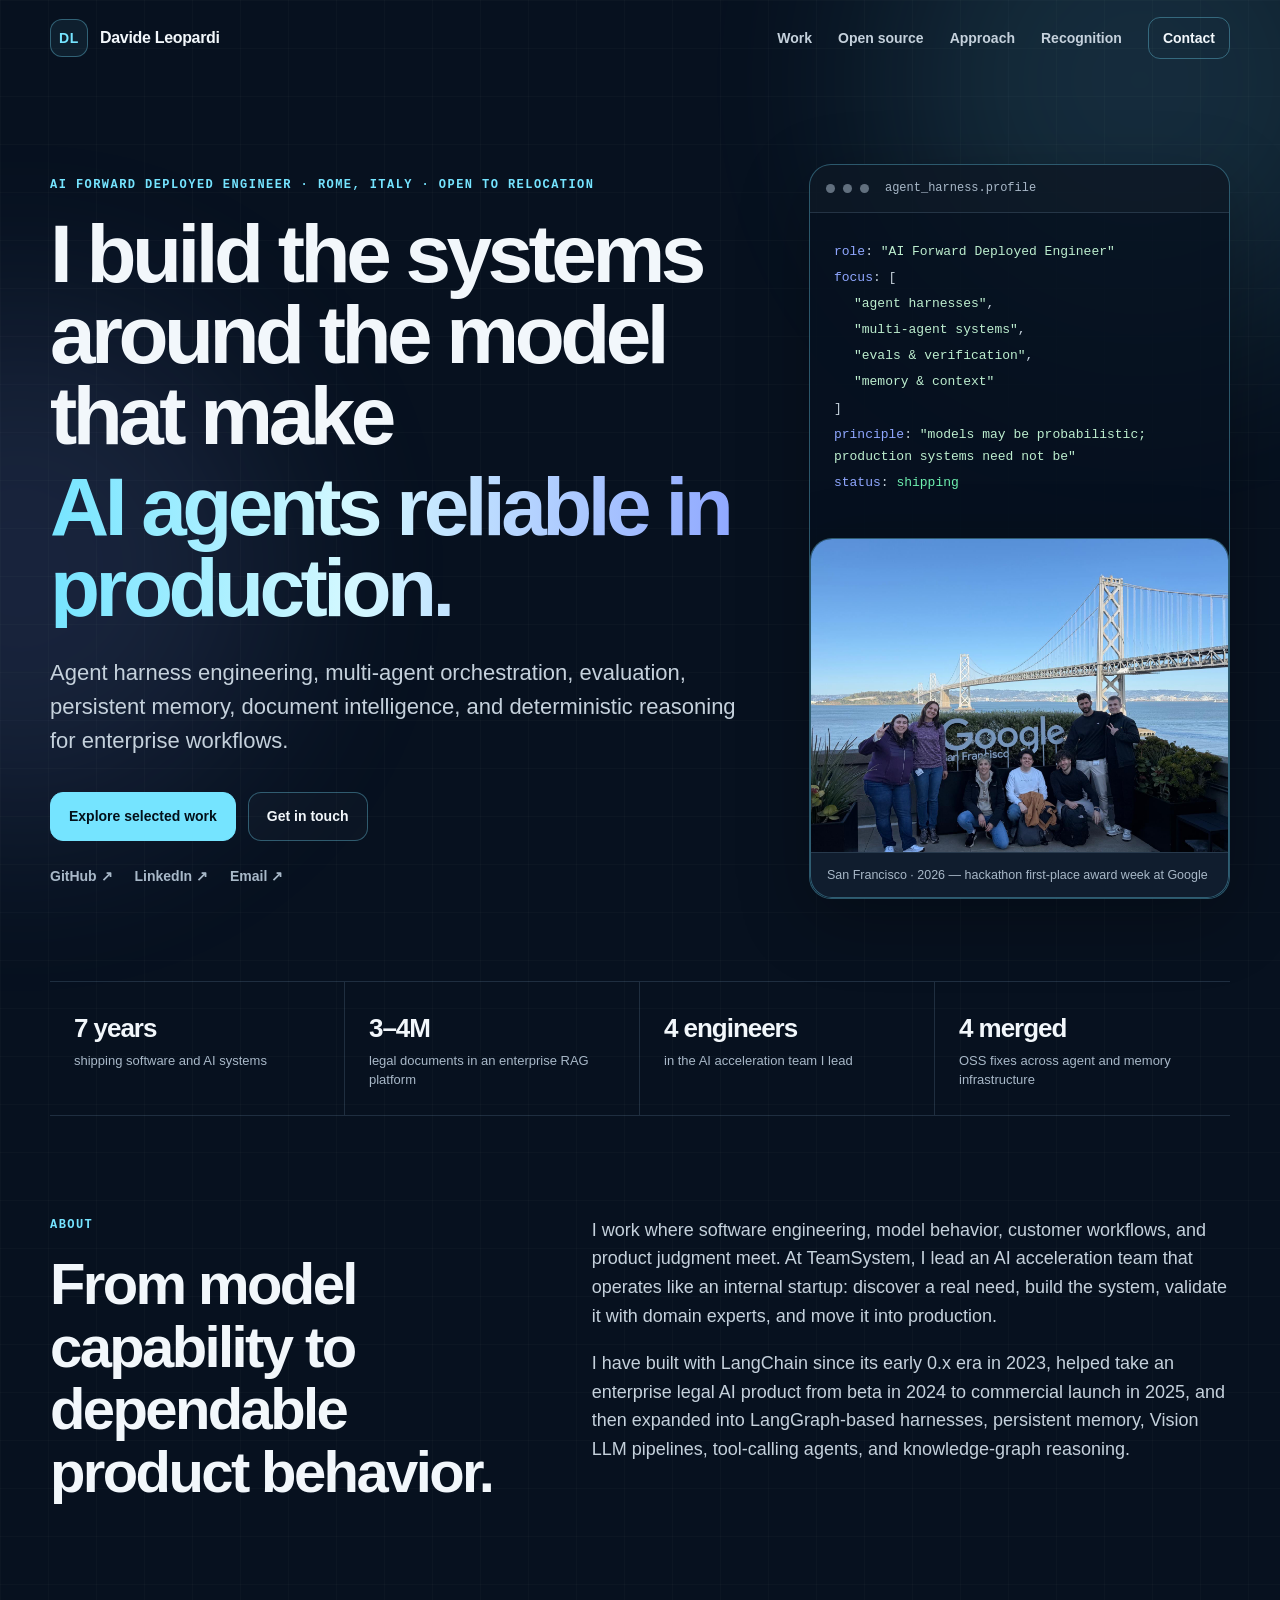
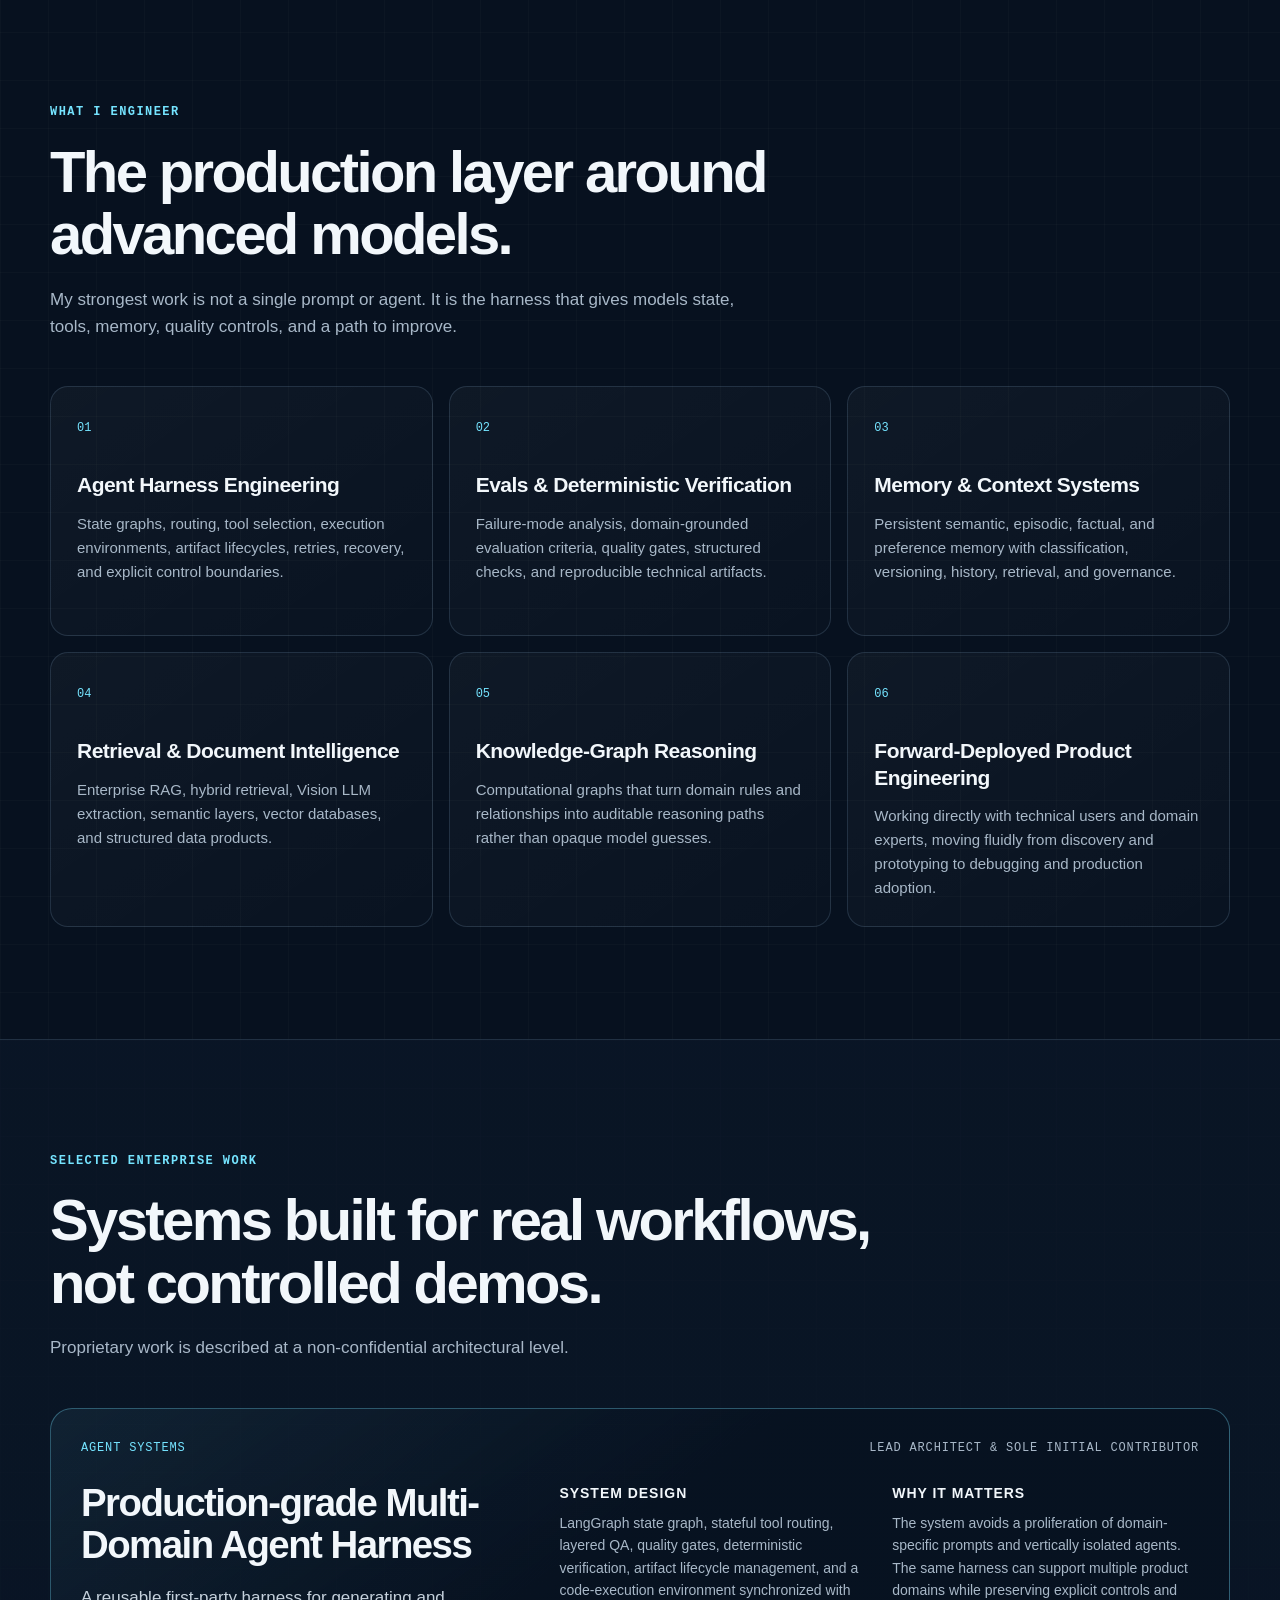
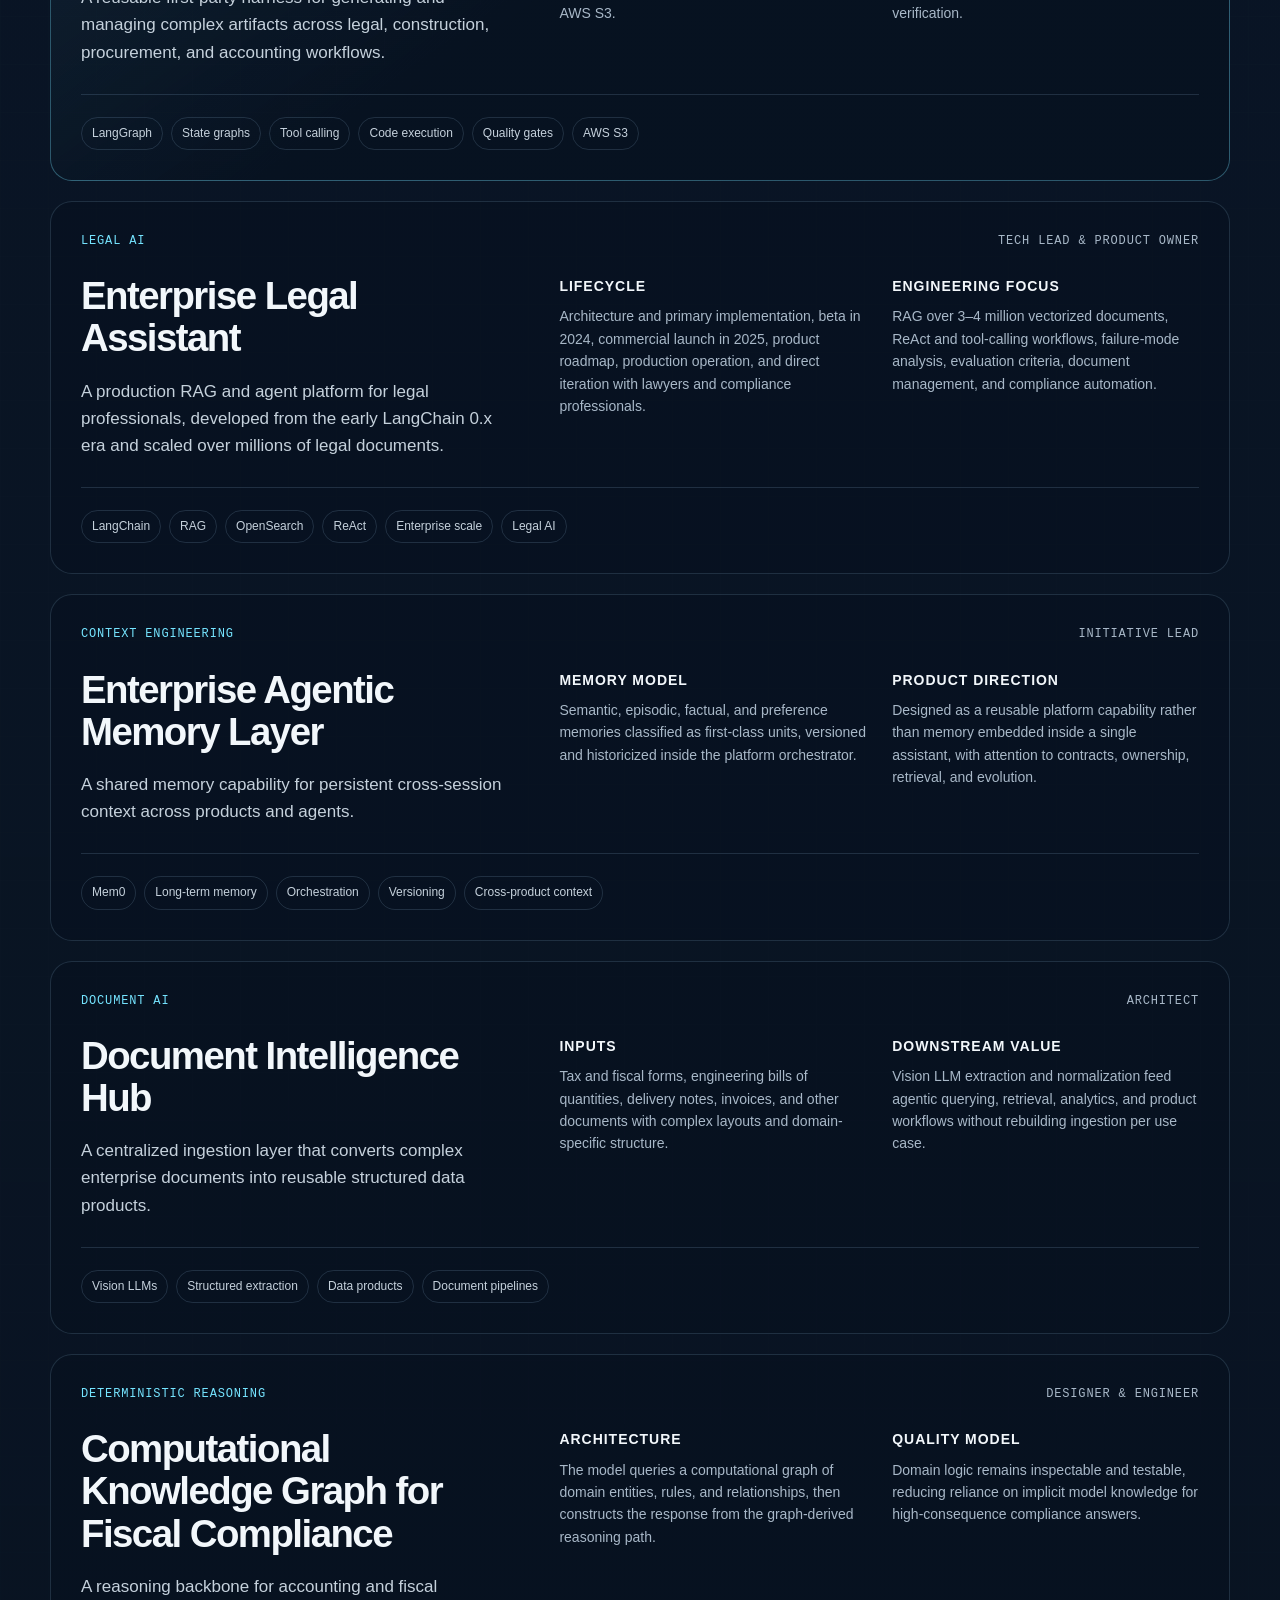
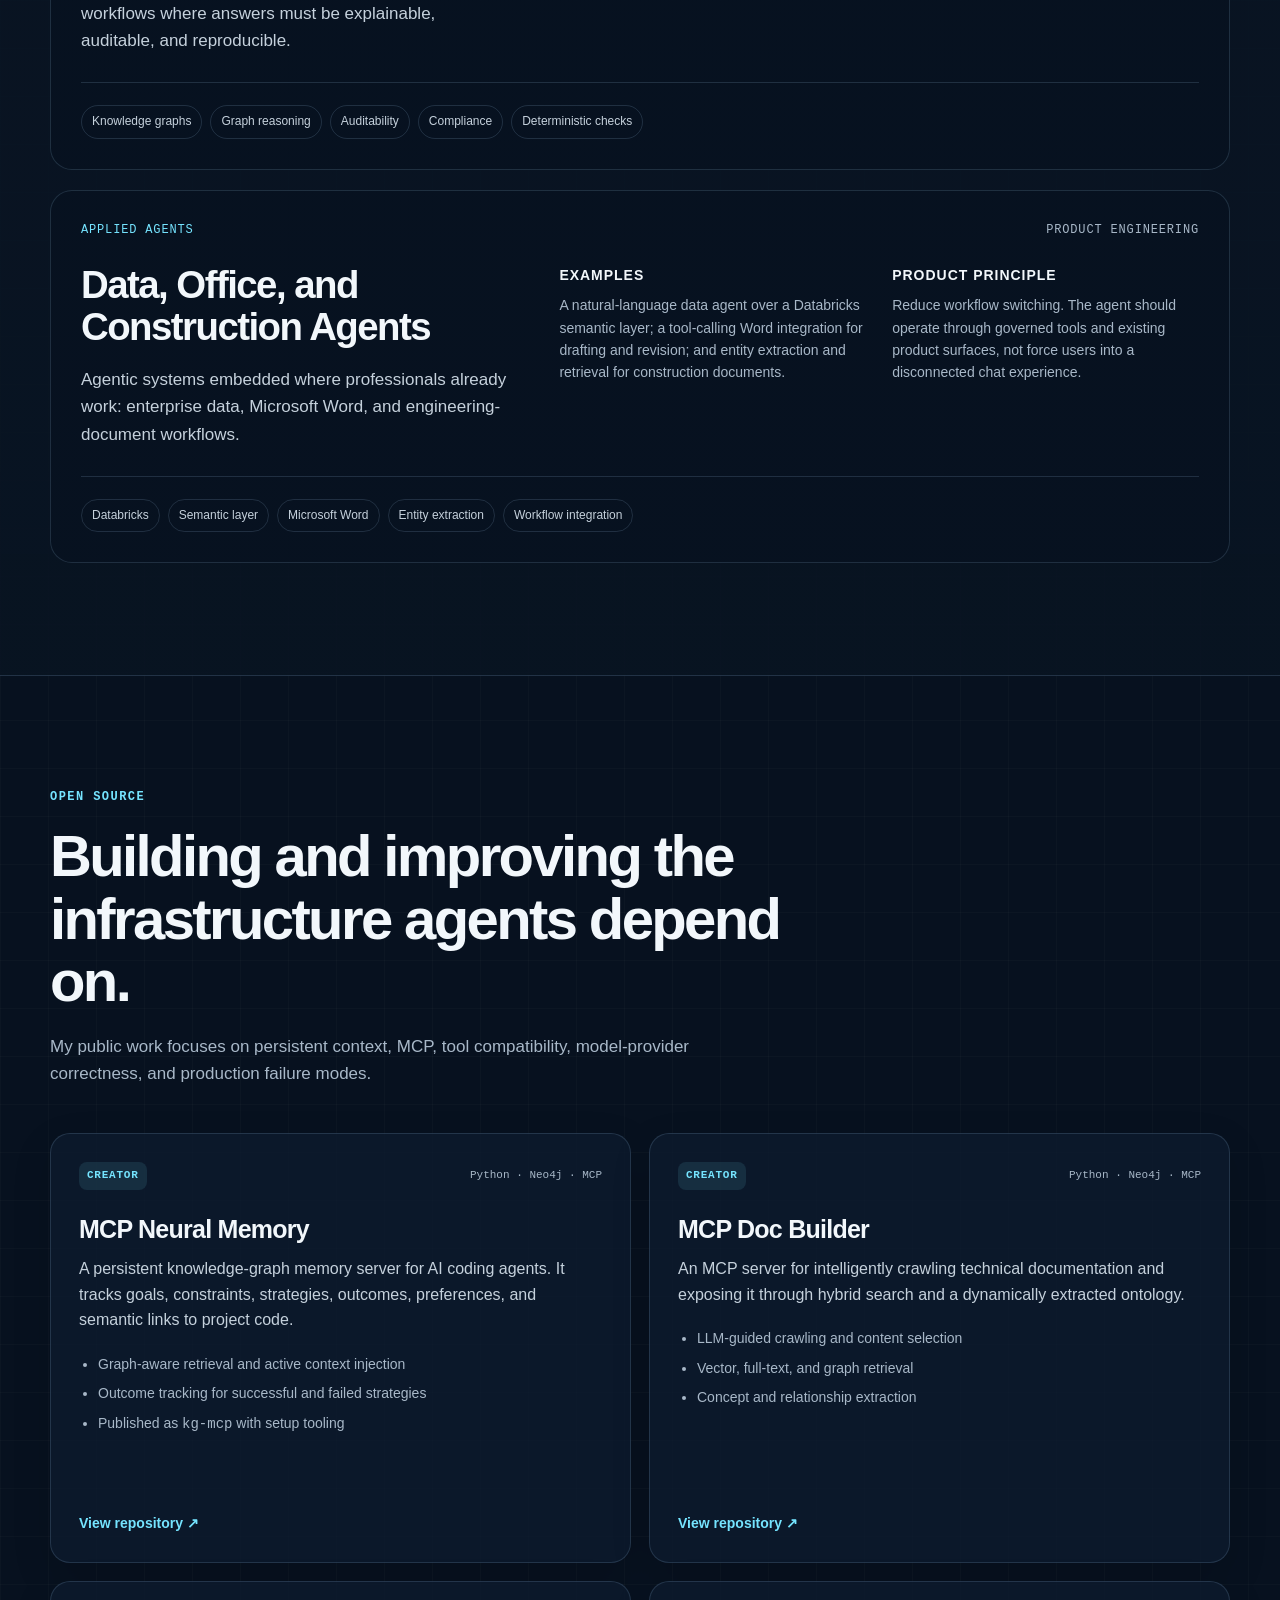
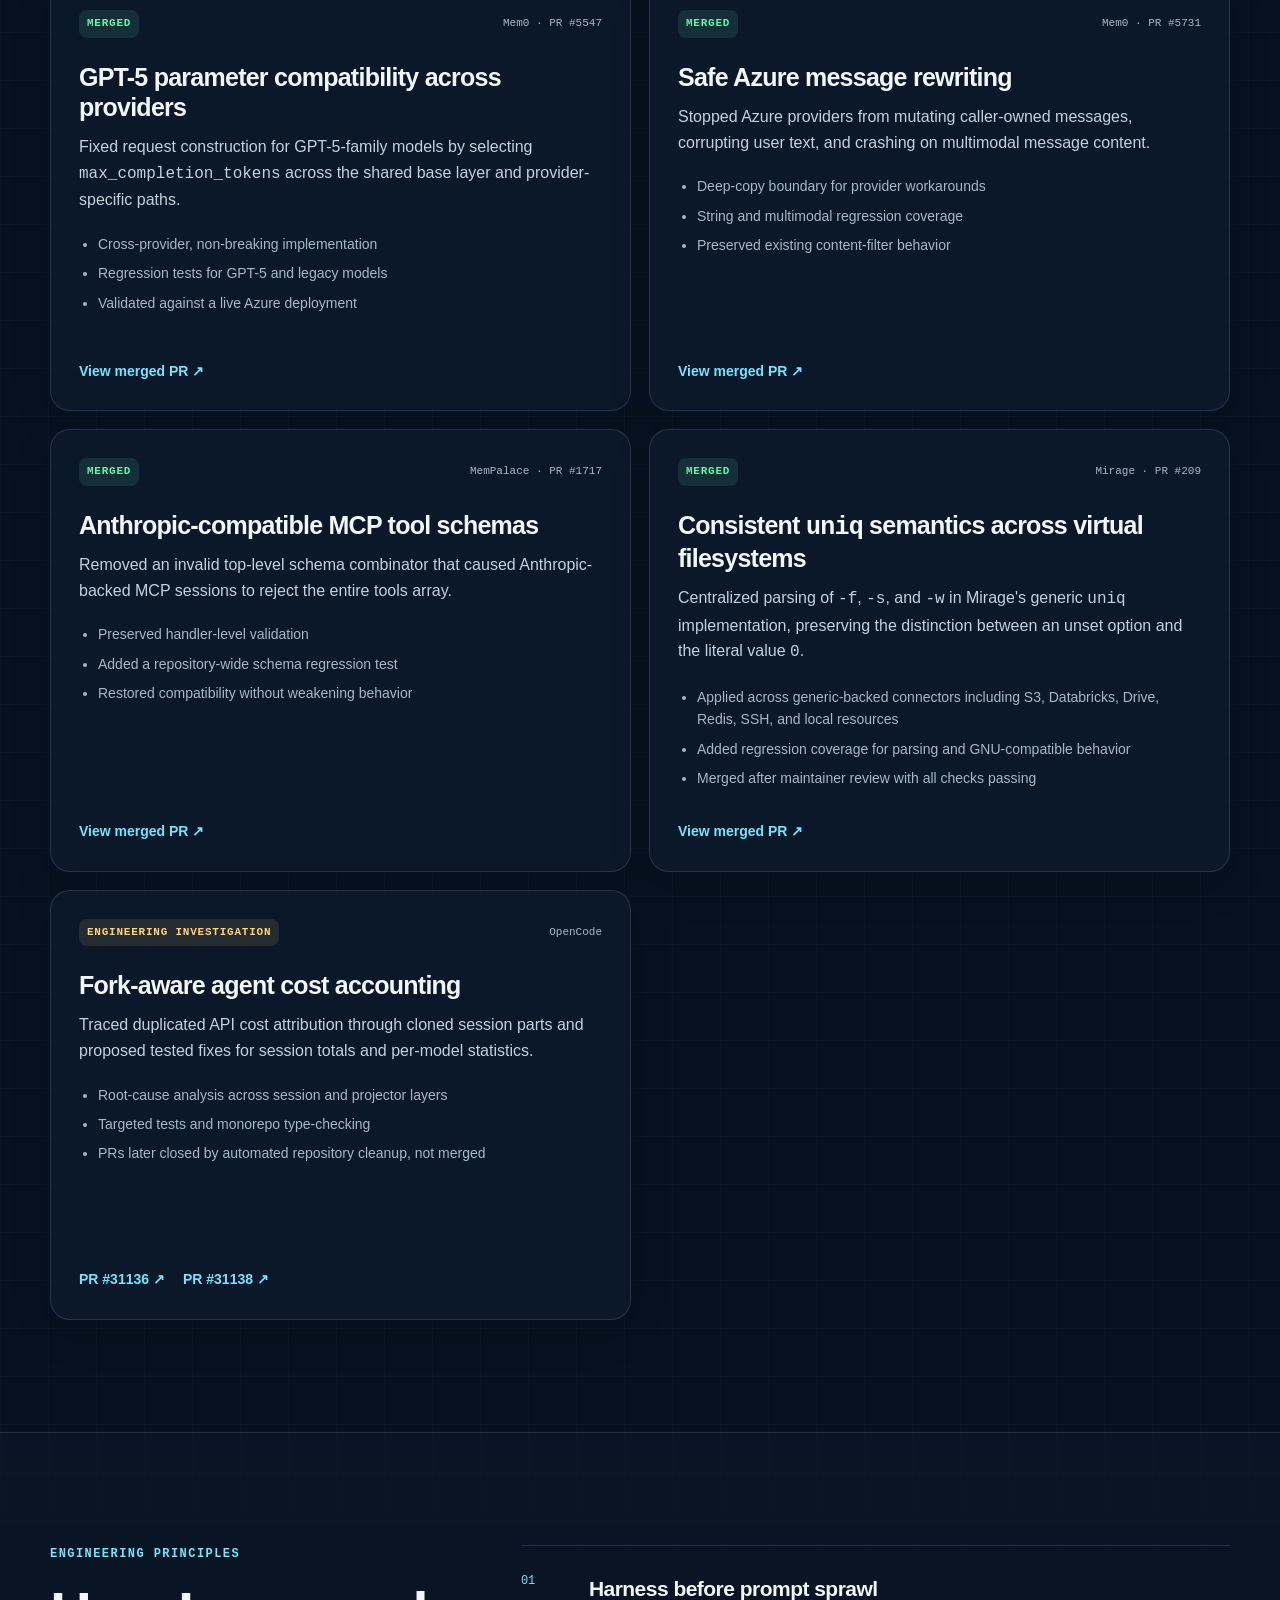
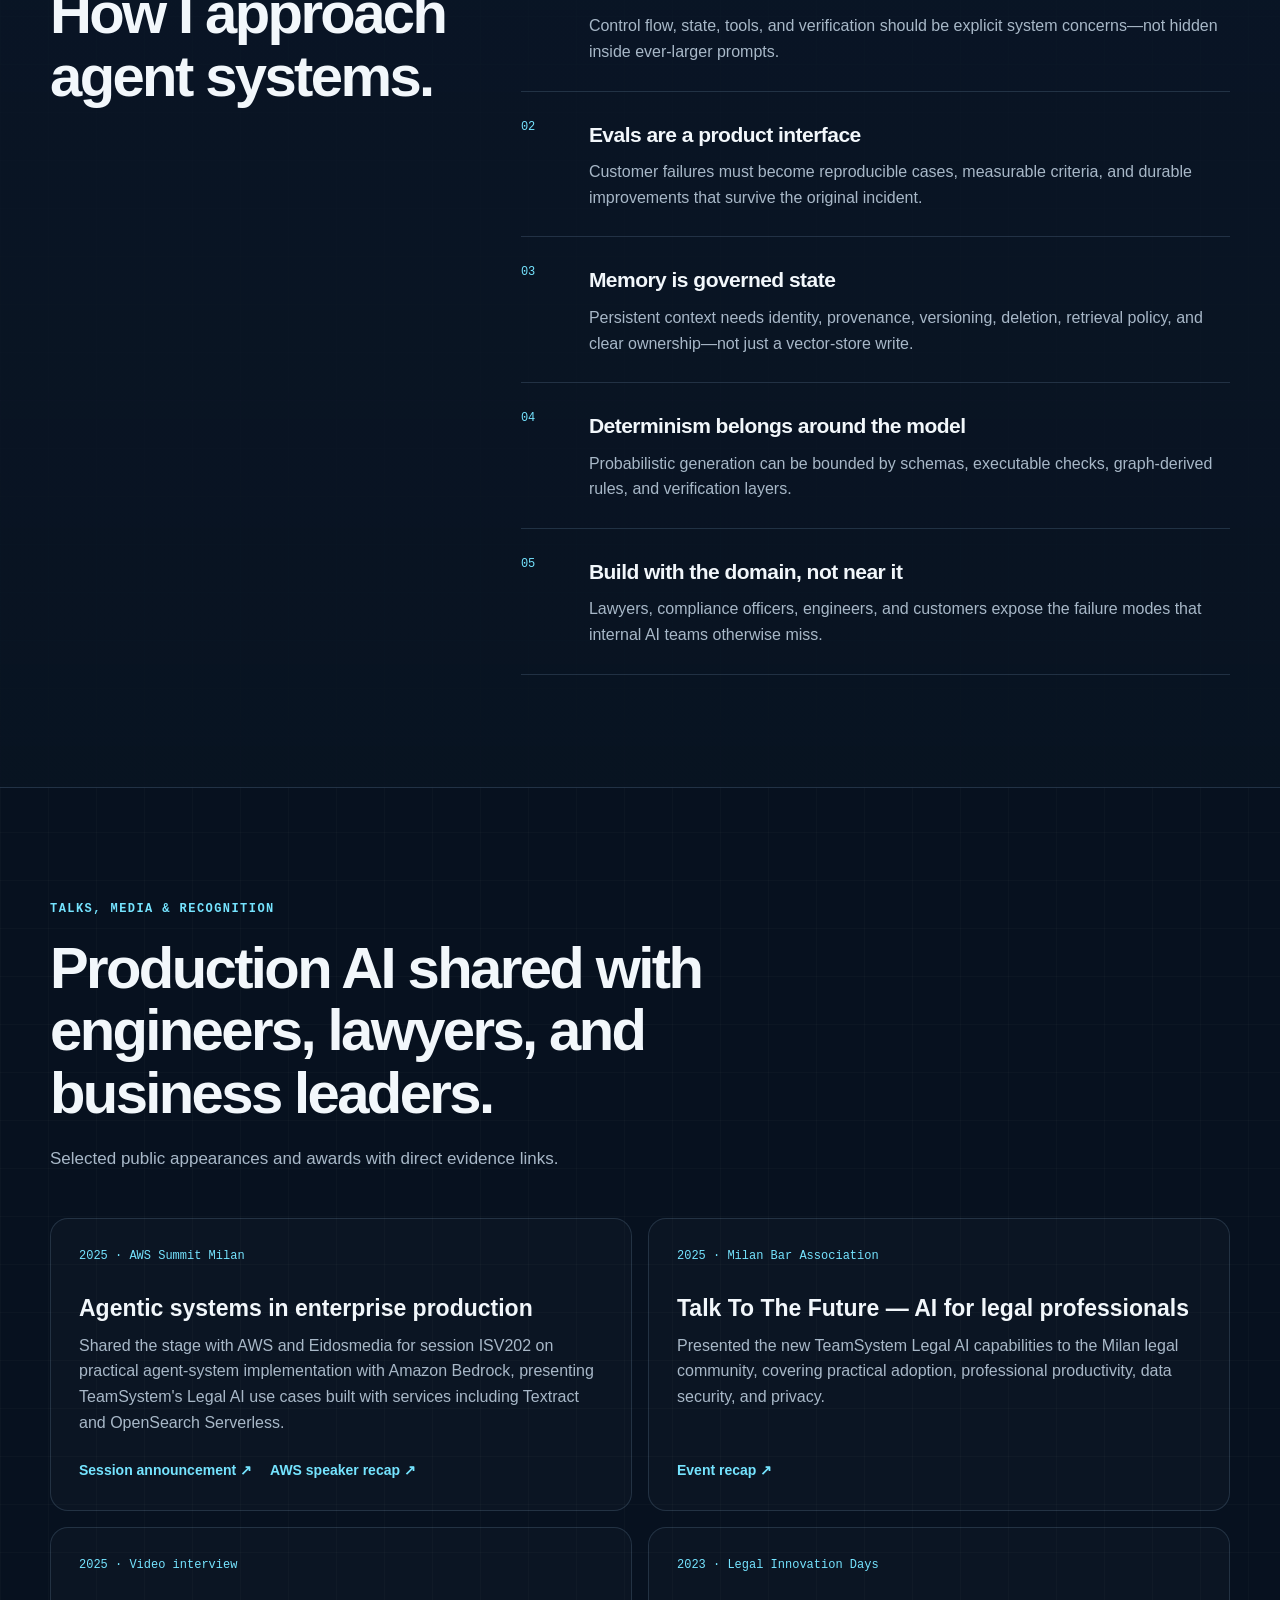
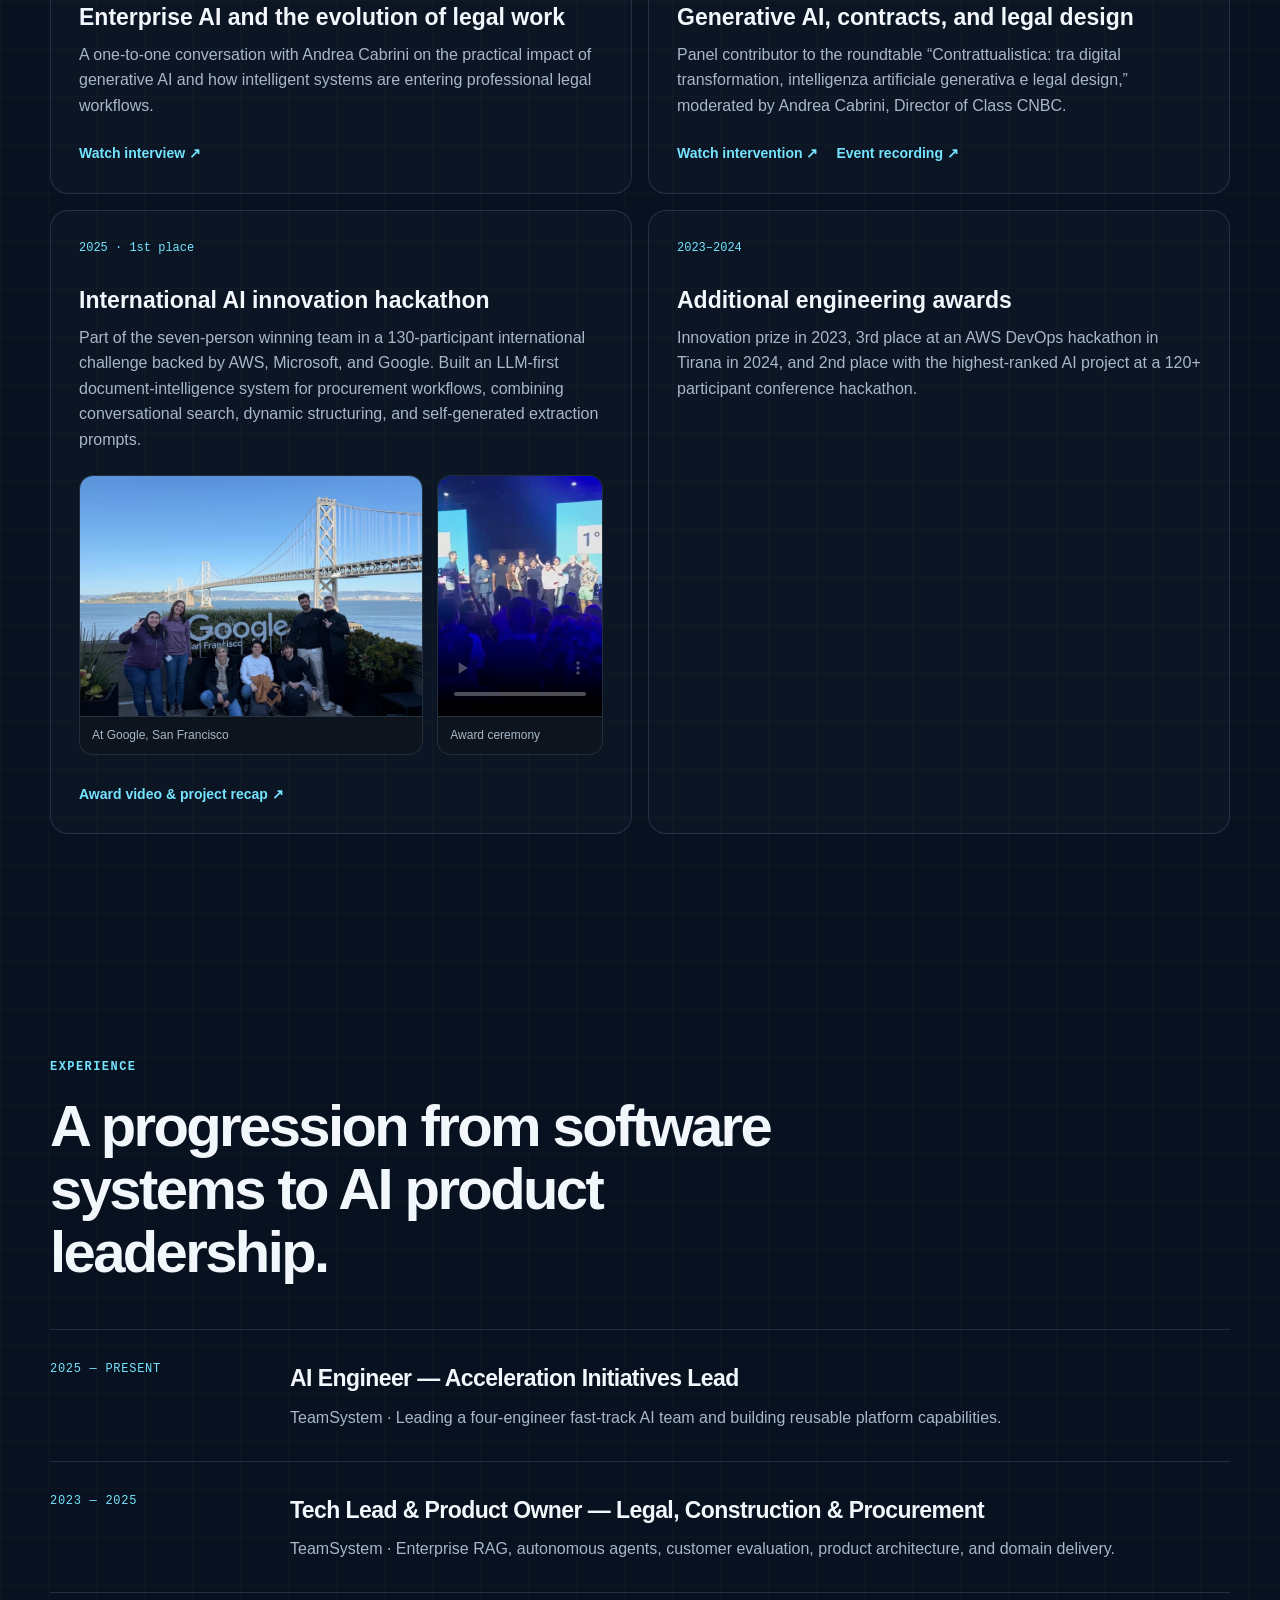
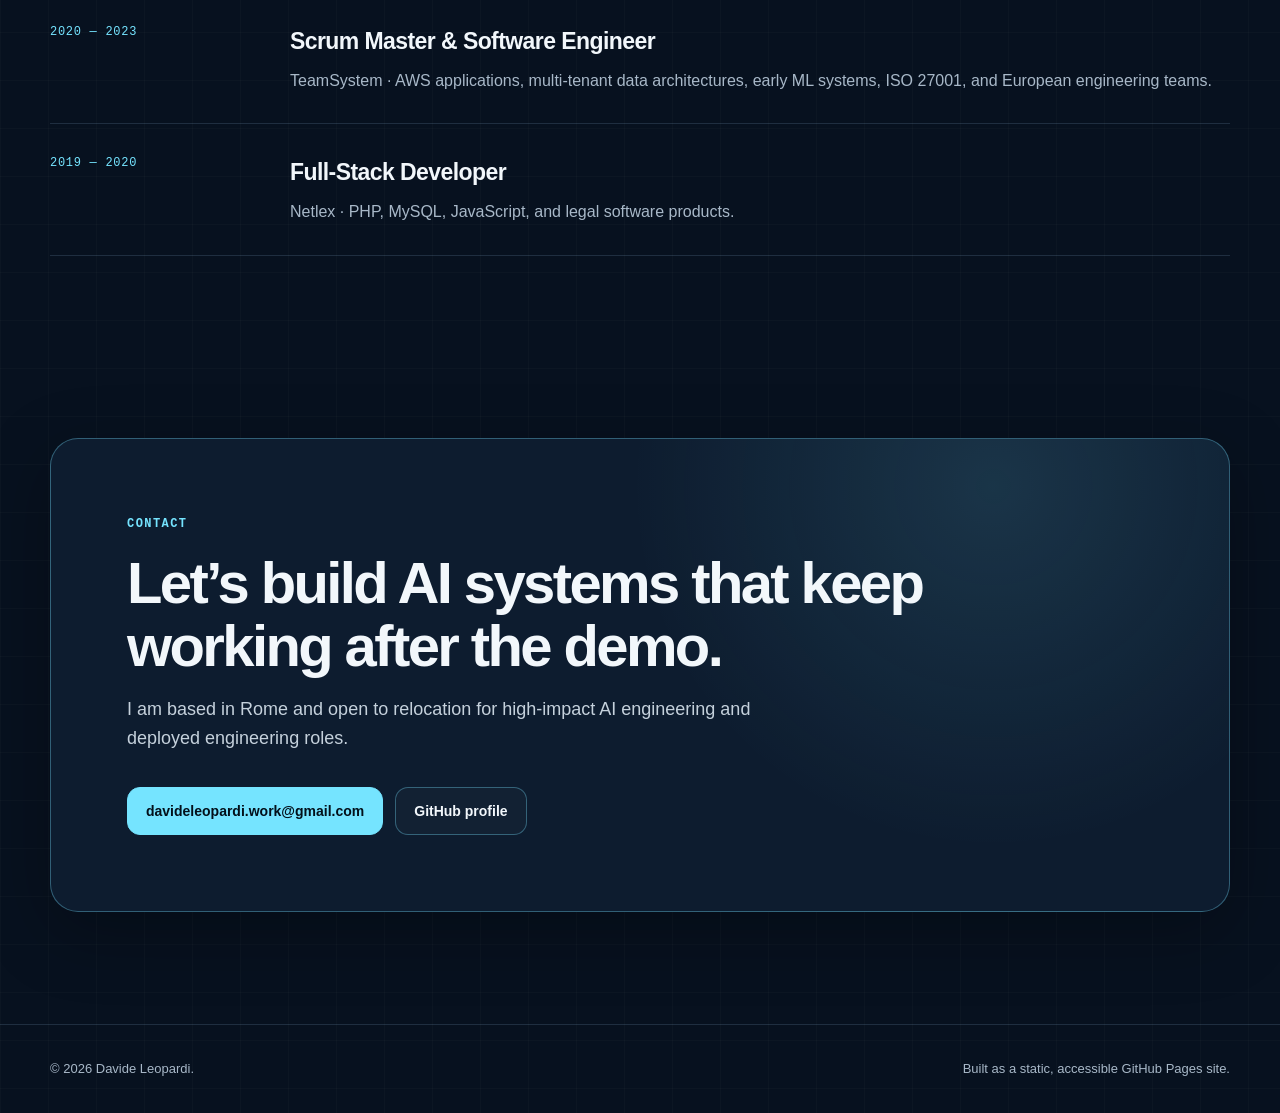
==== index.html @ 136dce16 "feat: add event media — Google SF photo in hero and hackathon award video" ====
<!doctype html>
<html lang="en">
<head>
  <meta charset="utf-8">
  <meta name="viewport" content="width=device-width, initial-scale=1">
  <meta name="description" content="Davide Leopardi — AI Forward Deployed Engineer focused on agent harnesses, multi-agent systems, evaluation, memory, document intelligence, and enterprise AI.">
  <meta name="author" content="Davide Leopardi">
  <meta name="theme-color" content="#07111f">

  <meta property="og:type" content="website">
  <meta property="og:title" content="Davide Leopardi — AI Agent Harness Engineer">
  <meta property="og:description" content="I build the systems around the model that make AI agents reliable in production.">
  <meta property="og:url" content="https://hexecu.github.io/">
  <meta property="og:image" content="https://hexecu.github.io/assets/og-card.svg">

  <meta name="twitter:card" content="summary_large_image">
  <meta name="twitter:title" content="Davide Leopardi — AI Agent Harness Engineer">
  <meta name="twitter:description" content="Agent harnesses, multi-agent orchestration, evals, memory, document intelligence, and deterministic reasoning.">

  <link rel="canonical" href="https://hexecu.github.io/">
  <link rel="icon" href="assets/favicon.svg" type="image/svg+xml">
  <link rel="stylesheet" href="styles.css">

  <title>Davide Leopardi — AI Agent Harness Engineer</title>

  <script type="application/ld+json">
  {
    "@context": "https://schema.org",
    "@type": "Person",
    "name": "Davide Leopardi",
    "url": "https://hexecu.github.io/",
    "sameAs": [
      "https://github.com/Hexecu",
      "https://www.linkedin.com/in/davide-leopardi-7704771ba/"
    ],
    "jobTitle": "AI Forward Deployed Engineer",
    "knowsAbout": [
      "AI Agent Harnesses",
      "Multi-Agent Systems",
      "LangChain",
      "LangGraph",
      "LLM Evaluation",
      "Agentic Memory",
      "Retrieval-Augmented Generation",
      "Knowledge Graphs",
      "Document Intelligence"
    ]
  }
  </script>
</head>
<body>
  <a class="skip-link" href="#main">Skip to content</a>

  <div class="ambient ambient-one" aria-hidden="true"></div>
  <div class="ambient ambient-two" aria-hidden="true"></div>

  <header class="site-header" data-header>
    <div class="container nav-wrap">
      <a class="brand" href="#top" aria-label="Davide Leopardi home">
        <span class="brand-mark">DL</span>
        <span class="brand-text">Davide Leopardi</span>
      </a>

      <button class="nav-toggle" type="button" aria-expanded="false" aria-controls="primary-navigation" data-nav-toggle>
        <span class="sr-only">Toggle navigation</span>
        <span></span><span></span><span></span>
      </button>

      <nav id="primary-navigation" class="primary-nav" aria-label="Primary navigation" data-nav>
        <a href="#work">Work</a>
        <a href="#open-source">Open source</a>
        <a href="#approach">Approach</a>
        <a href="#recognition">Recognition</a>
        <a class="nav-cta" href="#contact">Contact</a>
      </nav>
    </div>
  </header>

  <main id="main">
    <section id="top" class="hero section">
      <div class="container hero-grid">
        <div class="hero-copy reveal">
          <p class="eyebrow">AI Forward Deployed Engineer · Rome, Italy · Open to relocation</p>
          <h1>I build the systems around the model that make <span>AI agents reliable in production.</span></h1>
          <p class="hero-lede">
            Agent harness engineering, multi-agent orchestration, evaluation, persistent memory,
            document intelligence, and deterministic reasoning for enterprise workflows.
          </p>

          <div class="hero-actions">
            <a class="button button-primary" href="#work">Explore selected work</a>
            <a class="button button-secondary" href="#contact">Get in touch</a>
          </div>

          <div class="social-row" aria-label="Professional links">
            <a href="https://github.com/Hexecu" target="_blank" rel="noreferrer">GitHub ↗</a>
            <a href="https://www.linkedin.com/in/davide-leopardi-7704771ba/" target="_blank" rel="noreferrer">LinkedIn ↗</a>
            <a href="mailto:davideleopardi.work@gmail.com">Email ↗</a>
          </div>
        </div>

        <aside class="hero-panel reveal" aria-label="Engineering profile">
          <div class="terminal-head">
            <span></span><span></span><span></span>
            <code>agent_harness.profile</code>
          </div>
          <div class="terminal-body">
            <p><span class="code-key">role</span>: <span class="code-string">"AI Forward Deployed Engineer"</span></p>
            <p><span class="code-key">focus</span>: [</p>
            <p class="indent"><span class="code-string">"agent harnesses"</span>,</p>
            <p class="indent"><span class="code-string">"multi-agent systems"</span>,</p>
            <p class="indent"><span class="code-string">"evals & verification"</span>,</p>
            <p class="indent"><span class="code-string">"memory & context"</span></p>
            <p>]</p>
            <p><span class="code-key">principle</span>: <span class="code-string">"models may be probabilistic; production systems need not be"</span></p>
            <p><span class="code-key">status</span>: <span class="code-ok">shipping</span></p>
          </div>

          <figure class="hero-photo">
            <img
              src="assets/media/hackathon-google-sf.jpg"
              alt="Davide Leopardi at Google in San Francisco after winning first place at the international AI innovation hackathon"
              width="1600" height="1200" loading="eager" decoding="async">
            <figcaption>San Francisco · 2026 — hackathon first-place award week at Google</figcaption>
          </figure>
        </aside>
      </div>

      <div class="container stats-grid reveal" aria-label="Career highlights">
        <article><strong>7 years</strong><span>shipping software and AI systems</span></article>
        <article><strong>3–4M</strong><span>legal documents in an enterprise RAG platform</span></article>
        <article><strong>4 engineers</strong><span>in the AI acceleration team I lead</span></article>
        <article><strong>4 merged</strong><span>OSS fixes across agent and memory infrastructure</span></article>
      </div>
    </section>

    <section class="section section-tight" aria-labelledby="about-title">
      <div class="container split-intro reveal">
        <div>
          <p class="section-kicker">About</p>
          <h2 id="about-title">From model capability to dependable product behavior.</h2>
        </div>
        <div class="prose">
          <p>
            I work where software engineering, model behavior, customer workflows, and product judgment meet.
            At TeamSystem, I lead an AI acceleration team that operates like an internal startup: discover a real need,
            build the system, validate it with domain experts, and move it into production.
          </p>
          <p>
            I have built with LangChain since its early 0.x era in 2023, helped take an enterprise legal AI product
            from beta in 2024 to commercial launch in 2025, and then expanded into LangGraph-based harnesses,
            persistent memory, Vision LLM pipelines, tool-calling agents, and knowledge-graph reasoning.
          </p>
        </div>
      </div>
    </section>

    <section id="approach" class="section" aria-labelledby="approach-title">
      <div class="container">
        <div class="section-heading reveal">
          <p class="section-kicker">What I engineer</p>
          <h2 id="approach-title">The production layer around advanced models.</h2>
          <p>My strongest work is not a single prompt or agent. It is the harness that gives models state, tools, memory, quality controls, and a path to improve.</p>
        </div>

        <div class="capability-grid">
          <article class="capability-card reveal">
            <span class="card-index">01</span>
            <h3>Agent Harness Engineering</h3>
            <p>State graphs, routing, tool selection, execution environments, artifact lifecycles, retries, recovery, and explicit control boundaries.</p>
          </article>
          <article class="capability-card reveal">
            <span class="card-index">02</span>
            <h3>Evals & Deterministic Verification</h3>
            <p>Failure-mode analysis, domain-grounded evaluation criteria, quality gates, structured checks, and reproducible technical artifacts.</p>
          </article>
          <article class="capability-card reveal">
            <span class="card-index">03</span>
            <h3>Memory & Context Systems</h3>
            <p>Persistent semantic, episodic, factual, and preference memory with classification, versioning, history, retrieval, and governance.</p>
          </article>
          <article class="capability-card reveal">
            <span class="card-index">04</span>
            <h3>Retrieval & Document Intelligence</h3>
            <p>Enterprise RAG, hybrid retrieval, Vision LLM extraction, semantic layers, vector databases, and structured data products.</p>
          </article>
          <article class="capability-card reveal">
            <span class="card-index">05</span>
            <h3>Knowledge-Graph Reasoning</h3>
            <p>Computational graphs that turn domain rules and relationships into auditable reasoning paths rather than opaque model guesses.</p>
          </article>
          <article class="capability-card reveal">
            <span class="card-index">06</span>
            <h3>Forward-Deployed Product Engineering</h3>
            <p>Working directly with technical users and domain experts, moving fluidly from discovery and prototyping to debugging and production adoption.</p>
          </article>
        </div>
      </div>
    </section>

    <section id="work" class="section section-alt" aria-labelledby="work-title">
      <div class="container">
        <div class="section-heading reveal">
          <p class="section-kicker">Selected enterprise work</p>
          <h2 id="work-title">Systems built for real workflows, not controlled demos.</h2>
          <p>Proprietary work is described at a non-confidential architectural level.</p>
        </div>

        <div class="project-list">
          <article class="project-card featured reveal">
            <div class="project-meta">
              <span>Agent systems</span>
              <span>Lead architect & sole initial contributor</span>
            </div>
            <div class="project-body">
              <div>
                <h3>Production-grade Multi-Domain Agent Harness</h3>
                <p class="project-summary">A reusable first-party harness for generating and managing complex artifacts across legal, construction, procurement, and accounting workflows.</p>
              </div>
              <div class="project-details">
                <div>
                  <h4>System design</h4>
                  <p>LangGraph state graph, stateful tool routing, layered QA, quality gates, deterministic verification, artifact lifecycle management, and a code-execution environment synchronized with AWS S3.</p>
                </div>
                <div>
                  <h4>Why it matters</h4>
                  <p>The system avoids a proliferation of domain-specific prompts and vertically isolated agents. The same harness can support multiple product domains while preserving explicit controls and verification.</p>
                </div>
              </div>
            </div>
            <div class="tag-row">
              <span>LangGraph</span><span>State graphs</span><span>Tool calling</span><span>Code execution</span><span>Quality gates</span><span>AWS S3</span>
            </div>
          </article>

          <article class="project-card reveal">
            <div class="project-meta"><span>Legal AI</span><span>Tech Lead & Product Owner</span></div>
            <div class="project-body">
              <div>
                <h3>Enterprise Legal Assistant</h3>
                <p class="project-summary">A production RAG and agent platform for legal professionals, developed from the early LangChain 0.x era and scaled over millions of legal documents.</p>
              </div>
              <div class="project-details">
                <div>
                  <h4>Lifecycle</h4>
                  <p>Architecture and primary implementation, beta in 2024, commercial launch in 2025, product roadmap, production operation, and direct iteration with lawyers and compliance professionals.</p>
                </div>
                <div>
                  <h4>Engineering focus</h4>
                  <p>RAG over 3–4 million vectorized documents, ReAct and tool-calling workflows, failure-mode analysis, evaluation criteria, document management, and compliance automation.</p>
                </div>
              </div>
            </div>
            <div class="tag-row"><span>LangChain</span><span>RAG</span><span>OpenSearch</span><span>ReAct</span><span>Enterprise scale</span><span>Legal AI</span></div>
          </article>

          <article class="project-card reveal">
            <div class="project-meta"><span>Context engineering</span><span>Initiative lead</span></div>
            <div class="project-body">
              <div>
                <h3>Enterprise Agentic Memory Layer</h3>
                <p class="project-summary">A shared memory capability for persistent cross-session context across products and agents.</p>
              </div>
              <div class="project-details">
                <div>
                  <h4>Memory model</h4>
                  <p>Semantic, episodic, factual, and preference memories classified as first-class units, versioned and historicized inside the platform orchestrator.</p>
                </div>
                <div>
                  <h4>Product direction</h4>
                  <p>Designed as a reusable platform capability rather than memory embedded inside a single assistant, with attention to contracts, ownership, retrieval, and evolution.</p>
                </div>
              </div>
            </div>
            <div class="tag-row"><span>Mem0</span><span>Long-term memory</span><span>Orchestration</span><span>Versioning</span><span>Cross-product context</span></div>
          </article>

          <article class="project-card reveal">
            <div class="project-meta"><span>Document AI</span><span>Architect</span></div>
            <div class="project-body">
              <div>
                <h3>Document Intelligence Hub</h3>
                <p class="project-summary">A centralized ingestion layer that converts complex enterprise documents into reusable structured data products.</p>
              </div>
              <div class="project-details">
                <div>
                  <h4>Inputs</h4>
                  <p>Tax and fiscal forms, engineering bills of quantities, delivery notes, invoices, and other documents with complex layouts and domain-specific structure.</p>
                </div>
                <div>
                  <h4>Downstream value</h4>
                  <p>Vision LLM extraction and normalization feed agentic querying, retrieval, analytics, and product workflows without rebuilding ingestion per use case.</p>
                </div>
              </div>
            </div>
            <div class="tag-row"><span>Vision LLMs</span><span>Structured extraction</span><span>Data products</span><span>Document pipelines</span></div>
          </article>

          <article class="project-card reveal">
            <div class="project-meta"><span>Deterministic reasoning</span><span>Designer & engineer</span></div>
            <div class="project-body">
              <div>
                <h3>Computational Knowledge Graph for Fiscal Compliance</h3>
                <p class="project-summary">A reasoning backbone for accounting and fiscal workflows where answers must be explainable, auditable, and reproducible.</p>
              </div>
              <div class="project-details">
                <div>
                  <h4>Architecture</h4>
                  <p>The model queries a computational graph of domain entities, rules, and relationships, then constructs the response from the graph-derived reasoning path.</p>
                </div>
                <div>
                  <h4>Quality model</h4>
                  <p>Domain logic remains inspectable and testable, reducing reliance on implicit model knowledge for high-consequence compliance answers.</p>
                </div>
              </div>
            </div>
            <div class="tag-row"><span>Knowledge graphs</span><span>Graph reasoning</span><span>Auditability</span><span>Compliance</span><span>Deterministic checks</span></div>
          </article>

          <article class="project-card reveal">
            <div class="project-meta"><span>Applied agents</span><span>Product engineering</span></div>
            <div class="project-body">
              <div>
                <h3>Data, Office, and Construction Agents</h3>
                <p class="project-summary">Agentic systems embedded where professionals already work: enterprise data, Microsoft Word, and engineering-document workflows.</p>
              </div>
              <div class="project-details">
                <div>
                  <h4>Examples</h4>
                  <p>A natural-language data agent over a Databricks semantic layer; a tool-calling Word integration for drafting and revision; and entity extraction and retrieval for construction documents.</p>
                </div>
                <div>
                  <h4>Product principle</h4>
                  <p>Reduce workflow switching. The agent should operate through governed tools and existing product surfaces, not force users into a disconnected chat experience.</p>
                </div>
              </div>
            </div>
            <div class="tag-row"><span>Databricks</span><span>Semantic layer</span><span>Microsoft Word</span><span>Entity extraction</span><span>Workflow integration</span></div>
          </article>
        </div>
      </div>
    </section>

    <section id="open-source" class="section" aria-labelledby="oss-title">
      <div class="container">
        <div class="section-heading reveal">
          <p class="section-kicker">Open source</p>
          <h2 id="oss-title">Building and improving the infrastructure agents depend on.</h2>
          <p>My public work focuses on persistent context, MCP, tool compatibility, model-provider correctness, and production failure modes.</p>
        </div>

        <div class="oss-grid">
          <article class="oss-card reveal">
            <div class="oss-top"><span class="status status-owned">Creator</span><span>Python · Neo4j · MCP</span></div>
            <h3>MCP Neural Memory</h3>
            <p>A persistent knowledge-graph memory server for AI coding agents. It tracks goals, constraints, strategies, outcomes, preferences, and semantic links to project code.</p>
            <ul>
              <li>Graph-aware retrieval and active context injection</li>
              <li>Outcome tracking for successful and failed strategies</li>
              <li>Published as <code>kg-mcp</code> with setup tooling</li>
            </ul>
            <a href="https://github.com/Hexecu/mcp-neuralmemory" target="_blank" rel="noreferrer">View repository ↗</a>
          </article>

          <article class="oss-card reveal">
            <div class="oss-top"><span class="status status-owned">Creator</span><span>Python · Neo4j · MCP</span></div>
            <h3>MCP Doc Builder</h3>
            <p>An MCP server for intelligently crawling technical documentation and exposing it through hybrid search and a dynamically extracted ontology.</p>
            <ul>
              <li>LLM-guided crawling and content selection</li>
              <li>Vector, full-text, and graph retrieval</li>
              <li>Concept and relationship extraction</li>
            </ul>
            <a href="https://github.com/Hexecu/mcp-doc-builder" target="_blank" rel="noreferrer">View repository ↗</a>
          </article>

          <article class="oss-card reveal">
            <div class="oss-top"><span class="status status-merged">Merged</span><span>Mem0 · PR #5547</span></div>
            <h3>GPT-5 parameter compatibility across providers</h3>
            <p>Fixed request construction for GPT-5-family models by selecting <code>max_completion_tokens</code> across the shared base layer and provider-specific paths.</p>
            <ul>
              <li>Cross-provider, non-breaking implementation</li>
              <li>Regression tests for GPT-5 and legacy models</li>
              <li>Validated against a live Azure deployment</li>
            </ul>
            <a href="https://github.com/mem0ai/mem0/pull/5547" target="_blank" rel="noreferrer">View merged PR ↗</a>
          </article>

          <article class="oss-card reveal">
            <div class="oss-top"><span class="status status-merged">Merged</span><span>Mem0 · PR #5731</span></div>
            <h3>Safe Azure message rewriting</h3>
            <p>Stopped Azure providers from mutating caller-owned messages, corrupting user text, and crashing on multimodal message content.</p>
            <ul>
              <li>Deep-copy boundary for provider workarounds</li>
              <li>String and multimodal regression coverage</li>
              <li>Preserved existing content-filter behavior</li>
            </ul>
            <a href="https://github.com/mem0ai/mem0/pull/5731" target="_blank" rel="noreferrer">View merged PR ↗</a>
          </article>

          <article class="oss-card reveal">
            <div class="oss-top"><span class="status status-merged">Merged</span><span>MemPalace · PR #1717</span></div>
            <h3>Anthropic-compatible MCP tool schemas</h3>
            <p>Removed an invalid top-level schema combinator that caused Anthropic-backed MCP sessions to reject the entire tools array.</p>
            <ul>
              <li>Preserved handler-level validation</li>
              <li>Added a repository-wide schema regression test</li>
              <li>Restored compatibility without weakening behavior</li>
            </ul>
            <a href="https://github.com/MemPalace/mempalace/pull/1717" target="_blank" rel="noreferrer">View merged PR ↗</a>
          </article>

          <article class="oss-card reveal">
            <div class="oss-top"><span class="status status-merged">Merged</span><span>Mirage · PR #209</span></div>
            <h3>Consistent <code>uniq</code> semantics across virtual filesystems</h3>
            <p>Centralized parsing of <code>-f</code>, <code>-s</code>, and <code>-w</code> in Mirage's generic <code>uniq</code> implementation, preserving the distinction between an unset option and the literal value <code>0</code>.</p>
            <ul>
              <li>Applied across generic-backed connectors including S3, Databricks, Drive, Redis, SSH, and local resources</li>
              <li>Added regression coverage for parsing and GNU-compatible behavior</li>
              <li>Merged after maintainer review with all checks passing</li>
            </ul>
            <a href="https://github.com/strukto-ai/mirage/pull/209" target="_blank" rel="noreferrer">View merged PR ↗</a>
          </article>

          <article class="oss-card reveal">
            <div class="oss-top"><span class="status status-research">Engineering investigation</span><span>OpenCode</span></div>
            <h3>Fork-aware agent cost accounting</h3>
            <p>Traced duplicated API cost attribution through cloned session parts and proposed tested fixes for session totals and per-model statistics.</p>
            <ul>
              <li>Root-cause analysis across session and projector layers</li>
              <li>Targeted tests and monorepo type-checking</li>
              <li>PRs later closed by automated repository cleanup, not merged</li>
            </ul>
            <div class="link-pair">
              <a href="https://github.com/anomalyco/opencode/pull/31136" target="_blank" rel="noreferrer">PR #31136 ↗</a>
              <a href="https://github.com/anomalyco/opencode/pull/31138" target="_blank" rel="noreferrer">PR #31138 ↗</a>
            </div>
          </article>
        </div>
      </div>
    </section>

    <section class="section section-alt" aria-labelledby="principles-title">
      <div class="container principle-layout">
        <div class="section-heading reveal">
          <p class="section-kicker">Engineering principles</p>
          <h2 id="principles-title">How I approach agent systems.</h2>
        </div>
        <ol class="principle-list">
          <li class="reveal"><span>01</span><div><h3>Harness before prompt sprawl</h3><p>Control flow, state, tools, and verification should be explicit system concerns—not hidden inside ever-larger prompts.</p></div></li>
          <li class="reveal"><span>02</span><div><h3>Evals are a product interface</h3><p>Customer failures must become reproducible cases, measurable criteria, and durable improvements that survive the original incident.</p></div></li>
          <li class="reveal"><span>03</span><div><h3>Memory is governed state</h3><p>Persistent context needs identity, provenance, versioning, deletion, retrieval policy, and clear ownership—not just a vector-store write.</p></div></li>
          <li class="reveal"><span>04</span><div><h3>Determinism belongs around the model</h3><p>Probabilistic generation can be bounded by schemas, executable checks, graph-derived rules, and verification layers.</p></div></li>
          <li class="reveal"><span>05</span><div><h3>Build with the domain, not near it</h3><p>Lawyers, compliance officers, engineers, and customers expose the failure modes that internal AI teams otherwise miss.</p></div></li>
        </ol>
      </div>
    </section>

    <section id="recognition" class="section" aria-labelledby="recognition-title">
      <div class="container">
        <div class="section-heading reveal">
          <p class="section-kicker">Talks, media & recognition</p>
          <h2 id="recognition-title">Production AI shared with engineers, lawyers, and business leaders.</h2>
          <p>Selected public appearances and awards with direct evidence links.</p>
        </div>
        <div class="recognition-grid">
          <article class="reveal">
            <span>2025 · AWS Summit Milan</span>
            <h3>Agentic systems in enterprise production</h3>
            <p>Shared the stage with AWS and Eidosmedia for session ISV202 on practical agent-system implementation with Amazon Bedrock, presenting TeamSystem's Legal AI use cases built with services including Textract and OpenSearch Serverless.</p>
            <div class="recognition-links">
              <a href="https://www.linkedin.com/posts/davide-leopardi-7704771ba_awssummit-milano-generativeai-activity-7340696712639840257-k-Tv" target="_blank" rel="noreferrer">Session announcement ↗</a>
              <a href="https://www.linkedin.com/posts/lucaguida_awssummit2025-milano-aws-activity-7342475850686062592-RQuE" target="_blank" rel="noreferrer">AWS speaker recap ↗</a>
            </div>
          </article>

          <article class="reveal">
            <span>2025 · Milan Bar Association</span>
            <h3>Talk To The Future — AI for legal professionals</h3>
            <p>Presented the new TeamSystem Legal AI capabilities to the Milan legal community, covering practical adoption, professional productivity, data security, and privacy.</p>
            <div class="recognition-links">
              <a href="https://www.linkedin.com/posts/nicolabaraldi_grazie-davide-leopardi-per-la-splendida-presentazione-activity-7331711756051857410-qImx" target="_blank" rel="noreferrer">Event recap ↗</a>
            </div>
          </article>

          <article class="reveal">
            <span>2025 · Video interview</span>
            <h3>Enterprise AI and the evolution of legal work</h3>
            <p>A one-to-one conversation with Andrea Cabrini on the practical impact of generative AI and how intelligent systems are entering professional legal workflows.</p>
            <div class="recognition-links">
              <a href="https://www.youtube.com/watch?v=Woka7CEXwD8&list=PLnMudaA4tRKFn0R6Glsa9IKVO1B_xUxRd&index=18" target="_blank" rel="noreferrer">Watch interview ↗</a>
            </div>
          </article>

          <article class="reveal">
            <span>2023 · Legal Innovation Days</span>
            <h3>Generative AI, contracts, and legal design</h3>
            <p>Panel contributor to the roundtable “Contrattualistica: tra digital transformation, intelligenza artificiale generativa e legal design,” moderated by Andrea Cabrini, Director of Class CNBC.</p>
            <div class="recognition-links">
              <a href="https://www.youtube.com/watch?v=guRx5JB4toc" target="_blank" rel="noreferrer">Watch intervention ↗</a>
              <a href="https://www.radioradicale.it/scheda/708472/proiettati-nel-futuro-del-mercato-legale-1a-giornata-della-iii-edizione-di-legal" target="_blank" rel="noreferrer">Event recording ↗</a>
            </div>
          </article>

          <article class="reveal has-media">
            <span>2025 · 1st place</span>
            <h3>International AI innovation hackathon</h3>
            <p>Part of the seven-person winning team in a 130-participant international challenge backed by AWS, Microsoft, and Google. Built an LLM-first document-intelligence system for procurement workflows, combining conversational search, dynamic structuring, and self-generated extraction prompts.</p>
            <div class="media-row">
              <figure class="media-photo">
                <img
                  src="assets/media/hackathon-google-sf.jpg"
                  alt="Davide Leopardi at Google in San Francisco for the hackathon first-place award"
                  width="1600" height="1200" loading="lazy" decoding="async">
                <figcaption>At Google, San Francisco</figcaption>
              </figure>
              <figure class="media-video">
                <video
                  src="assets/media/hackathon-award.mp4"
                  poster="assets/media/hackathon-award-poster.jpg"
                  autoplay muted loop playsinline preload="metadata"
                  controls
                  aria-label="Video of the hackathon award ceremony"></video>
                <figcaption>Award ceremony</figcaption>
              </figure>
            </div>
            <div class="recognition-links">
              <a href="https://www.linkedin.com/posts/davide-leopardi-7704771ba_hackathon-aws-microsoft-activity-7352301129667383298-6zxL" target="_blank" rel="noreferrer">Award video &amp; project recap ↗</a>
            </div>
          </article>

          <article class="reveal">
            <span>2023–2024</span>
            <h3>Additional engineering awards</h3>
            <p>Innovation prize in 2023, 3rd place at an AWS DevOps hackathon in Tirana in 2024, and 2nd place with the highest-ranked AI project at a 120+ participant conference hackathon.</p>
          </article>
        </div>
      </div>
    </section>

    <section class="section timeline-section" aria-labelledby="timeline-title">
      <div class="container">
        <div class="section-heading reveal">
          <p class="section-kicker">Experience</p>
          <h2 id="timeline-title">A progression from software systems to AI product leadership.</h2>
        </div>
        <div class="timeline">
          <article class="reveal"><div class="timeline-date">2025 — Present</div><div><h3>AI Engineer — Acceleration Initiatives Lead</h3><p>TeamSystem · Leading a four-engineer fast-track AI team and building reusable platform capabilities.</p></div></article>
          <article class="reveal"><div class="timeline-date">2023 — 2025</div><div><h3>Tech Lead & Product Owner — Legal, Construction & Procurement</h3><p>TeamSystem · Enterprise RAG, autonomous agents, customer evaluation, product architecture, and domain delivery.</p></div></article>
          <article class="reveal"><div class="timeline-date">2020 — 2023</div><div><h3>Scrum Master & Software Engineer</h3><p>TeamSystem · AWS applications, multi-tenant data architectures, early ML systems, ISO 27001, and European engineering teams.</p></div></article>
          <article class="reveal"><div class="timeline-date">2019 — 2020</div><div><h3>Full-Stack Developer</h3><p>Netlex · PHP, MySQL, JavaScript, and legal software products.</p></div></article>
        </div>
      </div>
    </section>

    <section id="contact" class="section contact-section">
      <div class="container contact-card reveal">
        <p class="section-kicker">Contact</p>
        <h2>Let’s build AI systems that keep working after the demo.</h2>
        <p>I am based in Rome and open to relocation for high-impact AI engineering and deployed engineering roles.</p>
        <div class="hero-actions">
          <a class="button button-primary" href="mailto:davideleopardi.work@gmail.com">davideleopardi.work@gmail.com</a>
          <a class="button button-secondary" href="https://github.com/Hexecu" target="_blank" rel="noreferrer">GitHub profile</a>
        </div>
      </div>
    </section>
  </main>

  <footer class="site-footer">
    <div class="container footer-wrap">
      <p>© <span data-year></span> Davide Leopardi.</p>
      <p>Built as a static, accessible GitHub Pages site.</p>
    </div>
  </footer>

  <script src="script.js" defer></script>
</body>
</html>
---- styles.css ----
:root {
  --bg: #07111f;
  --bg-soft: #0b1728;
  --panel: rgba(13, 28, 47, 0.78);
  --panel-solid: #0d1c2f;
  --line: rgba(143, 181, 213, 0.18);
  --line-strong: rgba(119, 225, 255, 0.34);
  --text: #f2f7fb;
  --muted: #a8b8c8;
  --muted-strong: #c5d1dc;
  --accent: #75e4ff;
  --accent-2: #8fa7ff;
  --green: #6ef0b0;
  --amber: #ffd37b;
  --max: 1180px;
  --radius: 22px;
  --shadow: 0 20px 70px rgba(0, 0, 0, 0.28);
}

* { box-sizing: border-box; }
html { scroll-behavior: smooth; }
body {
  margin: 0;
  min-width: 320px;
  background:
    linear-gradient(rgba(255,255,255,0.018) 1px, transparent 1px),
    linear-gradient(90deg, rgba(255,255,255,0.018) 1px, transparent 1px),
    var(--bg);
  background-size: 48px 48px;
  color: var(--text);
  font-family: Inter, ui-sans-serif, -apple-system, BlinkMacSystemFont, "Segoe UI", sans-serif;
  line-height: 1.6;
  text-rendering: optimizeLegibility;
}

body.nav-open { overflow: hidden; }
a { color: inherit; }
button, a { -webkit-tap-highlight-color: transparent; }
img, svg { max-width: 100%; }
code { font-family: "SFMono-Regular", Consolas, "Liberation Mono", monospace; }

.skip-link {
  position: fixed;
  left: 16px;
  top: -80px;
  z-index: 999;
  padding: 10px 14px;
  border-radius: 10px;
  background: var(--accent);
  color: #04101a;
  font-weight: 800;
  transition: top .2s ease;
}
.skip-link:focus { top: 16px; }
.sr-only {
  position: absolute;
  width: 1px;
  height: 1px;
  padding: 0;
  margin: -1px;
  overflow: hidden;
  clip: rect(0,0,0,0);
  white-space: nowrap;
  border: 0;
}

.ambient {
  position: fixed;
  z-index: -1;
  width: 520px;
  height: 520px;
  border-radius: 999px;
  filter: blur(100px);
  opacity: .13;
  pointer-events: none;
}
.ambient-one { top: -180px; right: -120px; background: var(--accent); }
.ambient-two { bottom: 8%; left: -240px; background: var(--accent-2); }

.container { width: min(calc(100% - 40px), var(--max)); margin-inline: auto; }
.section { padding: 112px 0; position: relative; }
.section-tight { padding-top: 36px; padding-bottom: 88px; }
.section-alt {
  background: linear-gradient(180deg, rgba(11, 23, 40, .74), rgba(9, 20, 34, .88));
  border-block: 1px solid var(--line);
}

.site-header {
  position: fixed;
  inset: 0 0 auto 0;
  z-index: 100;
  border-bottom: 1px solid transparent;
  transition: background .25s ease, border-color .25s ease, backdrop-filter .25s ease;
}
.site-header.scrolled {
  background: rgba(7, 17, 31, .84);
  border-color: var(--line);
  backdrop-filter: blur(18px);
}
.nav-wrap { min-height: 76px; display: flex; align-items: center; justify-content: space-between; gap: 28px; }
.brand { display: inline-flex; align-items: center; gap: 12px; text-decoration: none; font-weight: 760; letter-spacing: -.02em; }
.brand-mark {
  display: grid;
  place-items: center;
  width: 38px;
  height: 38px;
  border: 1px solid var(--line-strong);
  border-radius: 12px;
  color: var(--accent);
  background: rgba(117, 228, 255, .07);
  font-size: 14px;
  font-weight: 900;
  letter-spacing: .04em;
}
.primary-nav { display: flex; align-items: center; gap: 26px; }
.primary-nav a { color: var(--muted-strong); text-decoration: none; font-size: 14px; font-weight: 680; transition: color .2s ease; }
.primary-nav a:hover, .primary-nav a:focus-visible { color: var(--accent); }
.primary-nav .nav-cta { padding: 9px 14px; border: 1px solid var(--line-strong); border-radius: 12px; color: var(--text); }
.nav-toggle { display: none; border: 0; background: transparent; padding: 8px; }
.nav-toggle span:not(.sr-only) { display: block; width: 24px; height: 2px; margin: 5px 0; background: var(--text); transition: transform .2s ease, opacity .2s ease; }

.hero { padding-top: 164px; padding-bottom: 64px; }
.hero-grid { display: grid; grid-template-columns: minmax(0, 1.24fr) minmax(340px, .76fr); gap: 72px; align-items: center; }
.eyebrow, .section-kicker {
  margin: 0 0 18px;
  color: var(--accent);
  font-family: "SFMono-Regular", Consolas, monospace;
  font-size: 12px;
  font-weight: 800;
  letter-spacing: .12em;
  text-transform: uppercase;
}
.hero h1 {
  margin: 0;
  max-width: 860px;
  font-size: clamp(44px, 6.4vw, 82px);
  line-height: .99;
  letter-spacing: -.055em;
}
.hero h1 span {
  display: block;
  margin-top: 10px;
  background: linear-gradient(90deg, var(--accent), #d4f8ff 44%, var(--accent-2));
  -webkit-background-clip: text;
  background-clip: text;
  color: transparent;
}
.hero-lede { max-width: 760px; margin: 28px 0 0; color: var(--muted-strong); font-size: clamp(18px, 2vw, 22px); line-height: 1.55; }
.hero-actions { display: flex; flex-wrap: wrap; gap: 12px; margin-top: 34px; }
.button {
  display: inline-flex;
  align-items: center;
  justify-content: center;
  min-height: 48px;
  padding: 12px 18px;
  border-radius: 13px;
  text-decoration: none;
  font-weight: 800;
  font-size: 14px;
  transition: transform .2s ease, border-color .2s ease, background .2s ease;
}
.button:hover { transform: translateY(-2px); }
.button-primary { background: var(--accent); color: #03101a; border: 1px solid var(--accent); }
.button-secondary { border: 1px solid var(--line-strong); background: rgba(255,255,255,.025); color: var(--text); }
.button-secondary:hover { border-color: var(--accent); background: rgba(117,228,255,.06); }
.social-row { display: flex; flex-wrap: wrap; gap: 22px; margin-top: 24px; }
.social-row a { color: var(--muted); text-decoration: none; font-size: 14px; font-weight: 700; }
.social-row a:hover { color: var(--accent); }

.hero-panel { border: 1px solid var(--line-strong); border-radius: var(--radius); background: rgba(7, 17, 31, .84); box-shadow: var(--shadow); overflow: hidden; }
.terminal-head { min-height: 48px; padding: 0 16px; display: flex; align-items: center; gap: 8px; border-bottom: 1px solid var(--line); background: rgba(255,255,255,.025); }
.terminal-head span { width: 9px; height: 9px; border-radius: 999px; background: var(--muted); opacity: .55; }
.terminal-head code { margin-left: 8px; color: var(--muted); font-size: 12px; }
.terminal-body { padding: 24px; font-family: "SFMono-Regular", Consolas, monospace; font-size: 13px; line-height: 1.7; overflow-wrap: anywhere; }
.terminal-body p { margin: 4px 0; color: var(--muted-strong); }
.indent { padding-left: 20px; }
.code-key { color: var(--accent-2); }
.code-string { color: #bdeecf; }
.code-ok { color: var(--green); }

.stats-grid { display: grid; grid-template-columns: repeat(4, 1fr); margin-top: 82px; border-block: 1px solid var(--line); }
.stats-grid article { padding: 26px 24px; border-right: 1px solid var(--line); }
.stats-grid article:last-child { border-right: 0; }
.stats-grid strong { display: block; color: var(--text); font-size: 26px; letter-spacing: -.04em; }
.stats-grid span { display: block; margin-top: 3px; color: var(--muted); font-size: 13px; line-height: 1.4; }

.split-intro { display: grid; grid-template-columns: .85fr 1.15fr; gap: 70px; align-items: start; }
h2 { margin: 0; font-size: clamp(34px, 4.6vw, 58px); line-height: 1.08; letter-spacing: -.045em; }
.prose { color: var(--muted-strong); font-size: 18px; }
.prose p { margin: 0 0 18px; }
.prose p:last-child { margin-bottom: 0; }
.section-heading { max-width: 820px; margin-bottom: 46px; }
.section-heading > p:last-child { max-width: 720px; margin: 20px 0 0; color: var(--muted); font-size: 17px; }

.capability-grid { display: grid; grid-template-columns: repeat(3, 1fr); gap: 16px; }
.capability-card { min-height: 250px; padding: 26px; border: 1px solid var(--line); border-radius: 18px; background: linear-gradient(145deg, rgba(255,255,255,.035), rgba(255,255,255,.012)); transition: transform .25s ease, border-color .25s ease, background .25s ease; }
.capability-card:hover { transform: translateY(-5px); border-color: var(--line-strong); background: linear-gradient(145deg, rgba(117,228,255,.07), rgba(255,255,255,.015)); }
.card-index { display: inline-flex; margin-bottom: 34px; color: var(--accent); font-family: monospace; font-size: 12px; }
.capability-card h3 { margin: 0 0 13px; font-size: 21px; line-height: 1.25; letter-spacing: -.025em; }
.capability-card p { margin: 0; color: var(--muted); font-size: 15px; }

.project-list { display: grid; gap: 20px; }
.project-card { padding: 30px; border: 1px solid var(--line); border-radius: var(--radius); background: rgba(7,17,31,.5); }
.project-card.featured { border-color: var(--line-strong); background: linear-gradient(145deg, rgba(117,228,255,.065), rgba(7,17,31,.7) 45%); }
.project-meta { display: flex; justify-content: space-between; gap: 20px; margin-bottom: 24px; color: var(--accent); font-family: monospace; font-size: 12px; text-transform: uppercase; letter-spacing: .07em; }
.project-meta span:last-child { color: var(--muted); text-align: right; }
.project-body { display: grid; grid-template-columns: .8fr 1.2fr; gap: 52px; }
.project-card h3 { margin: 0; font-size: clamp(26px, 3vw, 40px); line-height: 1.1; letter-spacing: -.04em; }
.project-summary { margin: 18px 0 0; color: var(--muted-strong); font-size: 17px; }
.project-details { display: grid; grid-template-columns: 1fr 1fr; gap: 26px; }
.project-details h4 { margin: 0 0 8px; color: var(--text); font-size: 14px; text-transform: uppercase; letter-spacing: .07em; }
.project-details p { margin: 0; color: var(--muted); font-size: 14px; }
.tag-row { display: flex; flex-wrap: wrap; gap: 8px; margin-top: 28px; padding-top: 22px; border-top: 1px solid var(--line); }
.tag-row span { padding: 6px 10px; border: 1px solid var(--line); border-radius: 999px; color: var(--muted-strong); font-size: 12px; }

.oss-grid { display: grid; grid-template-columns: repeat(2, 1fr); gap: 18px; }
.oss-card { display: flex; flex-direction: column; min-height: 430px; padding: 28px; border: 1px solid var(--line); border-radius: 20px; background: var(--panel); box-shadow: 0 14px 40px rgba(0,0,0,.12); }
.oss-top { display: flex; justify-content: space-between; gap: 14px; align-items: center; color: var(--muted); font-family: monospace; font-size: 11px; }
.status { padding: 5px 8px; border-radius: 8px; text-transform: uppercase; letter-spacing: .07em; font-weight: 800; }
.status-owned { background: rgba(117,228,255,.1); color: var(--accent); }
.status-merged { background: rgba(110,240,176,.1); color: var(--green); }
.status-research { background: rgba(255,211,123,.1); color: var(--amber); }
.oss-card h3 { margin: 24px 0 12px; font-size: 25px; line-height: 1.2; letter-spacing: -.03em; }
.oss-card > p { margin: 0; color: var(--muted-strong); }
.oss-card ul { margin: 20px 0 24px; padding-left: 19px; color: var(--muted); font-size: 14px; }
.oss-card li { margin-bottom: 7px; }
.oss-card > a, .link-pair { margin-top: auto; }
.oss-card a { color: var(--accent); text-decoration: none; font-weight: 800; font-size: 14px; }
.link-pair { display: flex; gap: 18px; flex-wrap: wrap; }

.principle-layout { display: grid; grid-template-columns: .72fr 1.28fr; gap: 72px; align-items: start; }
.principle-list { margin: 0; padding: 0; list-style: none; border-top: 1px solid var(--line); }
.principle-list li { display: grid; grid-template-columns: 46px 1fr; gap: 22px; padding: 26px 0; border-bottom: 1px solid var(--line); }
.principle-list li > span { color: var(--accent); font-family: monospace; font-size: 12px; }
.principle-list h3 { margin: 0 0 8px; font-size: 21px; letter-spacing: -.025em; }
.principle-list p { margin: 0; color: var(--muted); }

.recognition-grid { display: grid; grid-template-columns: repeat(2, 1fr); gap: 16px; }
.recognition-grid article { padding: 28px; min-height: 230px; border: 1px solid var(--line); border-radius: 18px; background: rgba(255,255,255,.018); }
.recognition-grid span { color: var(--accent); font-family: monospace; font-size: 12px; }
.recognition-grid h3 { margin: 28px 0 10px; font-size: 23px; line-height: 1.25; }
.recognition-grid p { margin: 0; color: var(--muted); }
.recognition-grid article { display: flex; flex-direction: column; }
.recognition-links { display: flex; flex-wrap: wrap; gap: 10px 18px; margin-top: auto; padding-top: 24px; }
.recognition-links a { color: var(--accent); text-decoration: none; font-size: 14px; font-weight: 800; }
.recognition-links a:hover { text-decoration: underline; text-underline-offset: 4px; }

/* Hero photo */
.hero-photo { margin: 16px 0 0; border: 1px solid var(--line-strong); border-radius: var(--radius); overflow: hidden; background: var(--panel); box-shadow: var(--shadow); }
.hero-photo img { display: block; width: 100%; height: auto; aspect-ratio: 4 / 3; object-fit: cover; }
.hero-photo figcaption { padding: 12px 16px; color: var(--muted); font-size: 12.5px; border-top: 1px solid var(--line); background: rgba(255,255,255,.02); }

/* Recognition media (photo + video) */
.recognition-grid article.has-media { min-height: 0; }
.media-row { display: grid; grid-template-columns: 1.35fr .65fr; gap: 14px; margin: 22px 0 4px; align-items: start; }
.media-row figure { margin: 0; border: 1px solid var(--line); border-radius: 14px; overflow: hidden; background: rgba(0,0,0,.25); }
.media-row figcaption { padding: 9px 12px; color: var(--muted); font-size: 12px; border-top: 1px solid var(--line); background: rgba(255,255,255,.02); }
.media-photo img { display: block; width: 100%; height: 240px; object-fit: cover; }
.media-video video { display: block; width: 100%; height: 240px; object-fit: cover; background: #000; }

.timeline { border-top: 1px solid var(--line); }
.timeline article { display: grid; grid-template-columns: 200px 1fr; gap: 40px; padding: 30px 0; border-bottom: 1px solid var(--line); }
.timeline-date { color: var(--accent); font-family: monospace; font-size: 12px; text-transform: uppercase; letter-spacing: .06em; }
.timeline h3 { margin: 0 0 8px; font-size: 23px; letter-spacing: -.025em; }
.timeline p { margin: 0; color: var(--muted); }

.contact-section { padding-top: 70px; }
.contact-card { padding: clamp(34px, 7vw, 76px); border: 1px solid var(--line-strong); border-radius: 28px; background: radial-gradient(circle at 80% 10%, rgba(117,228,255,.12), transparent 35%), var(--panel-solid); box-shadow: var(--shadow); }
.contact-card h2 { max-width: 850px; }
.contact-card > p:not(.section-kicker) { max-width: 680px; color: var(--muted-strong); font-size: 18px; }
.site-footer { padding: 34px 0; border-top: 1px solid var(--line); color: var(--muted); font-size: 13px; }
.footer-wrap { display: flex; justify-content: space-between; gap: 24px; }
.footer-wrap p { margin: 0; }

.reveal { opacity: 0; transform: translateY(16px); transition: opacity .65s ease, transform .65s ease; }
.reveal.visible { opacity: 1; transform: translateY(0); }

:focus-visible { outline: 2px solid var(--accent); outline-offset: 4px; }

@media (max-width: 980px) {
  .hero-grid, .split-intro, .principle-layout { grid-template-columns: 1fr; }
  .hero-grid { gap: 44px; }
  .hero-panel { max-width: 680px; }
  .stats-grid { grid-template-columns: repeat(2, 1fr); }
  .stats-grid article:nth-child(2) { border-right: 0; }
  .stats-grid article:nth-child(-n+2) { border-bottom: 1px solid var(--line); }
  .capability-grid { grid-template-columns: repeat(2, 1fr); }
  .project-body { grid-template-columns: 1fr; gap: 30px; }
  .project-details { grid-template-columns: 1fr 1fr; }
}

@media (max-width: 760px) {
  .container { width: min(calc(100% - 28px), var(--max)); }
  .section { padding: 84px 0; }
  .hero { padding-top: 128px; padding-bottom: 48px; }
  .brand-text { display: none; }
  .nav-toggle { display: block; z-index: 2; }
  .nav-toggle[aria-expanded="true"] span:nth-of-type(2) { transform: translateY(7px) rotate(45deg); }
  .nav-toggle[aria-expanded="true"] span:nth-of-type(3) { opacity: 0; }
  .nav-toggle[aria-expanded="true"] span:nth-of-type(4) { transform: translateY(-7px) rotate(-45deg); }
  .primary-nav {
    position: fixed;
    inset: 0;
    display: flex;
    flex-direction: column;
    align-items: flex-start;
    justify-content: center;
    gap: 22px;
    padding: 80px 28px;
    background: rgba(7,17,31,.98);
    transform: translateX(100%);
    transition: transform .25s ease;
  }
  .primary-nav.open { transform: translateX(0); }
  .primary-nav a { font-size: 24px; }
  .primary-nav .nav-cta { padding: 0; border: 0; }
  .stats-grid, .capability-grid, .oss-grid, .recognition-grid, .project-details { grid-template-columns: 1fr; }
  .media-row { grid-template-columns: 1fr; }
  .media-photo img, .media-video video { height: auto; }
  .media-photo img { aspect-ratio: 4 / 3; }
  .media-video video { aspect-ratio: 9 / 16; max-height: 420px; }
  .stats-grid article { border-right: 0; border-bottom: 1px solid var(--line); }
  .stats-grid article:last-child { border-bottom: 0; }
  .project-card, .oss-card { padding: 23px; }
  .project-meta { flex-direction: column; gap: 5px; }
  .project-meta span:last-child { text-align: left; }
  .timeline article { grid-template-columns: 1fr; gap: 9px; }
  .footer-wrap { flex-direction: column; }
}

@media (prefers-reduced-motion: reduce) {
  html { scroll-behavior: auto; }
  *, *::before, *::after { animation-duration: .01ms !important; animation-iteration-count: 1 !important; transition-duration: .01ms !important; }
  .reveal { opacity: 1; transform: none; }
}
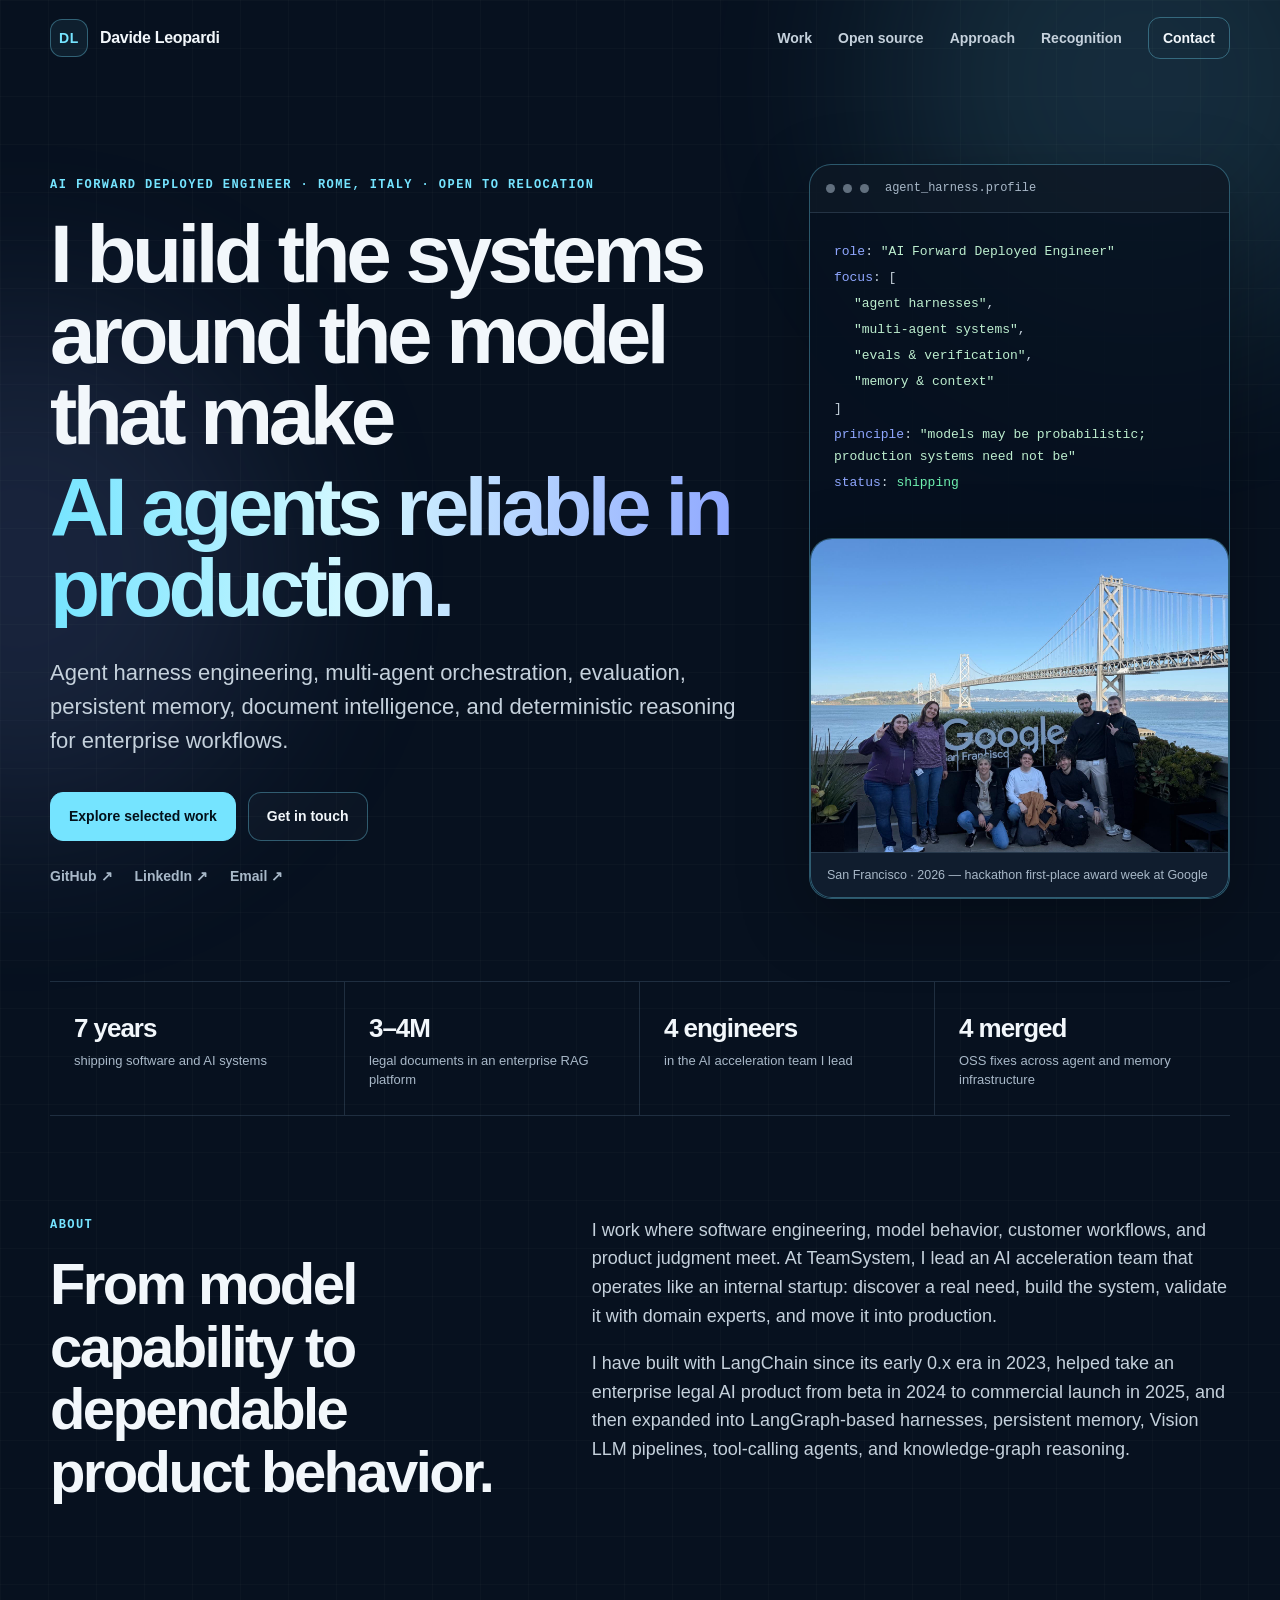
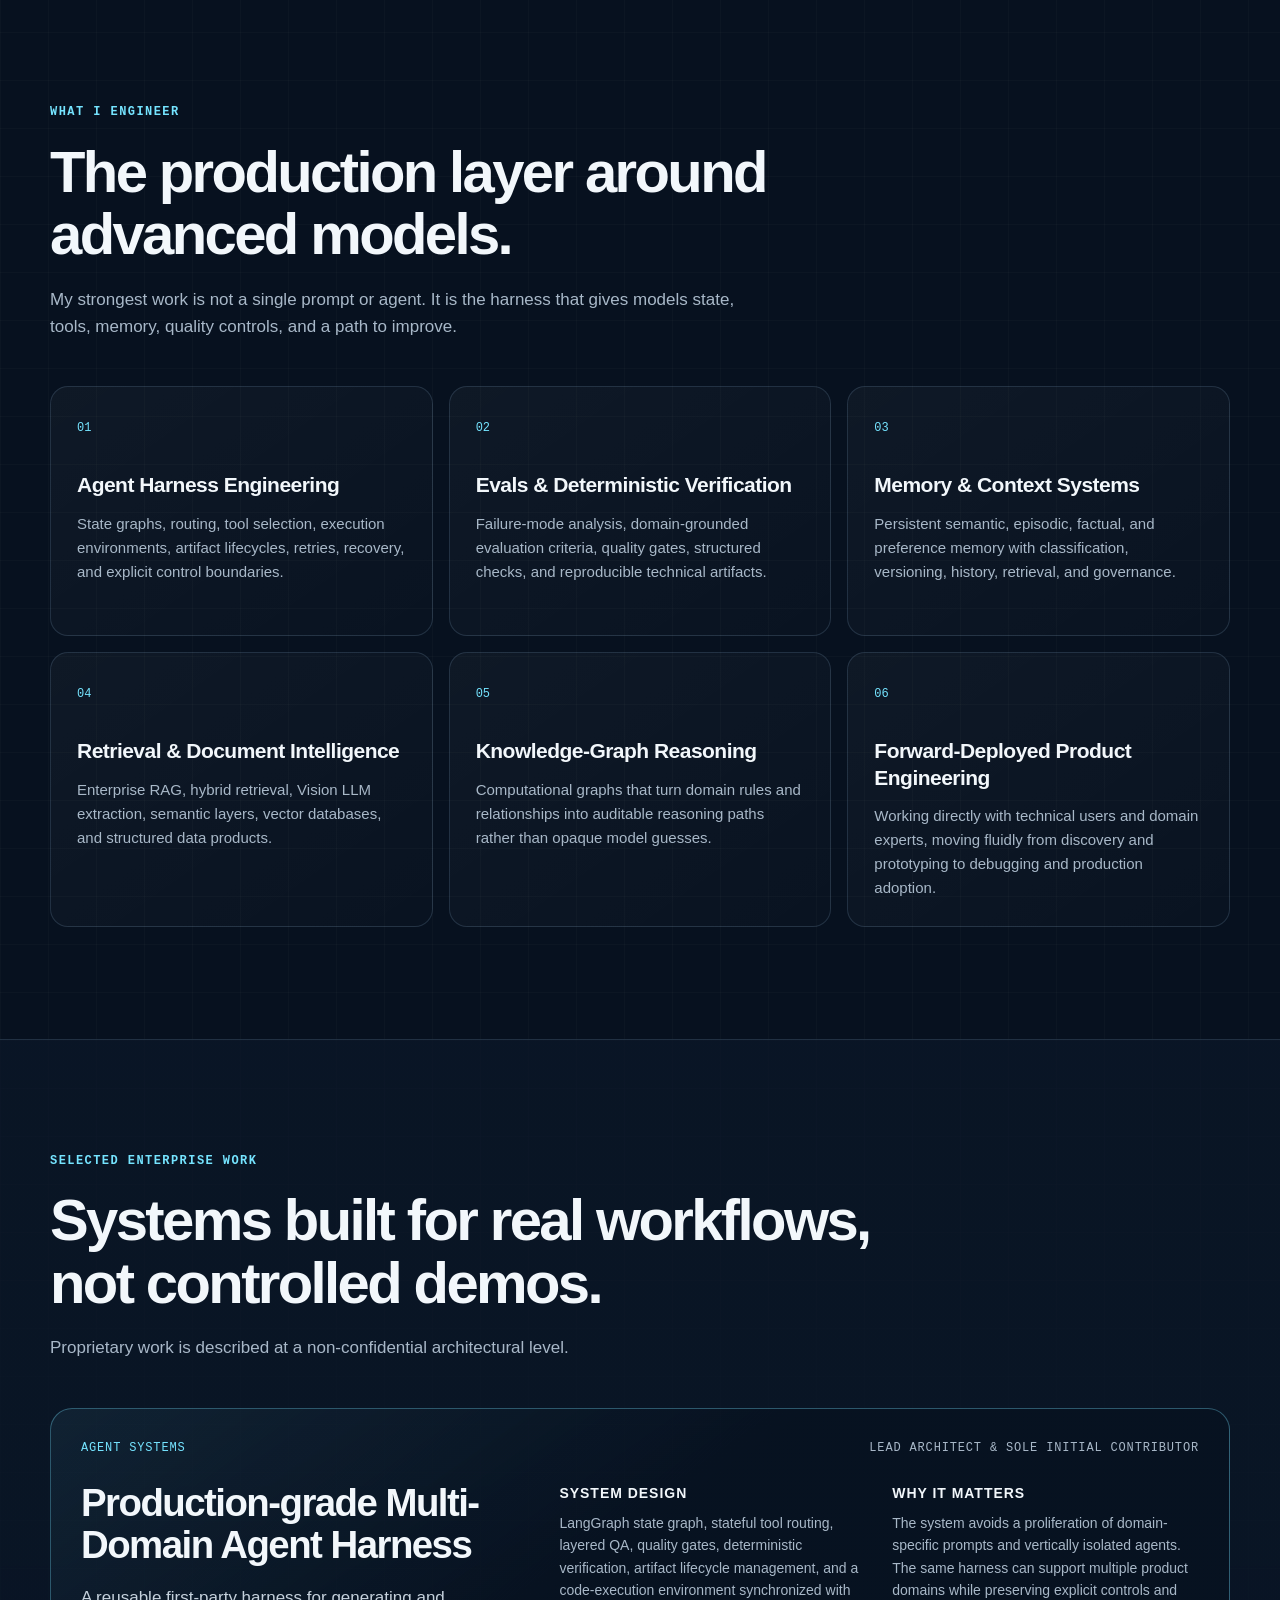
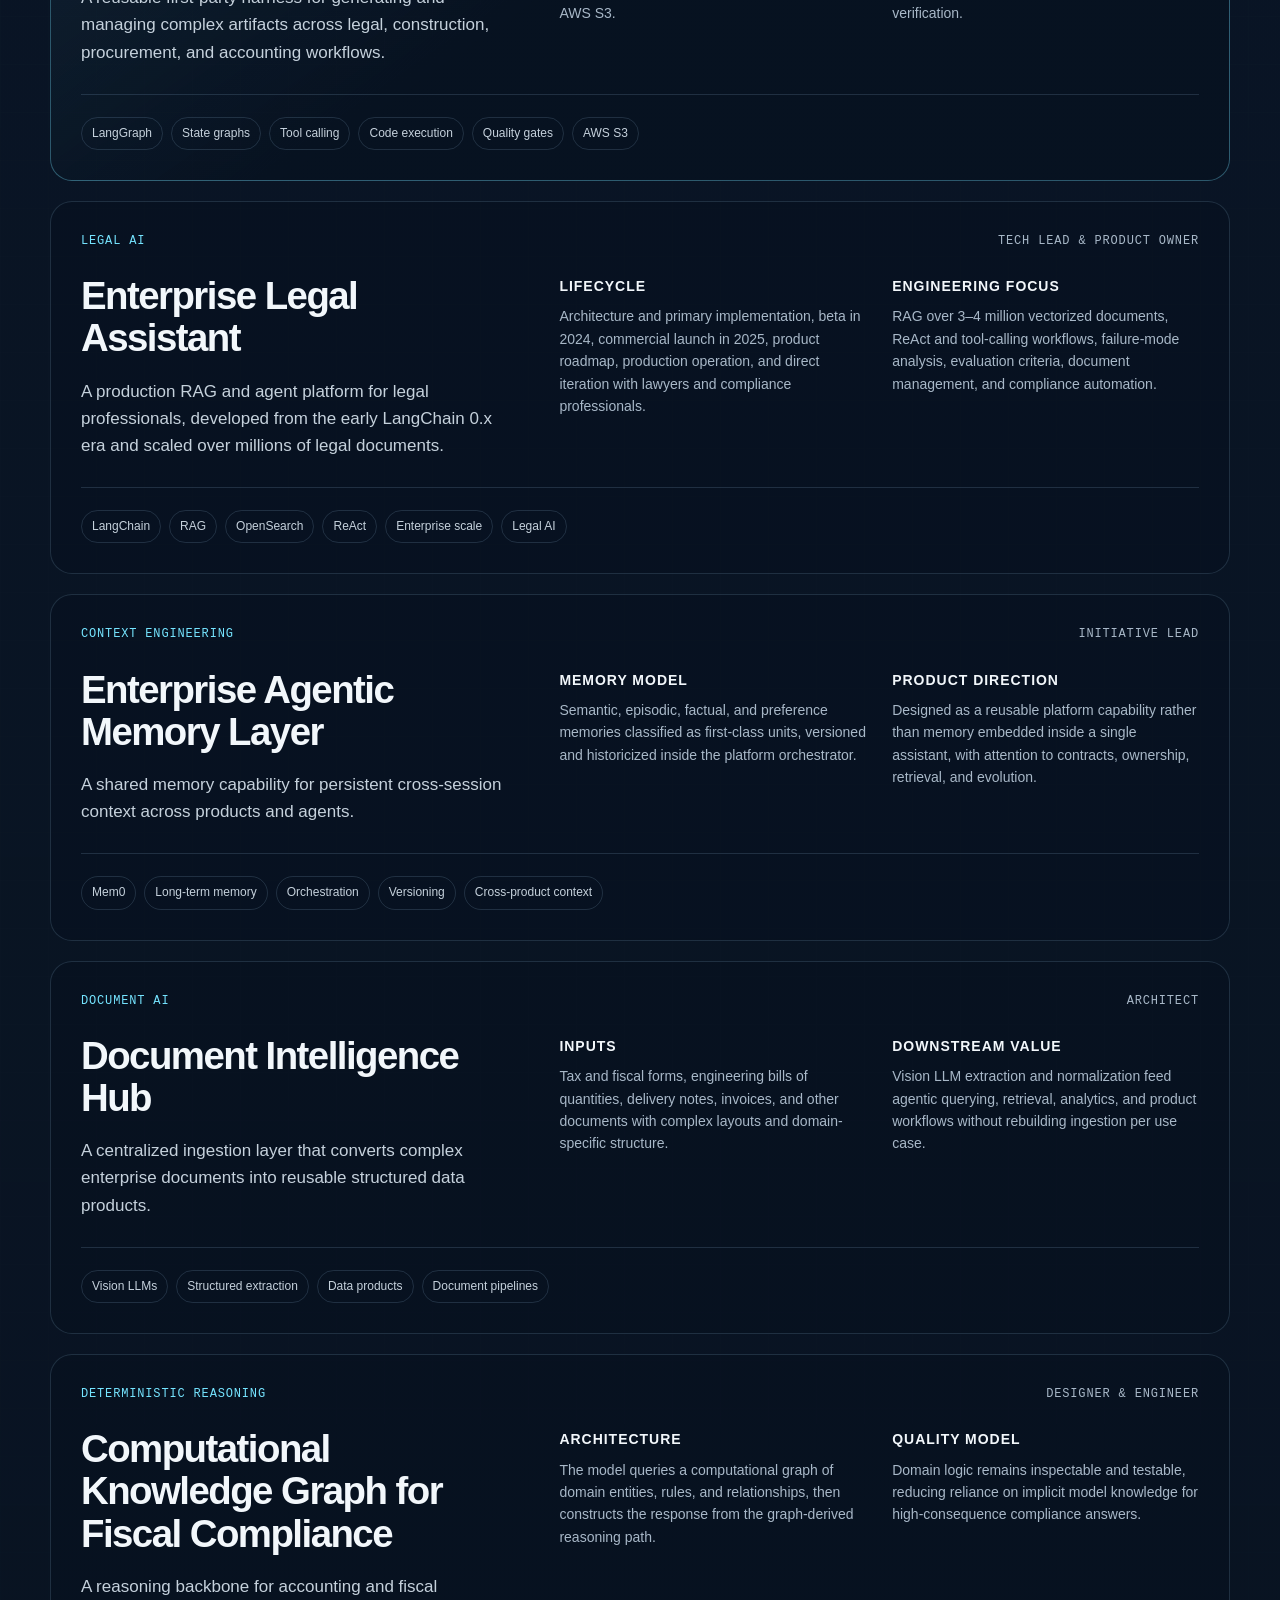
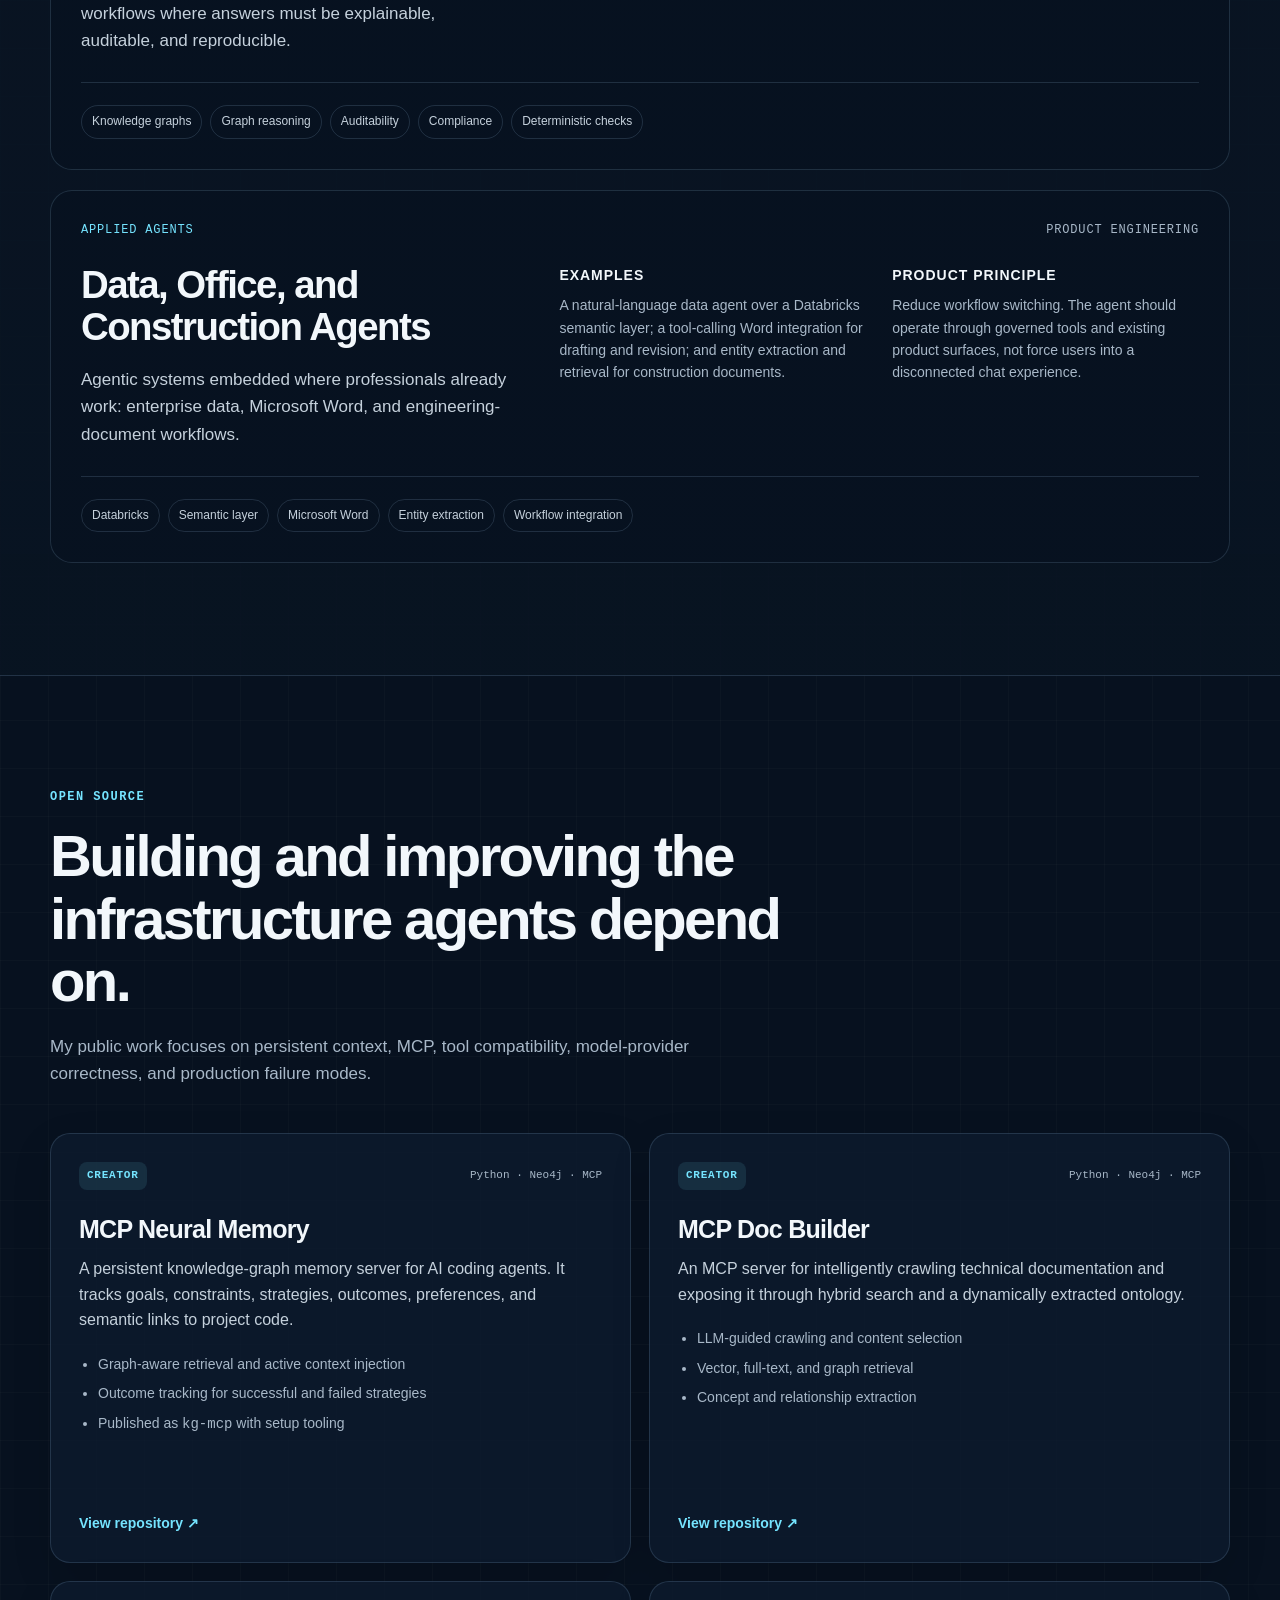
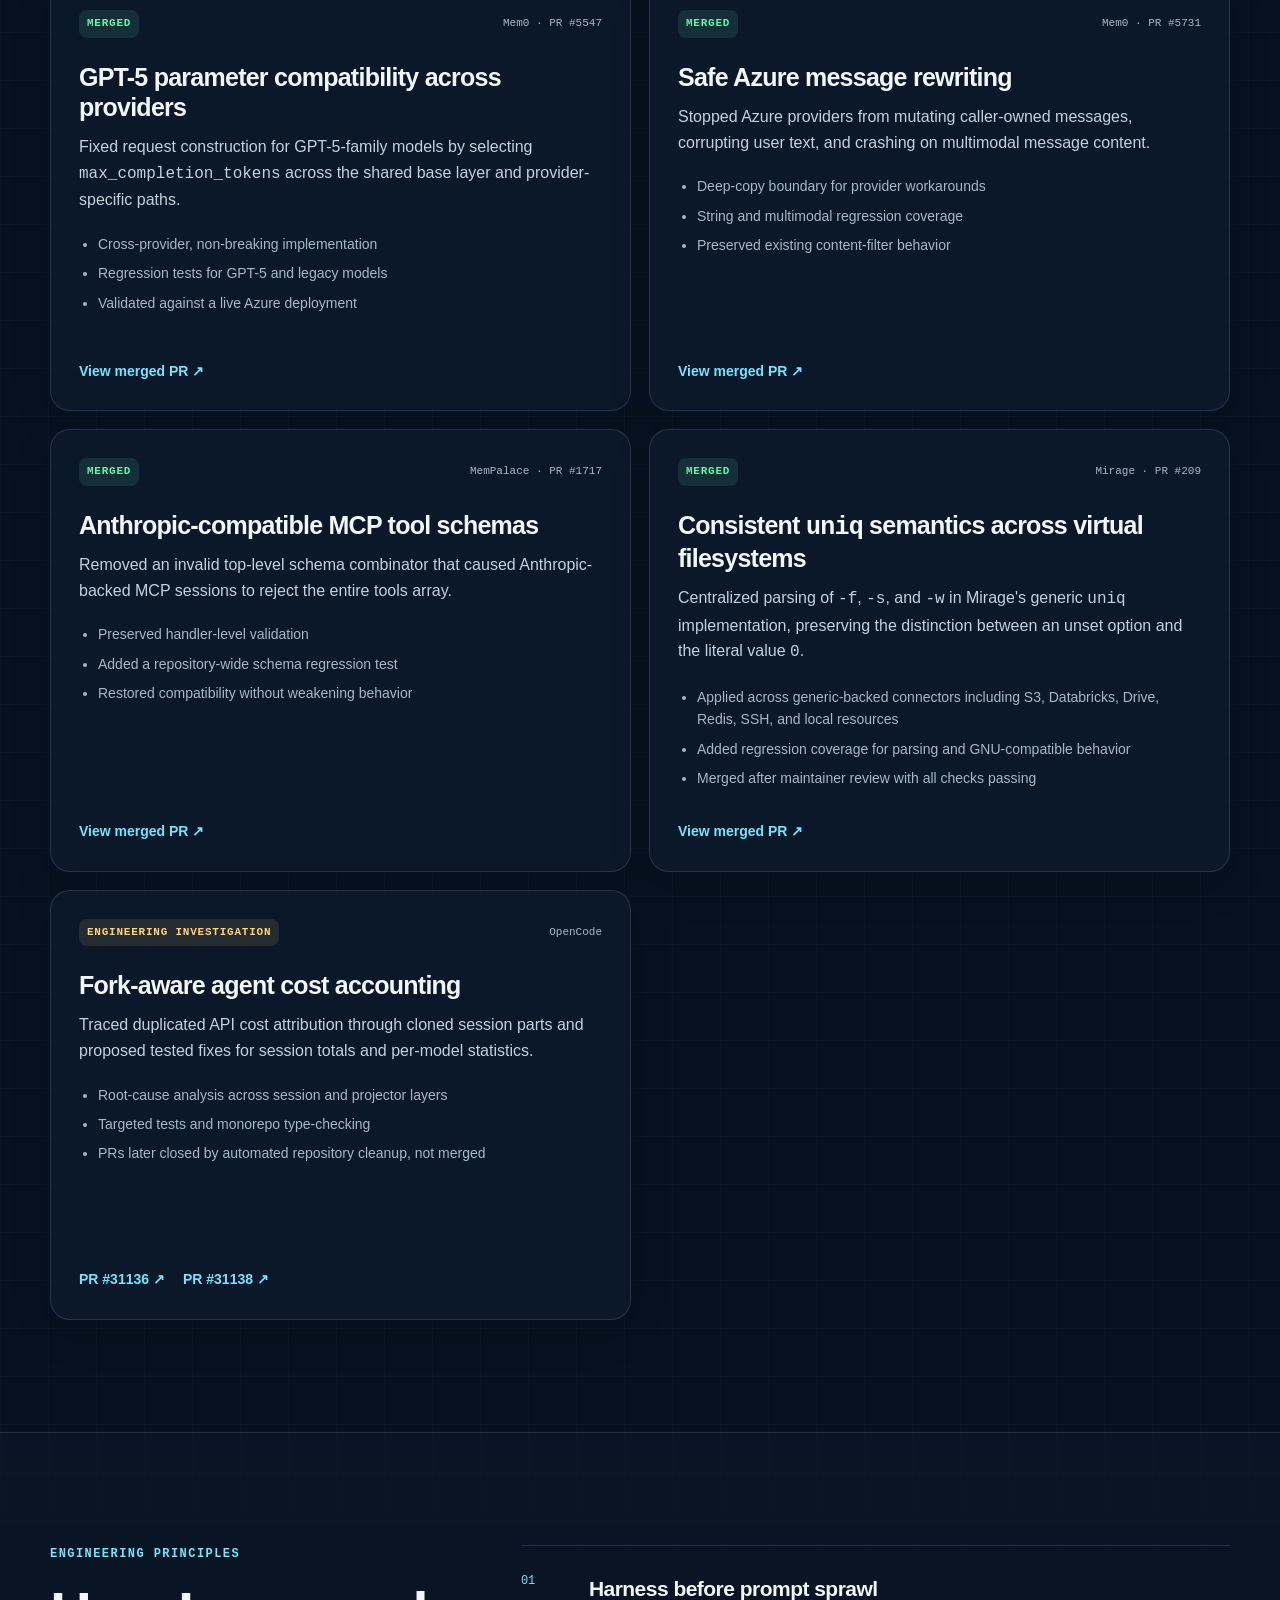
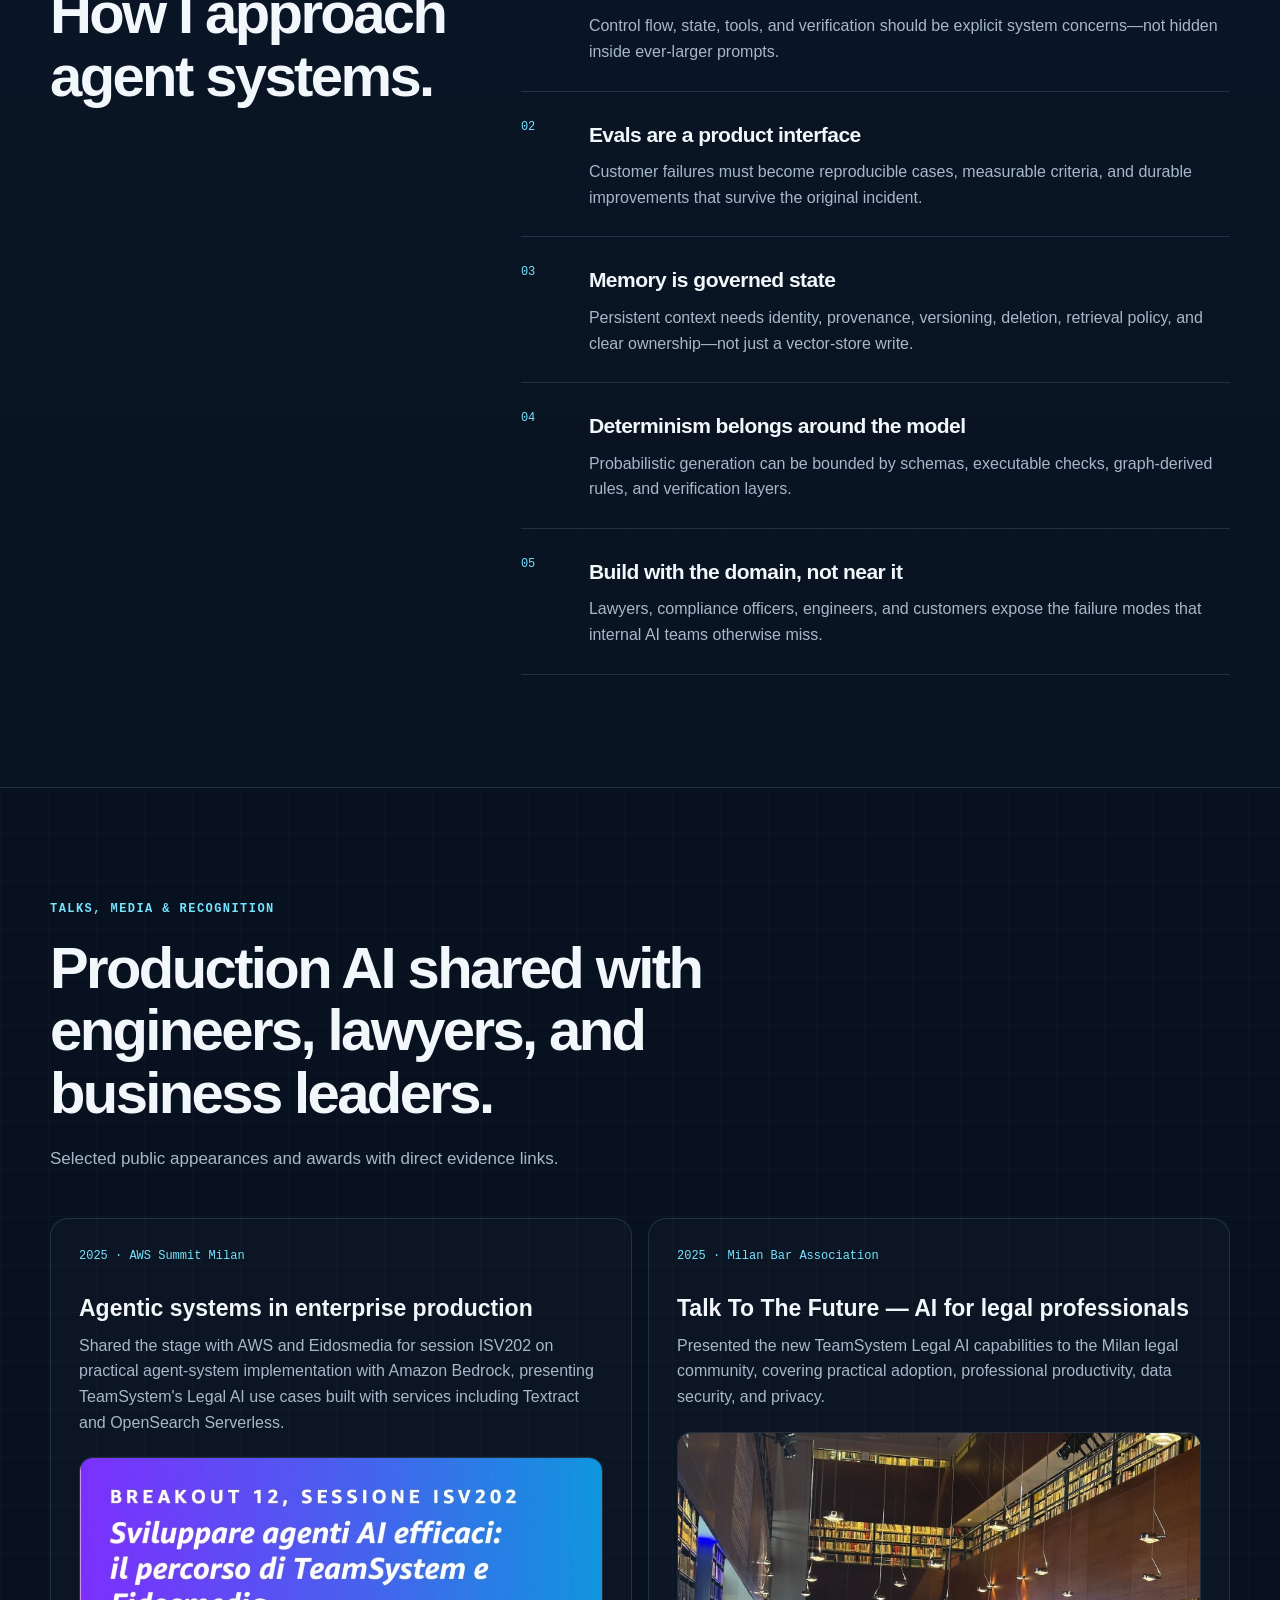
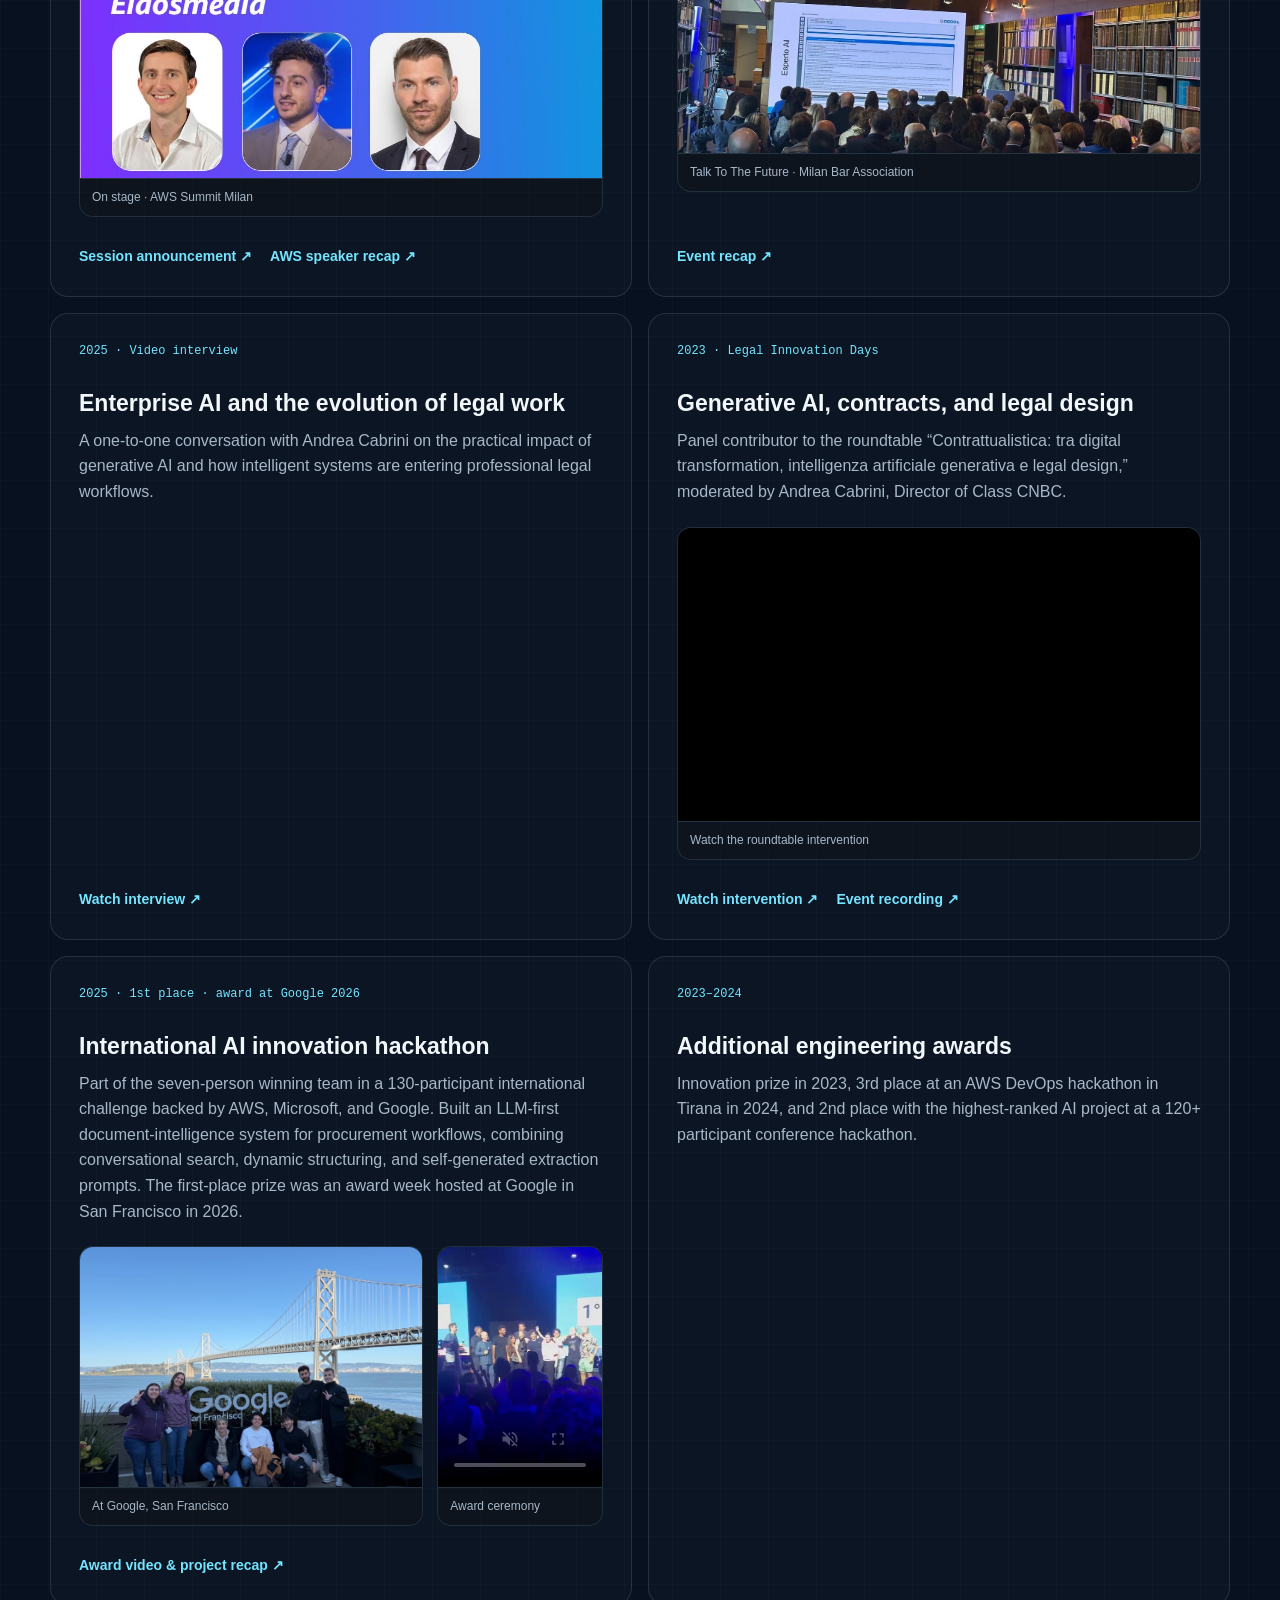
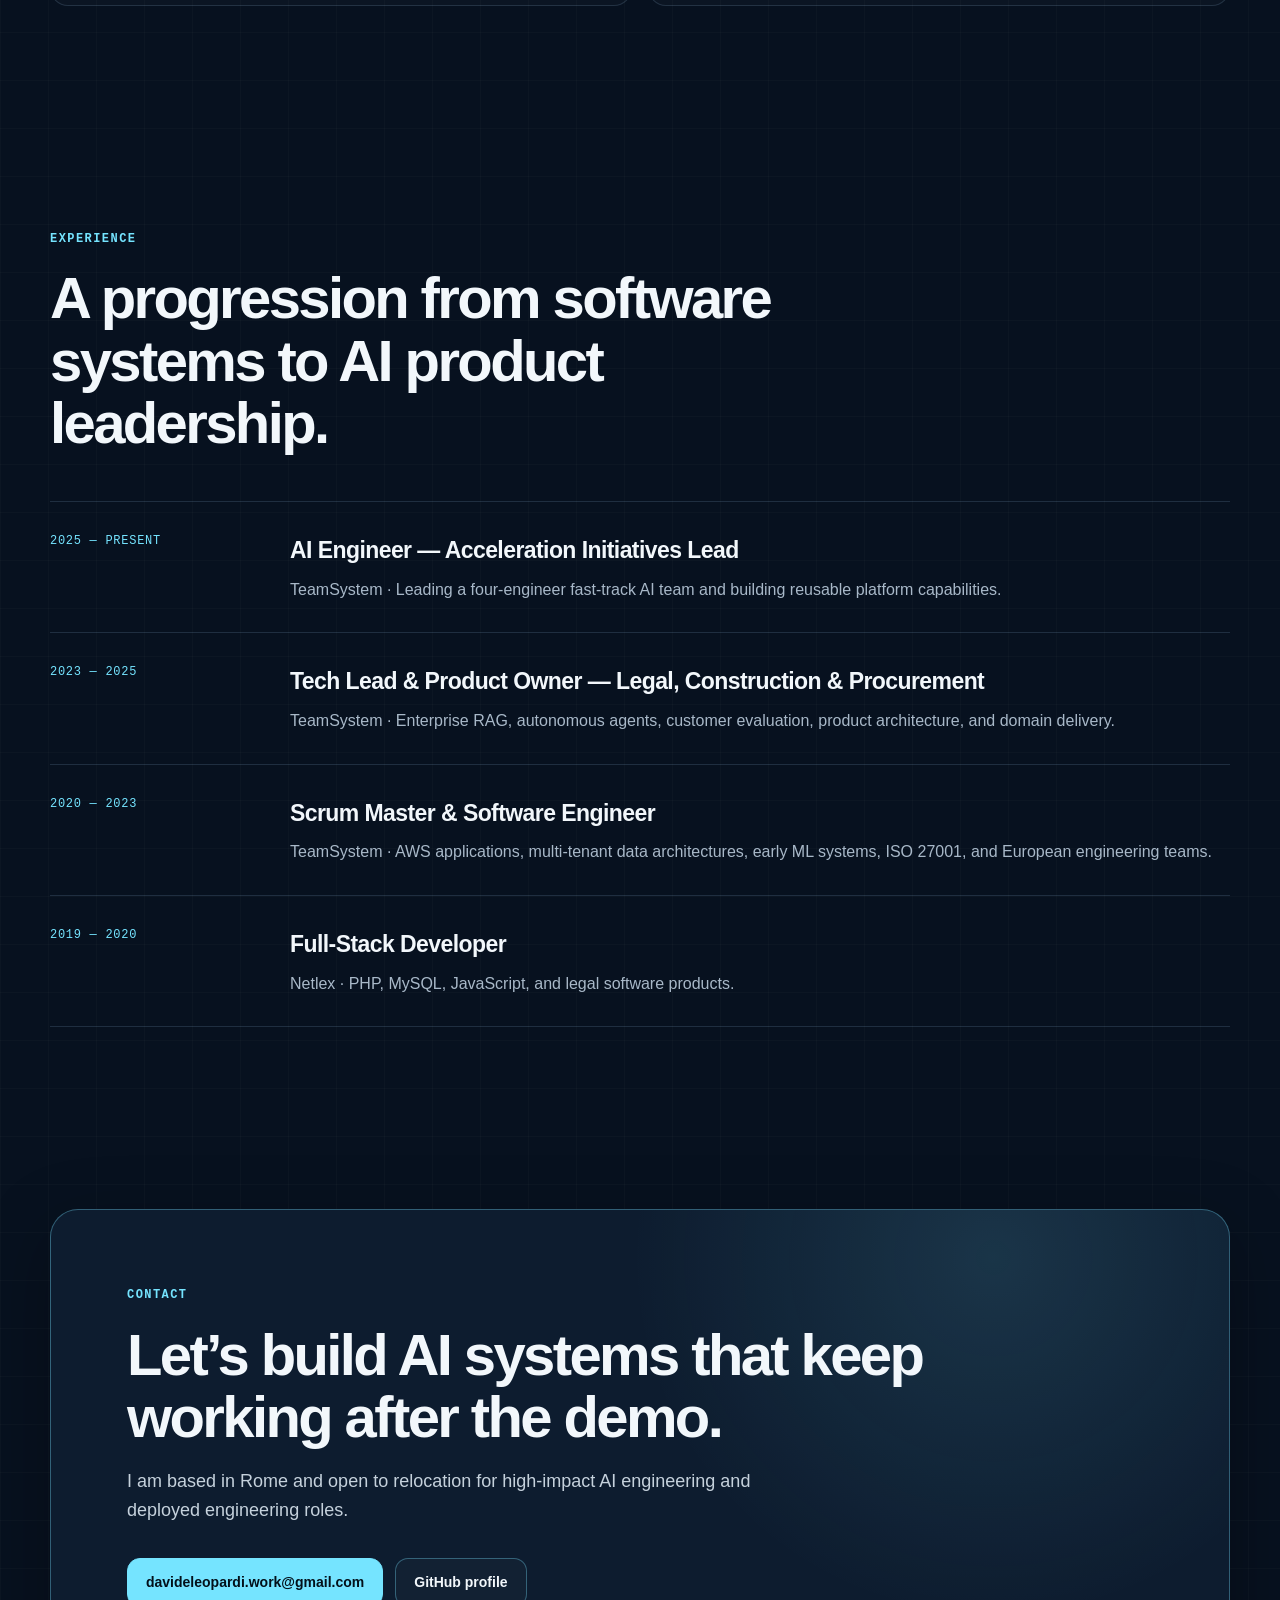
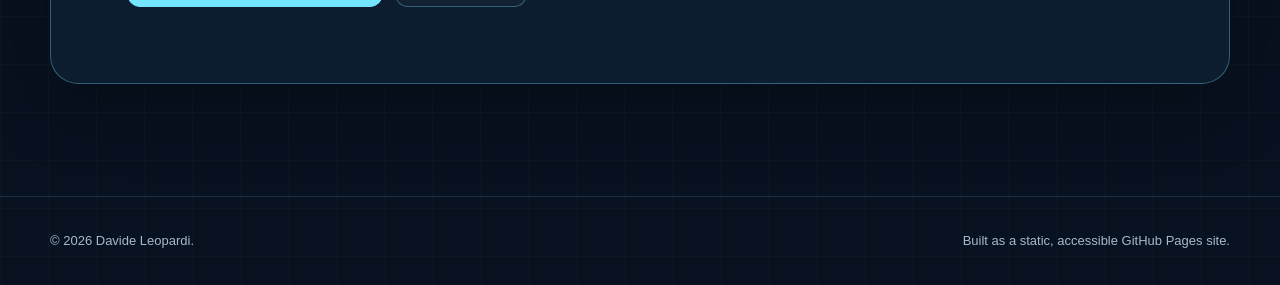
==== commit 2aca0497: "feat: add event media — AWS Summit & Milan Bar photos, Legal Innovation Days YouTube embed, hackatho" ====
--- a/index.html
+++ b/index.html
@@ -464,20 +464,34 @@
           <p>Selected public appearances and awards with direct evidence links.</p>
         </div>
         <div class="recognition-grid">
-          <article class="reveal">
+          <article class="reveal has-media">
             <span>2025 · AWS Summit Milan</span>
             <h3>Agentic systems in enterprise production</h3>
             <p>Shared the stage with AWS and Eidosmedia for session ISV202 on practical agent-system implementation with Amazon Bedrock, presenting TeamSystem's Legal AI use cases built with services including Textract and OpenSearch Serverless.</p>
+            <figure class="media-single">
+              <img
+                src="assets/media/aws-summit-milan.jpg"
+                alt="Davide Leopardi presenting on stage at AWS Summit Milan"
+                width="960" height="960" loading="lazy" decoding="async">
+              <figcaption>On stage · AWS Summit Milan</figcaption>
+            </figure>
             <div class="recognition-links">
               <a href="https://www.linkedin.com/posts/davide-leopardi-7704771ba_awssummit-milano-generativeai-activity-7340696712639840257-k-Tv" target="_blank" rel="noreferrer">Session announcement ↗</a>
               <a href="https://www.linkedin.com/posts/lucaguida_awssummit2025-milano-aws-activity-7342475850686062592-RQuE" target="_blank" rel="noreferrer">AWS speaker recap ↗</a>
             </div>
           </article>
 
-          <article class="reveal">
+          <article class="reveal has-media">
             <span>2025 · Milan Bar Association</span>
             <h3>Talk To The Future — AI for legal professionals</h3>
             <p>Presented the new TeamSystem Legal AI capabilities to the Milan legal community, covering practical adoption, professional productivity, data security, and privacy.</p>
+            <figure class="media-single">
+              <img
+                src="assets/media/milan-bar-talk.jpg"
+                alt="Davide Leopardi presenting Talk To The Future at the Milan Bar Association"
+                width="1400" height="1050" loading="lazy" decoding="async">
+              <figcaption>Talk To The Future · Milan Bar Association</figcaption>
+            </figure>
             <div class="recognition-links">
               <a href="https://www.linkedin.com/posts/nicolabaraldi_grazie-davide-leopardi-per-la-splendida-presentazione-activity-7331711756051857410-qImx" target="_blank" rel="noreferrer">Event recap ↗</a>
             </div>
@@ -492,10 +506,23 @@
             </div>
           </article>
 
-          <article class="reveal">
+          <article class="reveal has-media">
             <span>2023 · Legal Innovation Days</span>
             <h3>Generative AI, contracts, and legal design</h3>
             <p>Panel contributor to the roundtable “Contrattualistica: tra digital transformation, intelligenza artificiale generativa e legal design,” moderated by Andrea Cabrini, Director of Class CNBC.</p>
+            <figure class="media-embed">
+              <div class="video-frame">
+                <iframe
+                  src="https://www.youtube-nocookie.com/embed/guRx5JB4toc"
+                  title="Legal Innovation Days — Generative AI, contracts, and legal design"
+                  loading="lazy"
+                  frameborder="0"
+                  allow="accelerometer; autoplay; clipboard-write; encrypted-media; gyroscope; picture-in-picture; web-share"
+                  referrerpolicy="strict-origin-when-cross-origin"
+                  allowfullscreen></iframe>
+              </div>
+              <figcaption>Watch the roundtable intervention</figcaption>
+            </figure>
             <div class="recognition-links">
               <a href="https://www.youtube.com/watch?v=guRx5JB4toc" target="_blank" rel="noreferrer">Watch intervention ↗</a>
               <a href="https://www.radioradicale.it/scheda/708472/proiettati-nel-futuro-del-mercato-legale-1a-giornata-della-iii-edizione-di-legal" target="_blank" rel="noreferrer">Event recording ↗</a>
@@ -503,9 +530,9 @@
           </article>
 
           <article class="reveal has-media">
-            <span>2025 · 1st place</span>
+            <span>2025 · 1st place · award at Google 2026</span>
             <h3>International AI innovation hackathon</h3>
-            <p>Part of the seven-person winning team in a 130-participant international challenge backed by AWS, Microsoft, and Google. Built an LLM-first document-intelligence system for procurement workflows, combining conversational search, dynamic structuring, and self-generated extraction prompts.</p>
+            <p>Part of the seven-person winning team in a 130-participant international challenge backed by AWS, Microsoft, and Google. Built an LLM-first document-intelligence system for procurement workflows, combining conversational search, dynamic structuring, and self-generated extraction prompts. The first-place prize was an award week hosted at Google in San Francisco in 2026.</p>
             <div class="media-row">
               <figure class="media-photo">
                 <img
--- a/styles.css
+++ b/styles.css
@@ -257,6 +257,15 @@
 .media-row figcaption { padding: 9px 12px; color: var(--muted); font-size: 12px; border-top: 1px solid var(--line); background: rgba(255,255,255,.02); }
 .media-photo img { display: block; width: 100%; height: 240px; object-fit: cover; }
 .media-video video { display: block; width: 100%; height: 240px; object-fit: cover; background: #000; }
+
+.media-single { margin: 22px 0 4px; border: 1px solid var(--line); border-radius: 14px; overflow: hidden; background: rgba(0,0,0,.25); }
+.media-single img { display: block; width: 100%; height: 320px; object-fit: cover; }
+.media-single figcaption { padding: 9px 12px; color: var(--muted); font-size: 12px; border-top: 1px solid var(--line); background: rgba(255,255,255,.02); }
+
+.media-embed { margin: 22px 0 4px; border: 1px solid var(--line); border-radius: 14px; overflow: hidden; background: rgba(0,0,0,.25); }
+.media-embed .video-frame { position: relative; width: 100%; aspect-ratio: 16 / 9; background: #000; }
+.media-embed .video-frame iframe { position: absolute; inset: 0; width: 100%; height: 100%; border: 0; }
+.media-embed figcaption { padding: 9px 12px; color: var(--muted); font-size: 12px; border-top: 1px solid var(--line); background: rgba(255,255,255,.02); }
 
 .timeline { border-top: 1px solid var(--line); }
 .timeline article { display: grid; grid-template-columns: 200px 1fr; gap: 40px; padding: 30px 0; border-bottom: 1px solid var(--line); }
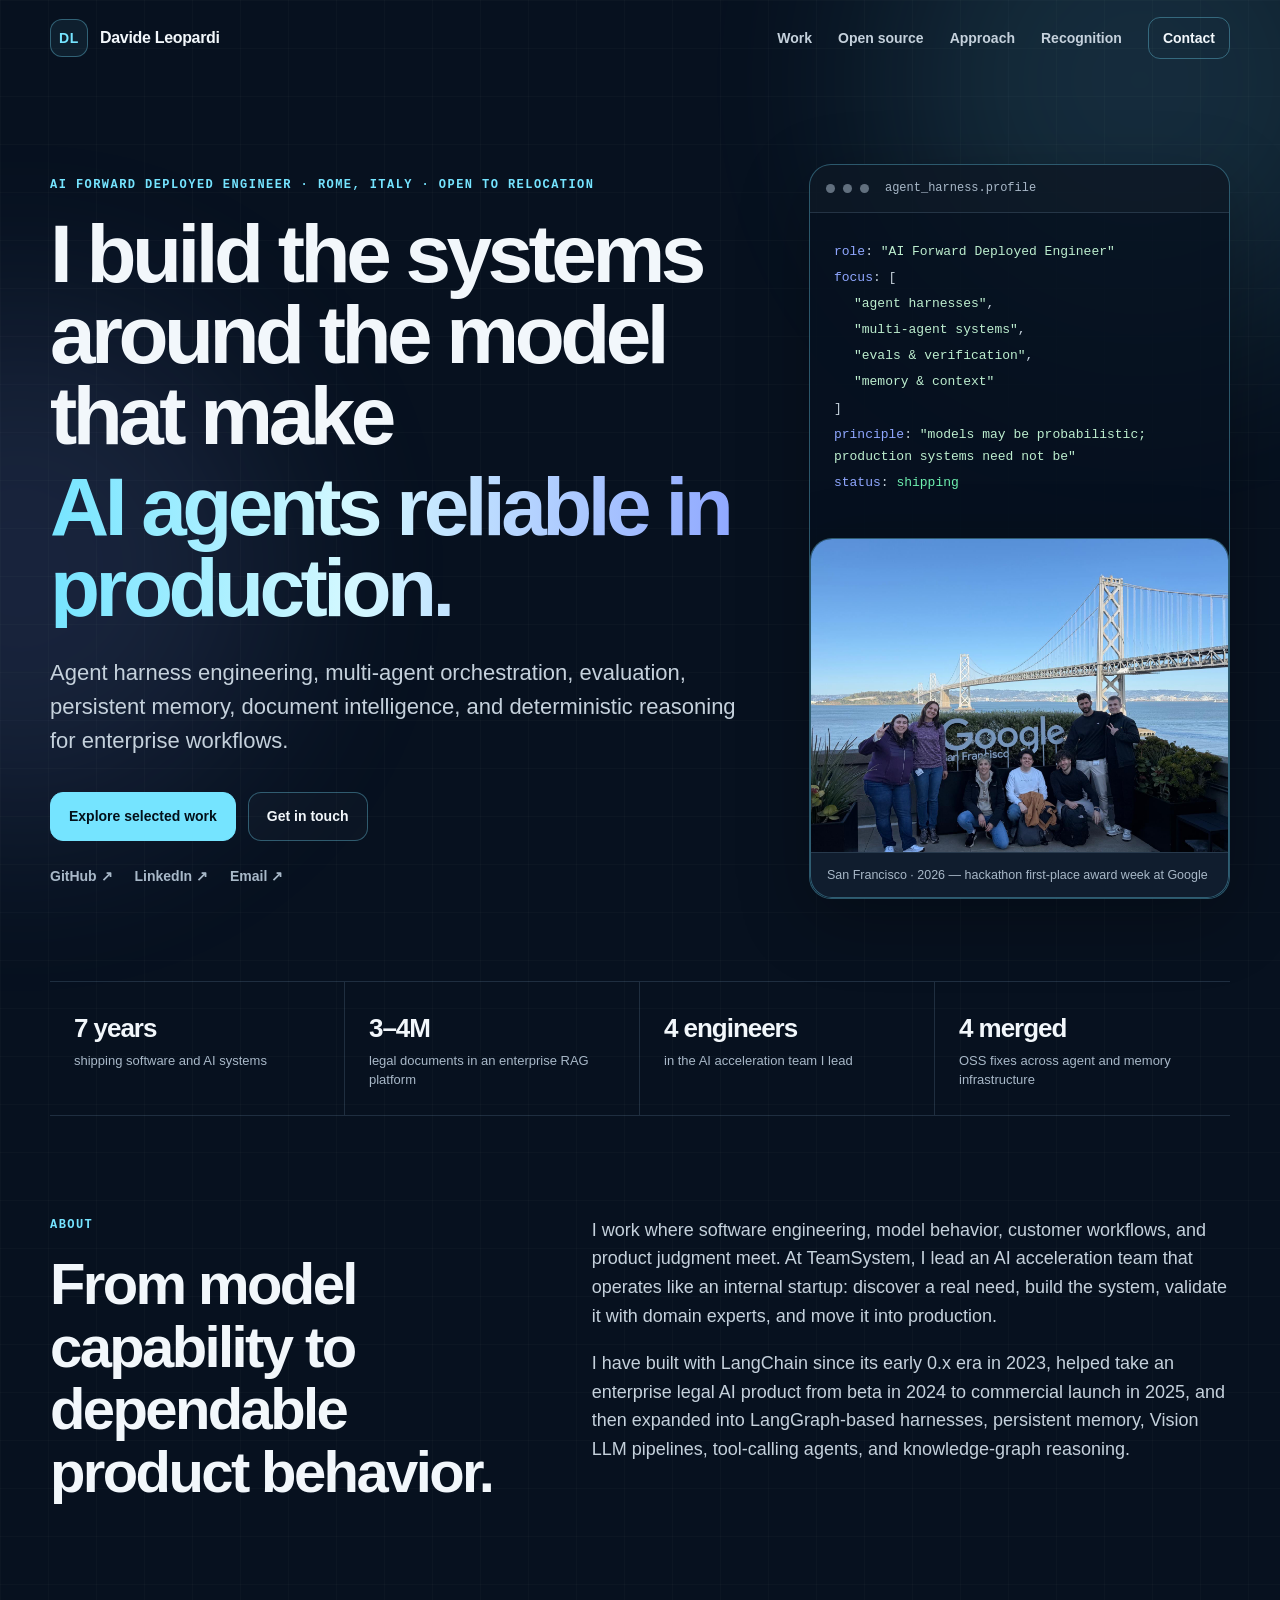
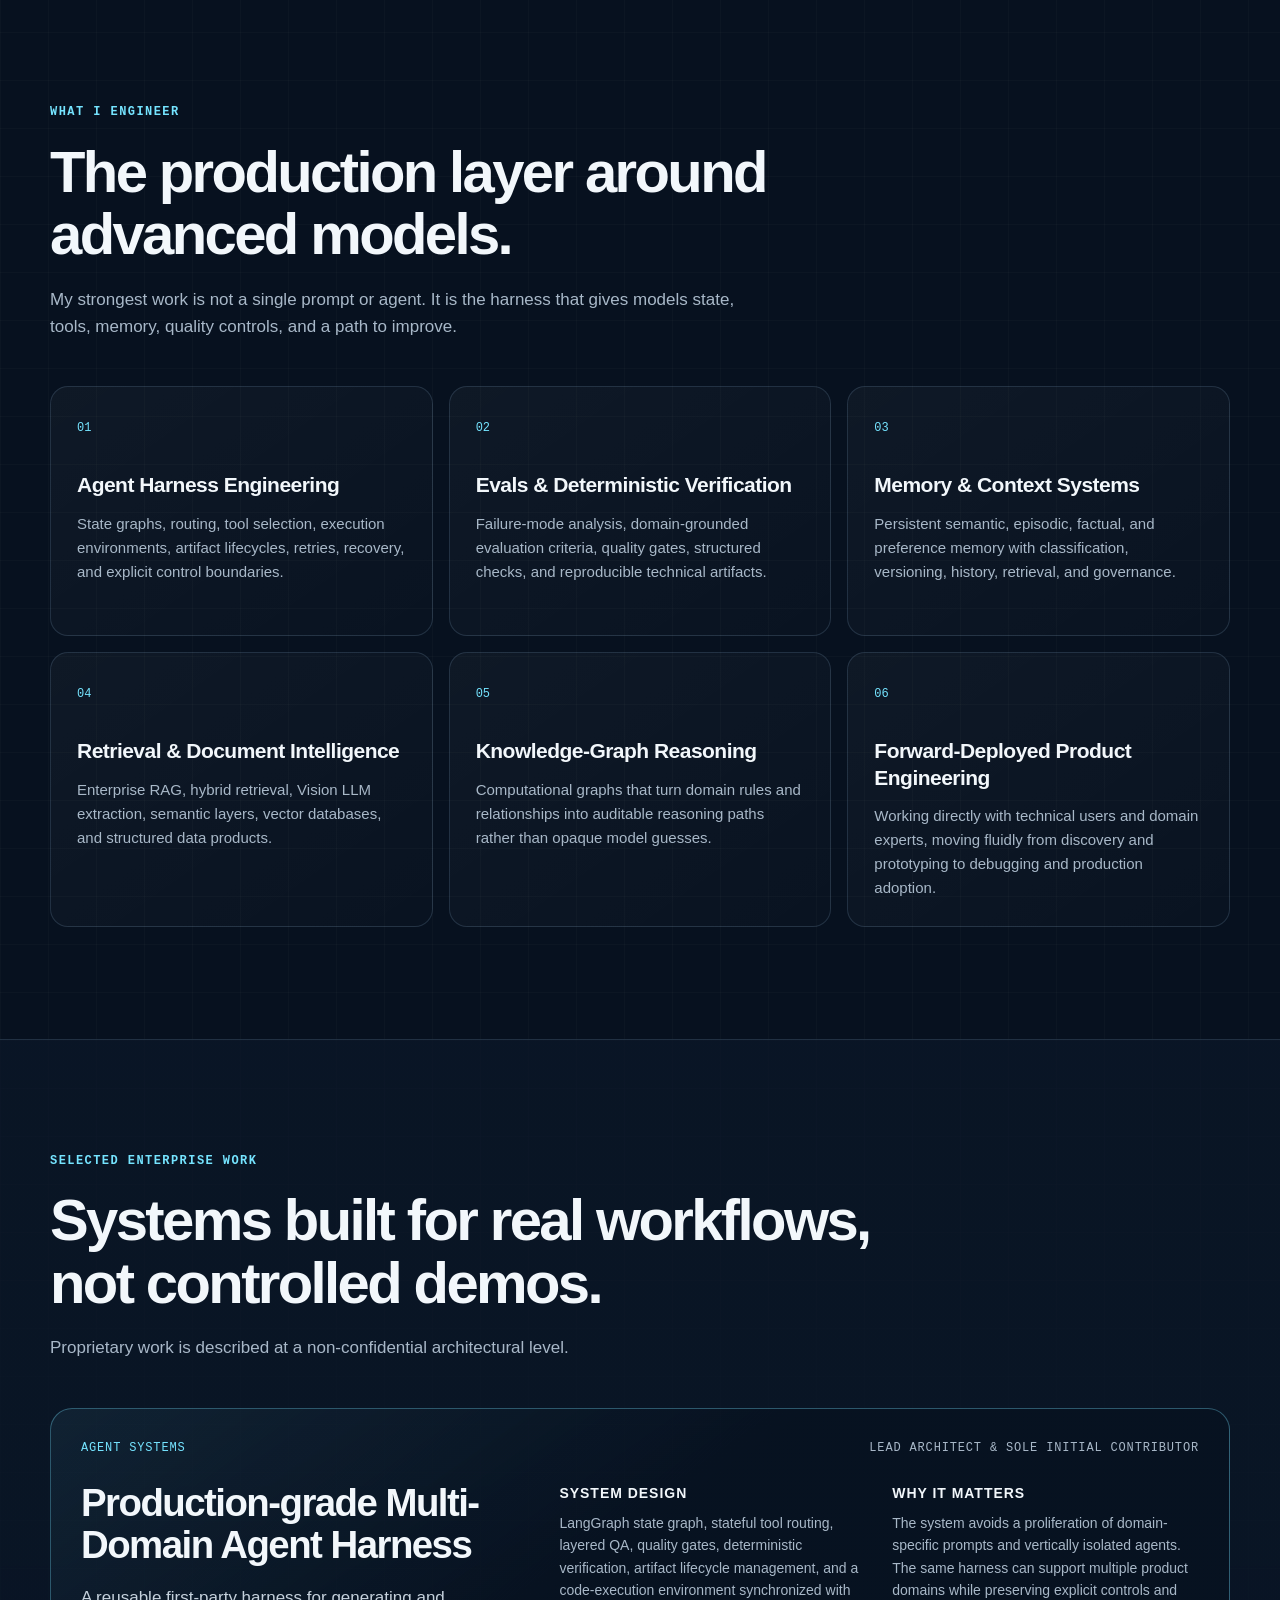
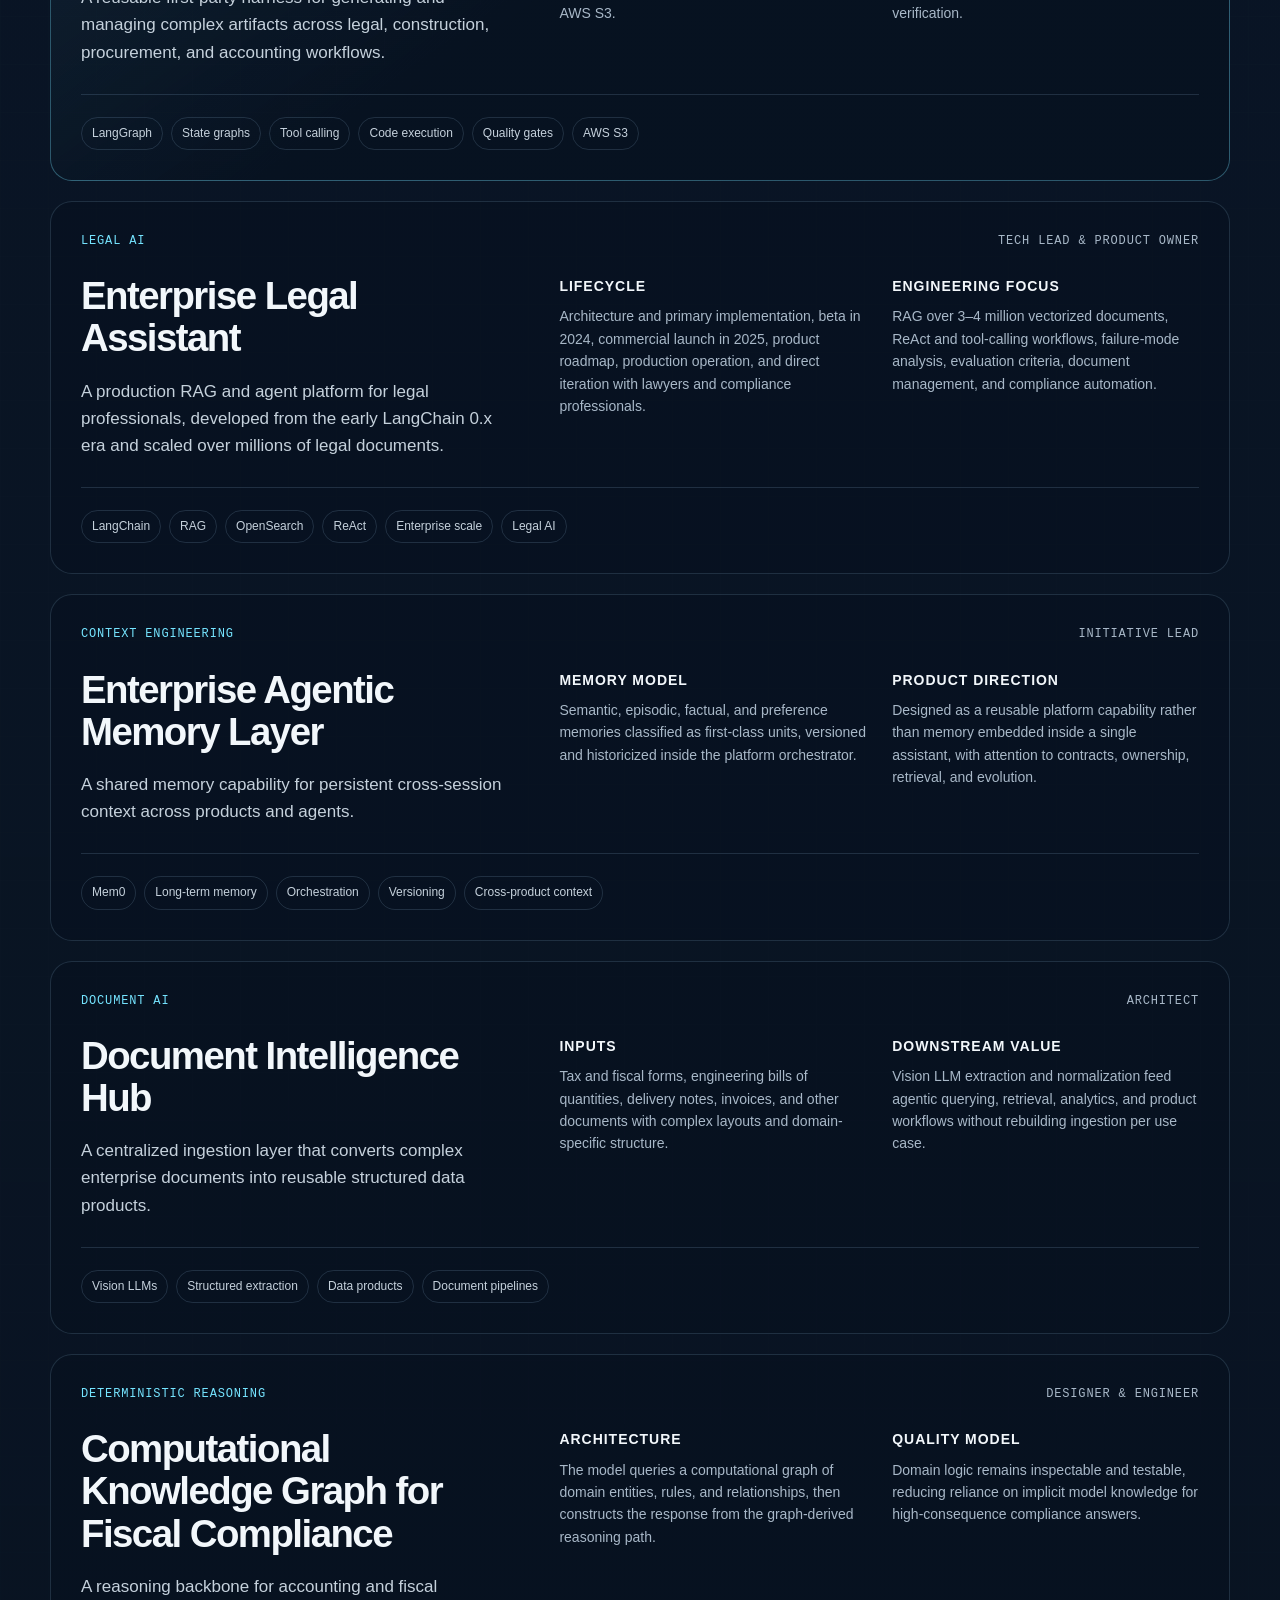
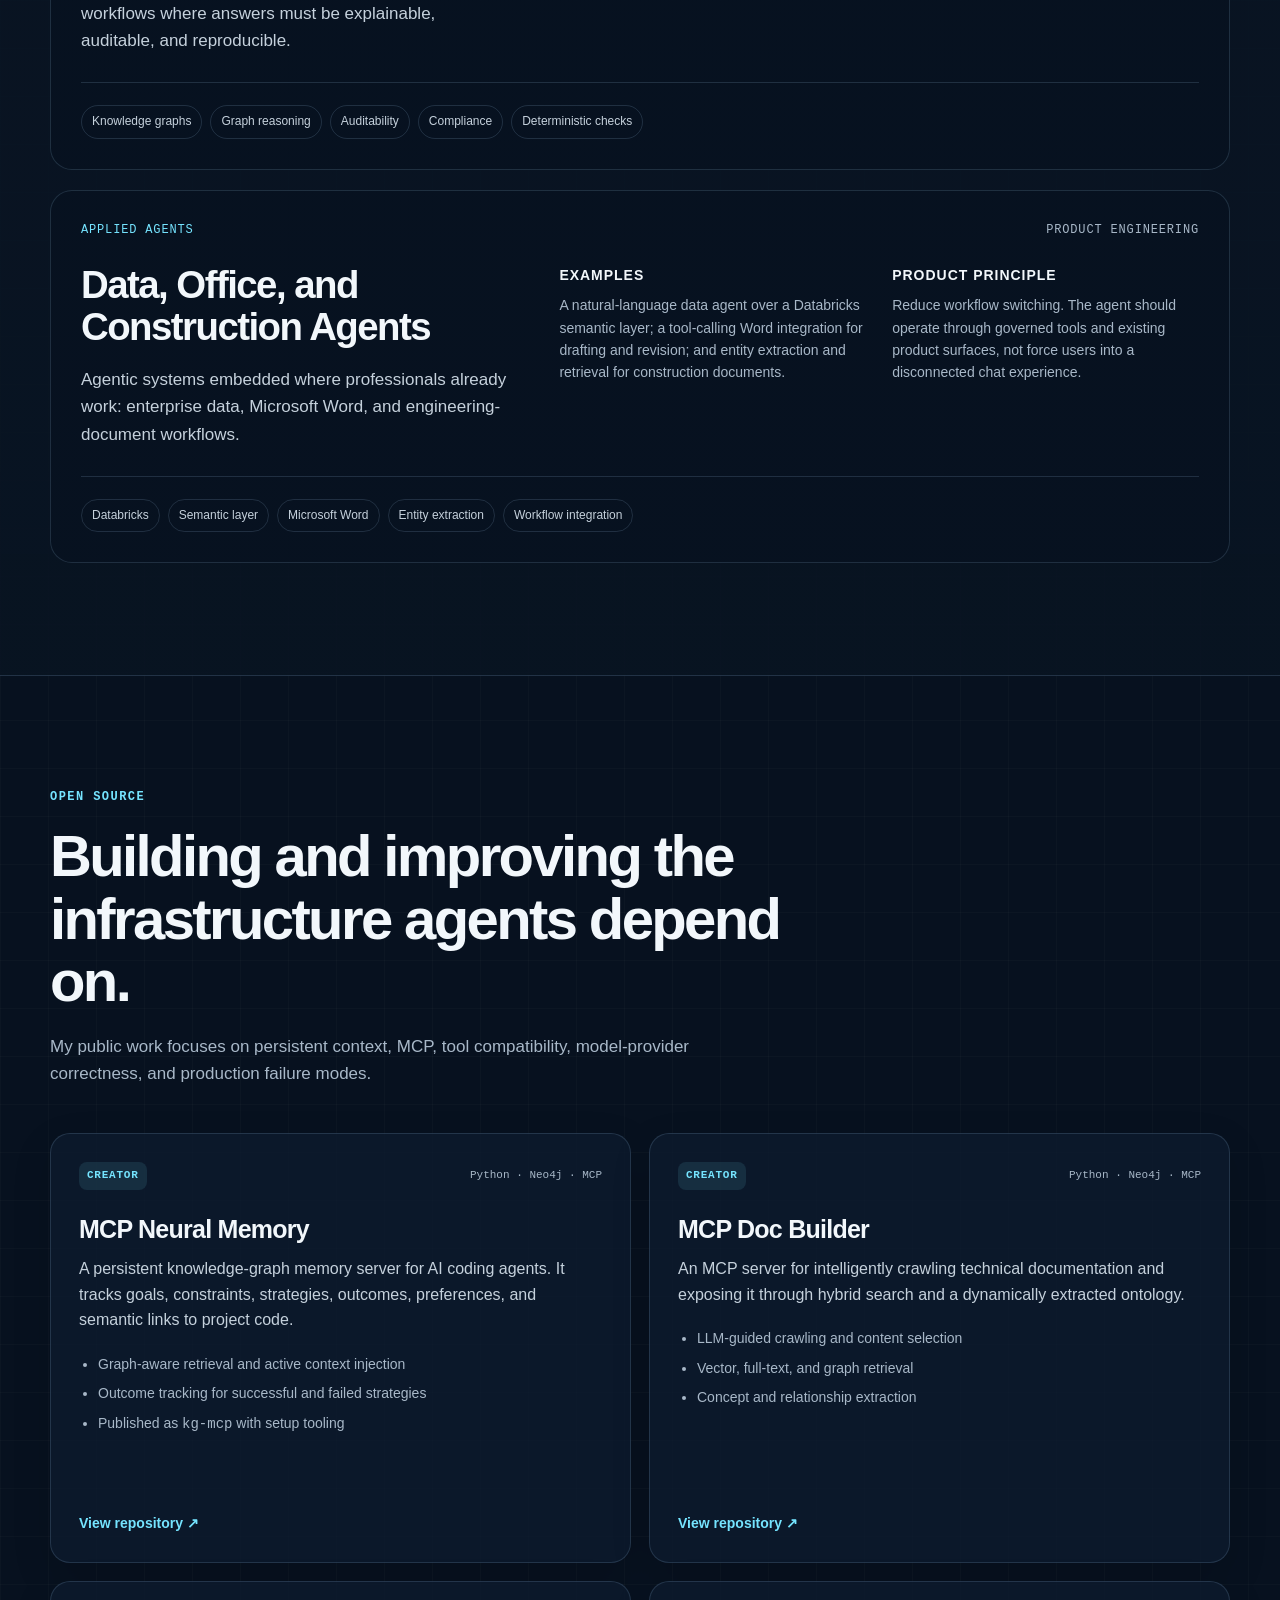
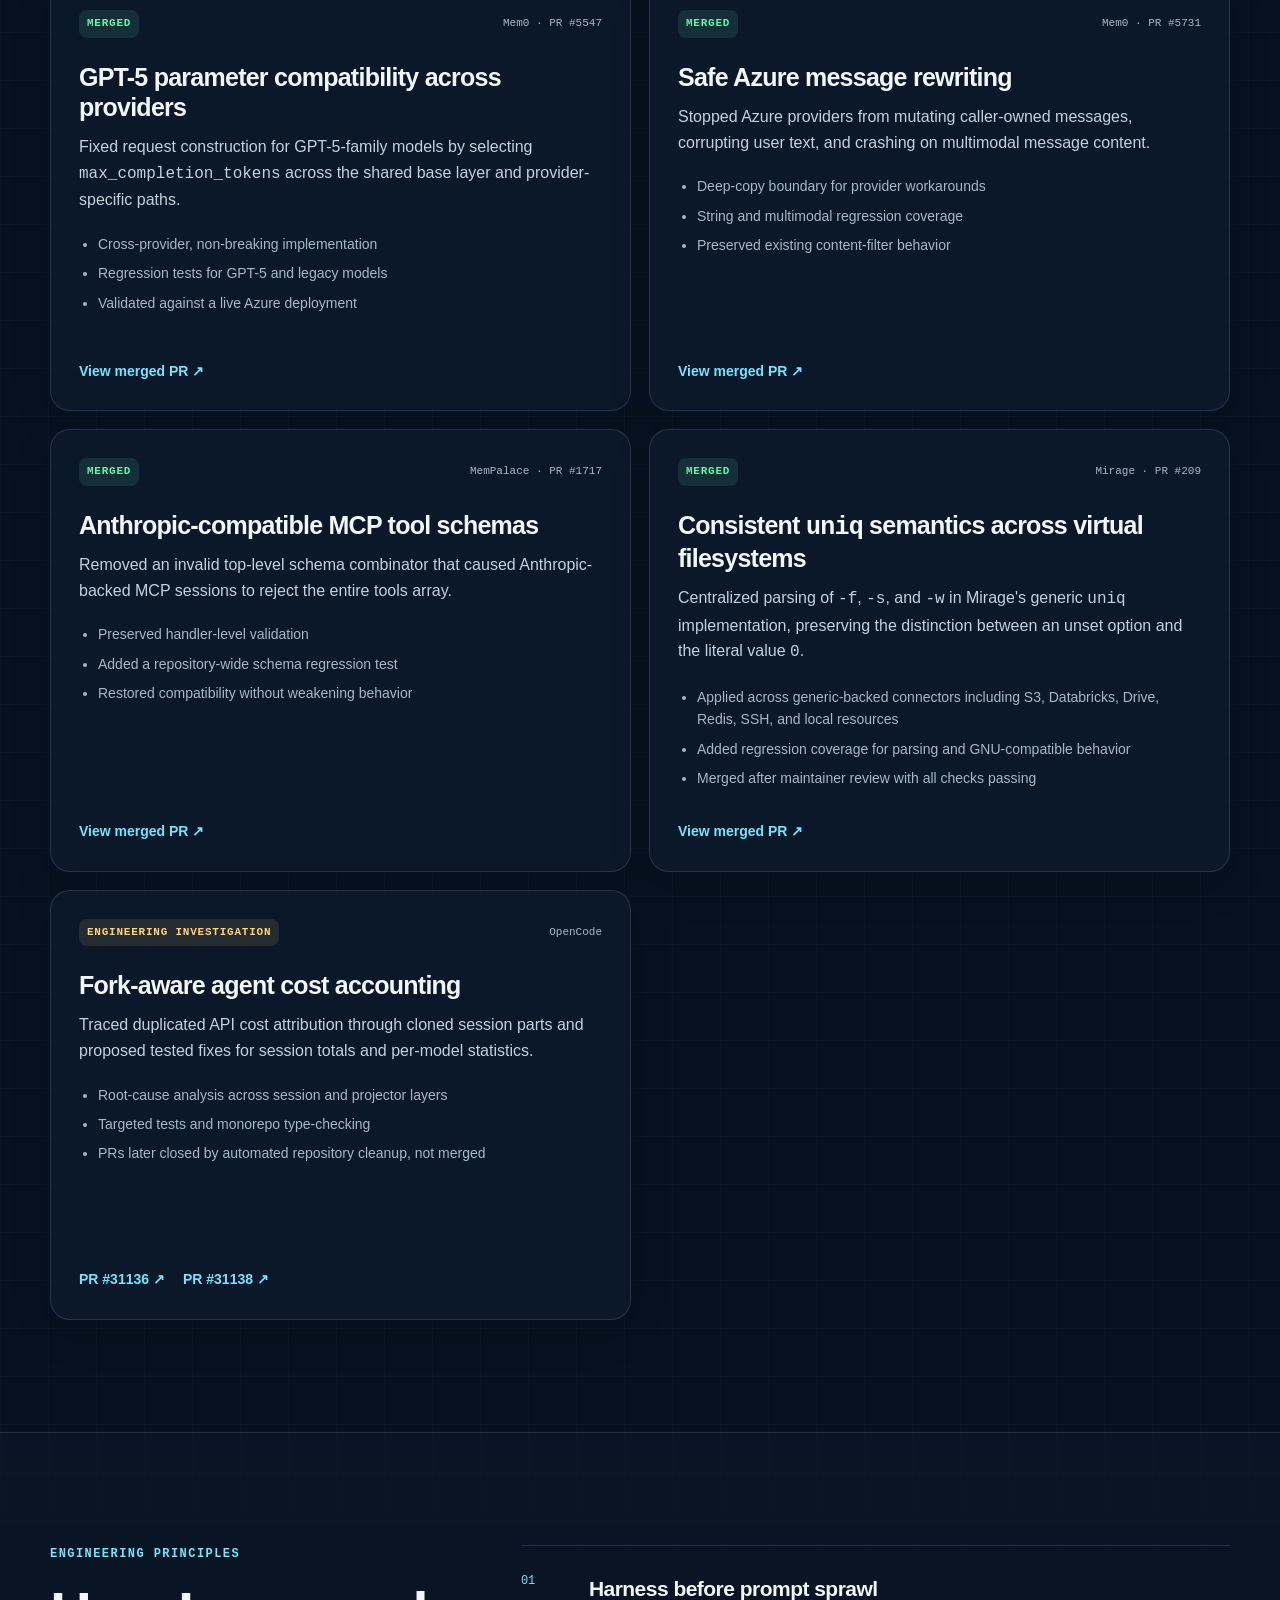
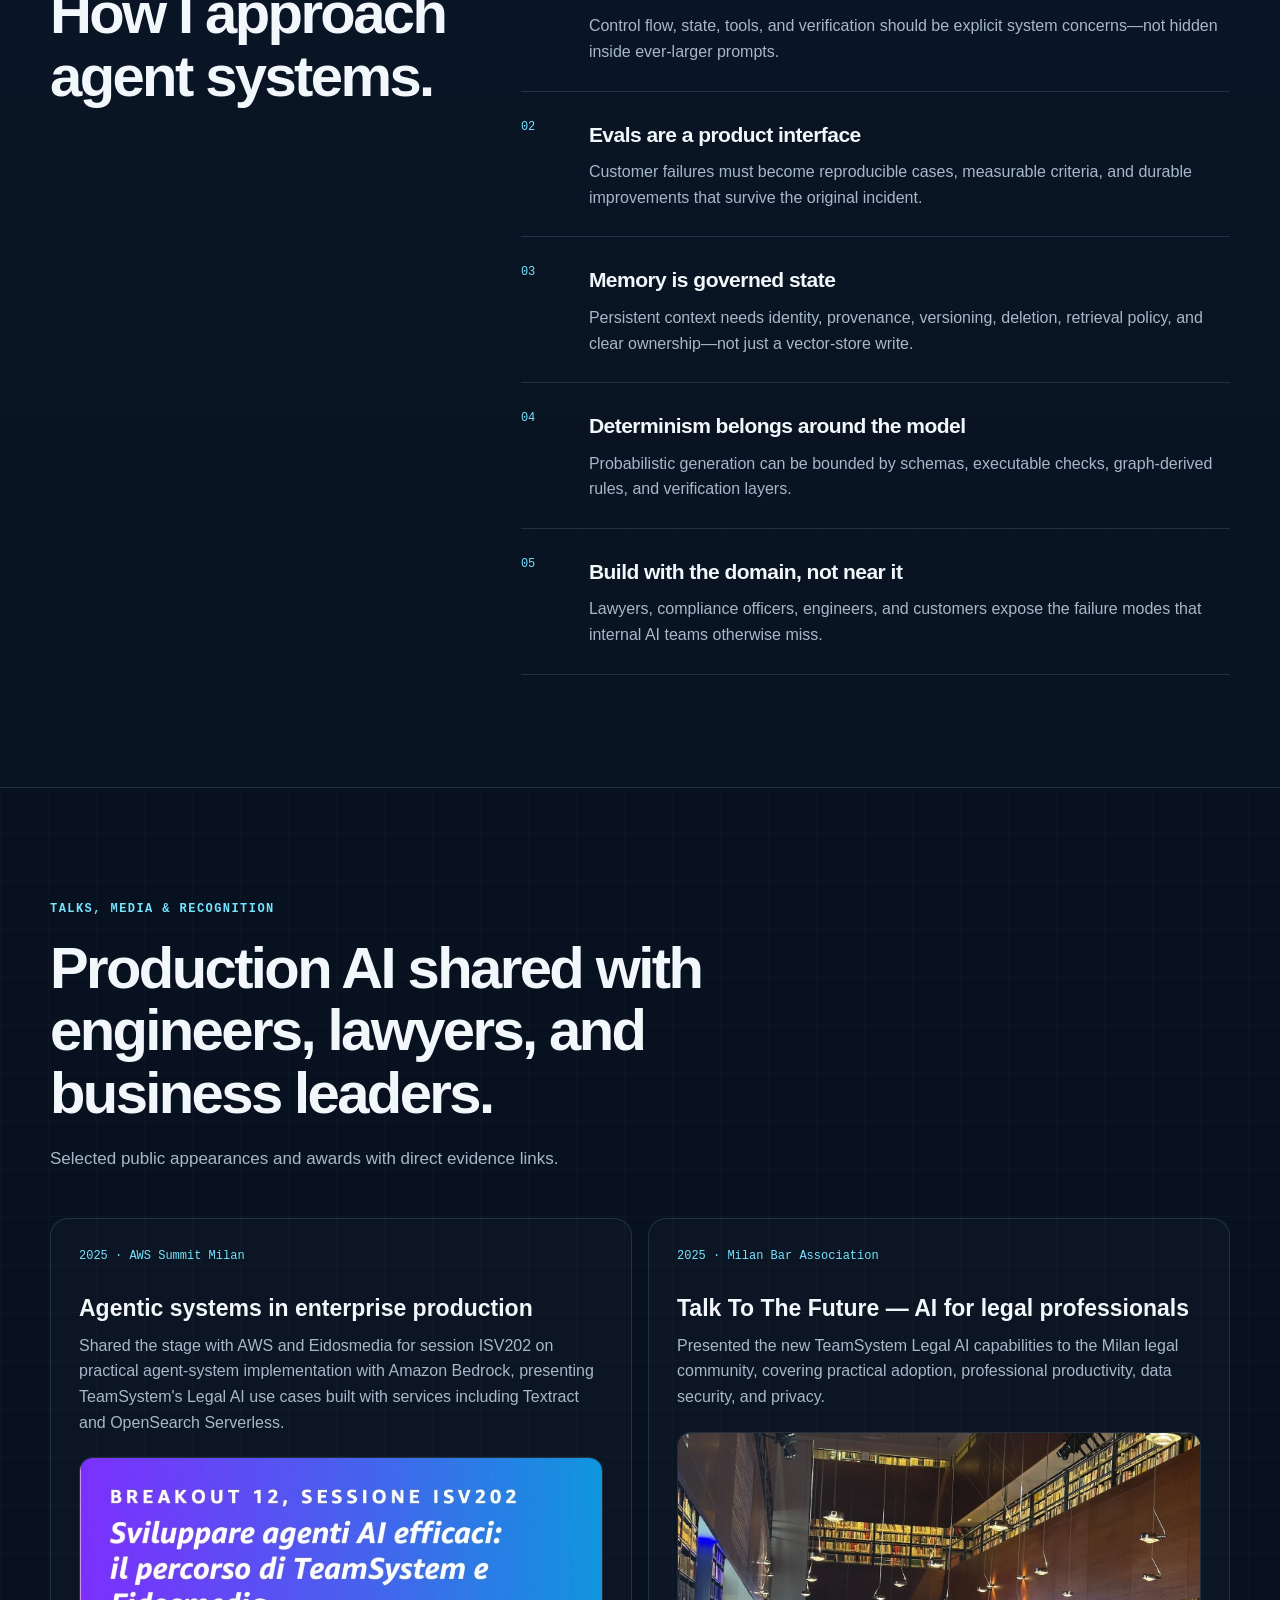
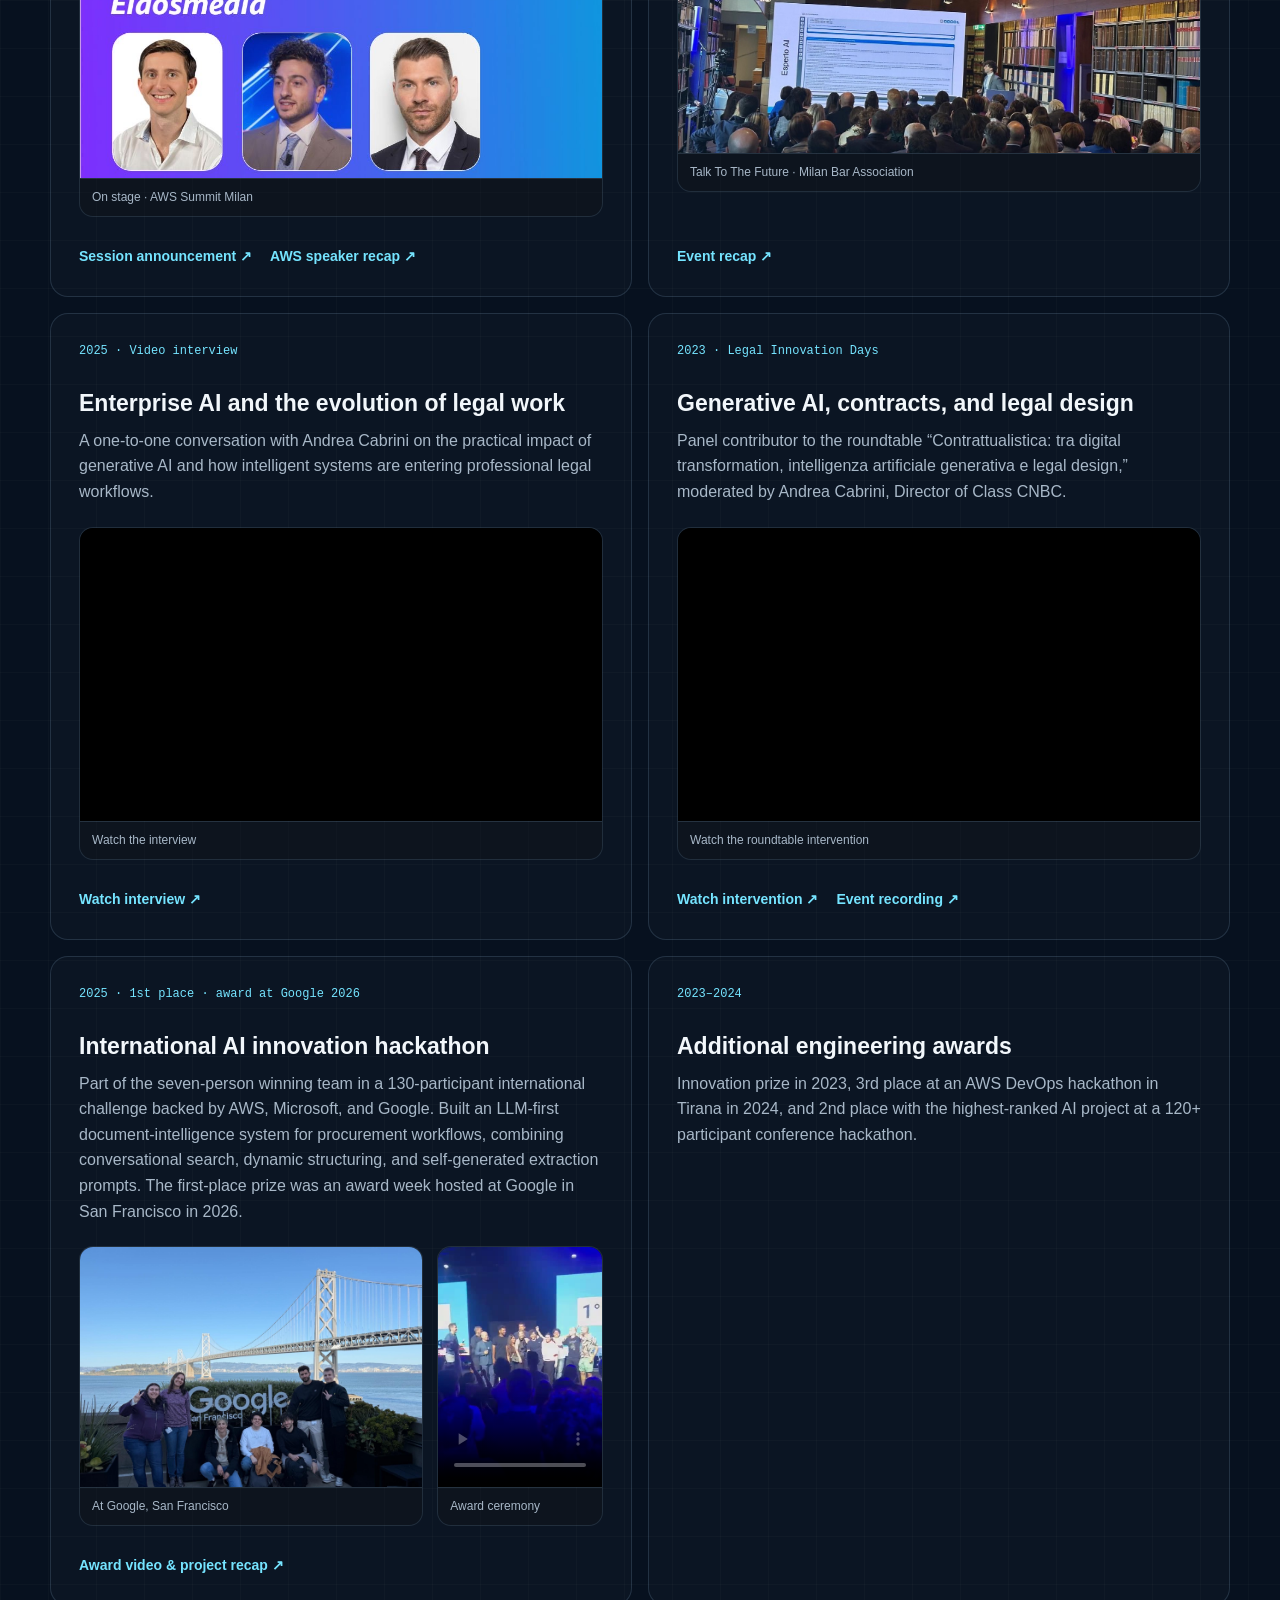
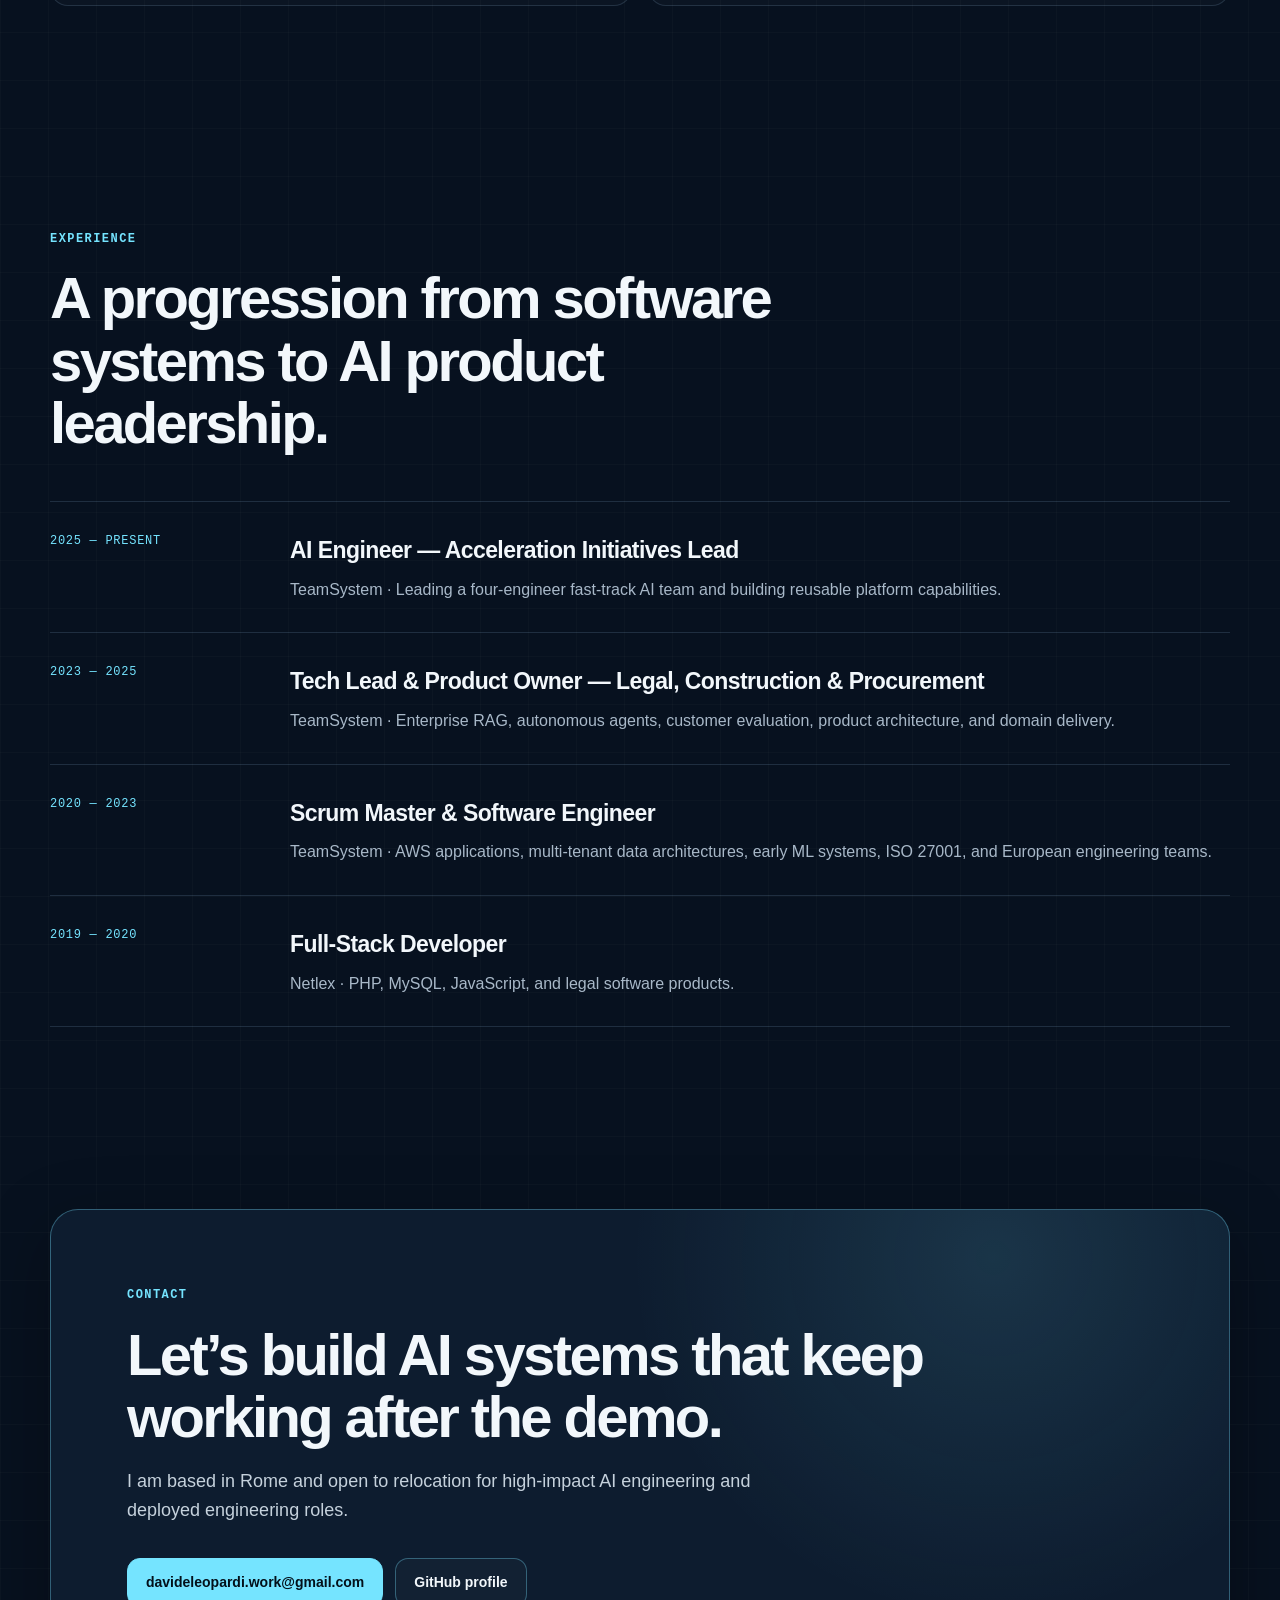
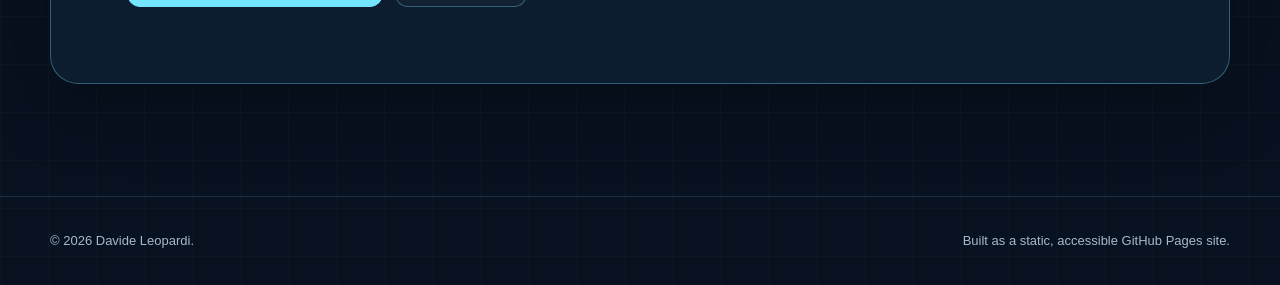
==== commit 577acd45: "feat: embed 2025 video interview (Andrea Cabrini) in recognition" ====
--- a/index.html
+++ b/index.html
@@ -497,10 +497,16 @@
             </div>
           </article>
 
-          <article class="reveal">
+          <article class="reveal has-media">
             <span>2025 · Video interview</span>
             <h3>Enterprise AI and the evolution of legal work</h3>
             <p>A one-to-one conversation with Andrea Cabrini on the practical impact of generative AI and how intelligent systems are entering professional legal workflows.</p>
+            <figure class="media-embed">
+              <div class="video-frame">
+                <iframe src="https://www.youtube-nocookie.com/embed/Woka7CEXwD8" title="Enterprise AI and the evolution of legal work — interview with Andrea Cabrini" loading="lazy" referrerpolicy="strict-origin-when-cross-origin" allow="accelerometer; clipboard-write; encrypted-media; gyroscope; picture-in-picture; web-share" allowfullscreen></iframe>
+              </div>
+              <figcaption>Watch the interview</figcaption>
+            </figure>
             <div class="recognition-links">
               <a href="https://www.youtube.com/watch?v=Woka7CEXwD8&list=PLnMudaA4tRKFn0R6Glsa9IKVO1B_xUxRd&index=18" target="_blank" rel="noreferrer">Watch interview ↗</a>
             </div>
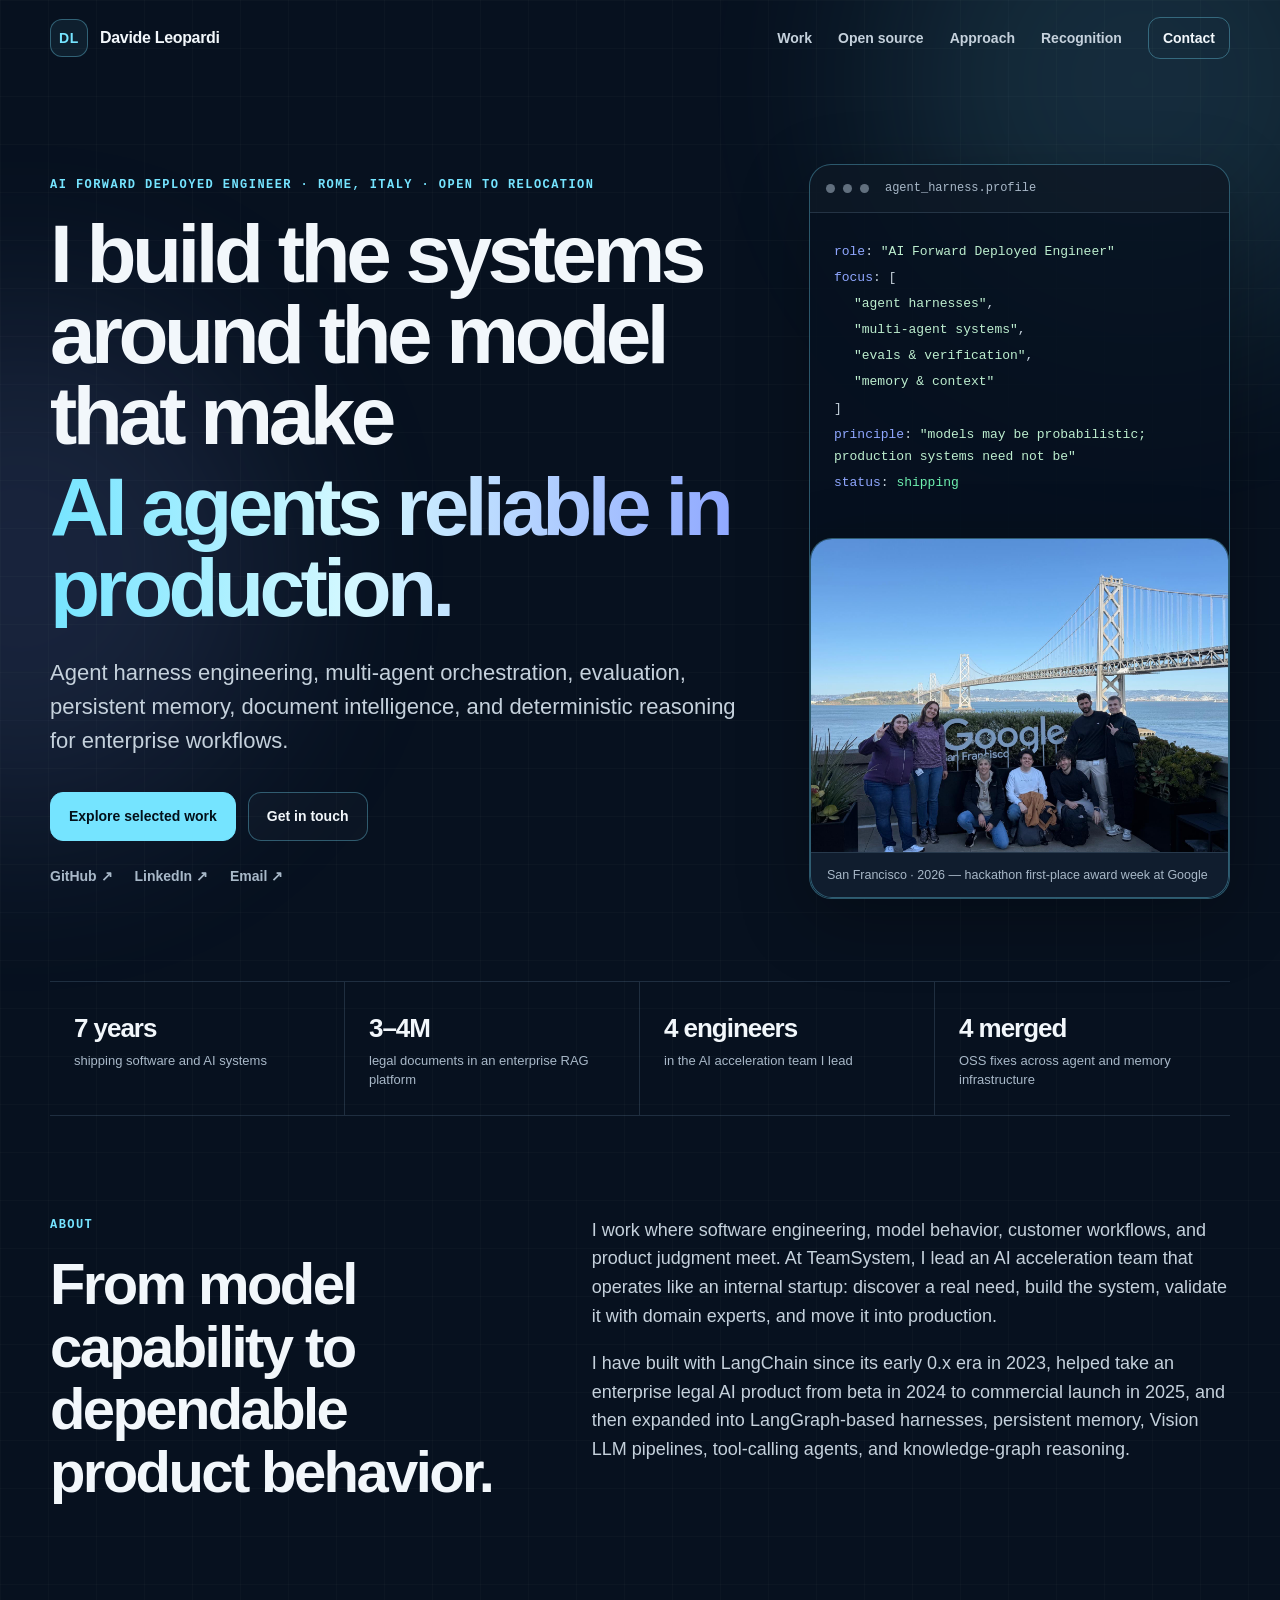
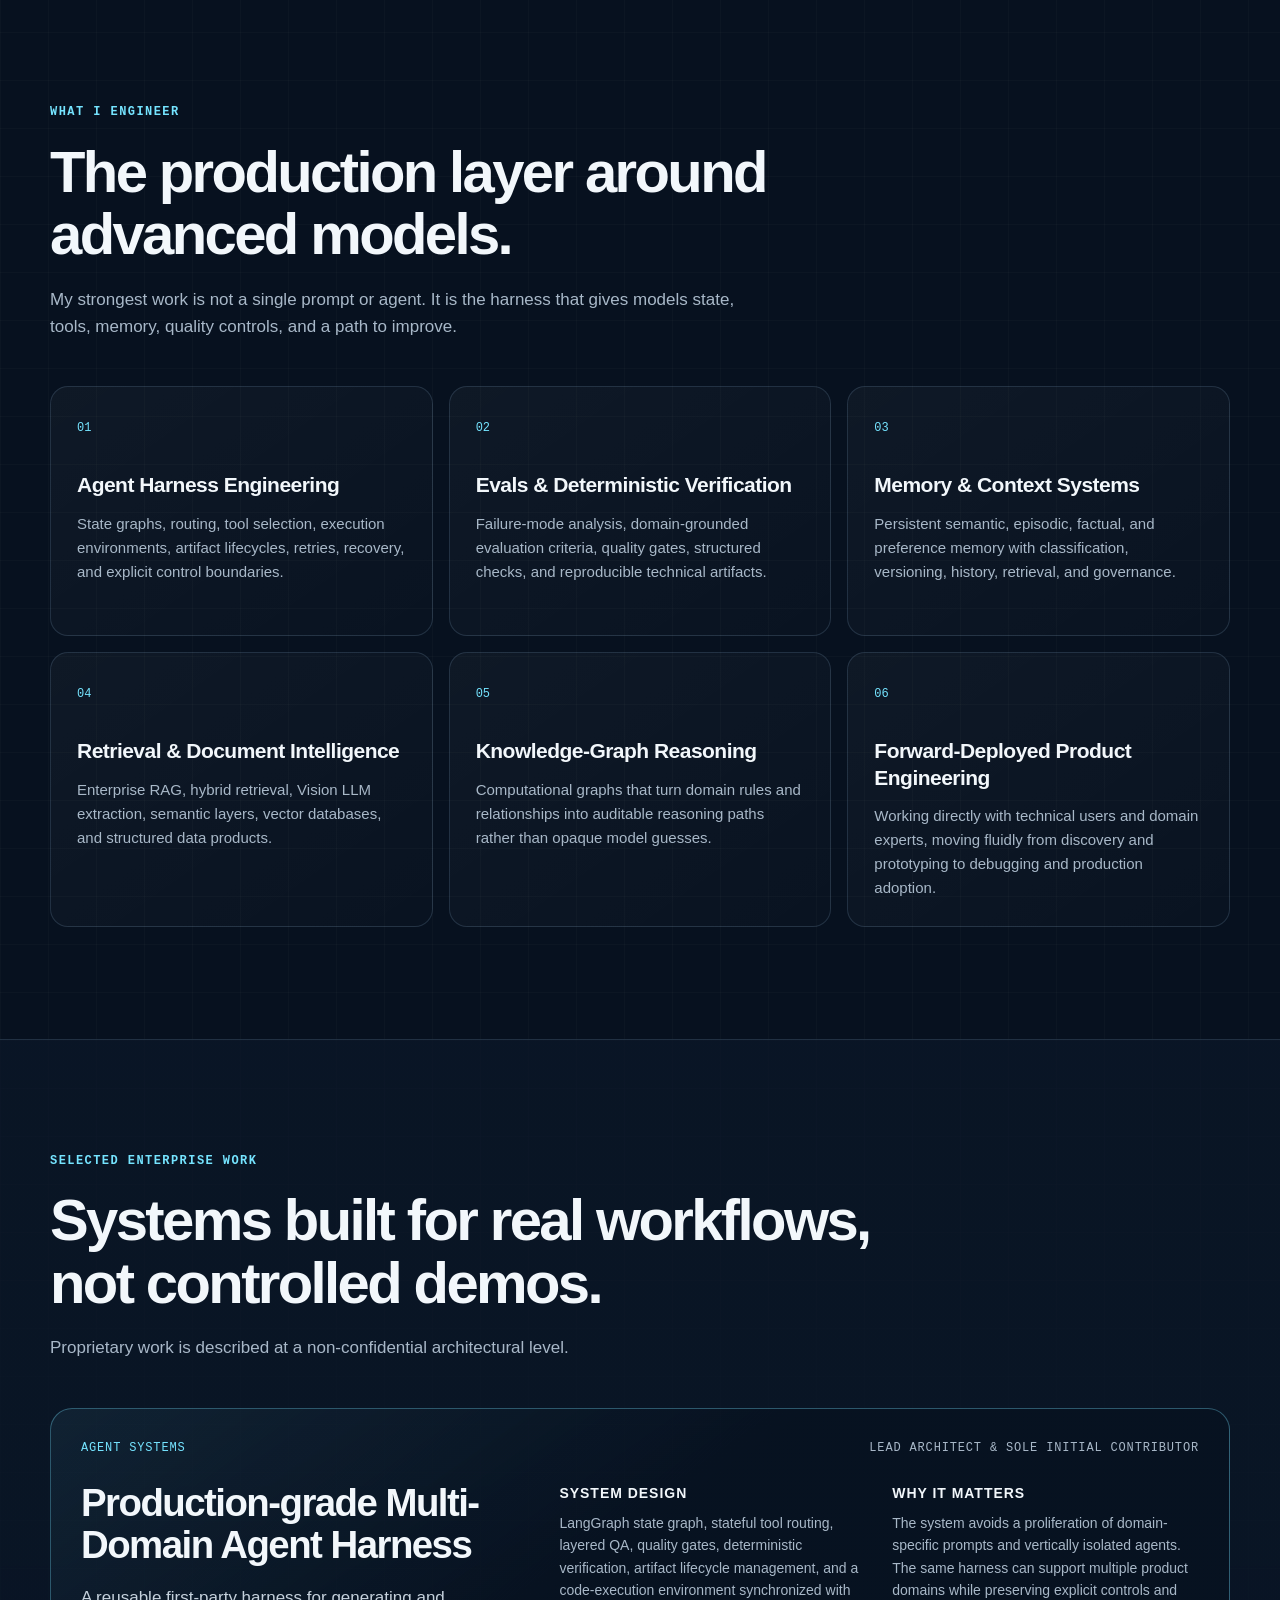
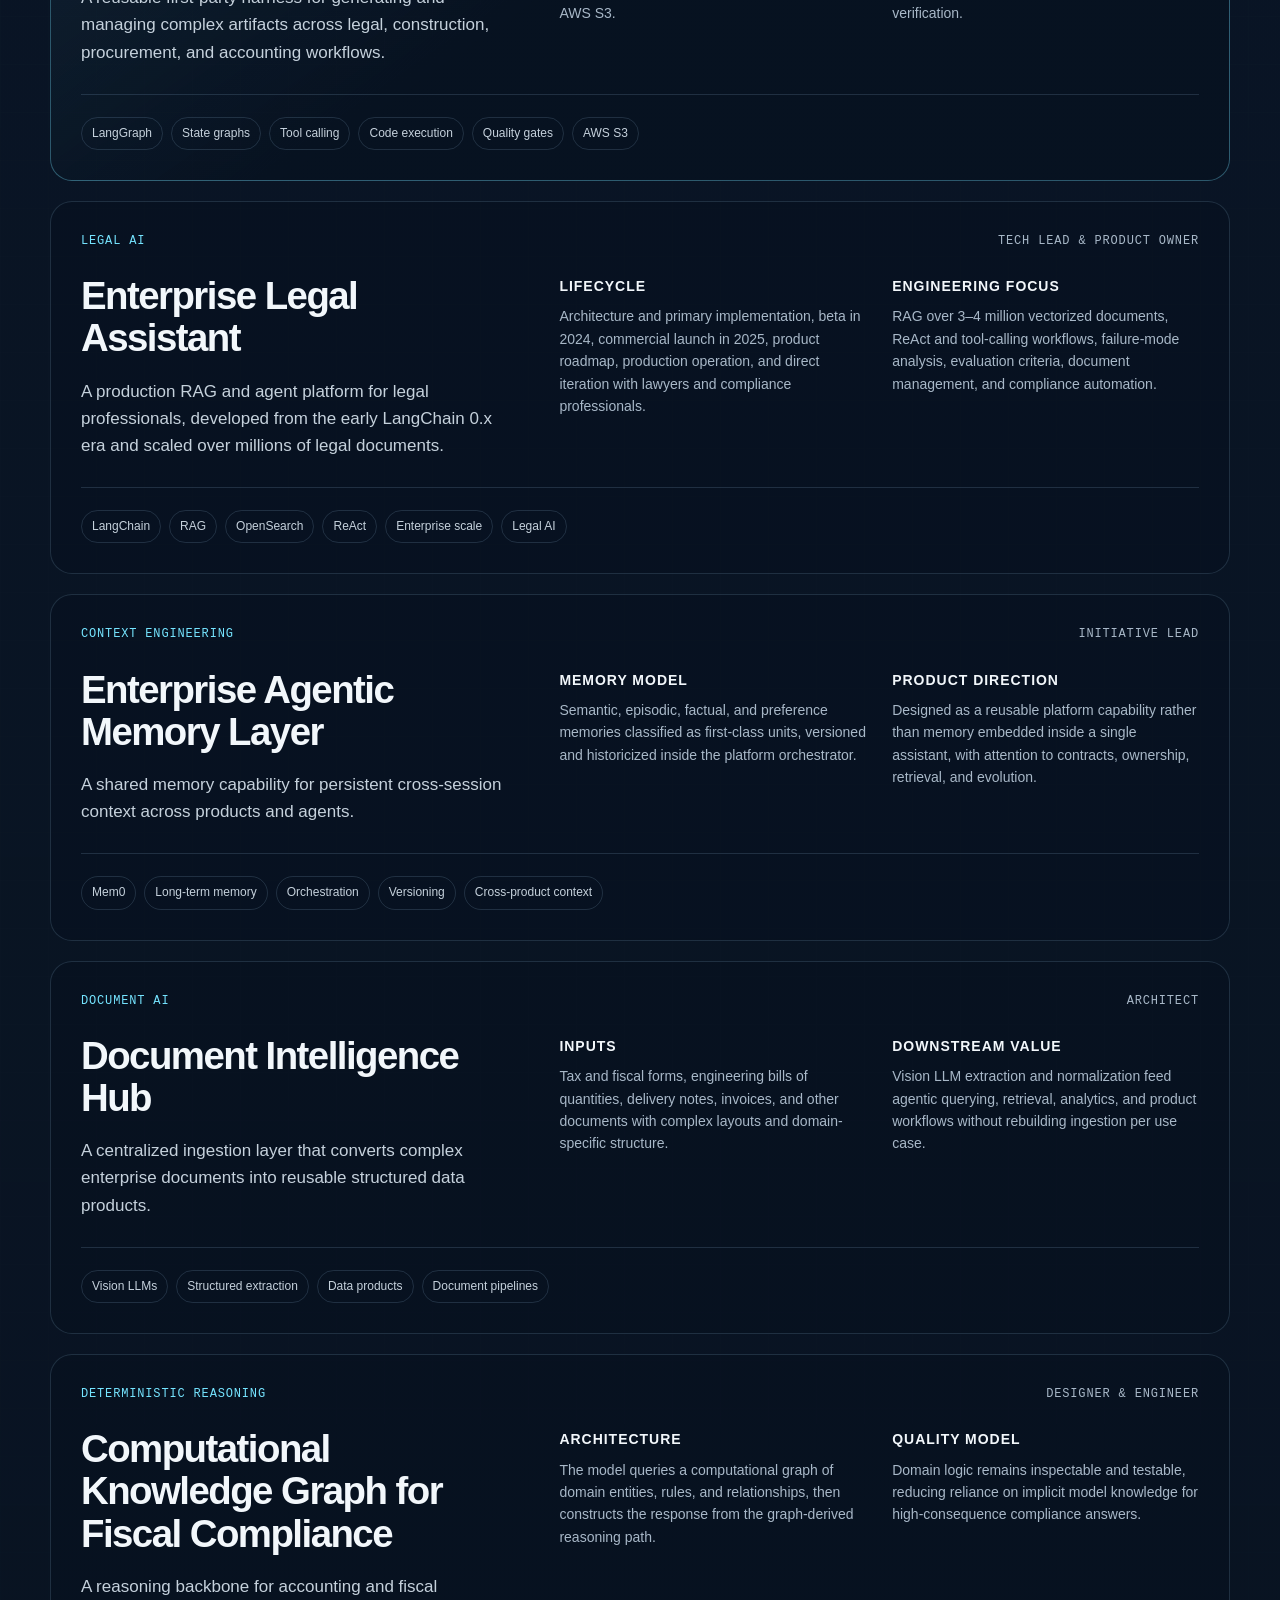
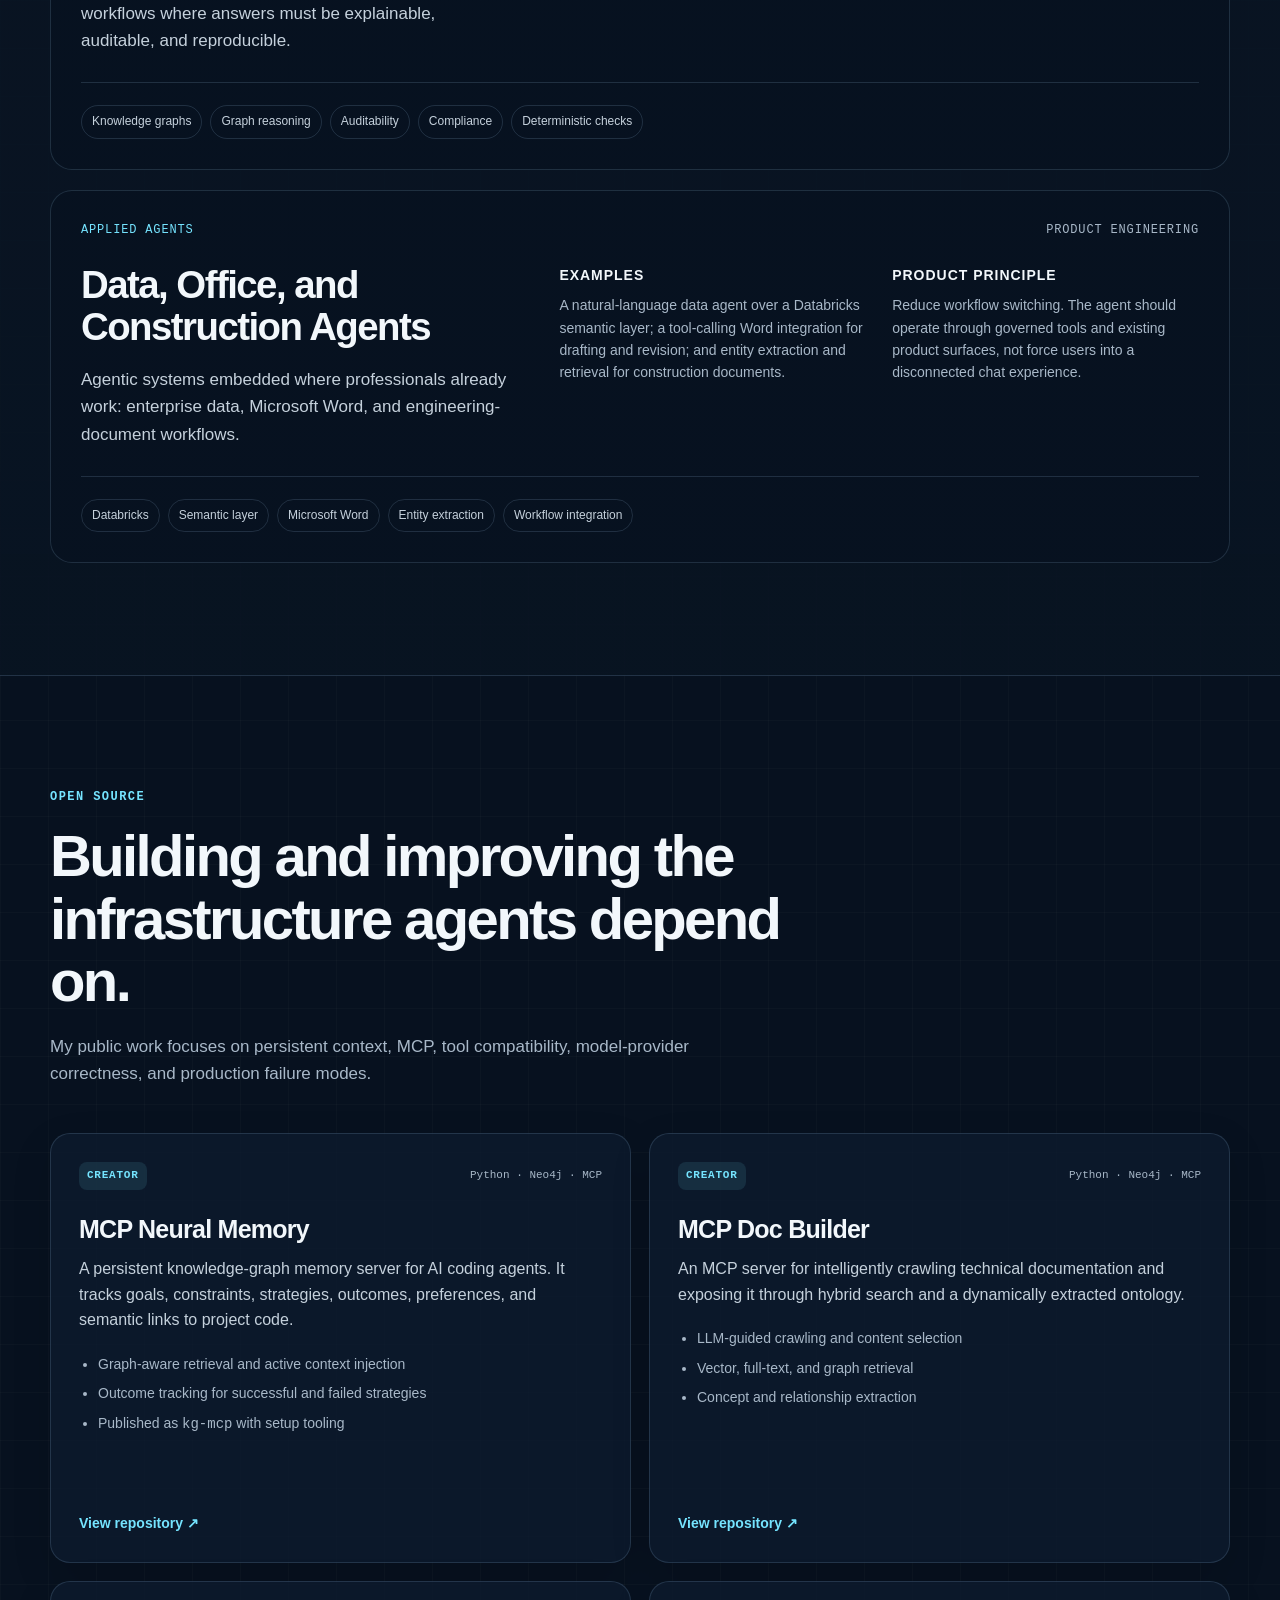
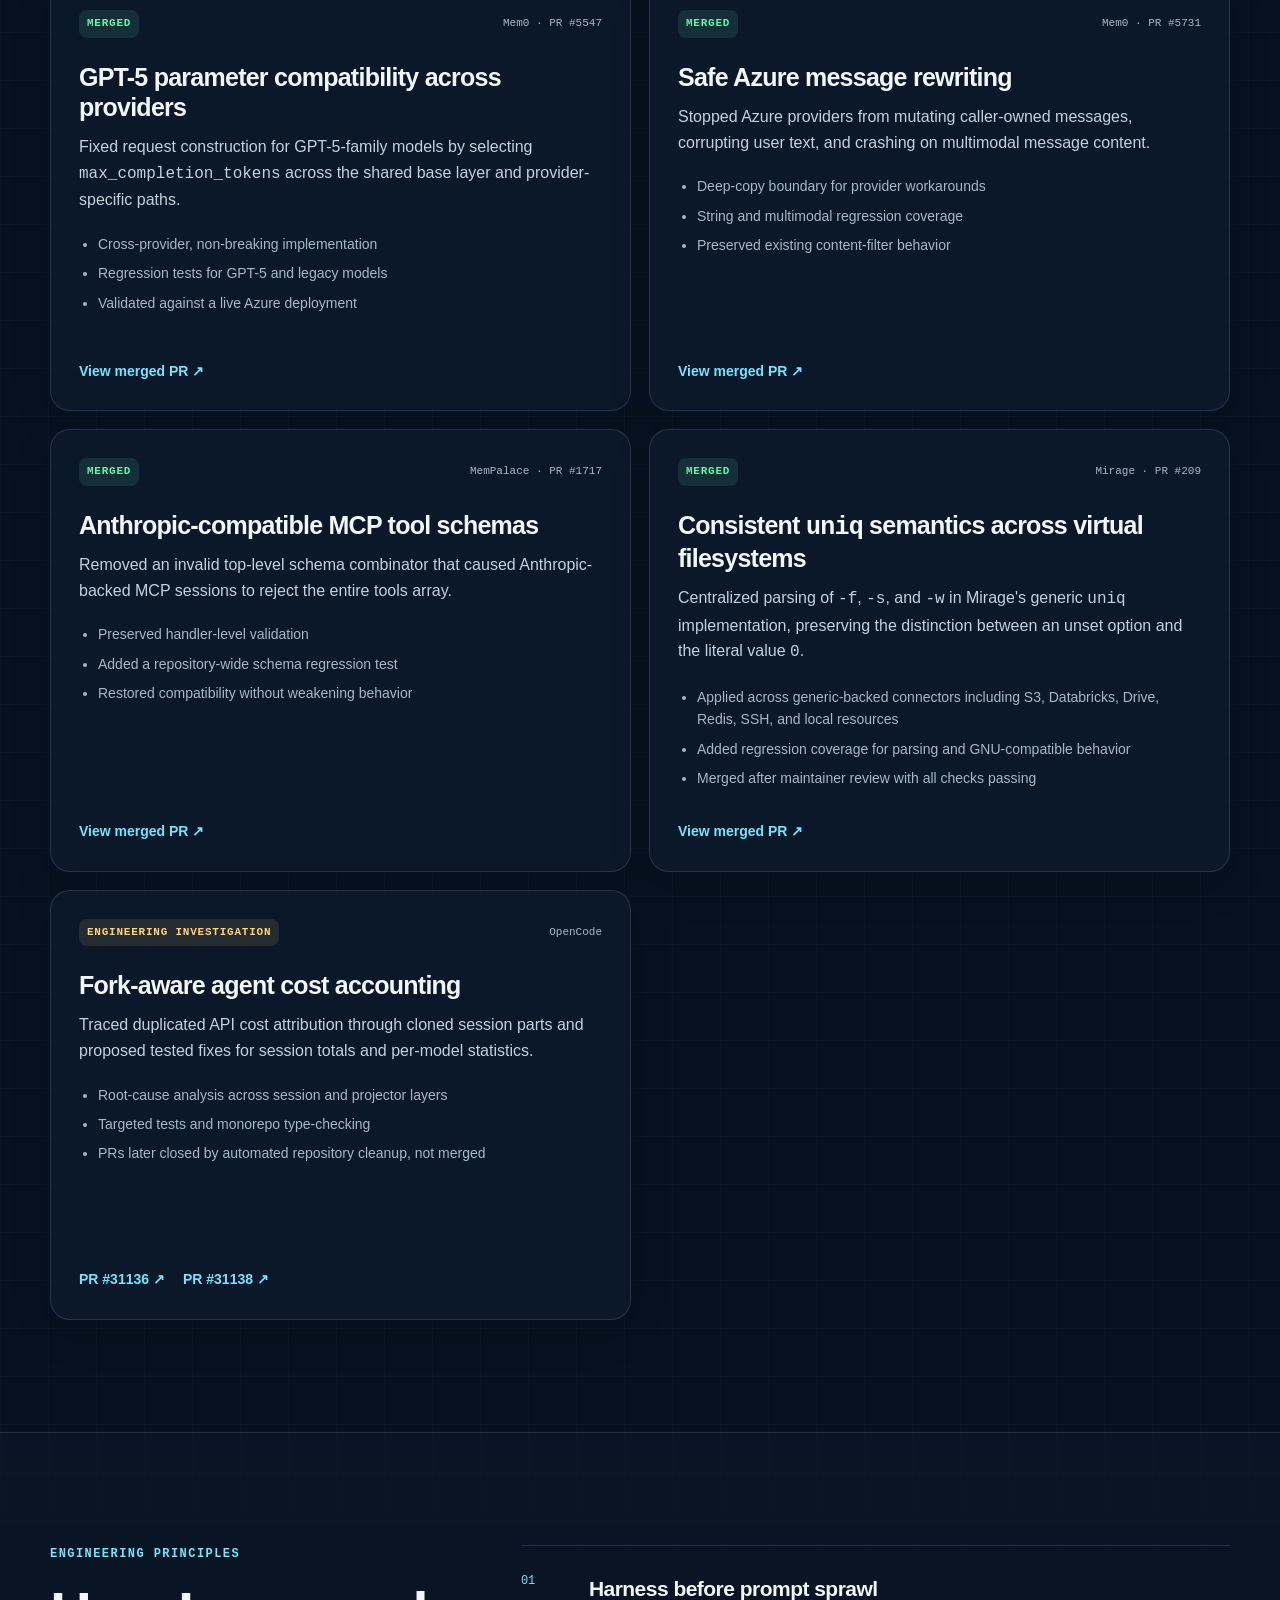
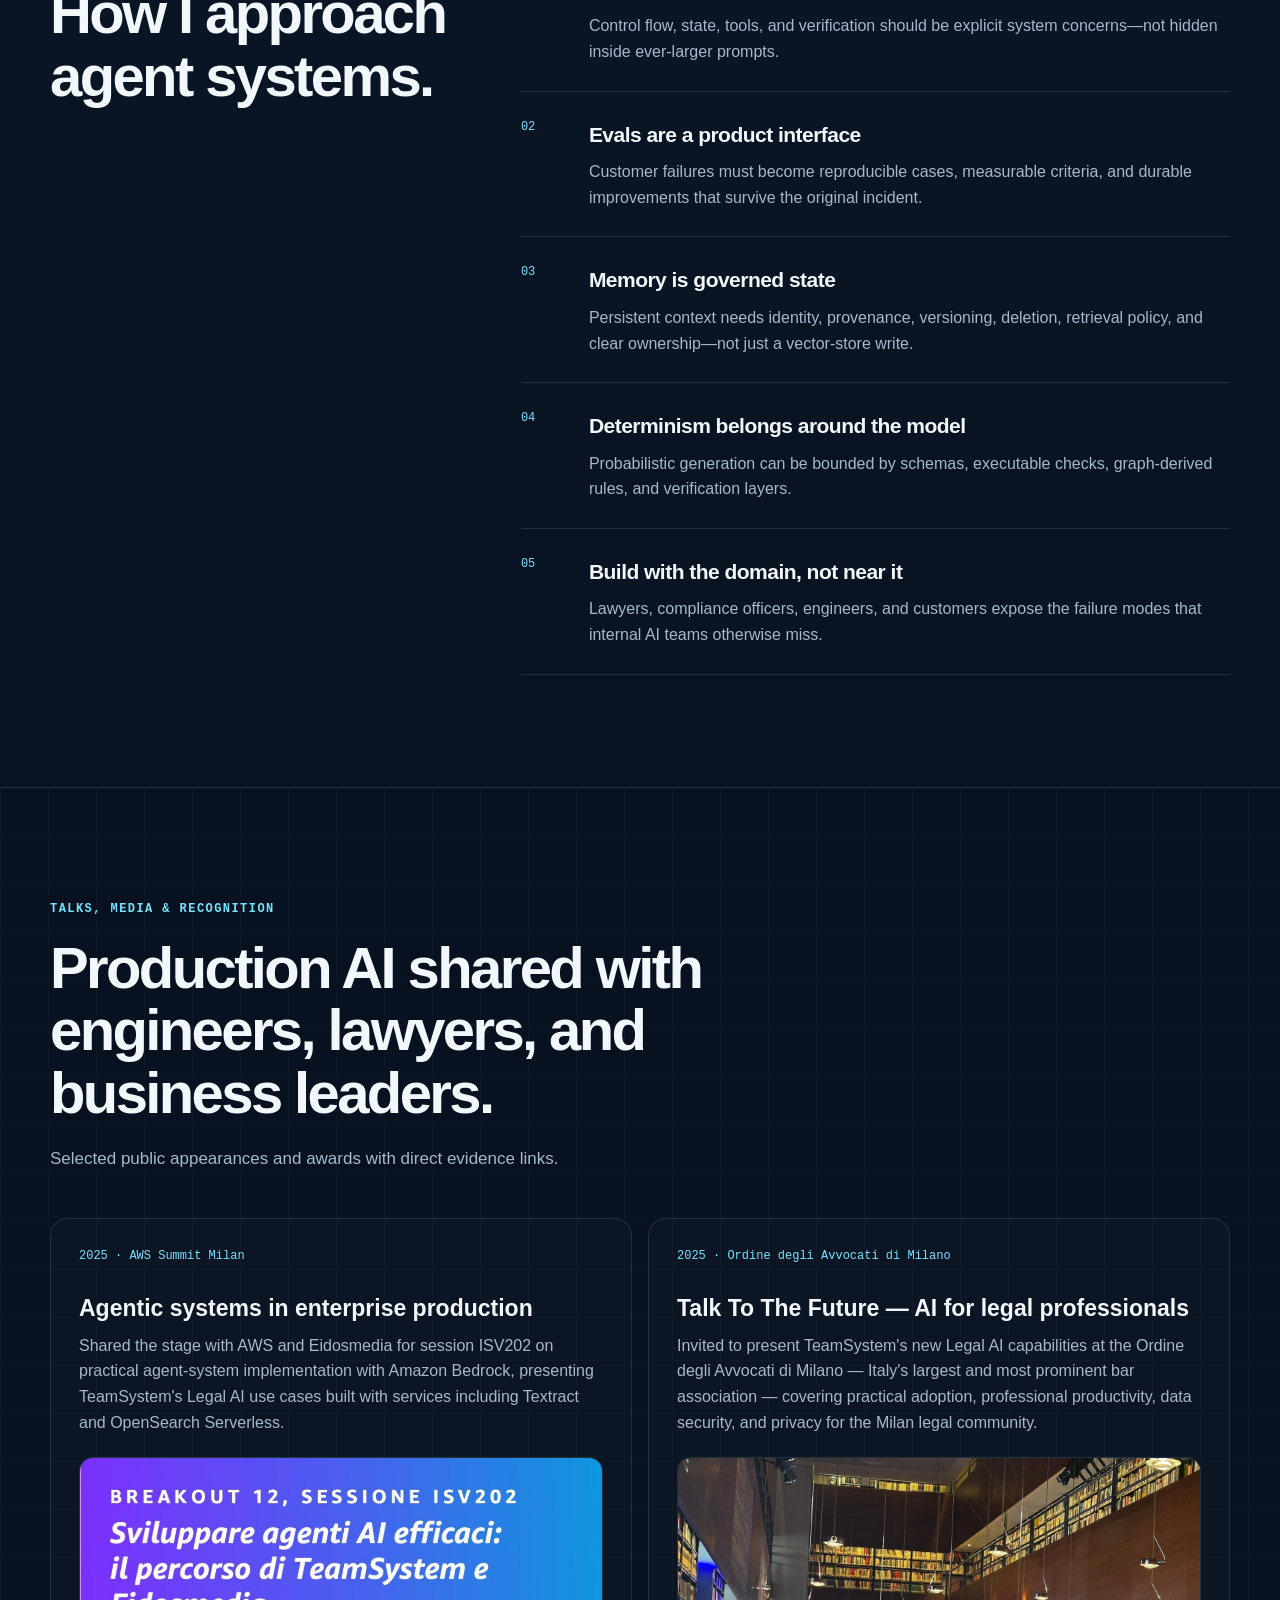
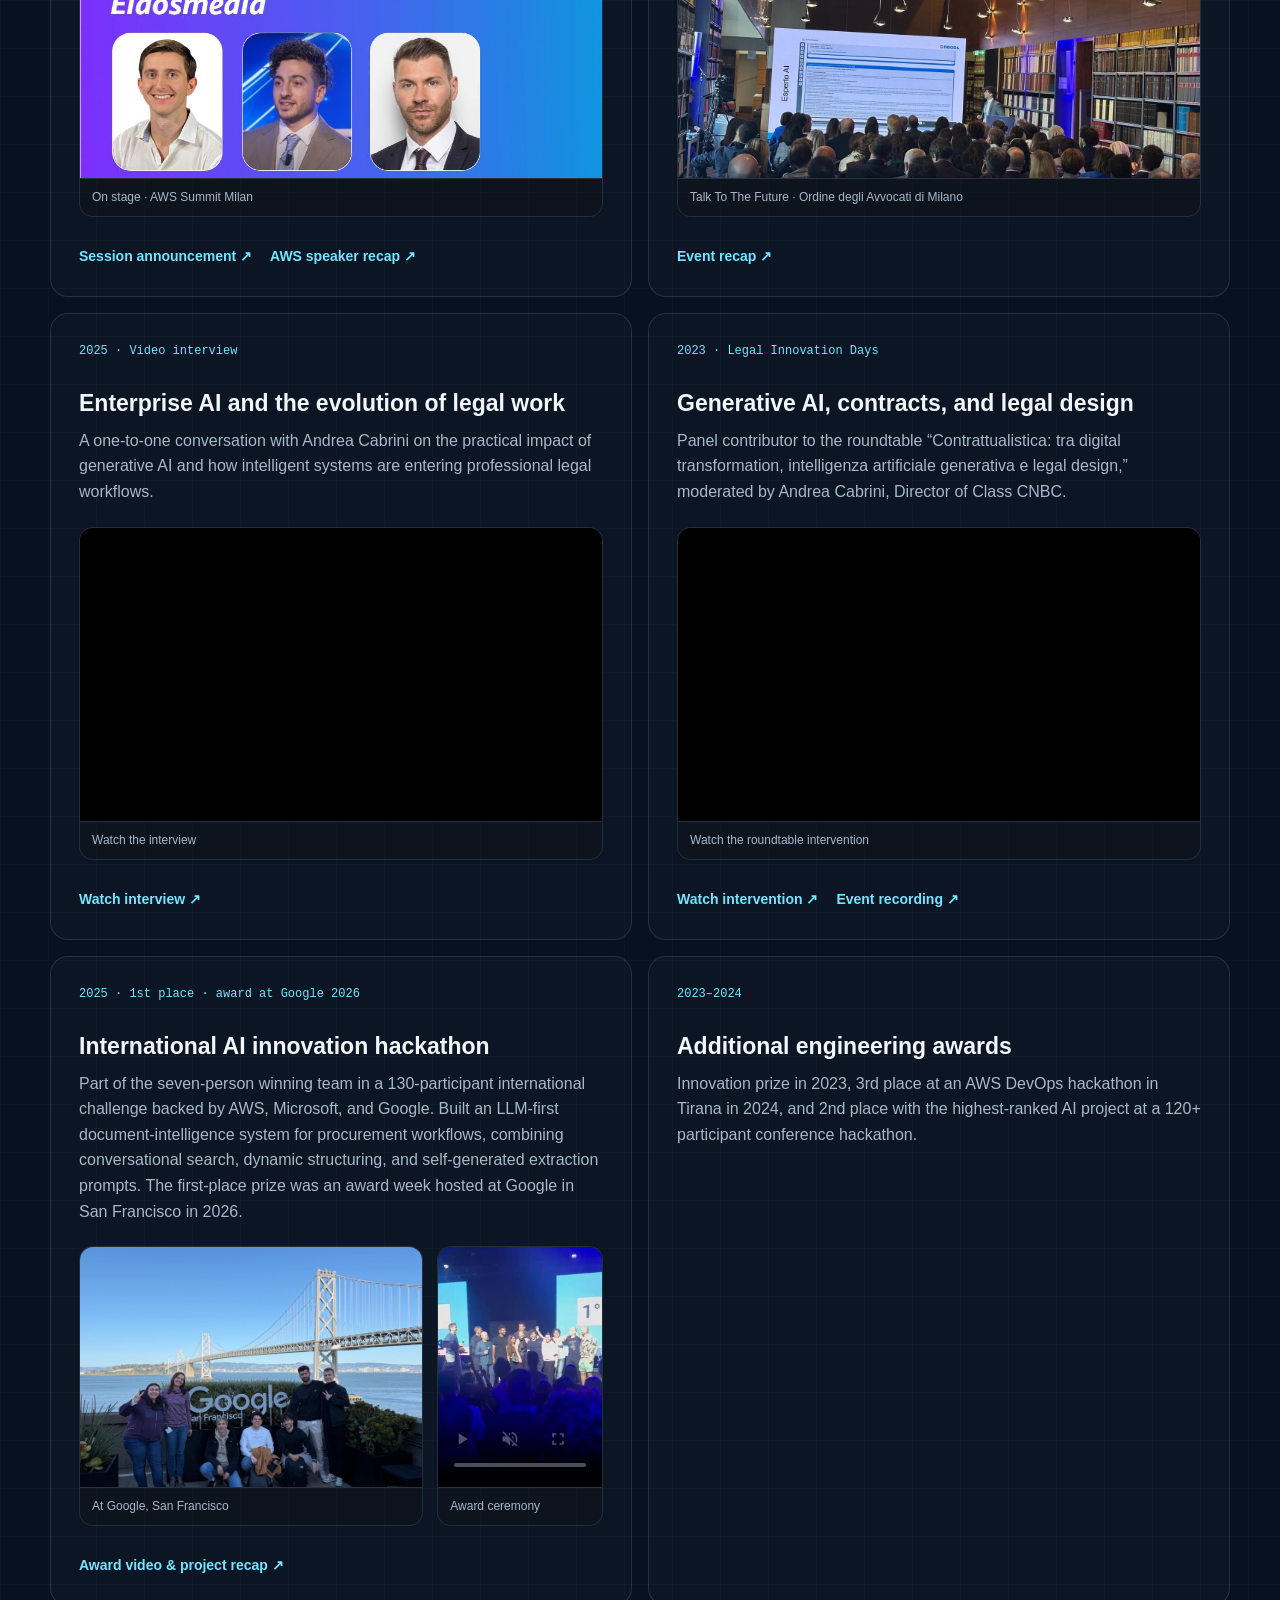
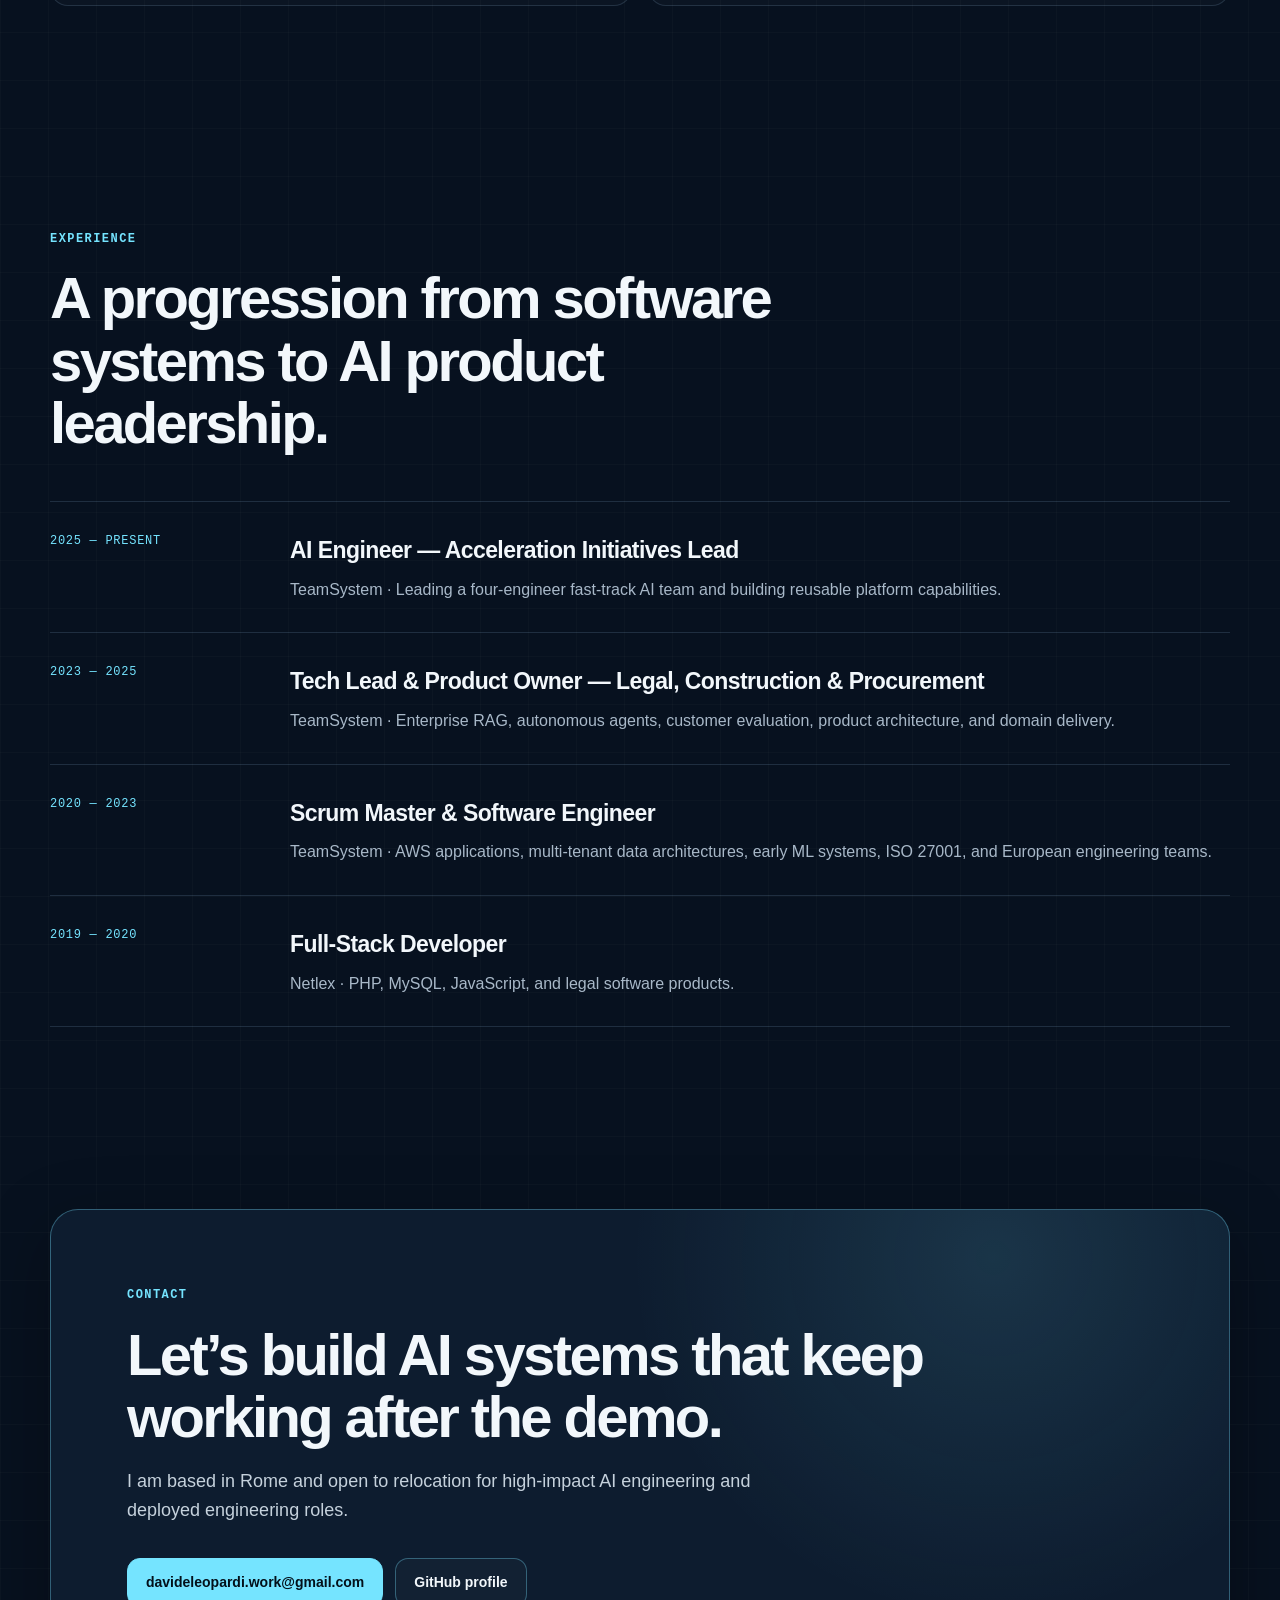
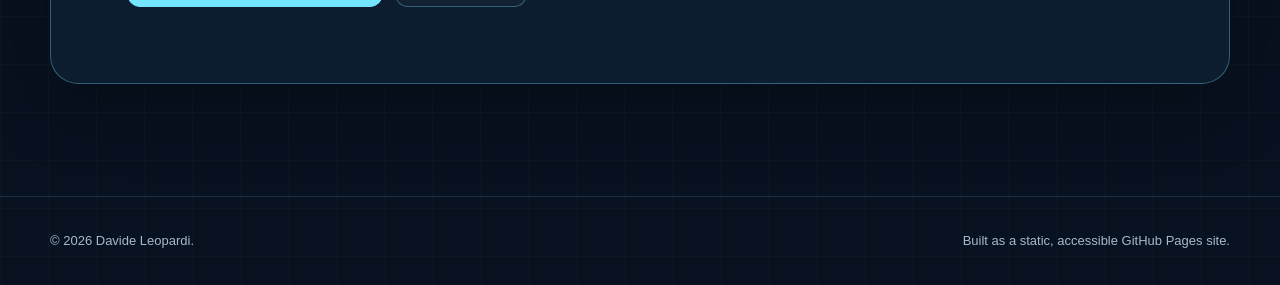
==== commit 9406f1f5: "fix: mobile nav overflow (hamburger off-screen) + rename to Ordine degli Avvocati di Milano" ====
--- a/index.html
+++ b/index.html
@@ -482,15 +482,15 @@
           </article>
 
           <article class="reveal has-media">
-            <span>2025 · Milan Bar Association</span>
+            <span>2025 · Ordine degli Avvocati di Milano</span>
             <h3>Talk To The Future — AI for legal professionals</h3>
-            <p>Presented the new TeamSystem Legal AI capabilities to the Milan legal community, covering practical adoption, professional productivity, data security, and privacy.</p>
+            <p>Invited to present TeamSystem's new Legal AI capabilities at the Ordine degli Avvocati di Milano — Italy's largest and most prominent bar association — covering practical adoption, professional productivity, data security, and privacy for the Milan legal community.</p>
             <figure class="media-single">
               <img
                 src="assets/media/milan-bar-talk.jpg"
-                alt="Davide Leopardi presenting Talk To The Future at the Milan Bar Association"
+                alt="Davide Leopardi presenting Talk To The Future at the Ordine degli Avvocati di Milano"
                 width="1400" height="1050" loading="lazy" decoding="async">
-              <figcaption>Talk To The Future · Milan Bar Association</figcaption>
+              <figcaption>Talk To The Future · Ordine degli Avvocati di Milano</figcaption>
             </figure>
             <div class="recognition-links">
               <a href="https://www.linkedin.com/posts/nicolabaraldi_grazie-davide-leopardi-per-la-splendida-presentazione-activity-7331711756051857410-qImx" target="_blank" rel="noreferrer">Event recap ↗</a>
--- a/styles.css
+++ b/styles.css
@@ -18,10 +18,11 @@
 }
 
 * { box-sizing: border-box; }
-html { scroll-behavior: smooth; }
+html { scroll-behavior: smooth; overflow-x: hidden; }
 body {
   margin: 0;
   min-width: 320px;
+  overflow-x: hidden;
   background:
     linear-gradient(rgba(255,255,255,0.018) 1px, transparent 1px),
     linear-gradient(90deg, rgba(255,255,255,0.018) 1px, transparent 1px),
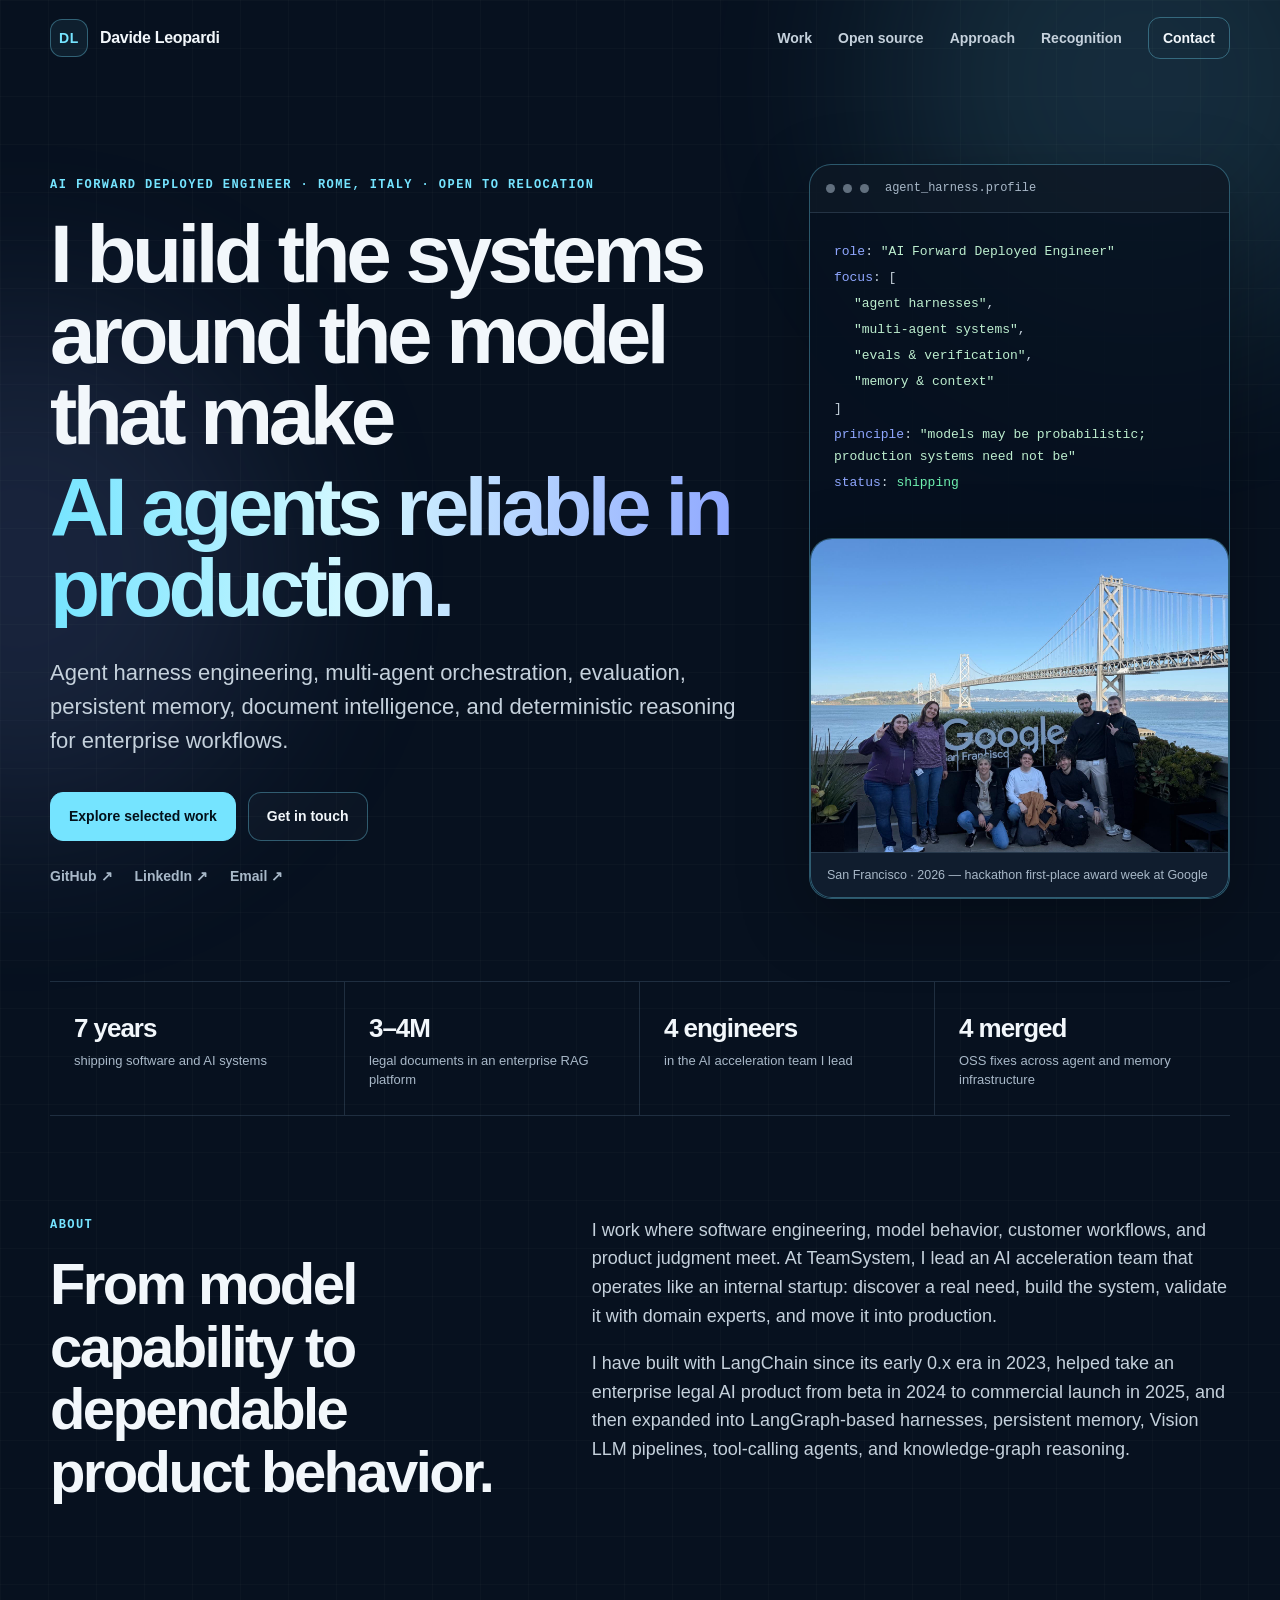
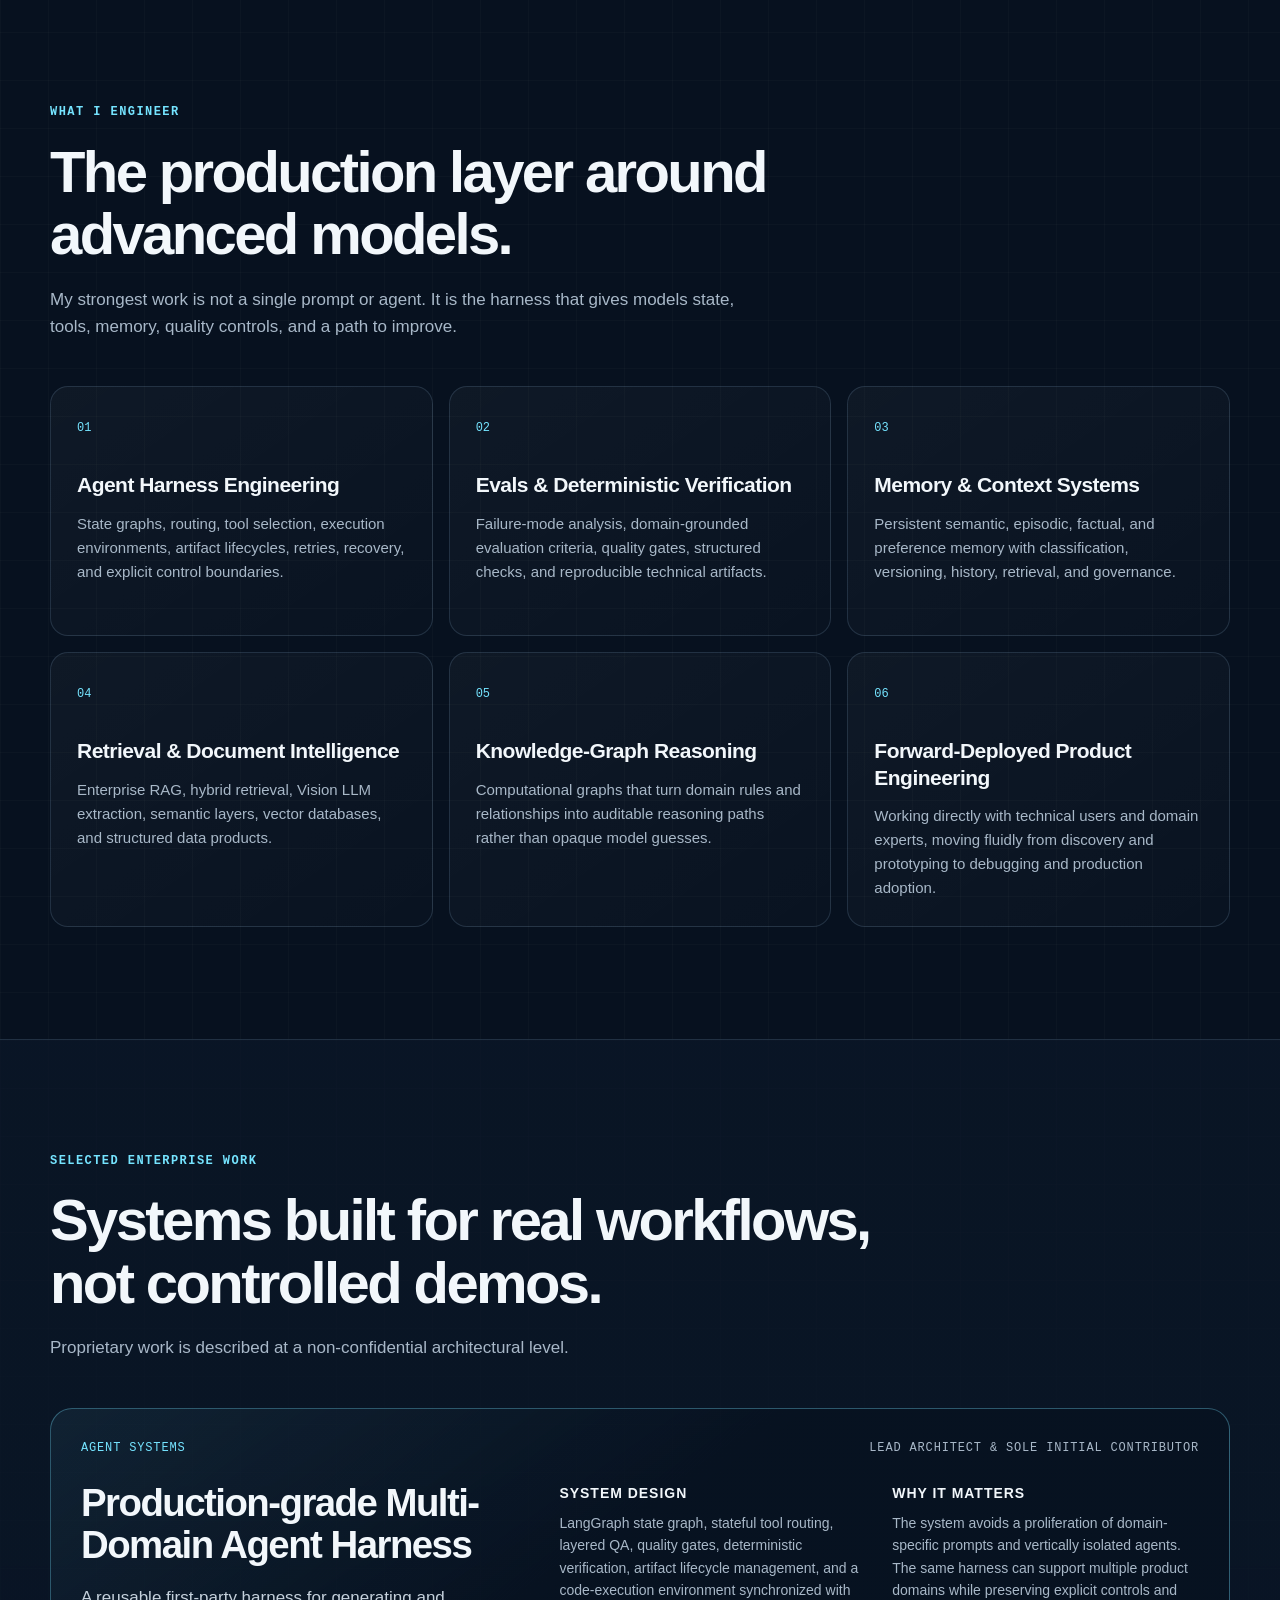
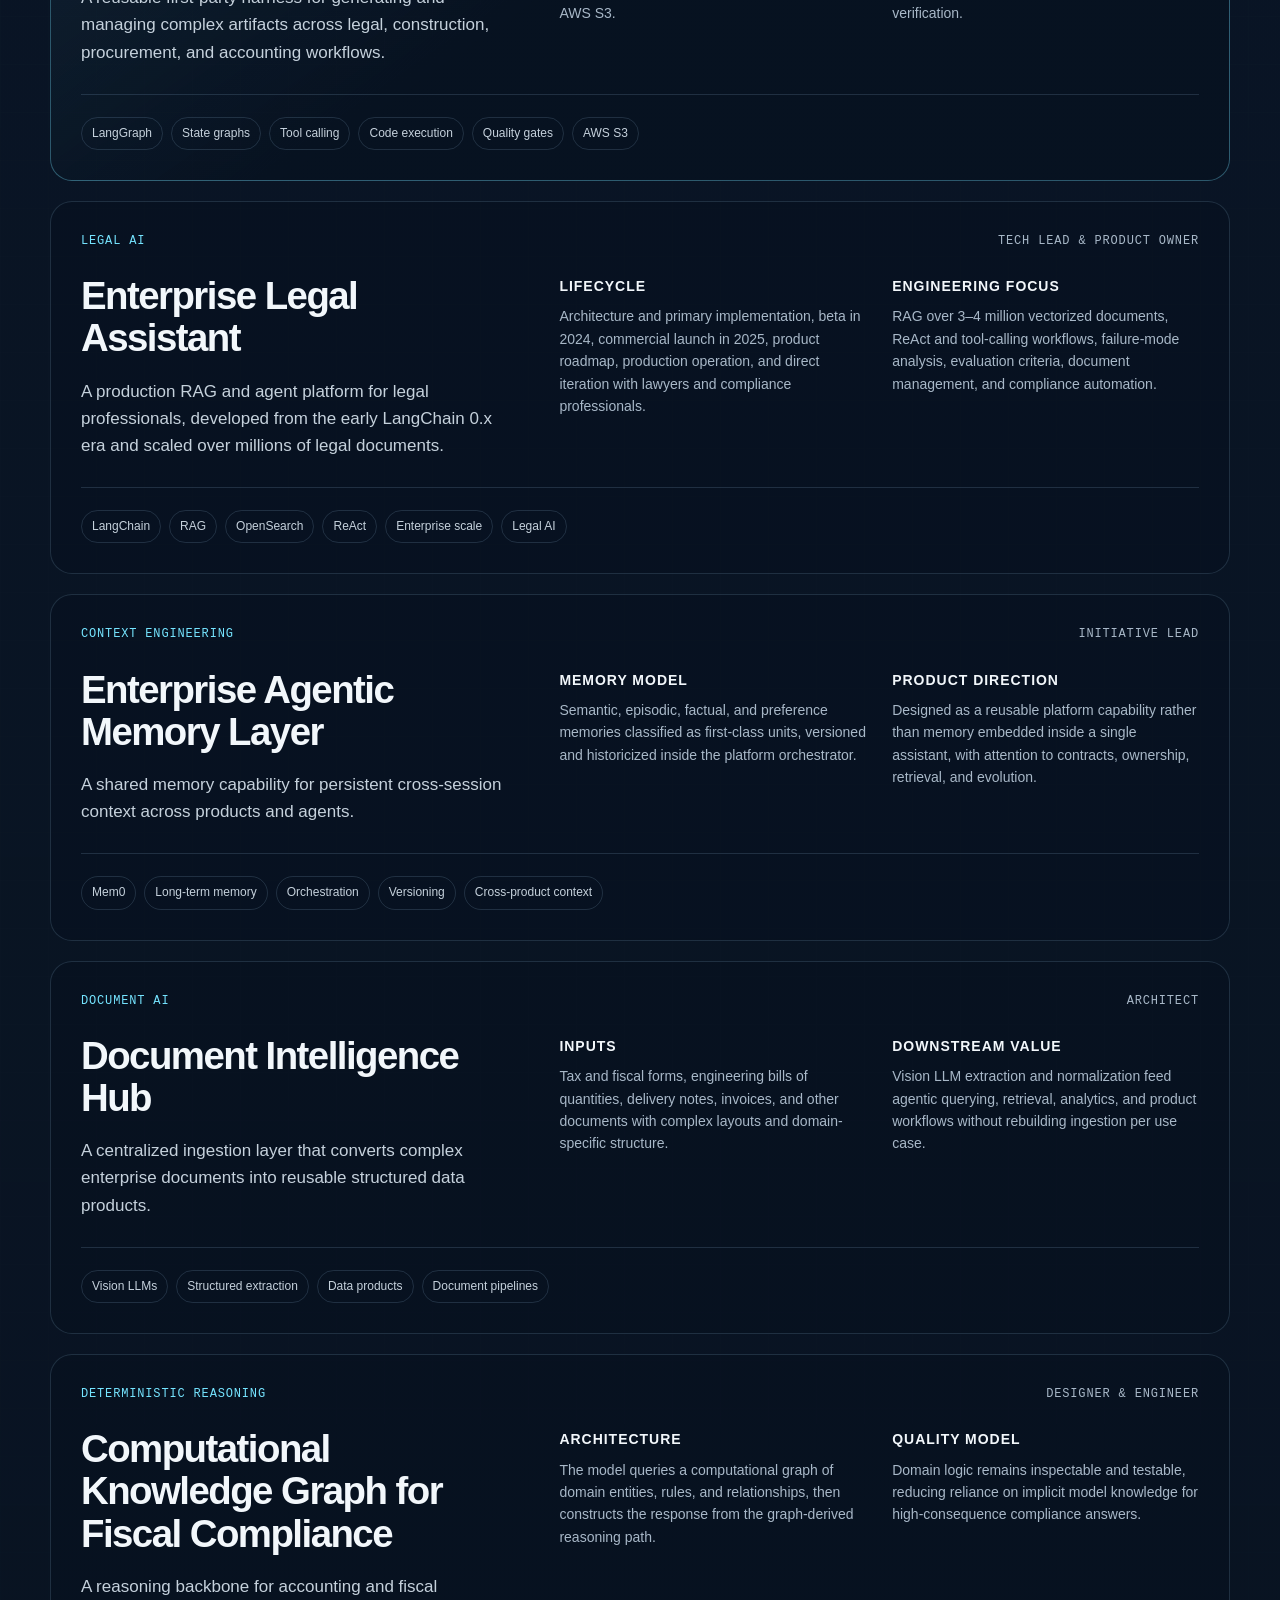
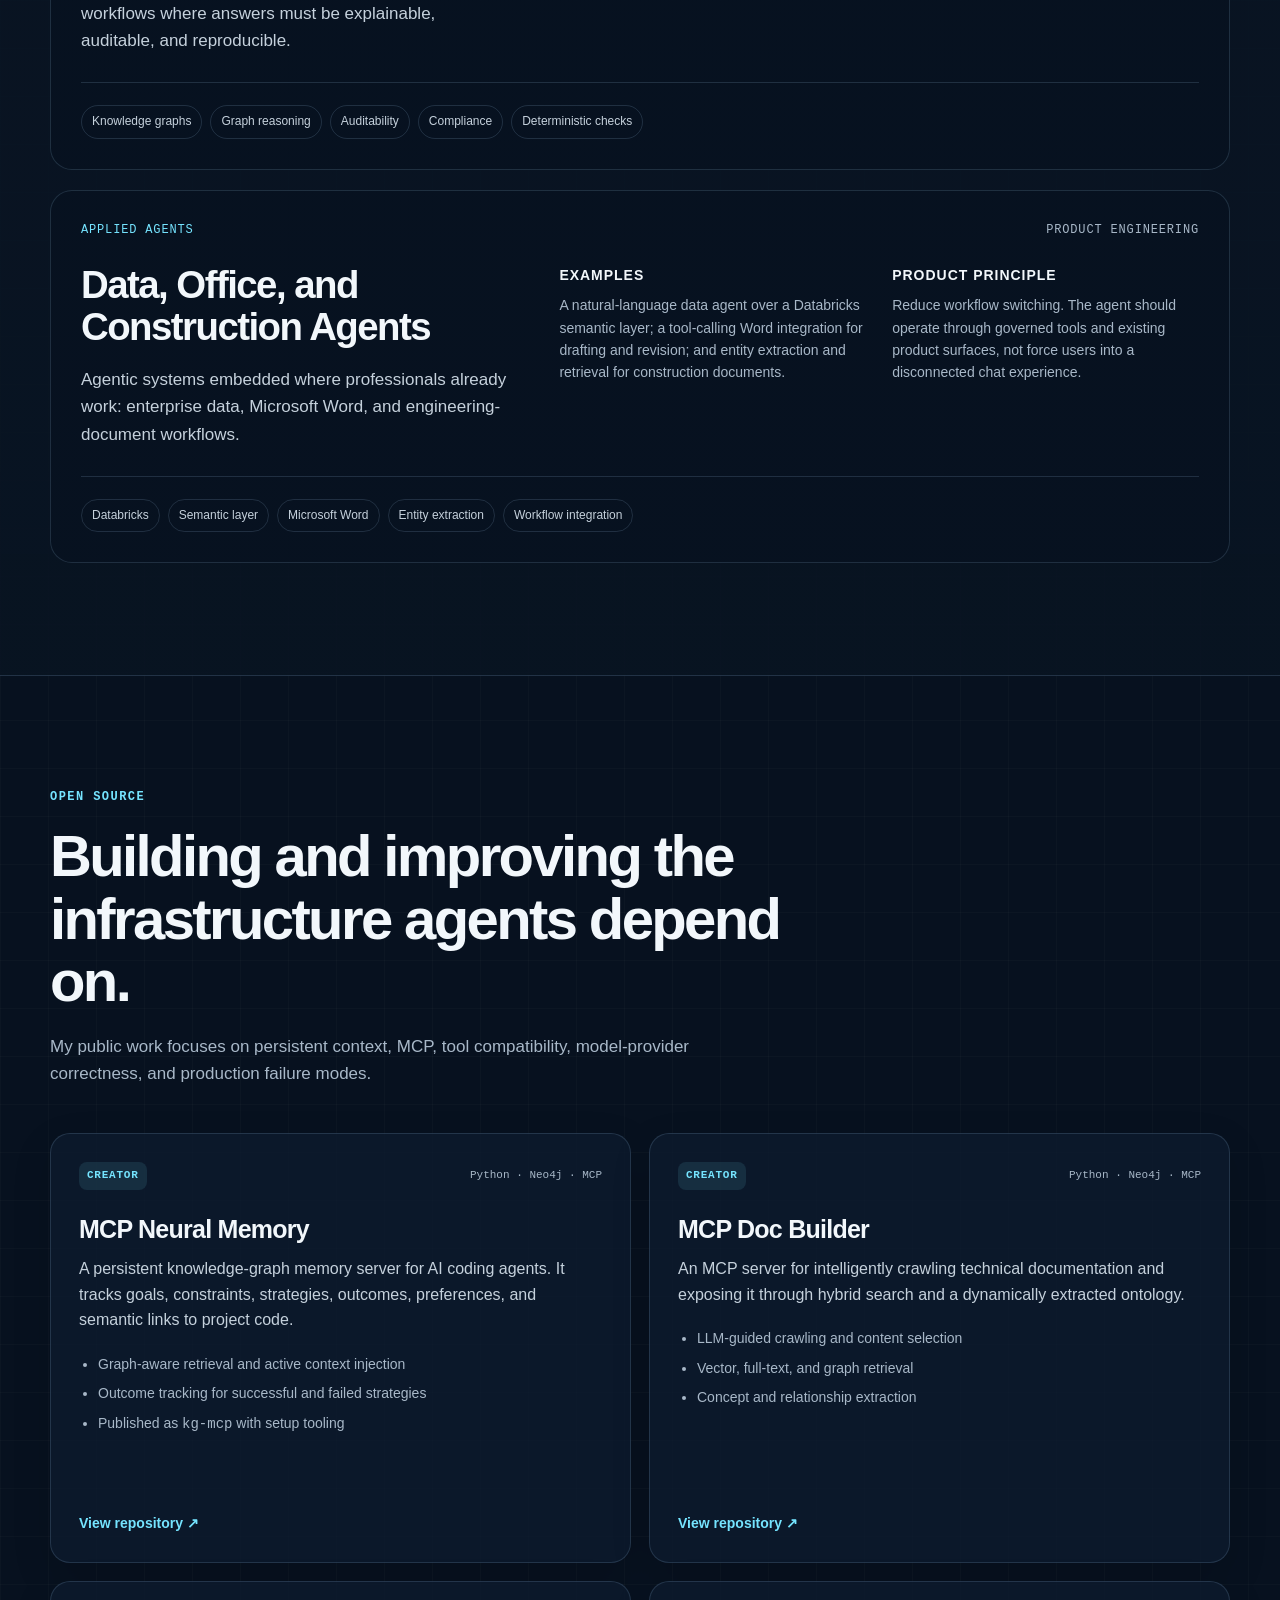
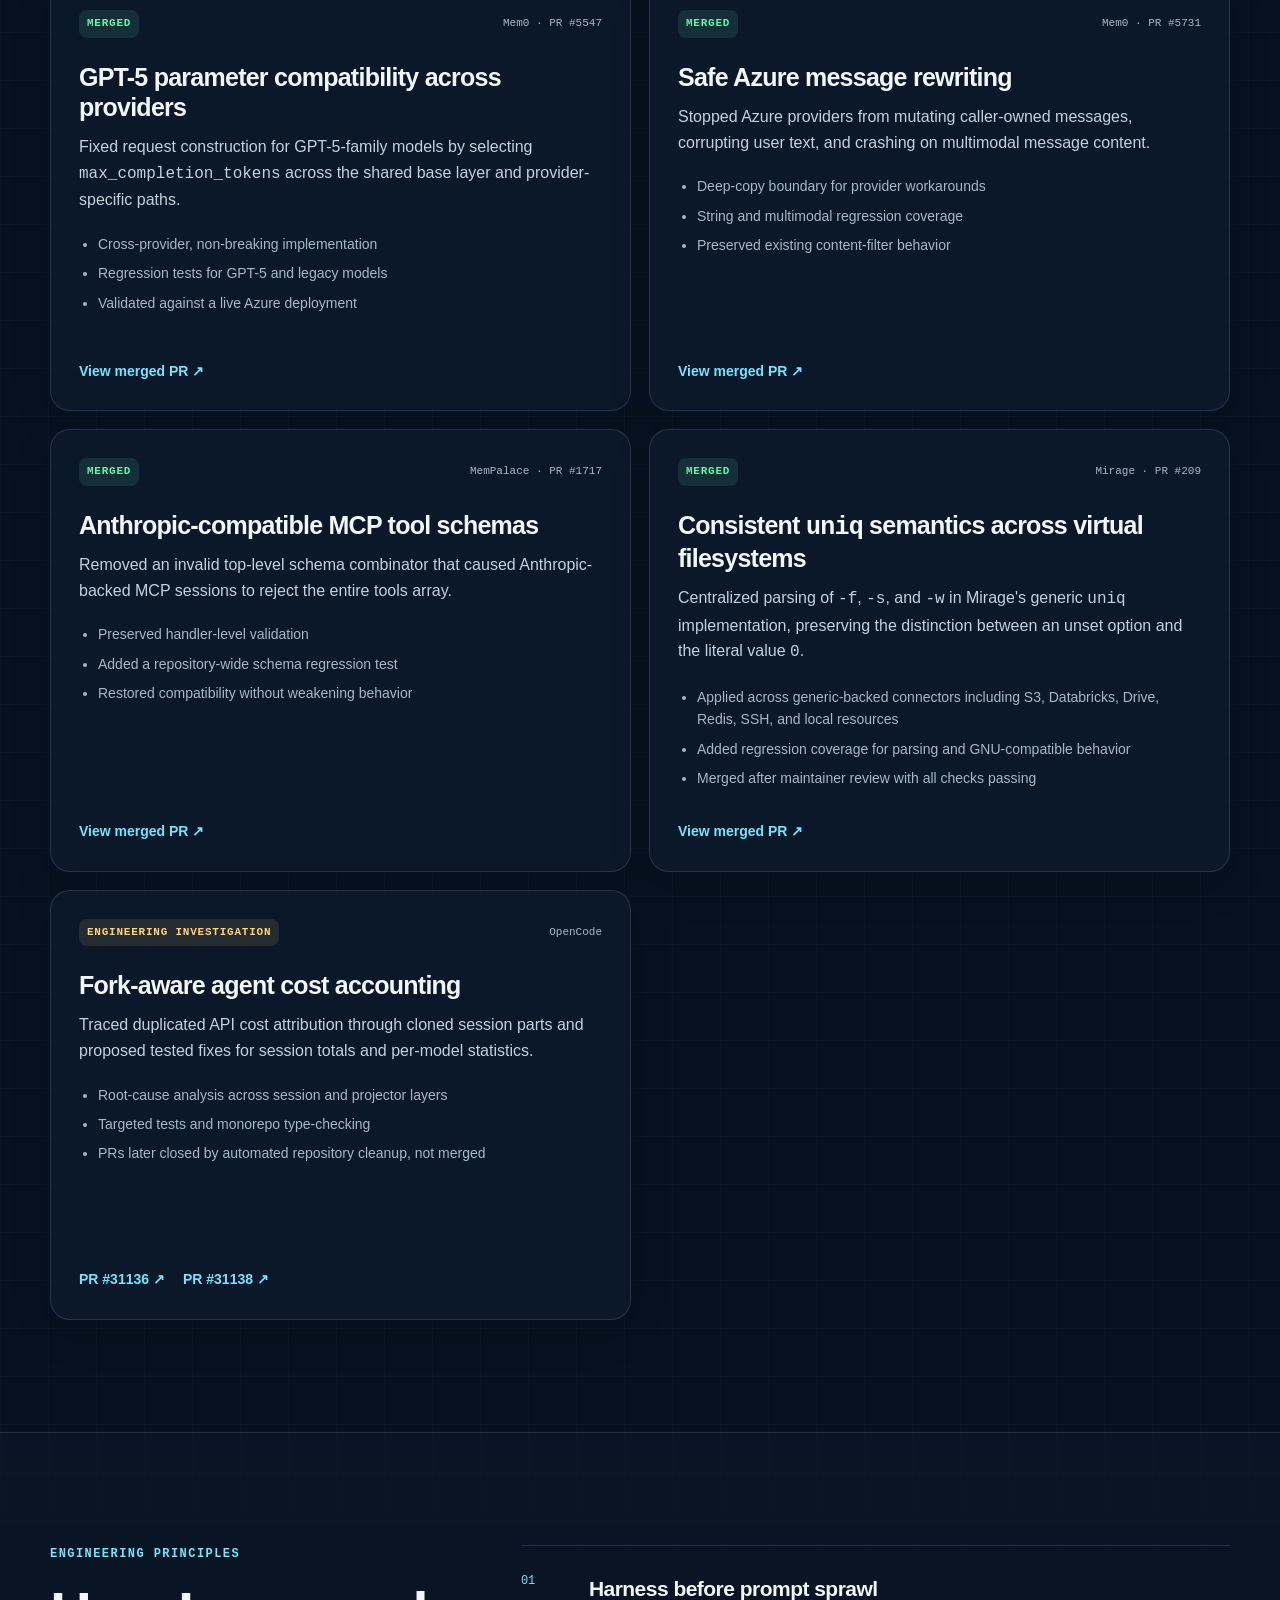
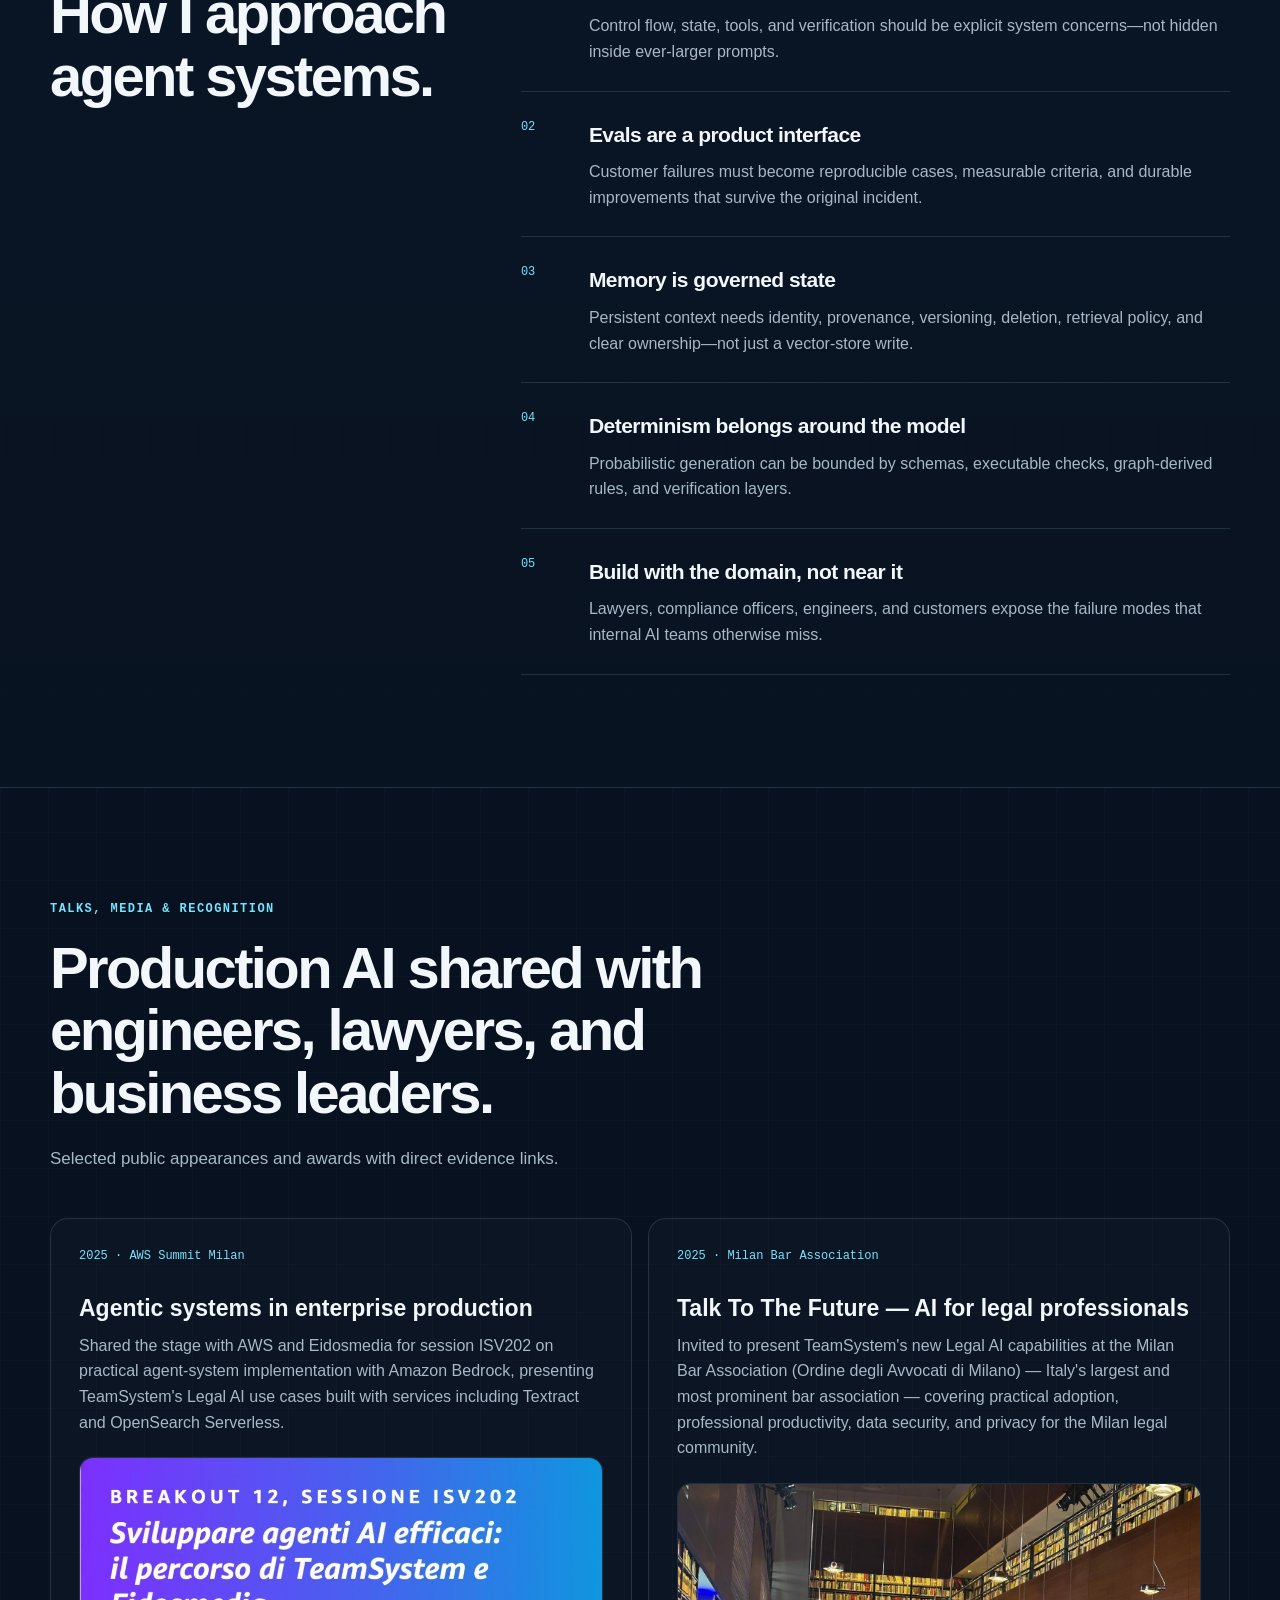
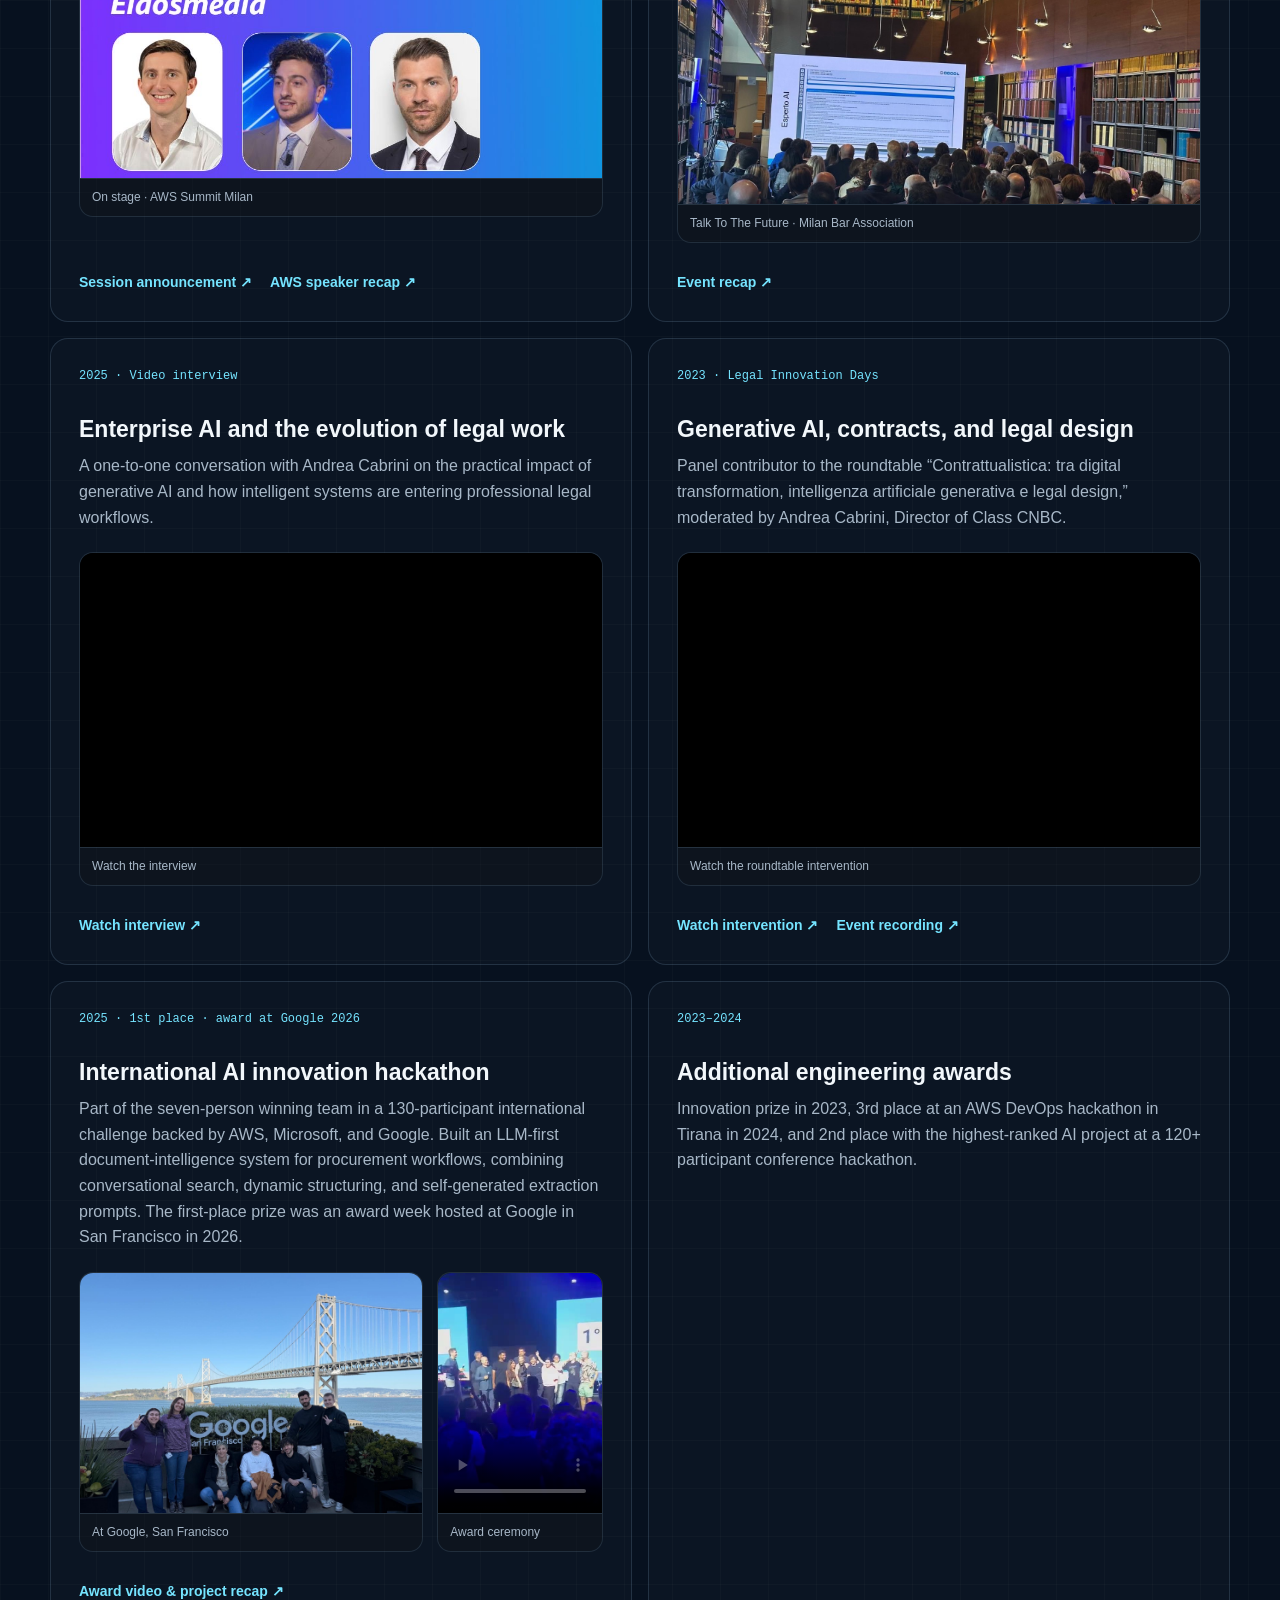
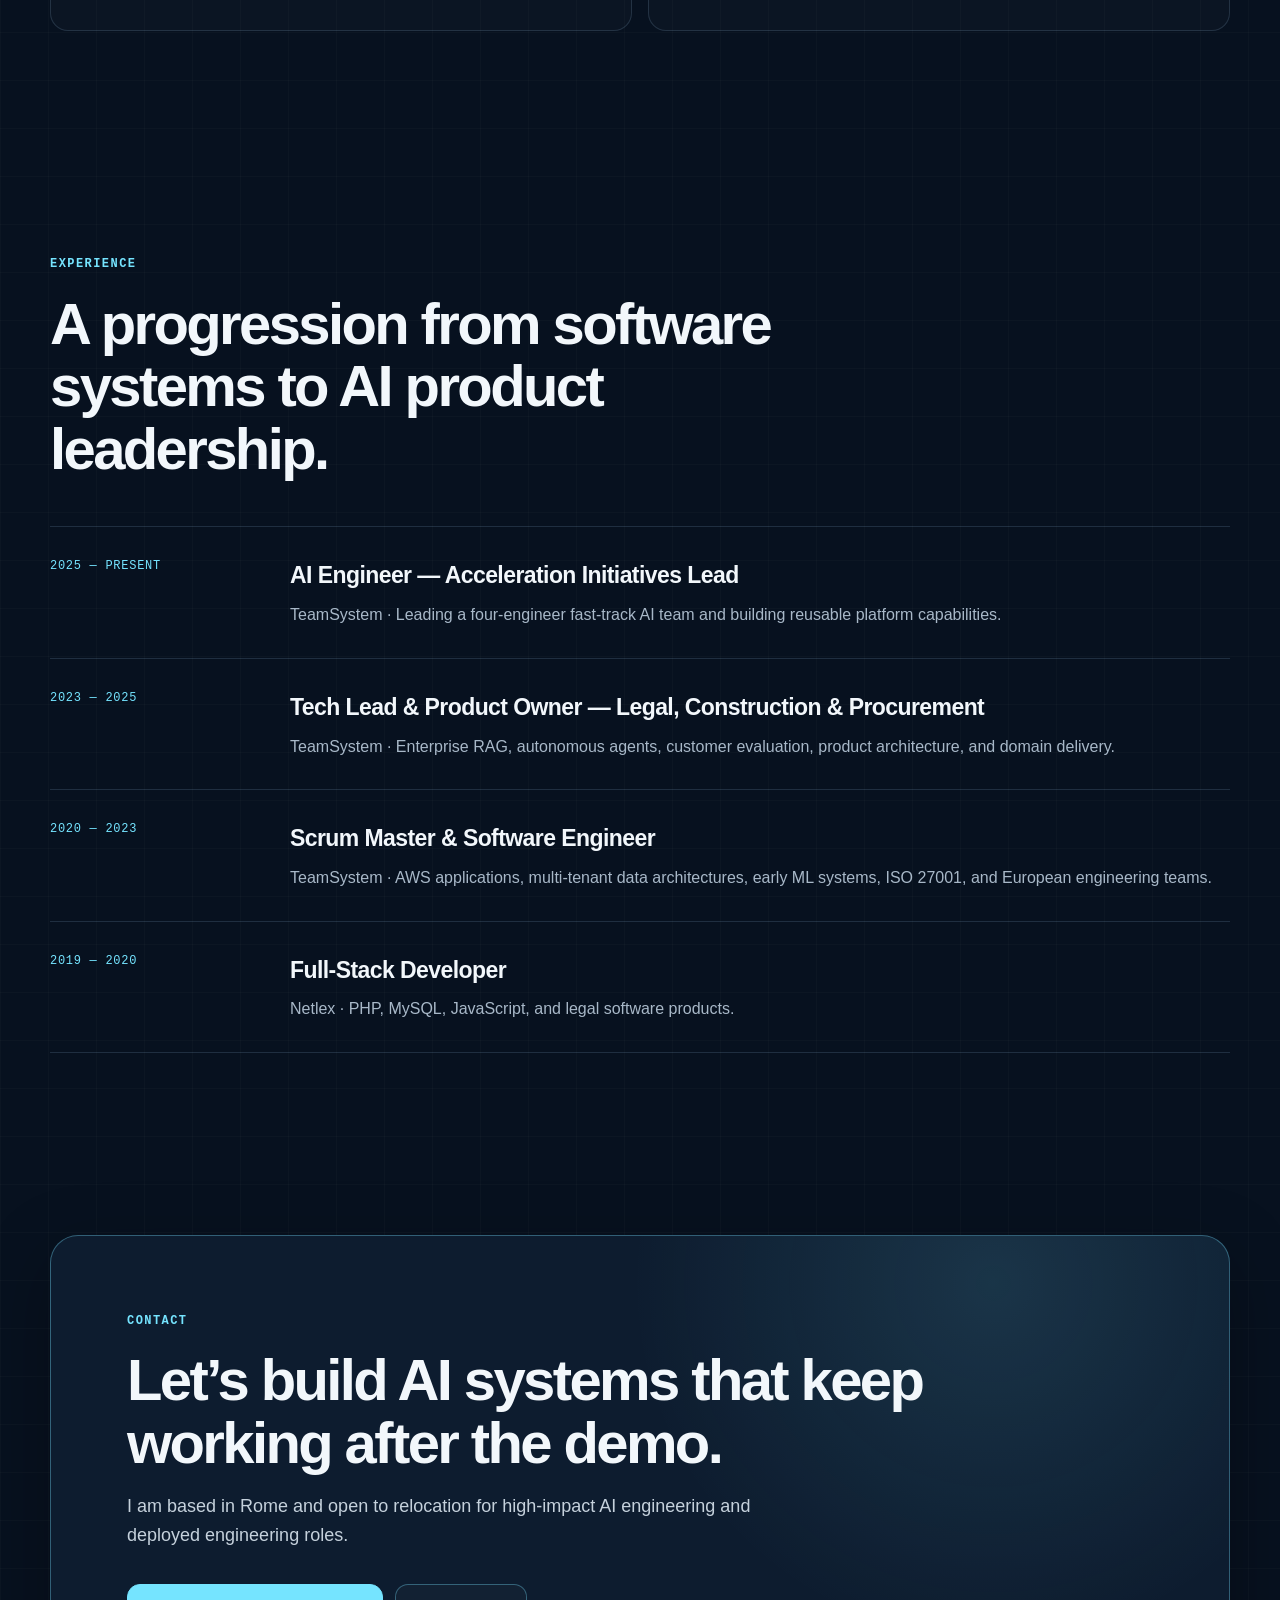
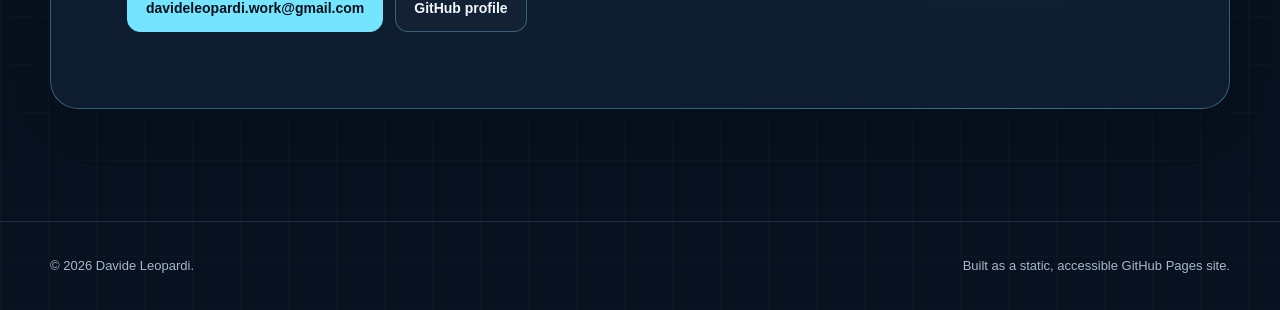
==== commit a1de70b1: "copy: use English 'Milan Bar Association' (Italian name kept once in parens)" ====
--- a/index.html
+++ b/index.html
@@ -482,15 +482,15 @@
           </article>
 
           <article class="reveal has-media">
-            <span>2025 · Ordine degli Avvocati di Milano</span>
+            <span>2025 · Milan Bar Association</span>
             <h3>Talk To The Future — AI for legal professionals</h3>
-            <p>Invited to present TeamSystem's new Legal AI capabilities at the Ordine degli Avvocati di Milano — Italy's largest and most prominent bar association — covering practical adoption, professional productivity, data security, and privacy for the Milan legal community.</p>
+            <p>Invited to present TeamSystem's new Legal AI capabilities at the Milan Bar Association (Ordine degli Avvocati di Milano) — Italy's largest and most prominent bar association — covering practical adoption, professional productivity, data security, and privacy for the Milan legal community.</p>
             <figure class="media-single">
               <img
                 src="assets/media/milan-bar-talk.jpg"
-                alt="Davide Leopardi presenting Talk To The Future at the Ordine degli Avvocati di Milano"
+                alt="Davide Leopardi presenting Talk To The Future at the Milan Bar Association"
                 width="1400" height="1050" loading="lazy" decoding="async">
-              <figcaption>Talk To The Future · Ordine degli Avvocati di Milano</figcaption>
+              <figcaption>Talk To The Future · Milan Bar Association</figcaption>
             </figure>
             <div class="recognition-links">
               <a href="https://www.linkedin.com/posts/nicolabaraldi_grazie-davide-leopardi-per-la-splendida-presentazione-activity-7331711756051857410-qImx" target="_blank" rel="noreferrer">Event recap ↗</a>
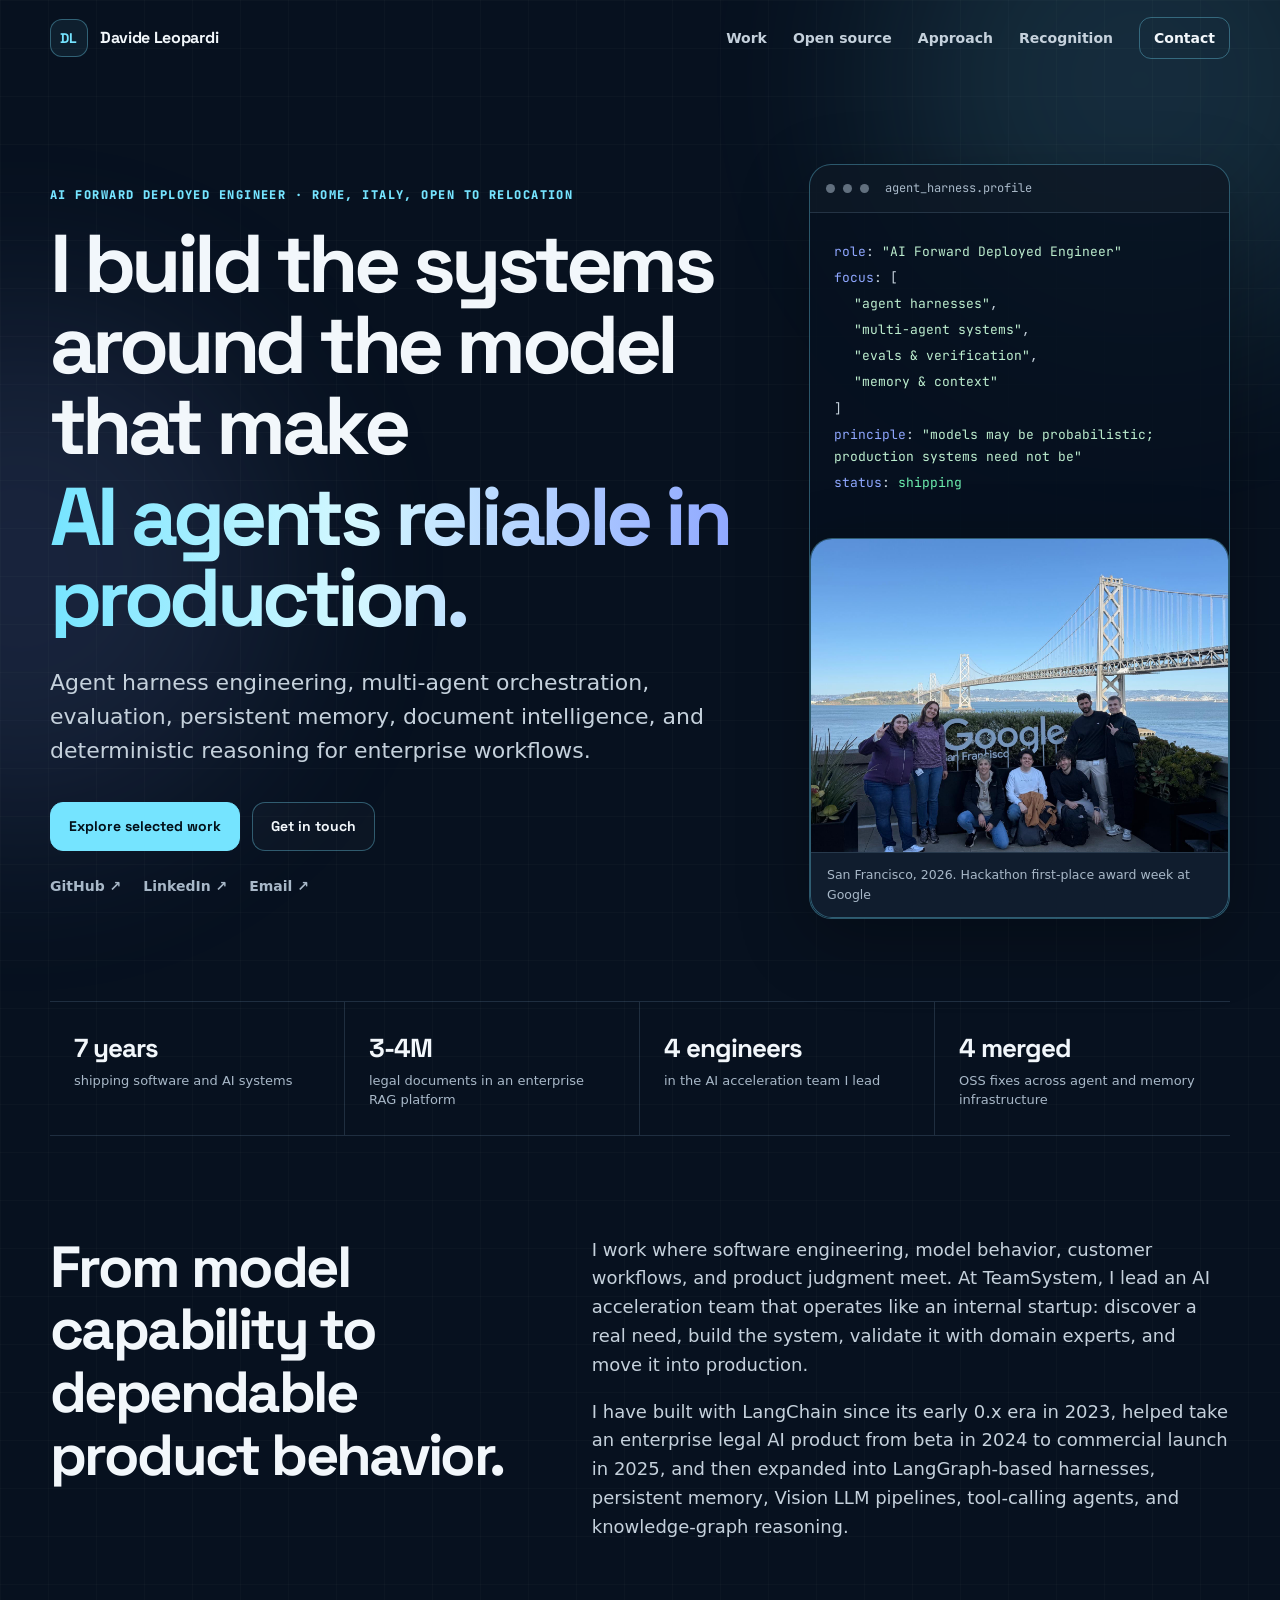
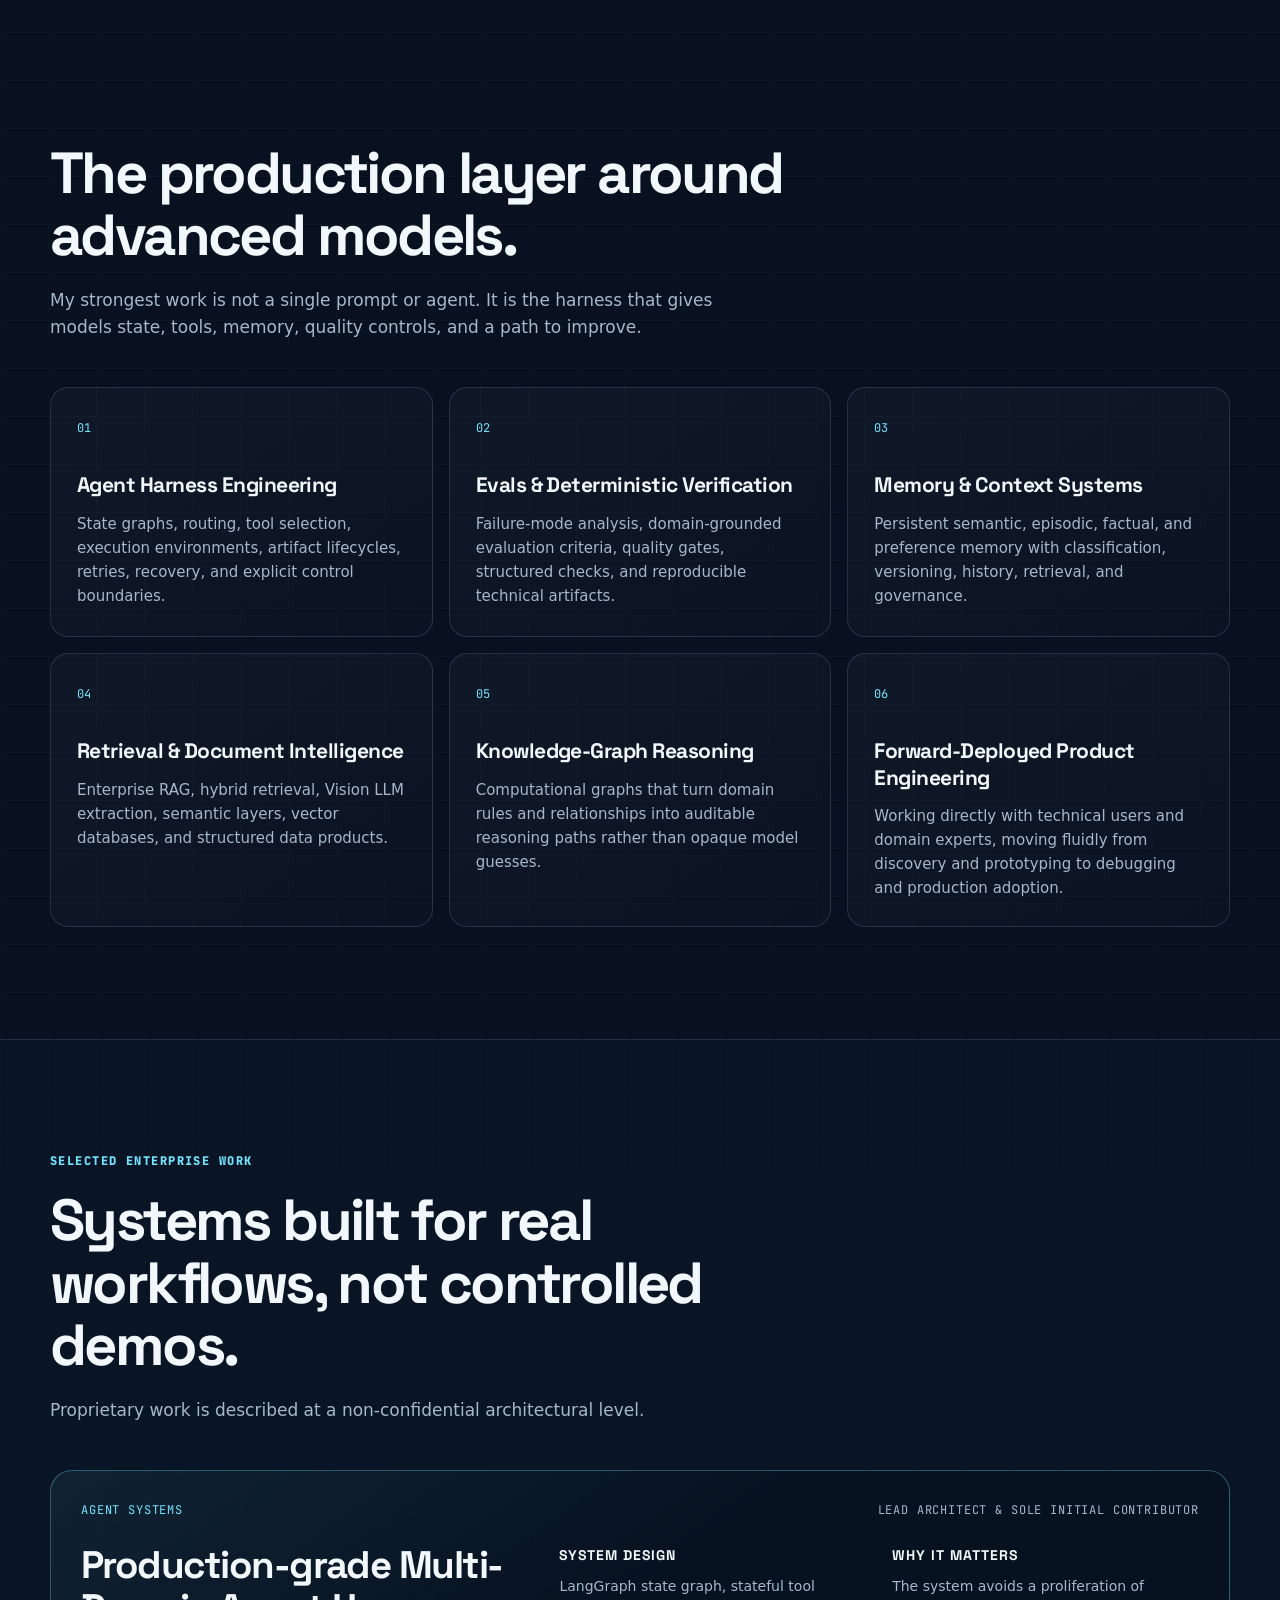
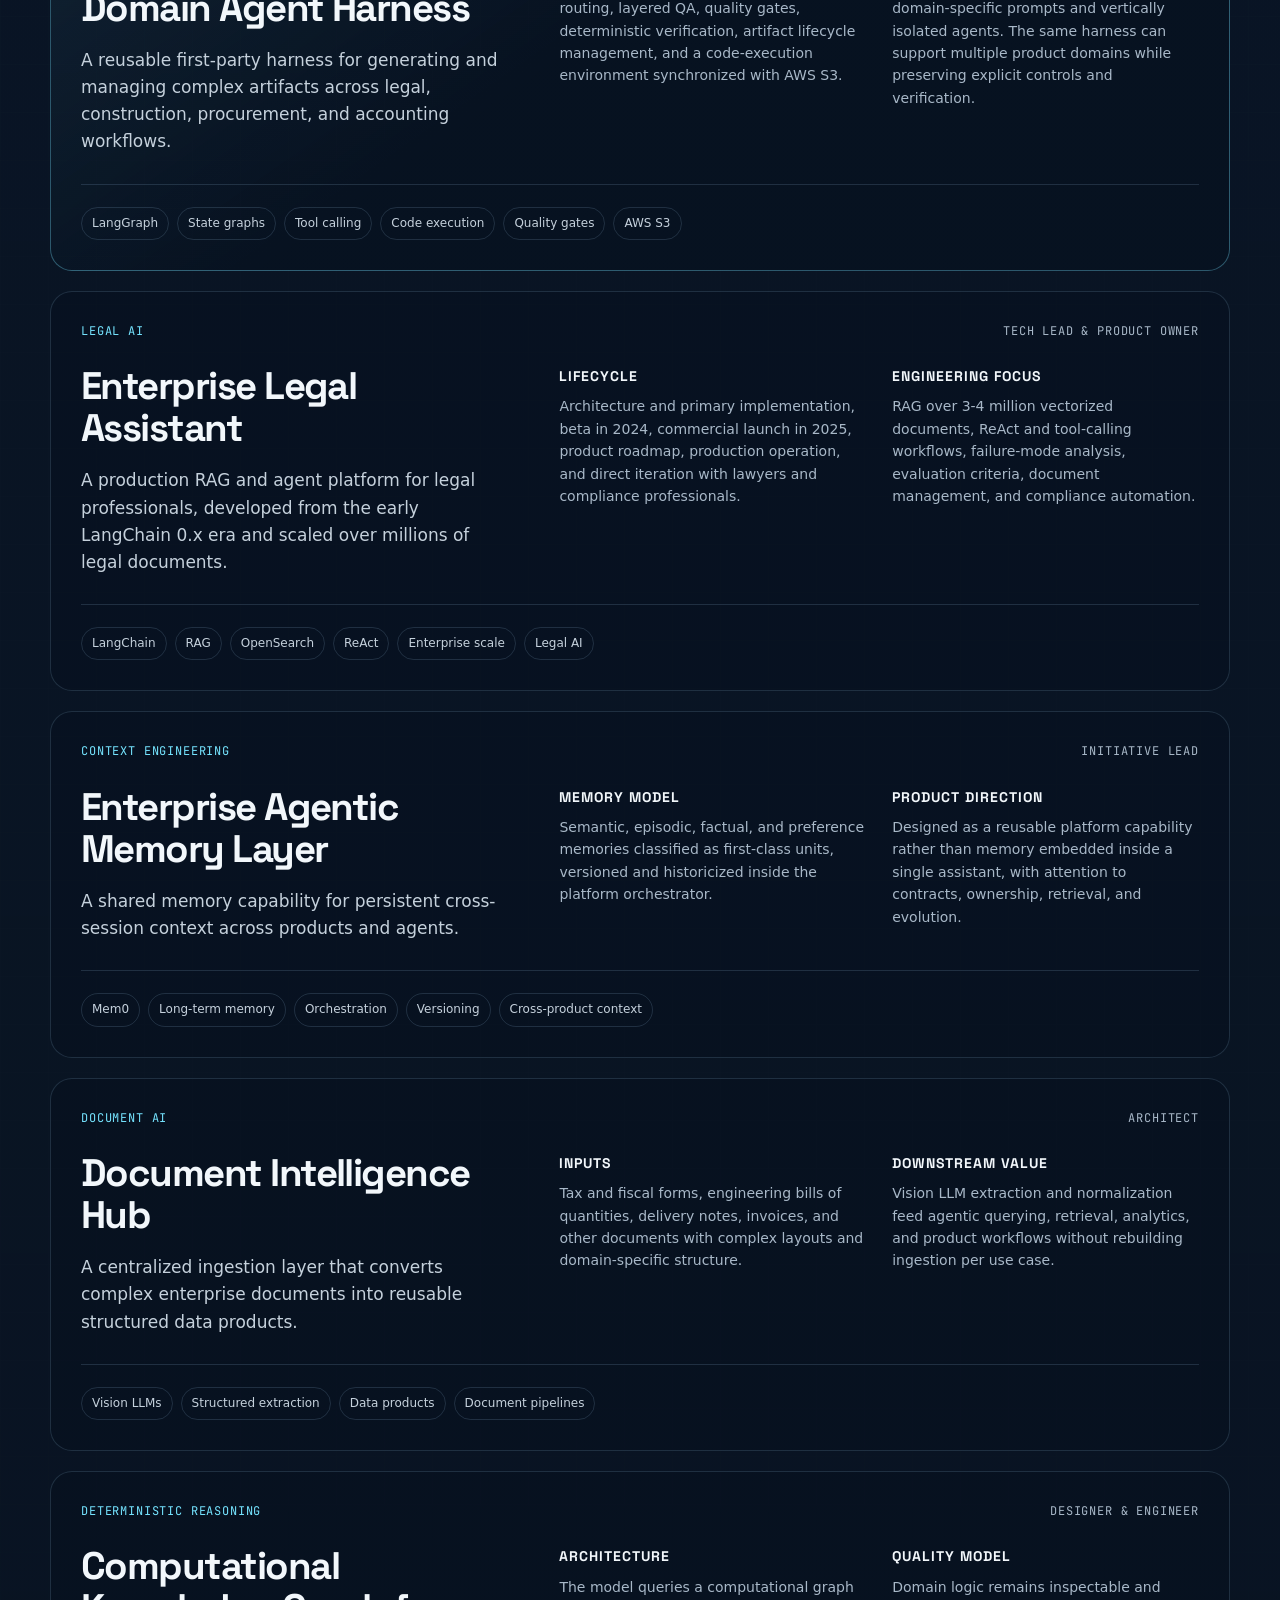
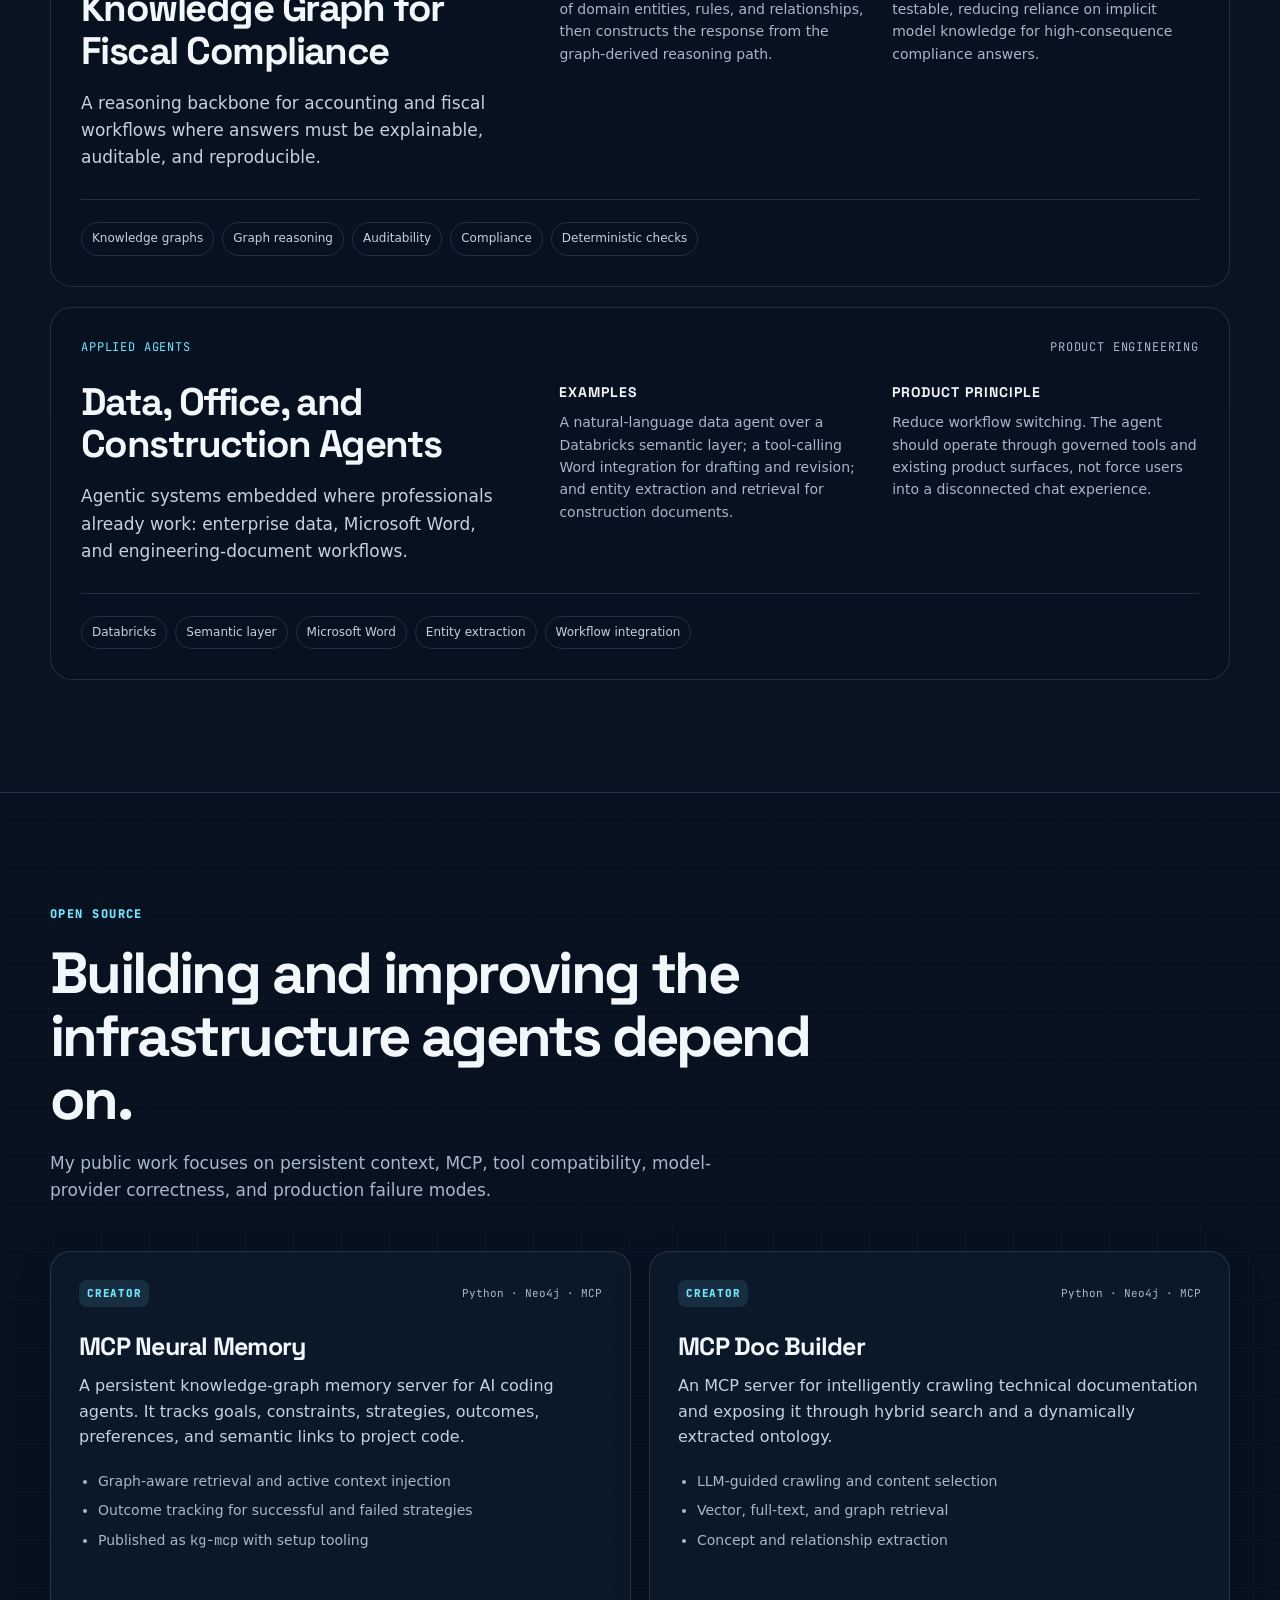
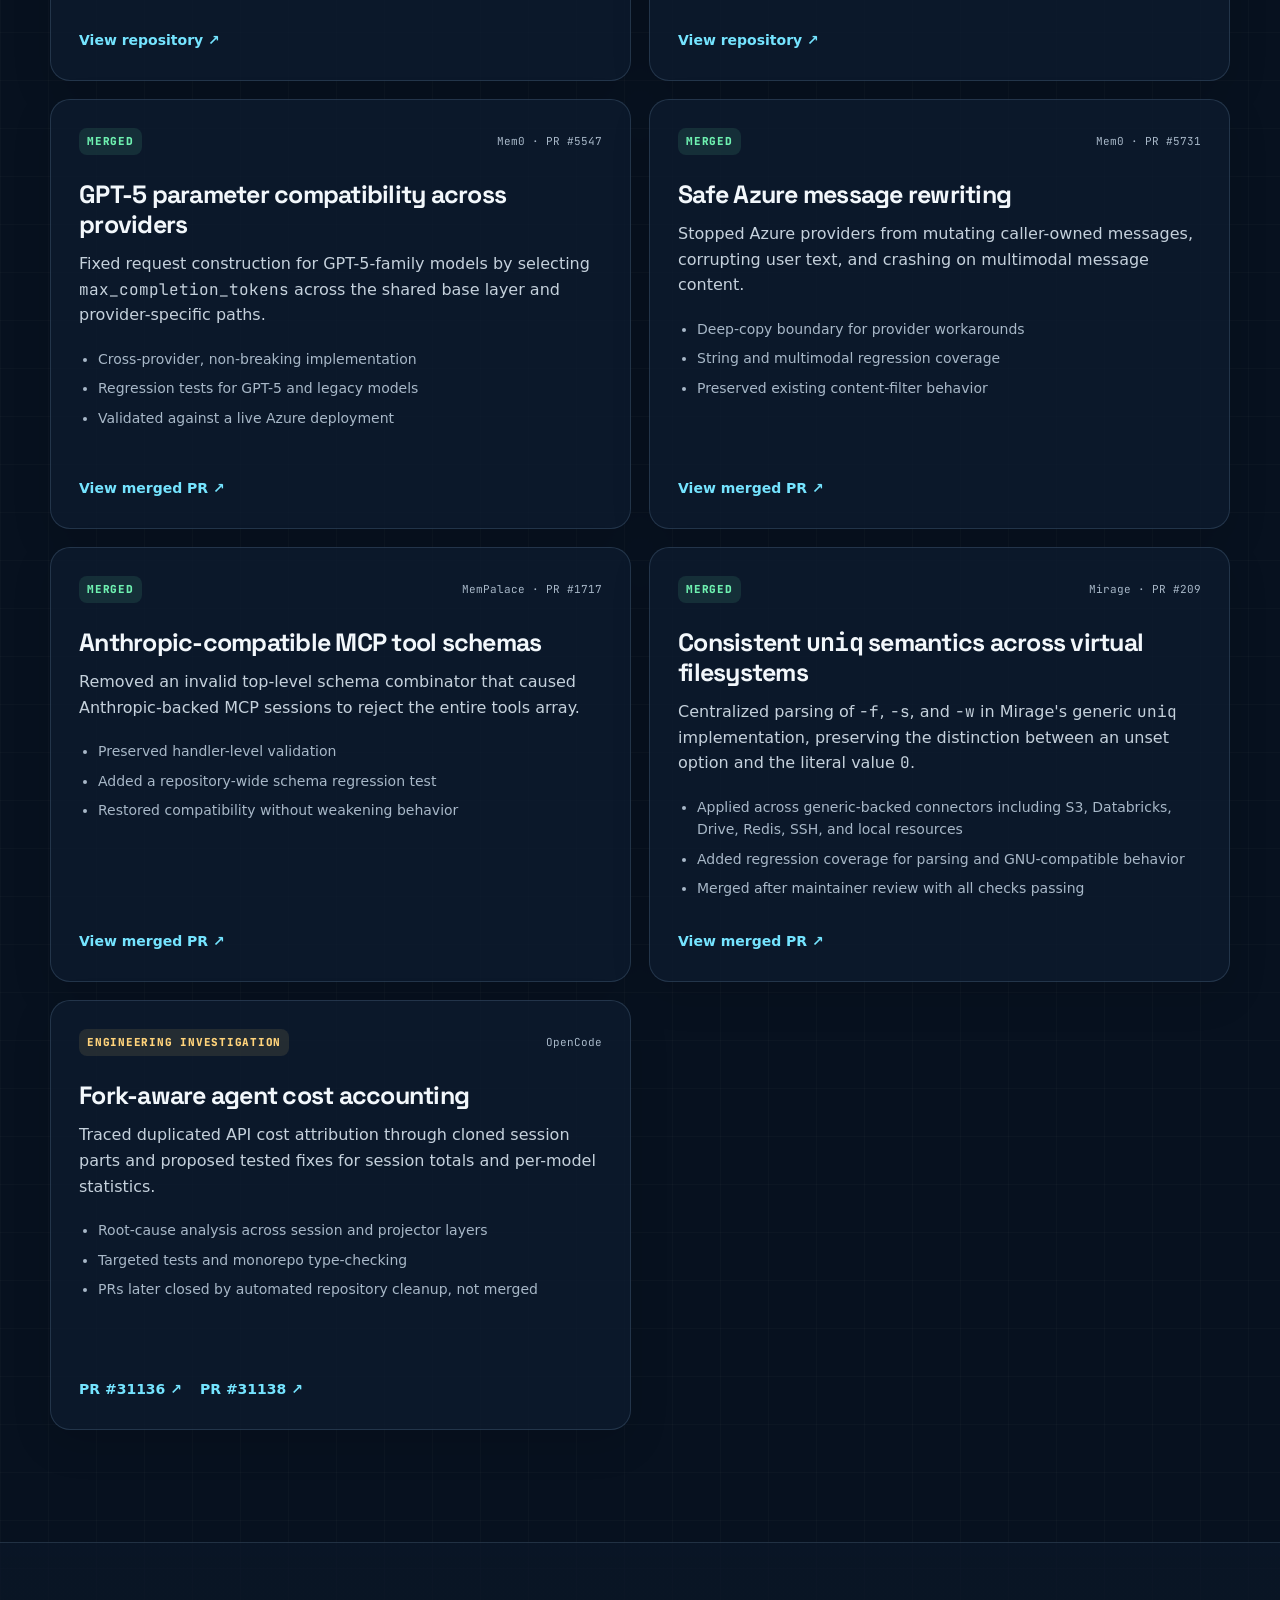
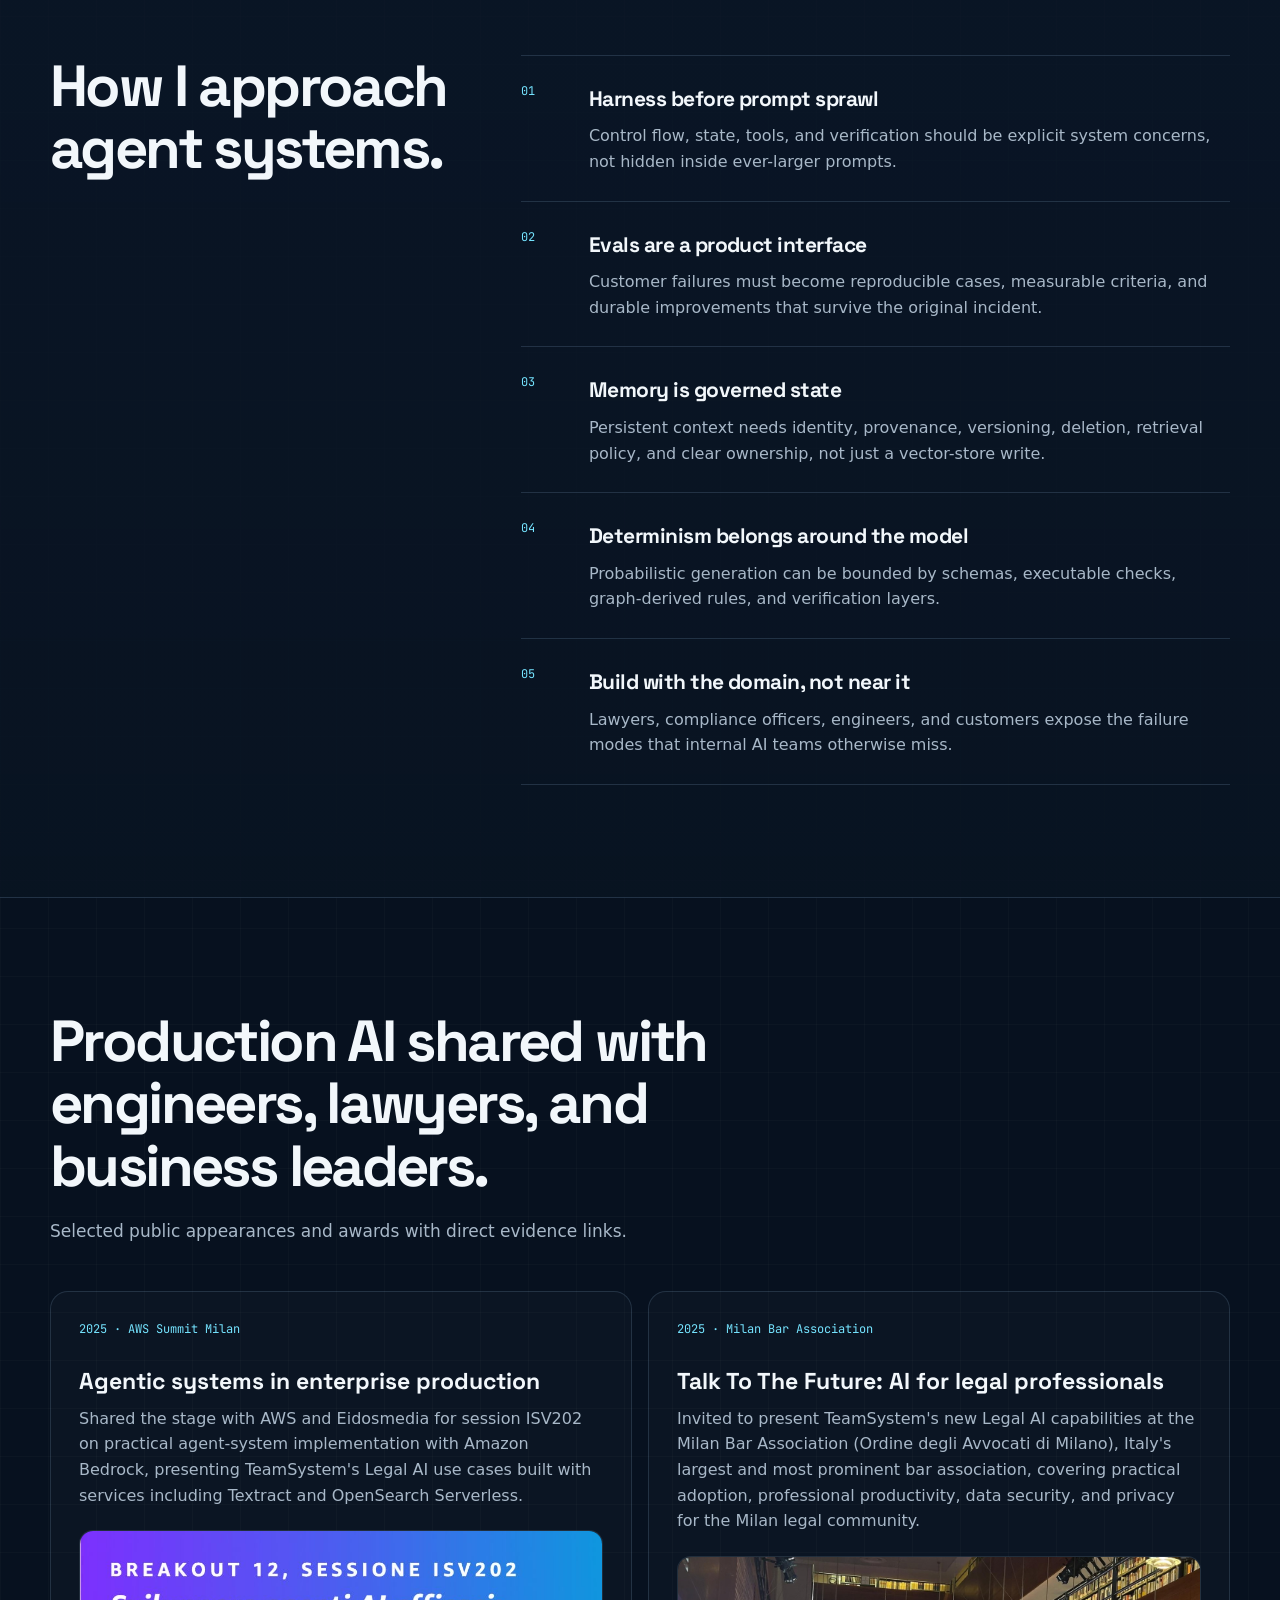
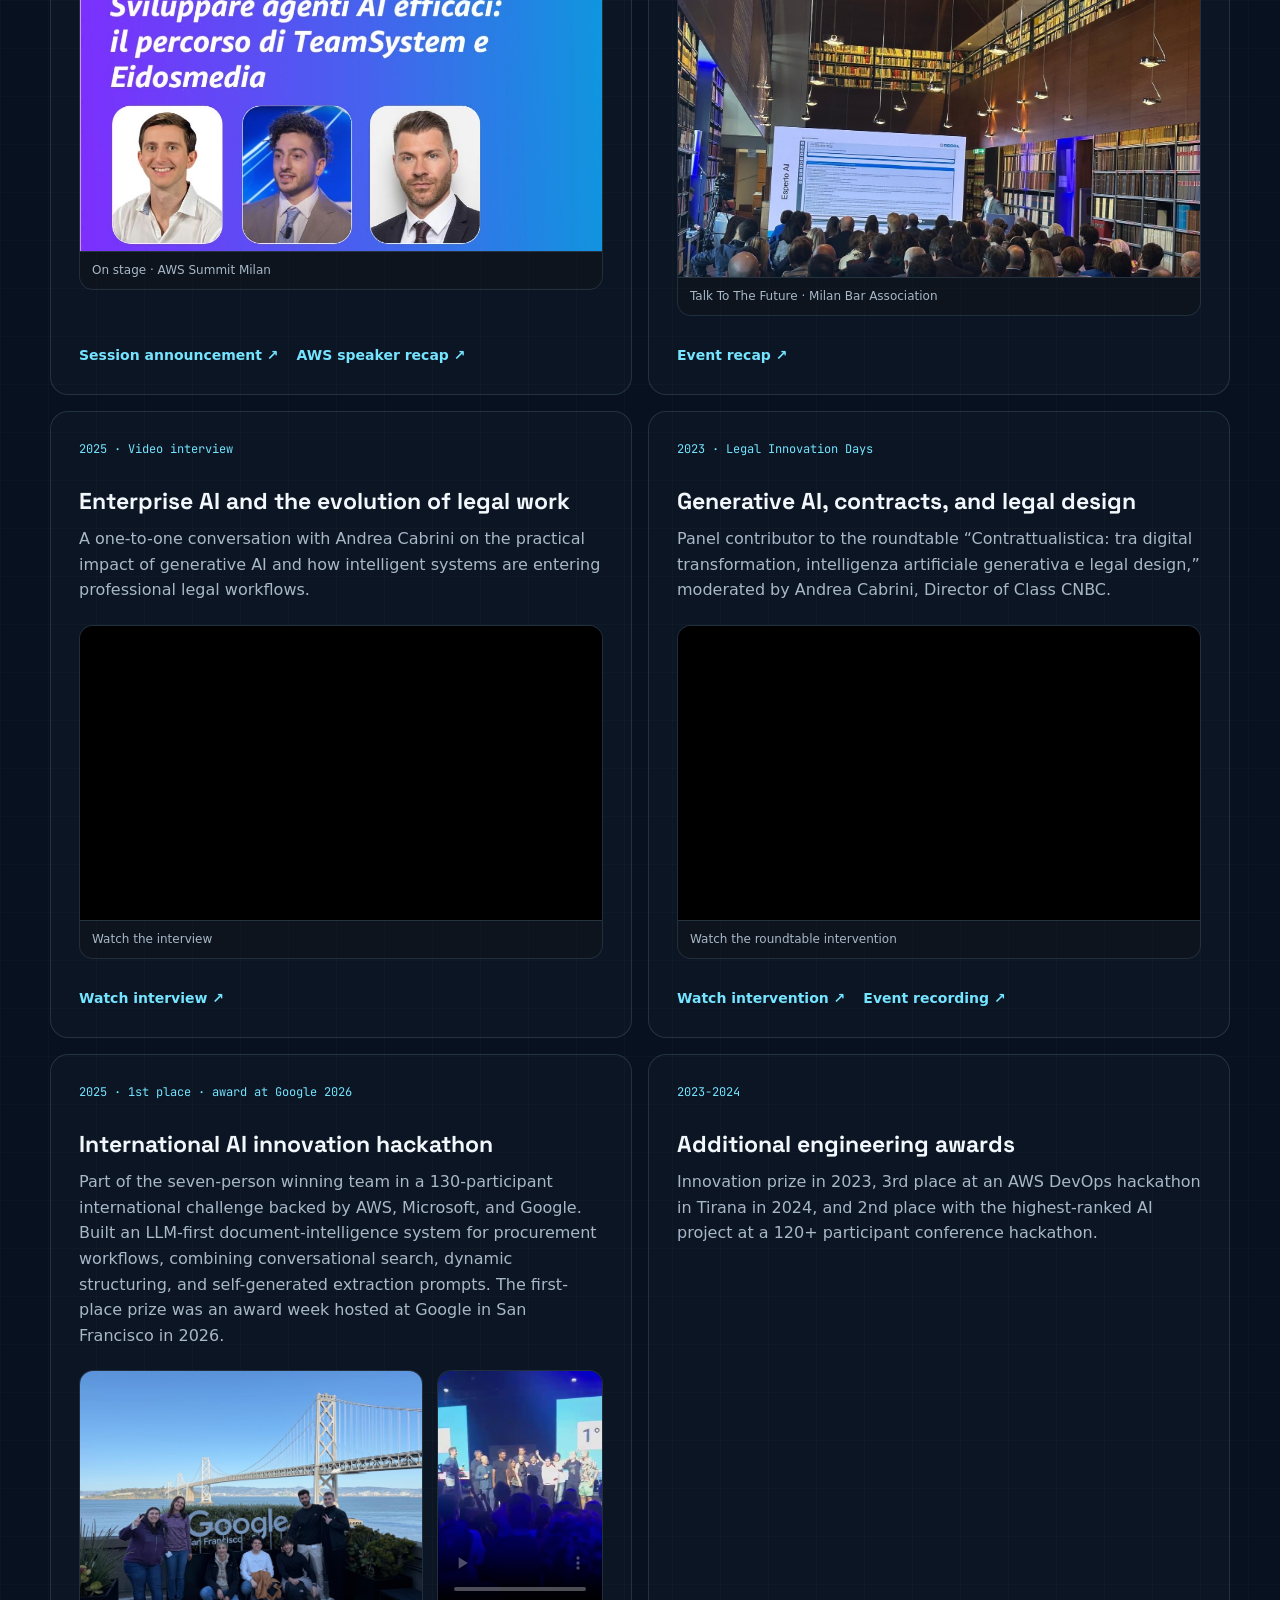
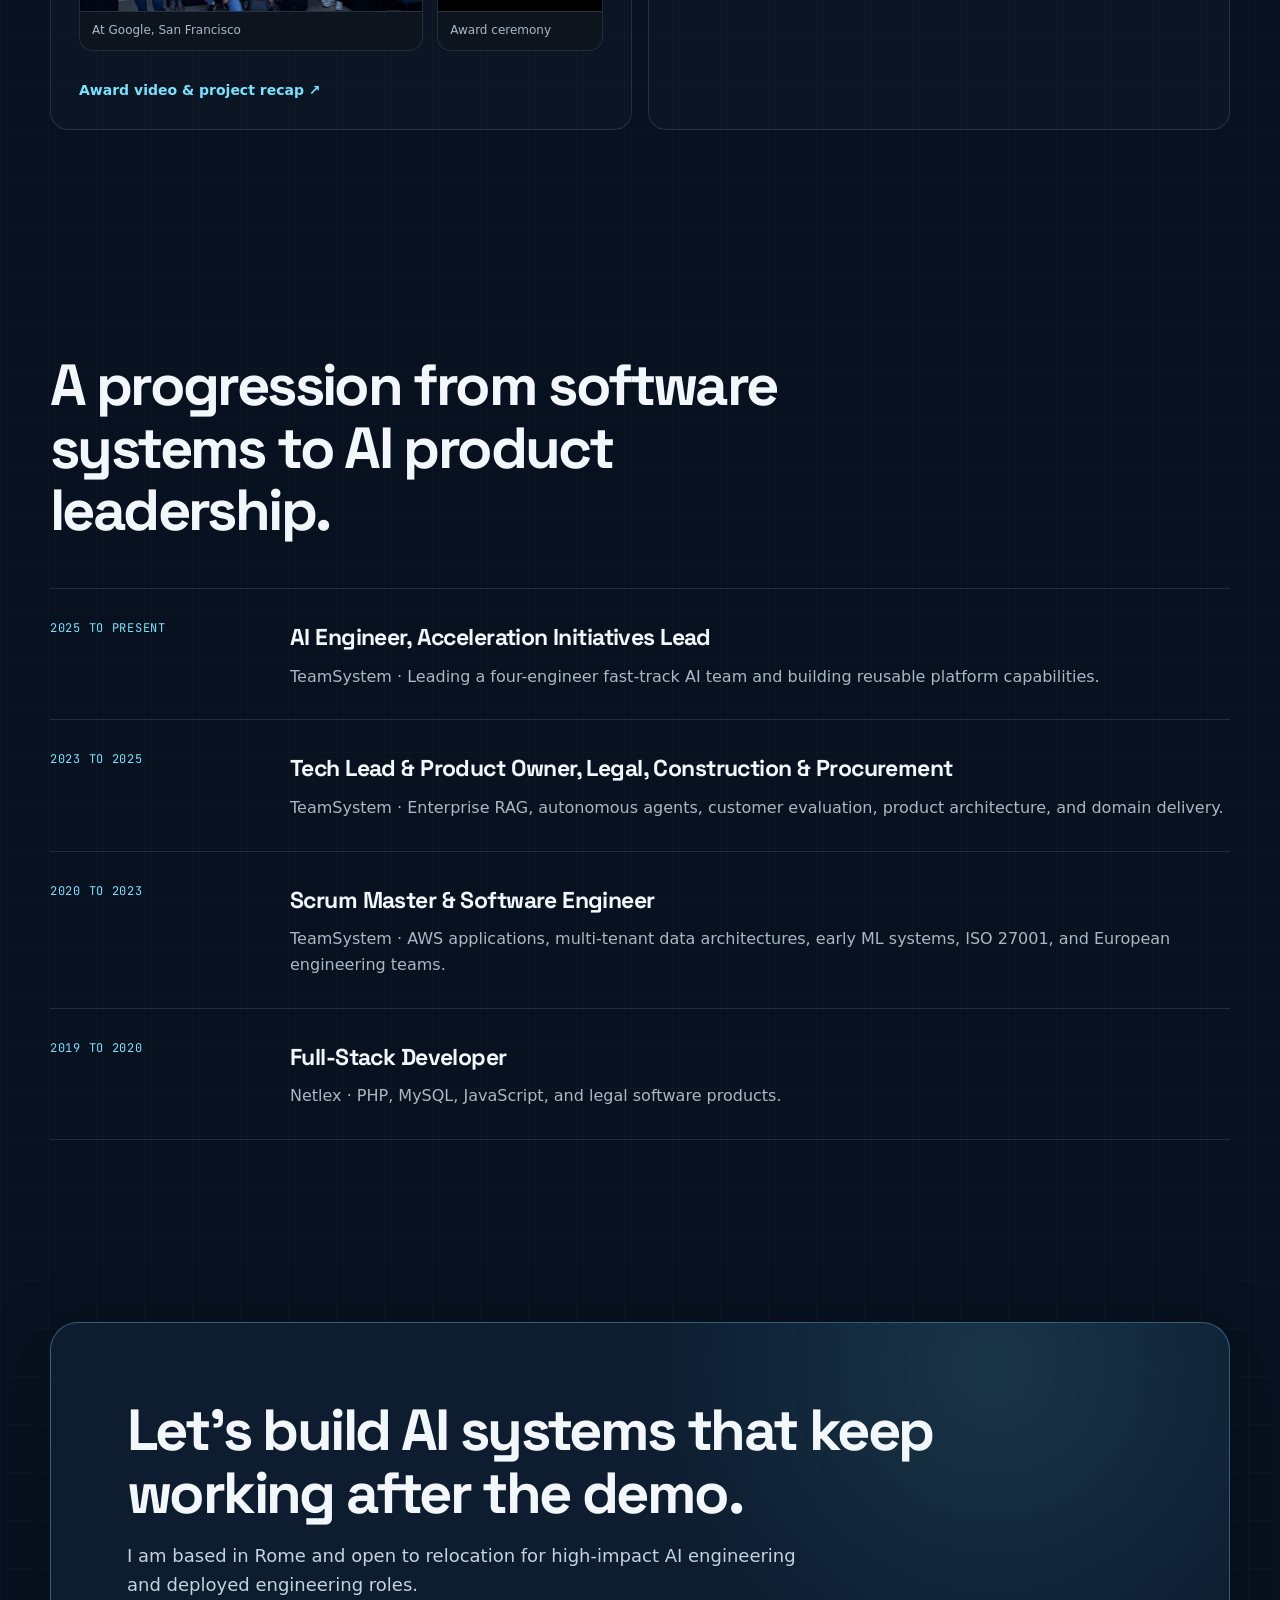
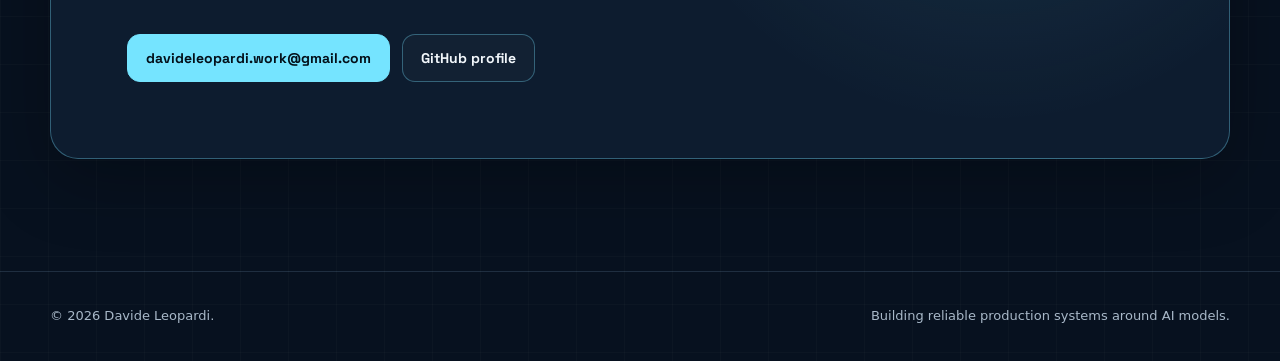
==== commit 6df46199: "redesign: typography, motion, and anti-slop polish - swap Inter for Space Grotesk (display) + JetBra" ====
--- a/index.html
+++ b/index.html
@@ -3,25 +3,28 @@
 <head>
   <meta charset="utf-8">
   <meta name="viewport" content="width=device-width, initial-scale=1">
-  <meta name="description" content="Davide Leopardi — AI Forward Deployed Engineer focused on agent harnesses, multi-agent systems, evaluation, memory, document intelligence, and enterprise AI.">
+  <meta name="description" content="Davide Leopardi, AI Forward Deployed Engineer focused on agent harnesses, multi-agent systems, evaluation, memory, document intelligence, and enterprise AI.">
   <meta name="author" content="Davide Leopardi">
   <meta name="theme-color" content="#07111f">
 
   <meta property="og:type" content="website">
-  <meta property="og:title" content="Davide Leopardi — AI Agent Harness Engineer">
+  <meta property="og:title" content="Davide Leopardi, AI Agent Harness Engineer">
   <meta property="og:description" content="I build the systems around the model that make AI agents reliable in production.">
   <meta property="og:url" content="https://hexecu.github.io/">
   <meta property="og:image" content="https://hexecu.github.io/assets/og-card.svg">
 
   <meta name="twitter:card" content="summary_large_image">
-  <meta name="twitter:title" content="Davide Leopardi — AI Agent Harness Engineer">
+  <meta name="twitter:title" content="Davide Leopardi, AI Agent Harness Engineer">
   <meta name="twitter:description" content="Agent harnesses, multi-agent orchestration, evals, memory, document intelligence, and deterministic reasoning.">
 
   <link rel="canonical" href="https://hexecu.github.io/">
   <link rel="icon" href="assets/favicon.svg" type="image/svg+xml">
+  <link rel="preconnect" href="https://fonts.googleapis.com">
+  <link rel="preconnect" href="https://fonts.gstatic.com" crossorigin>
+  <link rel="stylesheet" href="https://fonts.googleapis.com/css2?family=JetBrains+Mono:wght@500;700&family=Space+Grotesk:wght@400;500;600;700&display=swap">
   <link rel="stylesheet" href="styles.css">
 
-  <title>Davide Leopardi — AI Agent Harness Engineer</title>
+  <title>Davide Leopardi, AI Agent Harness Engineer</title>
 
   <script type="application/ld+json">
   {
@@ -80,7 +83,7 @@
     <section id="top" class="hero section">
       <div class="container hero-grid">
         <div class="hero-copy reveal">
-          <p class="eyebrow">AI Forward Deployed Engineer · Rome, Italy · Open to relocation</p>
+          <p class="eyebrow">AI Forward Deployed Engineer · Rome, Italy, open to relocation</p>
           <h1>I build the systems around the model that make <span>AI agents reliable in production.</span></h1>
           <p class="hero-lede">
             Agent harness engineering, multi-agent orchestration, evaluation, persistent memory,
@@ -121,14 +124,14 @@
               src="assets/media/hackathon-google-sf.jpg"
               alt="Davide Leopardi at Google in San Francisco after winning first place at the international AI innovation hackathon"
               width="1600" height="1200" loading="eager" decoding="async">
-            <figcaption>San Francisco · 2026 — hackathon first-place award week at Google</figcaption>
+            <figcaption>San Francisco, 2026. Hackathon first-place award week at Google</figcaption>
           </figure>
         </aside>
       </div>
 
       <div class="container stats-grid reveal" aria-label="Career highlights">
         <article><strong>7 years</strong><span>shipping software and AI systems</span></article>
-        <article><strong>3–4M</strong><span>legal documents in an enterprise RAG platform</span></article>
+        <article><strong>3-4M</strong><span>legal documents in an enterprise RAG platform</span></article>
         <article><strong>4 engineers</strong><span>in the AI acceleration team I lead</span></article>
         <article><strong>4 merged</strong><span>OSS fixes across agent and memory infrastructure</span></article>
       </div>
@@ -137,7 +140,6 @@
     <section class="section section-tight" aria-labelledby="about-title">
       <div class="container split-intro reveal">
         <div>
-          <p class="section-kicker">About</p>
           <h2 id="about-title">From model capability to dependable product behavior.</h2>
         </div>
         <div class="prose">
@@ -158,7 +160,6 @@
     <section id="approach" class="section" aria-labelledby="approach-title">
       <div class="container">
         <div class="section-heading reveal">
-          <p class="section-kicker">What I engineer</p>
           <h2 id="approach-title">The production layer around advanced models.</h2>
           <p>My strongest work is not a single prompt or agent. It is the harness that gives models state, tools, memory, quality controls, and a path to improve.</p>
         </div>
@@ -247,7 +248,7 @@
                 </div>
                 <div>
                   <h4>Engineering focus</h4>
-                  <p>RAG over 3–4 million vectorized documents, ReAct and tool-calling workflows, failure-mode analysis, evaluation criteria, document management, and compliance automation.</p>
+                  <p>RAG over 3-4 million vectorized documents, ReAct and tool-calling workflows, failure-mode analysis, evaluation criteria, document management, and compliance automation.</p>
                 </div>
               </div>
             </div>
@@ -443,13 +444,12 @@
     <section class="section section-alt" aria-labelledby="principles-title">
       <div class="container principle-layout">
         <div class="section-heading reveal">
-          <p class="section-kicker">Engineering principles</p>
           <h2 id="principles-title">How I approach agent systems.</h2>
         </div>
         <ol class="principle-list">
-          <li class="reveal"><span>01</span><div><h3>Harness before prompt sprawl</h3><p>Control flow, state, tools, and verification should be explicit system concerns—not hidden inside ever-larger prompts.</p></div></li>
+          <li class="reveal"><span>01</span><div><h3>Harness before prompt sprawl</h3><p>Control flow, state, tools, and verification should be explicit system concerns, not hidden inside ever-larger prompts.</p></div></li>
           <li class="reveal"><span>02</span><div><h3>Evals are a product interface</h3><p>Customer failures must become reproducible cases, measurable criteria, and durable improvements that survive the original incident.</p></div></li>
-          <li class="reveal"><span>03</span><div><h3>Memory is governed state</h3><p>Persistent context needs identity, provenance, versioning, deletion, retrieval policy, and clear ownership—not just a vector-store write.</p></div></li>
+          <li class="reveal"><span>03</span><div><h3>Memory is governed state</h3><p>Persistent context needs identity, provenance, versioning, deletion, retrieval policy, and clear ownership, not just a vector-store write.</p></div></li>
           <li class="reveal"><span>04</span><div><h3>Determinism belongs around the model</h3><p>Probabilistic generation can be bounded by schemas, executable checks, graph-derived rules, and verification layers.</p></div></li>
           <li class="reveal"><span>05</span><div><h3>Build with the domain, not near it</h3><p>Lawyers, compliance officers, engineers, and customers expose the failure modes that internal AI teams otherwise miss.</p></div></li>
         </ol>
@@ -459,7 +459,6 @@
     <section id="recognition" class="section" aria-labelledby="recognition-title">
       <div class="container">
         <div class="section-heading reveal">
-          <p class="section-kicker">Talks, media & recognition</p>
           <h2 id="recognition-title">Production AI shared with engineers, lawyers, and business leaders.</h2>
           <p>Selected public appearances and awards with direct evidence links.</p>
         </div>
@@ -483,8 +482,8 @@
 
           <article class="reveal has-media">
             <span>2025 · Milan Bar Association</span>
-            <h3>Talk To The Future — AI for legal professionals</h3>
-            <p>Invited to present TeamSystem's new Legal AI capabilities at the Milan Bar Association (Ordine degli Avvocati di Milano) — Italy's largest and most prominent bar association — covering practical adoption, professional productivity, data security, and privacy for the Milan legal community.</p>
+            <h3>Talk To The Future: AI for legal professionals</h3>
+            <p>Invited to present TeamSystem's new Legal AI capabilities at the Milan Bar Association (Ordine degli Avvocati di Milano), Italy's largest and most prominent bar association, covering practical adoption, professional productivity, data security, and privacy for the Milan legal community.</p>
             <figure class="media-single">
               <img
                 src="assets/media/milan-bar-talk.jpg"
@@ -503,7 +502,7 @@
             <p>A one-to-one conversation with Andrea Cabrini on the practical impact of generative AI and how intelligent systems are entering professional legal workflows.</p>
             <figure class="media-embed">
               <div class="video-frame">
-                <iframe src="https://www.youtube-nocookie.com/embed/Woka7CEXwD8" title="Enterprise AI and the evolution of legal work — interview with Andrea Cabrini" loading="lazy" referrerpolicy="strict-origin-when-cross-origin" allow="accelerometer; clipboard-write; encrypted-media; gyroscope; picture-in-picture; web-share" allowfullscreen></iframe>
+                <iframe src="https://www.youtube-nocookie.com/embed/Woka7CEXwD8" title="Enterprise AI and the evolution of legal work, interview with Andrea Cabrini" loading="lazy" referrerpolicy="strict-origin-when-cross-origin" allow="accelerometer; clipboard-write; encrypted-media; gyroscope; picture-in-picture; web-share" allowfullscreen></iframe>
               </div>
               <figcaption>Watch the interview</figcaption>
             </figure>
@@ -520,7 +519,7 @@
               <div class="video-frame">
                 <iframe
                   src="https://www.youtube-nocookie.com/embed/guRx5JB4toc"
-                  title="Legal Innovation Days — Generative AI, contracts, and legal design"
+                  title="Legal Innovation Days: Generative AI, contracts, and legal design"
                   loading="lazy"
                   frameborder="0"
                   allow="accelerometer; autoplay; clipboard-write; encrypted-media; gyroscope; picture-in-picture; web-share"
@@ -563,7 +562,7 @@
           </article>
 
           <article class="reveal">
-            <span>2023–2024</span>
+            <span>2023-2024</span>
             <h3>Additional engineering awards</h3>
             <p>Innovation prize in 2023, 3rd place at an AWS DevOps hackathon in Tirana in 2024, and 2nd place with the highest-ranked AI project at a 120+ participant conference hackathon.</p>
           </article>
@@ -574,21 +573,19 @@
     <section class="section timeline-section" aria-labelledby="timeline-title">
       <div class="container">
         <div class="section-heading reveal">
-          <p class="section-kicker">Experience</p>
           <h2 id="timeline-title">A progression from software systems to AI product leadership.</h2>
         </div>
         <div class="timeline">
-          <article class="reveal"><div class="timeline-date">2025 — Present</div><div><h3>AI Engineer — Acceleration Initiatives Lead</h3><p>TeamSystem · Leading a four-engineer fast-track AI team and building reusable platform capabilities.</p></div></article>
-          <article class="reveal"><div class="timeline-date">2023 — 2025</div><div><h3>Tech Lead & Product Owner — Legal, Construction & Procurement</h3><p>TeamSystem · Enterprise RAG, autonomous agents, customer evaluation, product architecture, and domain delivery.</p></div></article>
-          <article class="reveal"><div class="timeline-date">2020 — 2023</div><div><h3>Scrum Master & Software Engineer</h3><p>TeamSystem · AWS applications, multi-tenant data architectures, early ML systems, ISO 27001, and European engineering teams.</p></div></article>
-          <article class="reveal"><div class="timeline-date">2019 — 2020</div><div><h3>Full-Stack Developer</h3><p>Netlex · PHP, MySQL, JavaScript, and legal software products.</p></div></article>
+          <article class="reveal"><div class="timeline-date">2025 to Present</div><div><h3>AI Engineer, Acceleration Initiatives Lead</h3><p>TeamSystem · Leading a four-engineer fast-track AI team and building reusable platform capabilities.</p></div></article>
+          <article class="reveal"><div class="timeline-date">2023 to 2025</div><div><h3>Tech Lead & Product Owner, Legal, Construction & Procurement</h3><p>TeamSystem · Enterprise RAG, autonomous agents, customer evaluation, product architecture, and domain delivery.</p></div></article>
+          <article class="reveal"><div class="timeline-date">2020 to 2023</div><div><h3>Scrum Master & Software Engineer</h3><p>TeamSystem · AWS applications, multi-tenant data architectures, early ML systems, ISO 27001, and European engineering teams.</p></div></article>
+          <article class="reveal"><div class="timeline-date">2019 to 2020</div><div><h3>Full-Stack Developer</h3><p>Netlex · PHP, MySQL, JavaScript, and legal software products.</p></div></article>
         </div>
       </div>
     </section>
 
     <section id="contact" class="section contact-section">
       <div class="container contact-card reveal">
-        <p class="section-kicker">Contact</p>
         <h2>Let’s build AI systems that keep working after the demo.</h2>
         <p>I am based in Rome and open to relocation for high-impact AI engineering and deployed engineering roles.</p>
         <div class="hero-actions">
@@ -602,7 +599,7 @@
   <footer class="site-footer">
     <div class="container footer-wrap">
       <p>© <span data-year></span> Davide Leopardi.</p>
-      <p>Built as a static, accessible GitHub Pages site.</p>
+      <p>Building reliable production systems around AI models.</p>
     </div>
   </footer>
 
--- a/styles.css
+++ b/styles.css
@@ -15,6 +15,9 @@
   --max: 1180px;
   --radius: 22px;
   --shadow: 0 20px 70px rgba(0, 0, 0, 0.28);
+  --font-display: "Space Grotesk", ui-sans-serif, system-ui, -apple-system, sans-serif;
+  --font-body: ui-sans-serif, system-ui, -apple-system, BlinkMacSystemFont, "Segoe UI", Roboto, sans-serif;
+  --font-mono: "JetBrains Mono", "SFMono-Regular", Consolas, "Liberation Mono", monospace;
 }
 
 * { box-sizing: border-box; }
@@ -29,7 +32,7 @@
     var(--bg);
   background-size: 48px 48px;
   color: var(--text);
-  font-family: Inter, ui-sans-serif, -apple-system, BlinkMacSystemFont, "Segoe UI", sans-serif;
+  font-family: var(--font-body);
   line-height: 1.6;
   text-rendering: optimizeLegibility;
 }
@@ -38,7 +41,8 @@
 a { color: inherit; }
 button, a { -webkit-tap-highlight-color: transparent; }
 img, svg { max-width: 100%; }
-code { font-family: "SFMono-Regular", Consolas, "Liberation Mono", monospace; }
+code { font-family: var(--font-mono); }
+h1, h2, h3, h4, .brand, .button, .stats-grid strong { font-family: var(--font-display); }
 
 .skip-link {
   position: fixed;
@@ -125,7 +129,7 @@
 .eyebrow, .section-kicker {
   margin: 0 0 18px;
   color: var(--accent);
-  font-family: "SFMono-Regular", Consolas, monospace;
+  font-family: var(--font-mono);
   font-size: 12px;
   font-weight: 800;
   letter-spacing: .12em;
@@ -172,7 +176,7 @@
 .terminal-head { min-height: 48px; padding: 0 16px; display: flex; align-items: center; gap: 8px; border-bottom: 1px solid var(--line); background: rgba(255,255,255,.025); }
 .terminal-head span { width: 9px; height: 9px; border-radius: 999px; background: var(--muted); opacity: .55; }
 .terminal-head code { margin-left: 8px; color: var(--muted); font-size: 12px; }
-.terminal-body { padding: 24px; font-family: "SFMono-Regular", Consolas, monospace; font-size: 13px; line-height: 1.7; overflow-wrap: anywhere; }
+.terminal-body { padding: 24px; font-family: var(--font-mono); font-size: 13px; line-height: 1.7; overflow-wrap: anywhere; }
 .terminal-body p { margin: 4px 0; color: var(--muted-strong); }
 .indent { padding-left: 20px; }
 .code-key { color: var(--accent-2); }
@@ -196,14 +200,14 @@
 .capability-grid { display: grid; grid-template-columns: repeat(3, 1fr); gap: 16px; }
 .capability-card { min-height: 250px; padding: 26px; border: 1px solid var(--line); border-radius: 18px; background: linear-gradient(145deg, rgba(255,255,255,.035), rgba(255,255,255,.012)); transition: transform .25s ease, border-color .25s ease, background .25s ease; }
 .capability-card:hover { transform: translateY(-5px); border-color: var(--line-strong); background: linear-gradient(145deg, rgba(117,228,255,.07), rgba(255,255,255,.015)); }
-.card-index { display: inline-flex; margin-bottom: 34px; color: var(--accent); font-family: monospace; font-size: 12px; }
+.card-index { display: inline-flex; margin-bottom: 34px; color: var(--accent); font-family: var(--font-mono); font-size: 12px; }
 .capability-card h3 { margin: 0 0 13px; font-size: 21px; line-height: 1.25; letter-spacing: -.025em; }
 .capability-card p { margin: 0; color: var(--muted); font-size: 15px; }
 
 .project-list { display: grid; gap: 20px; }
 .project-card { padding: 30px; border: 1px solid var(--line); border-radius: var(--radius); background: rgba(7,17,31,.5); }
 .project-card.featured { border-color: var(--line-strong); background: linear-gradient(145deg, rgba(117,228,255,.065), rgba(7,17,31,.7) 45%); }
-.project-meta { display: flex; justify-content: space-between; gap: 20px; margin-bottom: 24px; color: var(--accent); font-family: monospace; font-size: 12px; text-transform: uppercase; letter-spacing: .07em; }
+.project-meta { display: flex; justify-content: space-between; gap: 20px; margin-bottom: 24px; color: var(--accent); font-family: var(--font-mono); font-size: 12px; text-transform: uppercase; letter-spacing: .07em; }
 .project-meta span:last-child { color: var(--muted); text-align: right; }
 .project-body { display: grid; grid-template-columns: .8fr 1.2fr; gap: 52px; }
 .project-card h3 { margin: 0; font-size: clamp(26px, 3vw, 40px); line-height: 1.1; letter-spacing: -.04em; }
@@ -216,7 +220,7 @@
 
 .oss-grid { display: grid; grid-template-columns: repeat(2, 1fr); gap: 18px; }
 .oss-card { display: flex; flex-direction: column; min-height: 430px; padding: 28px; border: 1px solid var(--line); border-radius: 20px; background: var(--panel); box-shadow: 0 14px 40px rgba(0,0,0,.12); }
-.oss-top { display: flex; justify-content: space-between; gap: 14px; align-items: center; color: var(--muted); font-family: monospace; font-size: 11px; }
+.oss-top { display: flex; justify-content: space-between; gap: 14px; align-items: center; color: var(--muted); font-family: var(--font-mono); font-size: 11px; }
 .status { padding: 5px 8px; border-radius: 8px; text-transform: uppercase; letter-spacing: .07em; font-weight: 800; }
 .status-owned { background: rgba(117,228,255,.1); color: var(--accent); }
 .status-merged { background: rgba(110,240,176,.1); color: var(--green); }
@@ -232,13 +236,13 @@
 .principle-layout { display: grid; grid-template-columns: .72fr 1.28fr; gap: 72px; align-items: start; }
 .principle-list { margin: 0; padding: 0; list-style: none; border-top: 1px solid var(--line); }
 .principle-list li { display: grid; grid-template-columns: 46px 1fr; gap: 22px; padding: 26px 0; border-bottom: 1px solid var(--line); }
-.principle-list li > span { color: var(--accent); font-family: monospace; font-size: 12px; }
+.principle-list li > span { color: var(--accent); font-family: var(--font-mono); font-size: 12px; }
 .principle-list h3 { margin: 0 0 8px; font-size: 21px; letter-spacing: -.025em; }
 .principle-list p { margin: 0; color: var(--muted); }
 
 .recognition-grid { display: grid; grid-template-columns: repeat(2, 1fr); gap: 16px; }
 .recognition-grid article { padding: 28px; min-height: 230px; border: 1px solid var(--line); border-radius: 18px; background: rgba(255,255,255,.018); }
-.recognition-grid span { color: var(--accent); font-family: monospace; font-size: 12px; }
+.recognition-grid span { color: var(--accent); font-family: var(--font-mono); font-size: 12px; }
 .recognition-grid h3 { margin: 28px 0 10px; font-size: 23px; line-height: 1.25; }
 .recognition-grid p { margin: 0; color: var(--muted); }
 .recognition-grid article { display: flex; flex-direction: column; }
@@ -270,7 +274,7 @@
 
 .timeline { border-top: 1px solid var(--line); }
 .timeline article { display: grid; grid-template-columns: 200px 1fr; gap: 40px; padding: 30px 0; border-bottom: 1px solid var(--line); }
-.timeline-date { color: var(--accent); font-family: monospace; font-size: 12px; text-transform: uppercase; letter-spacing: .06em; }
+.timeline-date { color: var(--accent); font-family: var(--font-mono); font-size: 12px; text-transform: uppercase; letter-spacing: .06em; }
 .timeline h3 { margin: 0 0 8px; font-size: 23px; letter-spacing: -.025em; }
 .timeline p { margin: 0; color: var(--muted); }
 
@@ -282,8 +286,44 @@
 .footer-wrap { display: flex; justify-content: space-between; gap: 24px; }
 .footer-wrap p { margin: 0; }
 
-.reveal { opacity: 0; transform: translateY(16px); transition: opacity .65s ease, transform .65s ease; }
+.reveal { opacity: 0; transform: translateY(16px); transition: opacity .65s cubic-bezier(.22,.61,.36,1), transform .65s cubic-bezier(.22,.61,.36,1); }
 .reveal.visible { opacity: 1; transform: translateY(0); }
+
+/* Micro-interactions (lever #4): cohesive card lift + accent border on hover */
+.oss-card, .project-card, .recognition-grid article {
+  transition: transform .28s cubic-bezier(.22,.61,.36,1), border-color .28s ease, box-shadow .28s ease, background .28s ease;
+}
+.oss-card:hover, .recognition-grid article:hover {
+  transform: translateY(-4px);
+  border-color: var(--line-strong);
+  box-shadow: 0 22px 60px rgba(0,0,0,.32);
+}
+.project-card:not(.featured):hover {
+  transform: translateY(-4px);
+  border-color: var(--line-strong);
+  box-shadow: 0 22px 60px rgba(0,0,0,.32);
+}
+.oss-card:hover .status { transform: translateY(-1px); }
+.status { transition: transform .2s ease; }
+
+/* Mono/accent links: subtle arrow nudge on hover */
+.oss-card a, .recognition-links a, .social-row a {
+  display: inline-flex;
+  align-items: center;
+  transition: color .2s ease, gap .2s ease, transform .2s ease;
+}
+.oss-card a:hover, .recognition-links a:hover, .social-row a:hover { transform: translateX(2px); }
+
+/* Tag chips settle on hover within a hovered project card */
+.project-card:hover .tag-row span { border-color: var(--line-strong); }
+.tag-row span { transition: border-color .28s ease, color .2s ease; }
+
+/* Subtle staggered reveal for grid children (lever #2 rhythm) */
+.capability-grid .reveal:nth-child(2), .oss-grid .reveal:nth-child(2), .recognition-grid .reveal:nth-child(2) { transition-delay: .05s; }
+.capability-grid .reveal:nth-child(3), .oss-grid .reveal:nth-child(3), .recognition-grid .reveal:nth-child(3) { transition-delay: .1s; }
+.capability-grid .reveal:nth-child(4), .oss-grid .reveal:nth-child(4), .recognition-grid .reveal:nth-child(4) { transition-delay: .15s; }
+.capability-grid .reveal:nth-child(5), .oss-grid .reveal:nth-child(5), .recognition-grid .reveal:nth-child(5) { transition-delay: .2s; }
+.capability-grid .reveal:nth-child(6), .oss-grid .reveal:nth-child(6), .recognition-grid .reveal:nth-child(6) { transition-delay: .25s; }
 
 :focus-visible { outline: 2px solid var(--accent); outline-offset: 4px; }
 
@@ -342,4 +382,8 @@
   html { scroll-behavior: auto; }
   *, *::before, *::after { animation-duration: .01ms !important; animation-iteration-count: 1 !important; transition-duration: .01ms !important; }
   .reveal { opacity: 1; transform: none; }
-}
+  .reveal { transition-delay: 0s !important; }
+  .button:hover, .capability-card:hover, .oss-card:hover, .project-card:hover,
+  .recognition-grid article:hover, .oss-card a:hover, .recognition-links a:hover,
+  .social-row a:hover { transform: none; }
+}
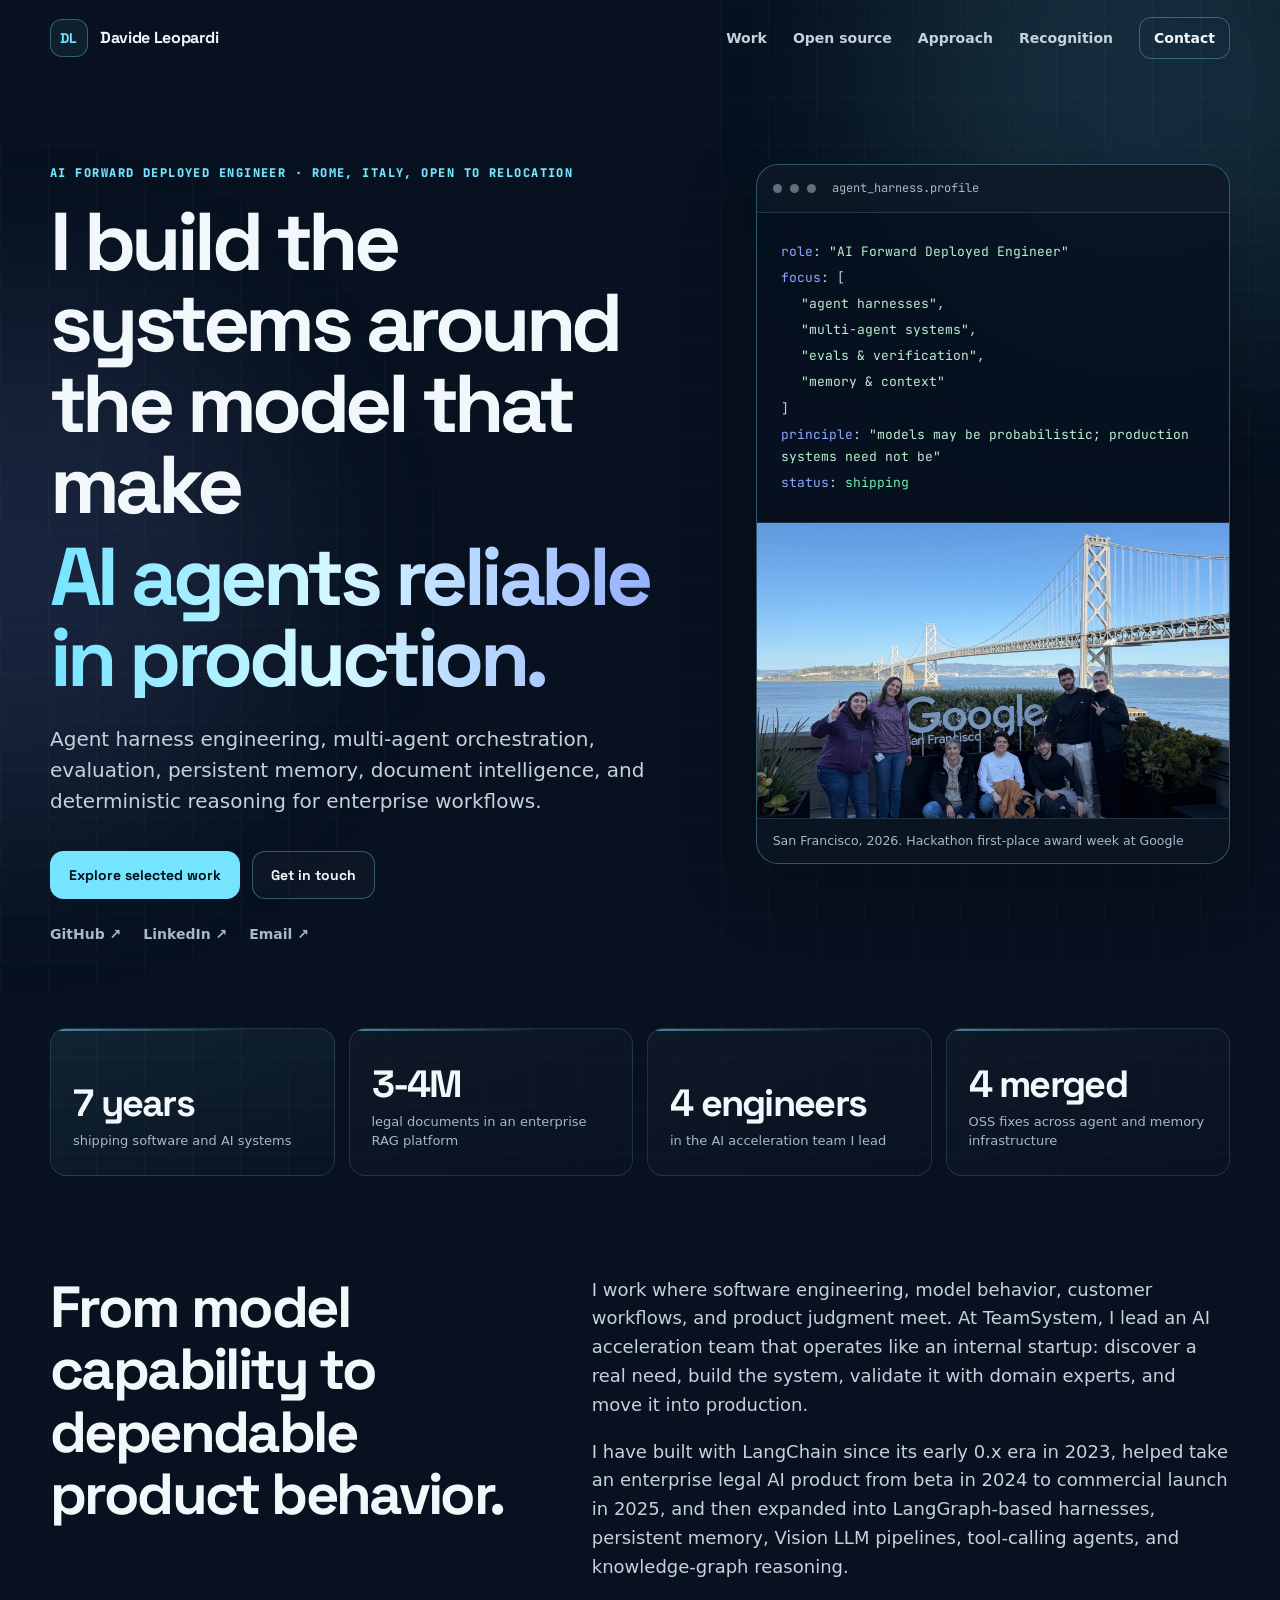
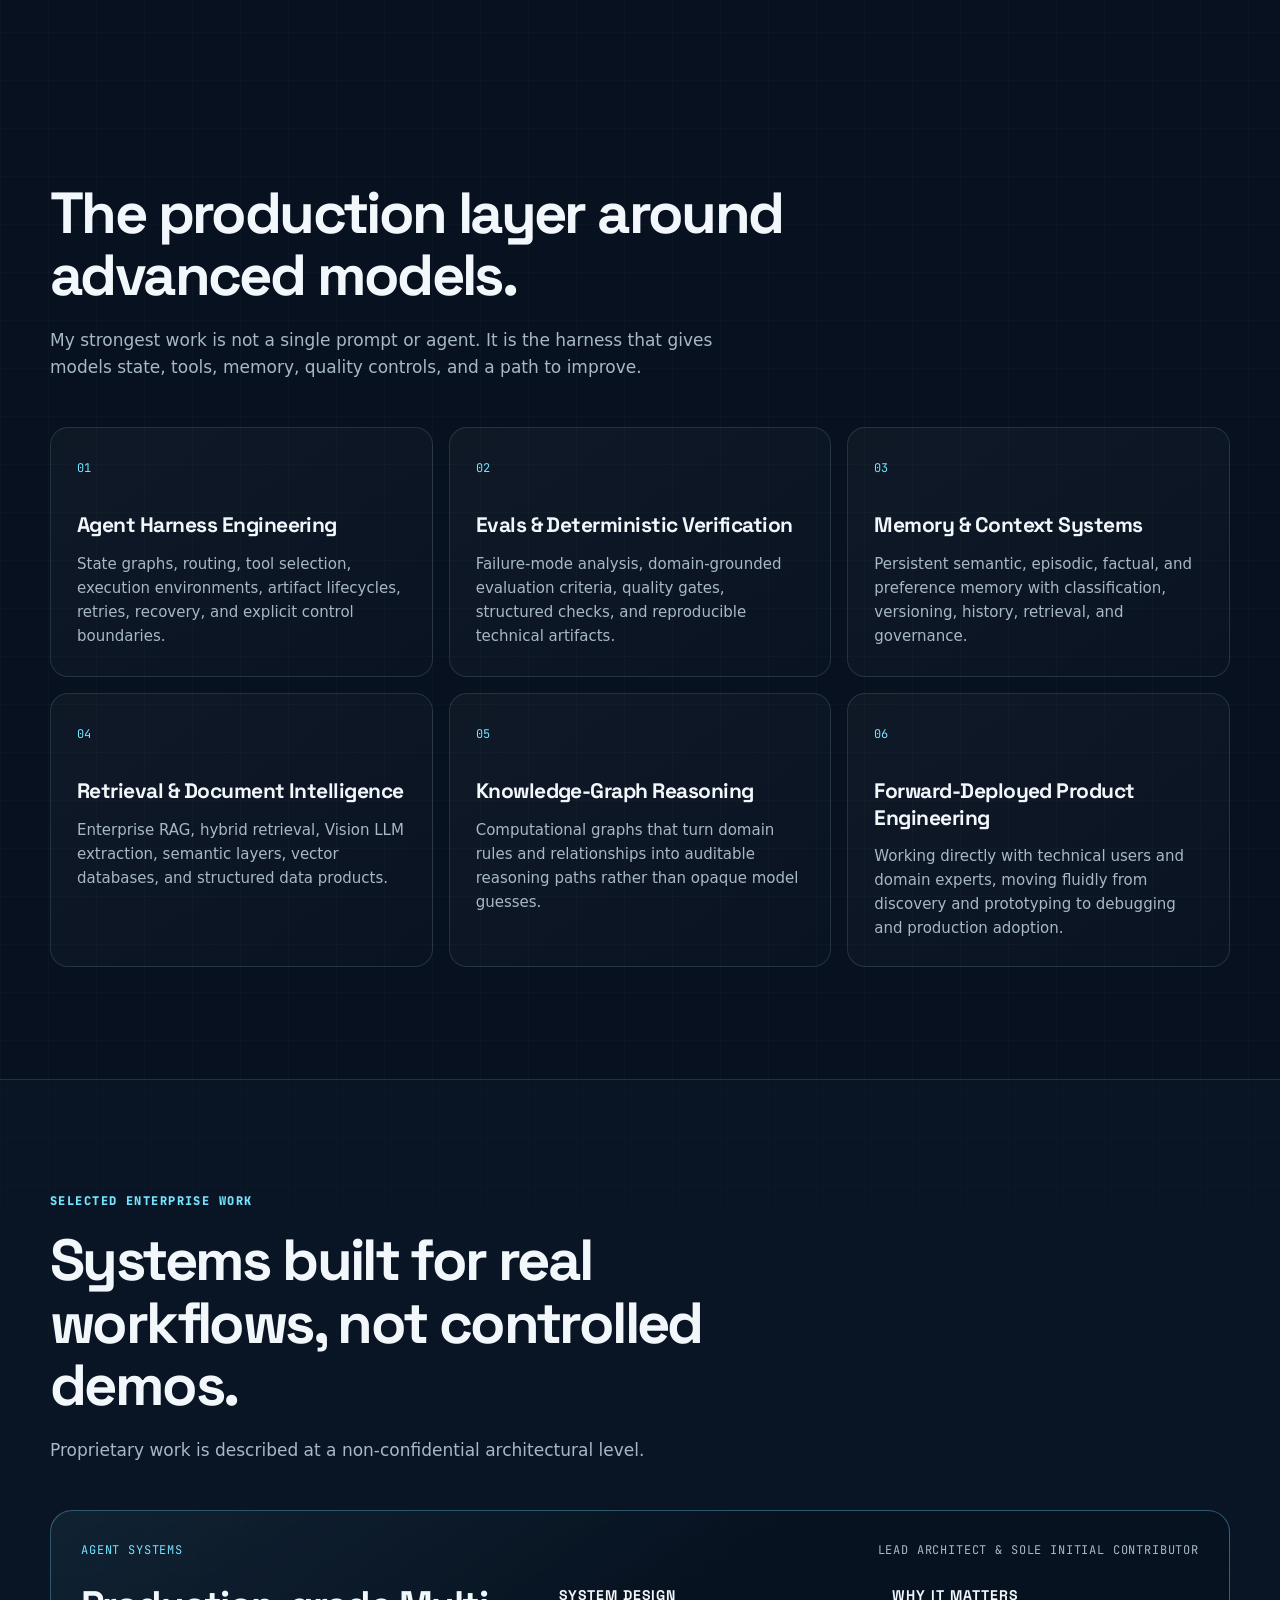
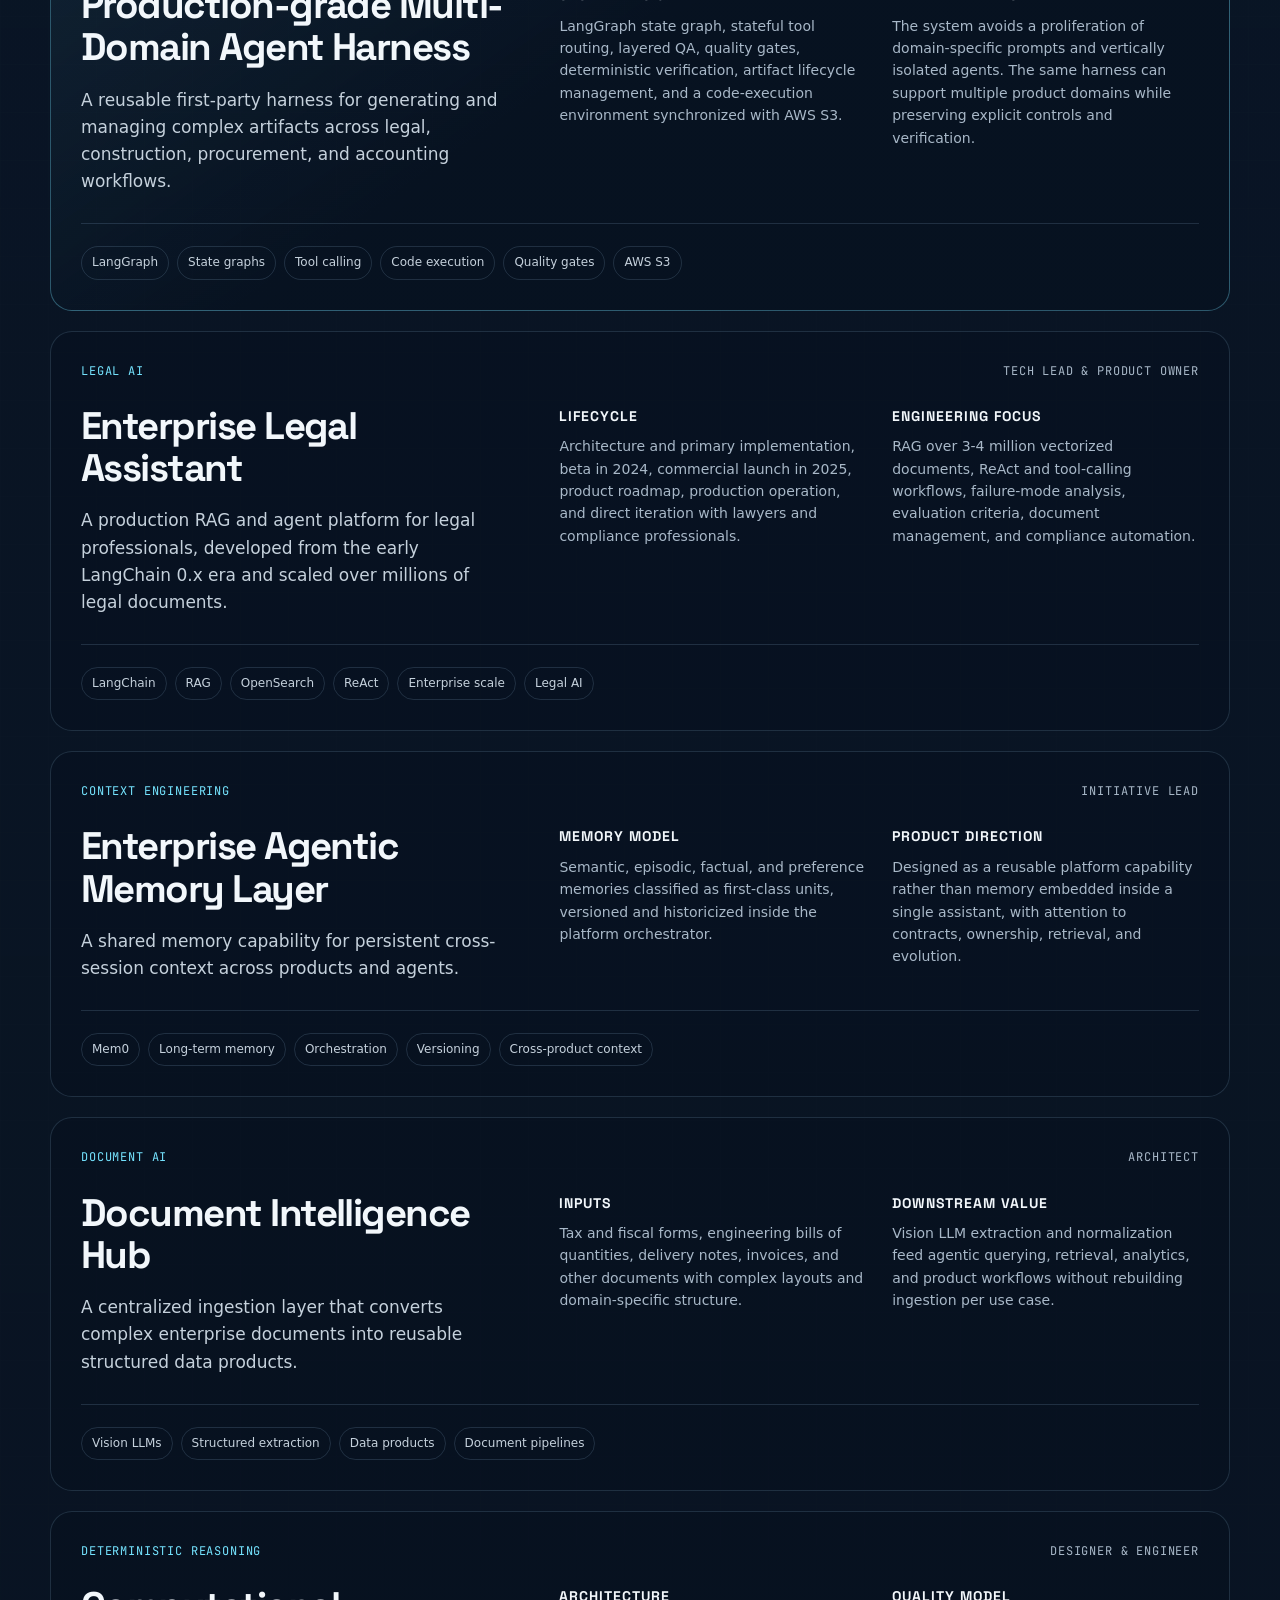
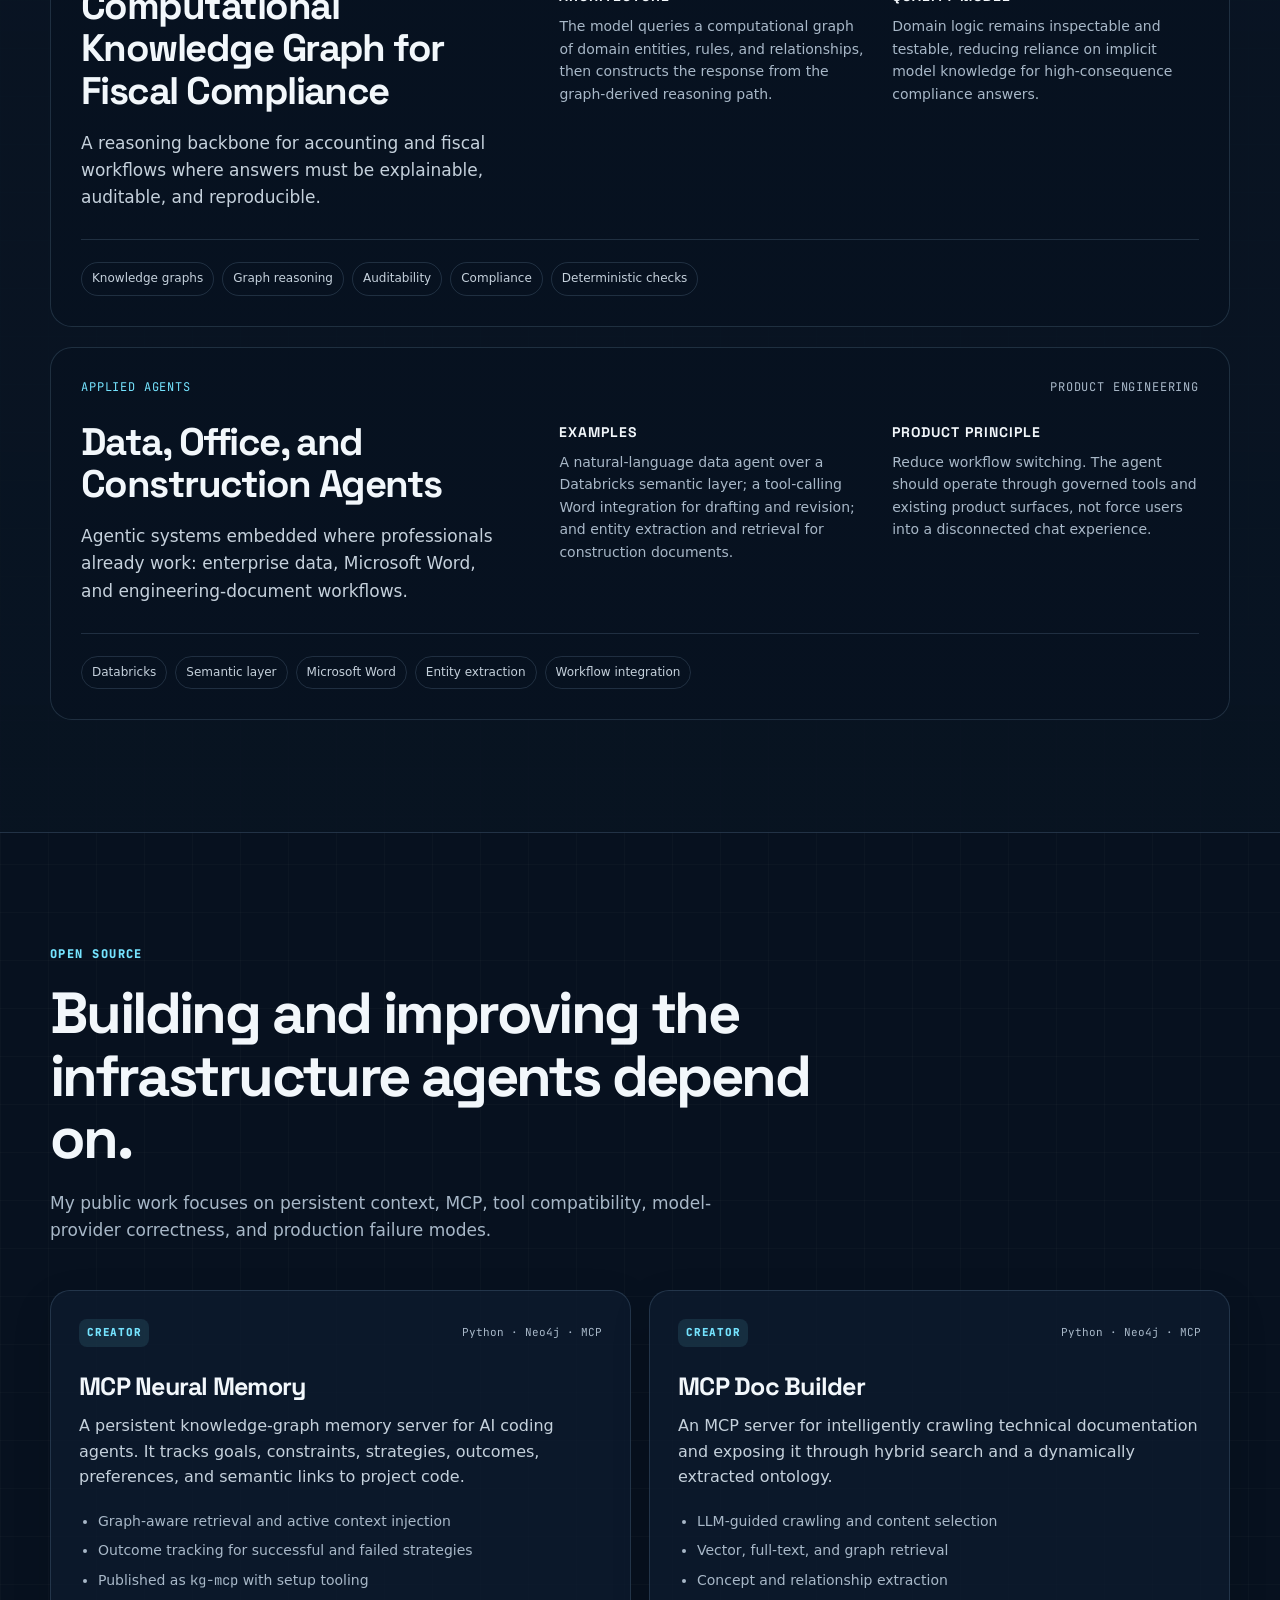
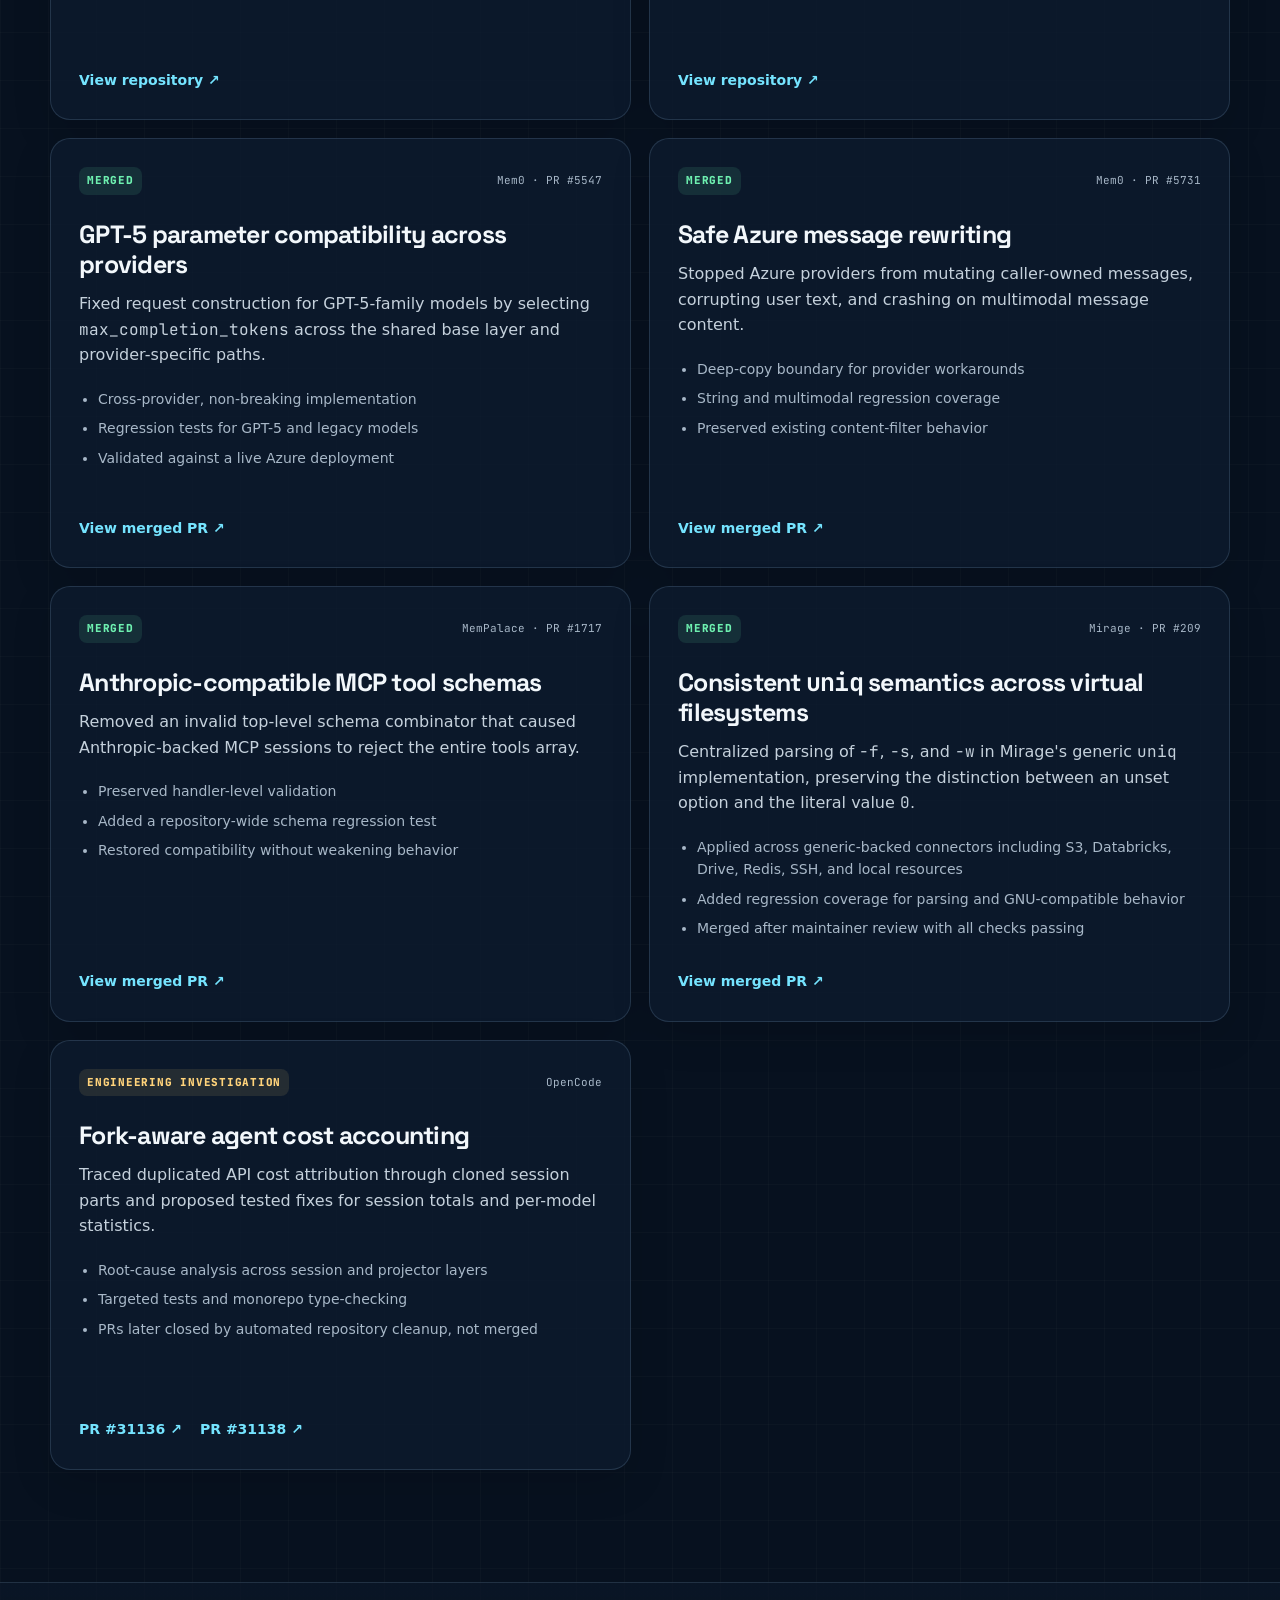
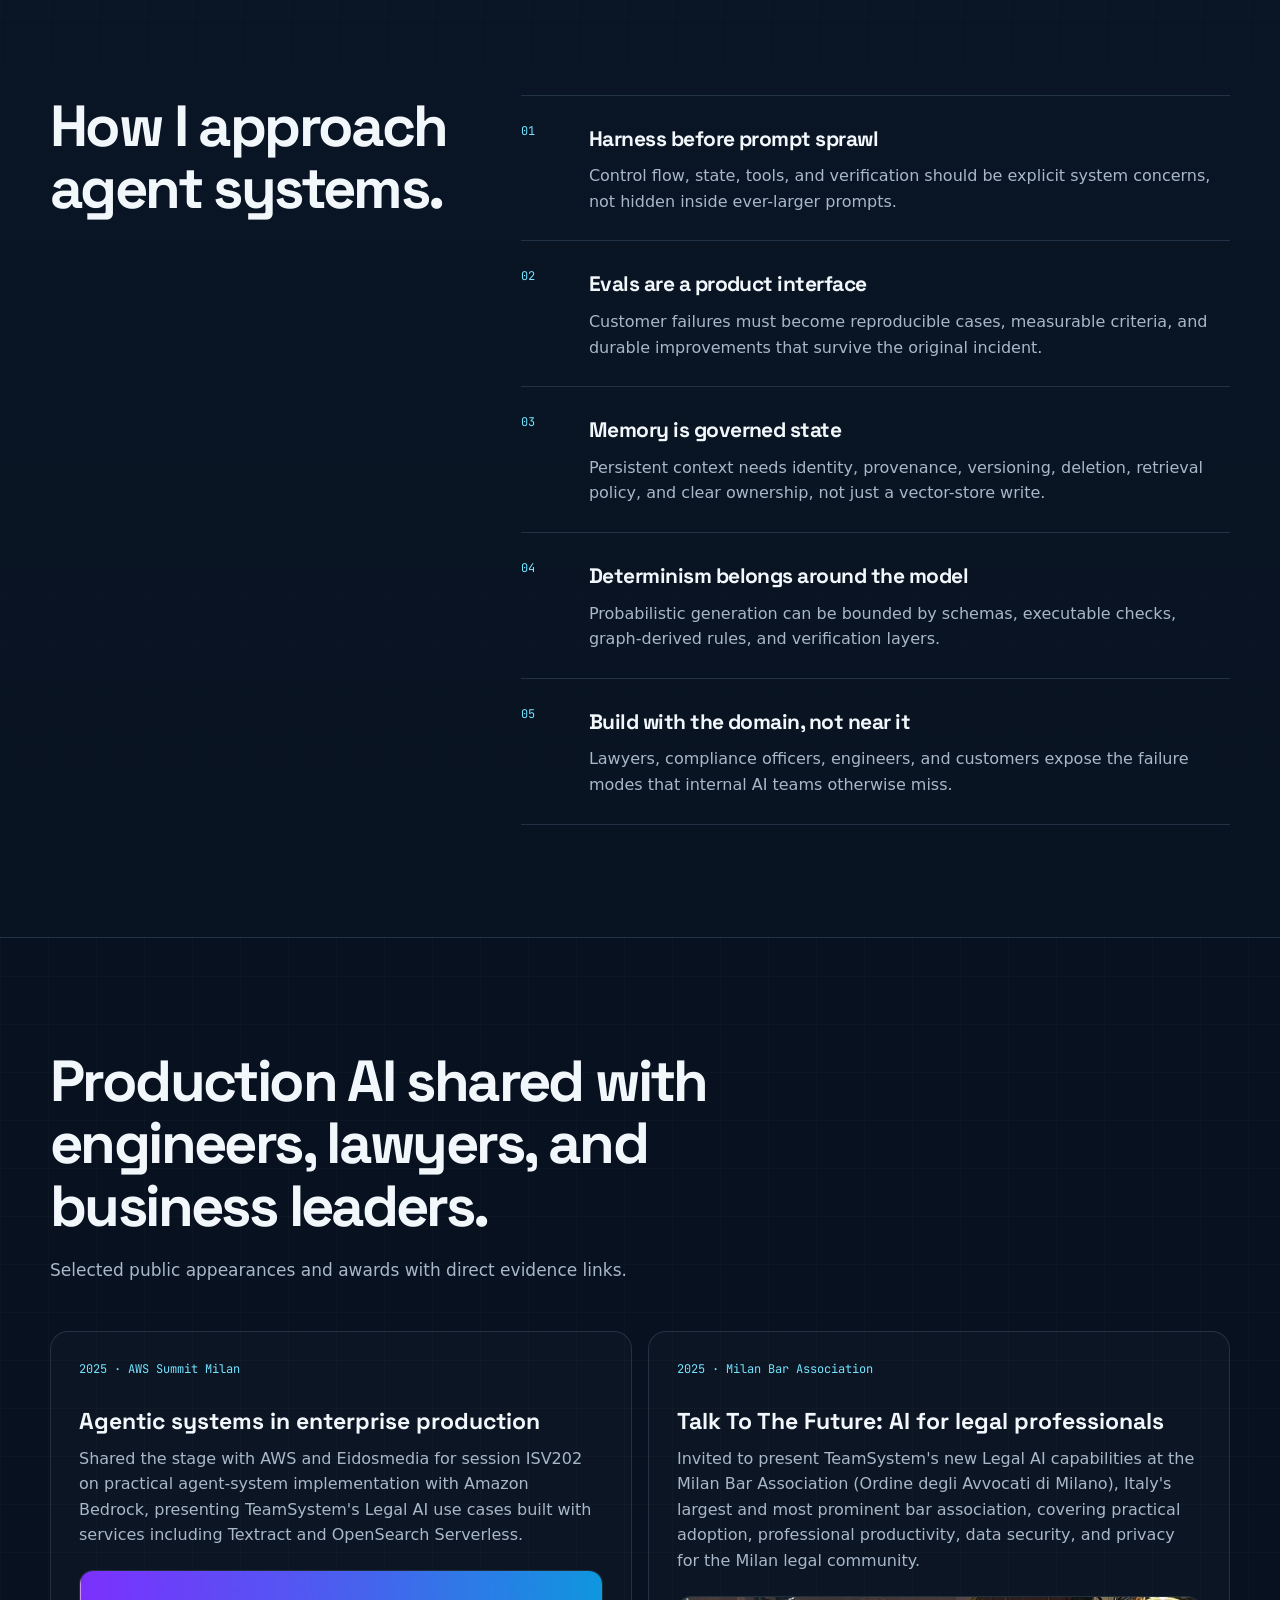
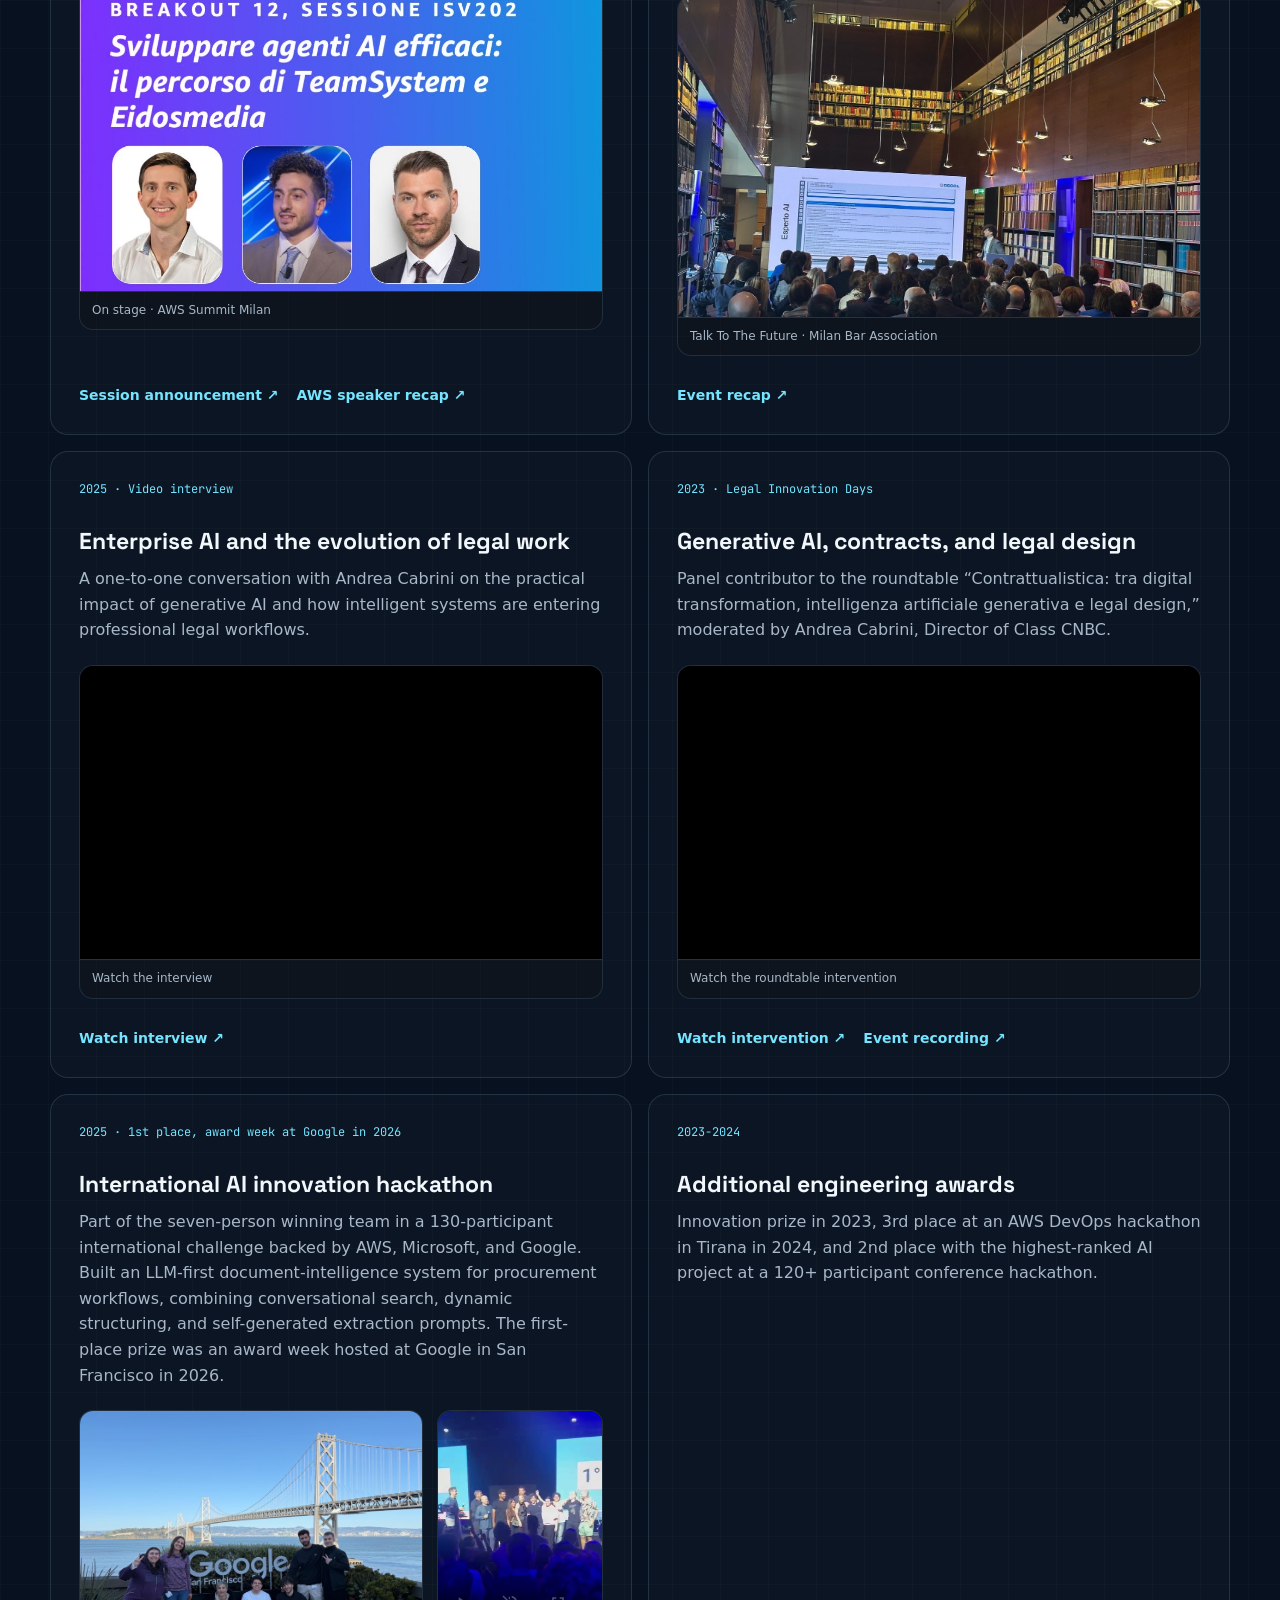
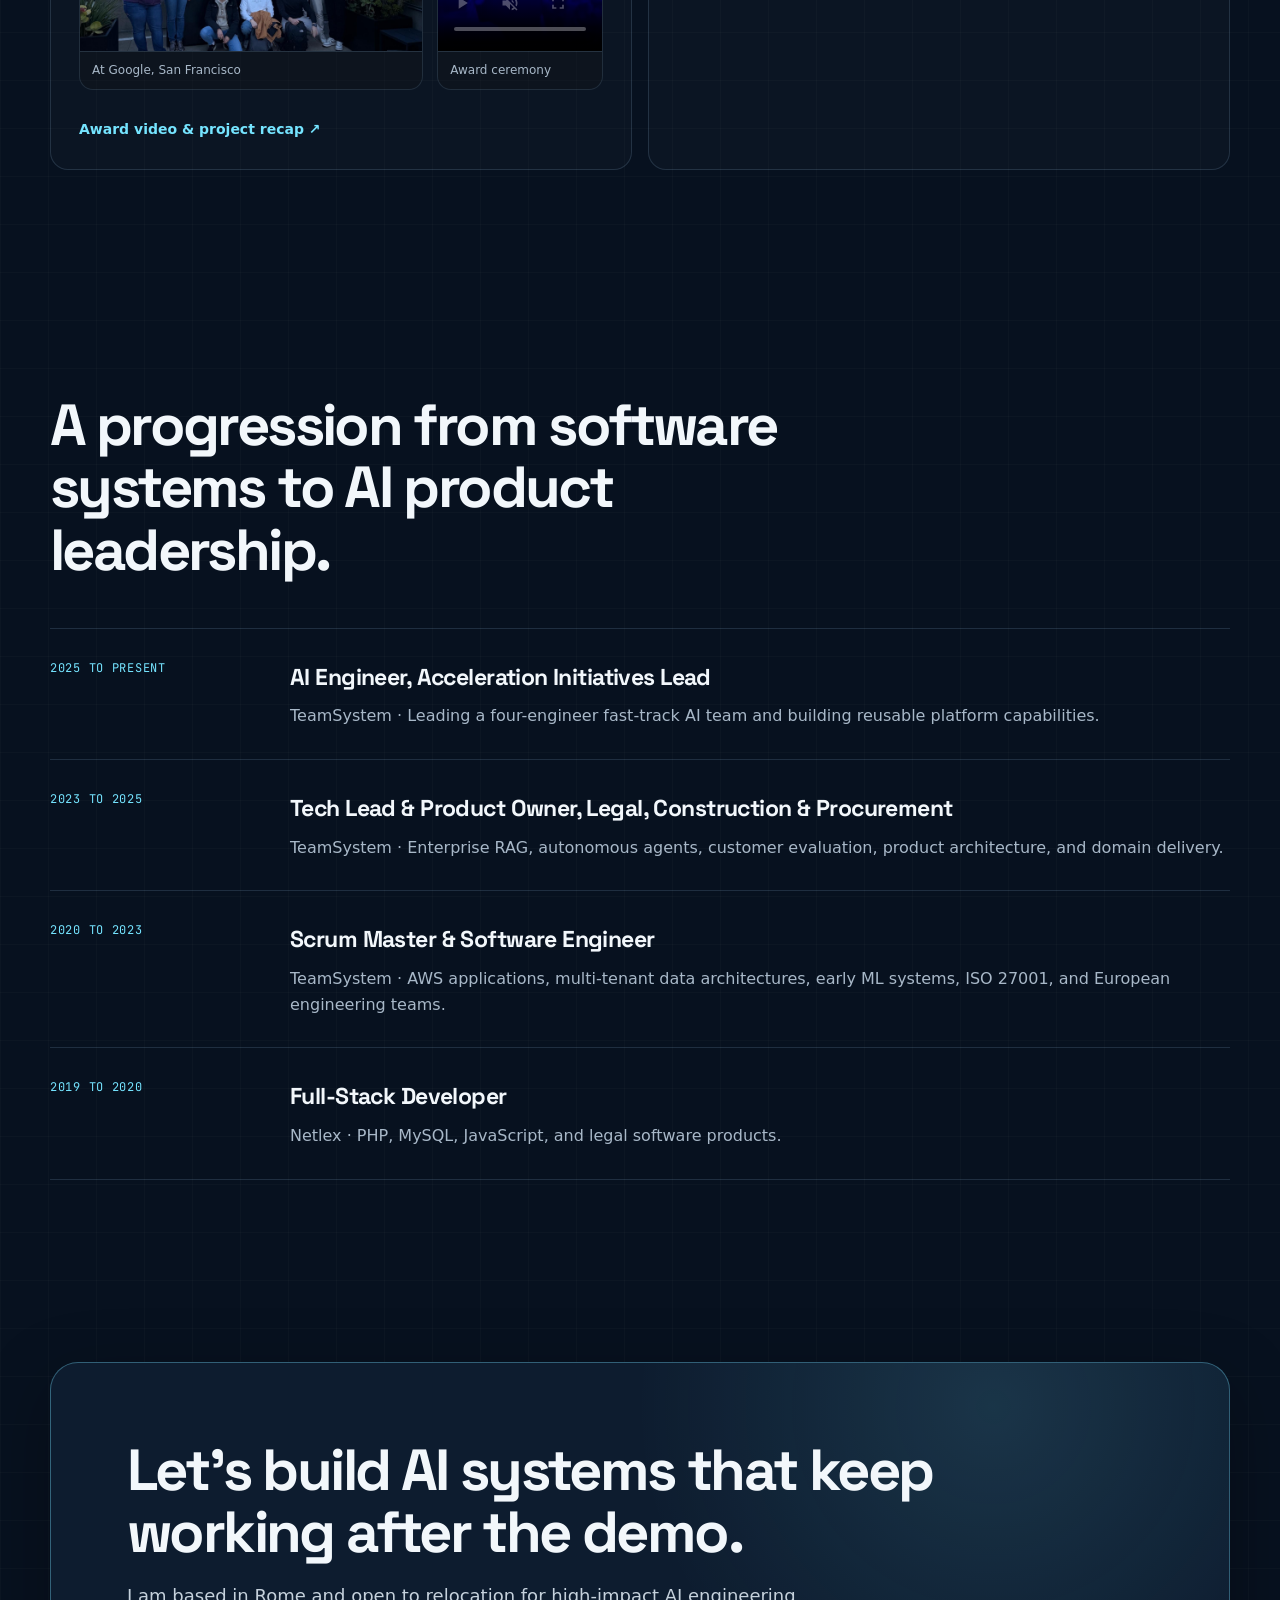
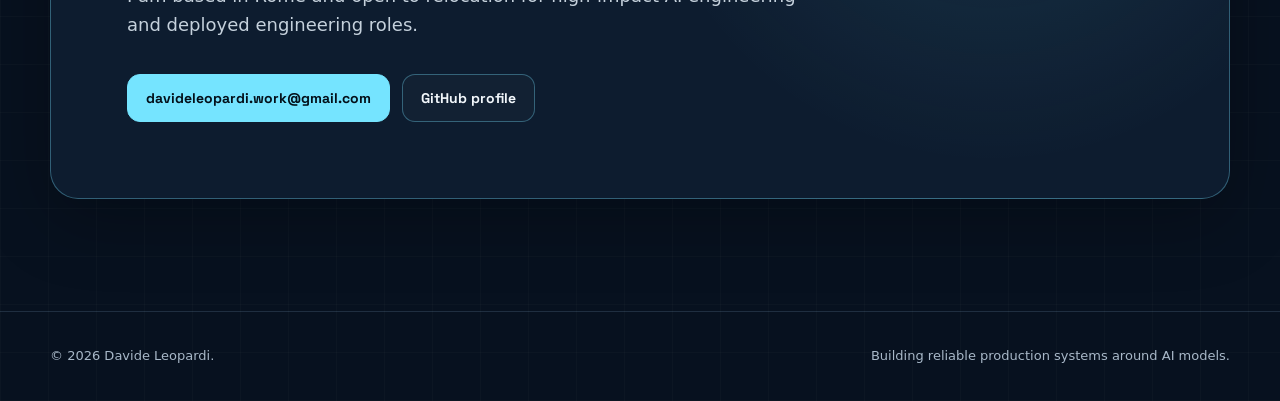
==== commit 6c4aea00: "redesign: bento stats, spotlight-border cards, hero recomposition - turn the stat band into a bento " ====
--- a/index.html
+++ b/index.html
@@ -165,32 +165,32 @@
         </div>
 
         <div class="capability-grid">
-          <article class="capability-card reveal">
+          <article class="capability-card spotlight reveal">
             <span class="card-index">01</span>
             <h3>Agent Harness Engineering</h3>
             <p>State graphs, routing, tool selection, execution environments, artifact lifecycles, retries, recovery, and explicit control boundaries.</p>
           </article>
-          <article class="capability-card reveal">
+          <article class="capability-card spotlight reveal">
             <span class="card-index">02</span>
             <h3>Evals & Deterministic Verification</h3>
             <p>Failure-mode analysis, domain-grounded evaluation criteria, quality gates, structured checks, and reproducible technical artifacts.</p>
           </article>
-          <article class="capability-card reveal">
+          <article class="capability-card spotlight reveal">
             <span class="card-index">03</span>
             <h3>Memory & Context Systems</h3>
             <p>Persistent semantic, episodic, factual, and preference memory with classification, versioning, history, retrieval, and governance.</p>
           </article>
-          <article class="capability-card reveal">
+          <article class="capability-card spotlight reveal">
             <span class="card-index">04</span>
             <h3>Retrieval & Document Intelligence</h3>
             <p>Enterprise RAG, hybrid retrieval, Vision LLM extraction, semantic layers, vector databases, and structured data products.</p>
           </article>
-          <article class="capability-card reveal">
+          <article class="capability-card spotlight reveal">
             <span class="card-index">05</span>
             <h3>Knowledge-Graph Reasoning</h3>
             <p>Computational graphs that turn domain rules and relationships into auditable reasoning paths rather than opaque model guesses.</p>
           </article>
-          <article class="capability-card reveal">
+          <article class="capability-card spotlight reveal">
             <span class="card-index">06</span>
             <h3>Forward-Deployed Product Engineering</h3>
             <p>Working directly with technical users and domain experts, moving fluidly from discovery and prototyping to debugging and production adoption.</p>
@@ -208,7 +208,7 @@
         </div>
 
         <div class="project-list">
-          <article class="project-card featured reveal">
+          <article class="project-card featured spotlight reveal">
             <div class="project-meta">
               <span>Agent systems</span>
               <span>Lead architect & sole initial contributor</span>
@@ -234,7 +234,7 @@
             </div>
           </article>
 
-          <article class="project-card reveal">
+          <article class="project-card spotlight reveal">
             <div class="project-meta"><span>Legal AI</span><span>Tech Lead & Product Owner</span></div>
             <div class="project-body">
               <div>
@@ -255,7 +255,7 @@
             <div class="tag-row"><span>LangChain</span><span>RAG</span><span>OpenSearch</span><span>ReAct</span><span>Enterprise scale</span><span>Legal AI</span></div>
           </article>
 
-          <article class="project-card reveal">
+          <article class="project-card spotlight reveal">
             <div class="project-meta"><span>Context engineering</span><span>Initiative lead</span></div>
             <div class="project-body">
               <div>
@@ -276,7 +276,7 @@
             <div class="tag-row"><span>Mem0</span><span>Long-term memory</span><span>Orchestration</span><span>Versioning</span><span>Cross-product context</span></div>
           </article>
 
-          <article class="project-card reveal">
+          <article class="project-card spotlight reveal">
             <div class="project-meta"><span>Document AI</span><span>Architect</span></div>
             <div class="project-body">
               <div>
@@ -297,7 +297,7 @@
             <div class="tag-row"><span>Vision LLMs</span><span>Structured extraction</span><span>Data products</span><span>Document pipelines</span></div>
           </article>
 
-          <article class="project-card reveal">
+          <article class="project-card spotlight reveal">
             <div class="project-meta"><span>Deterministic reasoning</span><span>Designer & engineer</span></div>
             <div class="project-body">
               <div>
@@ -318,7 +318,7 @@
             <div class="tag-row"><span>Knowledge graphs</span><span>Graph reasoning</span><span>Auditability</span><span>Compliance</span><span>Deterministic checks</span></div>
           </article>
 
-          <article class="project-card reveal">
+          <article class="project-card spotlight reveal">
             <div class="project-meta"><span>Applied agents</span><span>Product engineering</span></div>
             <div class="project-body">
               <div>
@@ -351,7 +351,7 @@
         </div>
 
         <div class="oss-grid">
-          <article class="oss-card reveal">
+          <article class="oss-card spotlight reveal">
             <div class="oss-top"><span class="status status-owned">Creator</span><span>Python · Neo4j · MCP</span></div>
             <h3>MCP Neural Memory</h3>
             <p>A persistent knowledge-graph memory server for AI coding agents. It tracks goals, constraints, strategies, outcomes, preferences, and semantic links to project code.</p>
@@ -363,7 +363,7 @@
             <a href="https://github.com/Hexecu/mcp-neuralmemory" target="_blank" rel="noreferrer">View repository ↗</a>
           </article>
 
-          <article class="oss-card reveal">
+          <article class="oss-card spotlight reveal">
             <div class="oss-top"><span class="status status-owned">Creator</span><span>Python · Neo4j · MCP</span></div>
             <h3>MCP Doc Builder</h3>
             <p>An MCP server for intelligently crawling technical documentation and exposing it through hybrid search and a dynamically extracted ontology.</p>
@@ -375,7 +375,7 @@
             <a href="https://github.com/Hexecu/mcp-doc-builder" target="_blank" rel="noreferrer">View repository ↗</a>
           </article>
 
-          <article class="oss-card reveal">
+          <article class="oss-card spotlight reveal">
             <div class="oss-top"><span class="status status-merged">Merged</span><span>Mem0 · PR #5547</span></div>
             <h3>GPT-5 parameter compatibility across providers</h3>
             <p>Fixed request construction for GPT-5-family models by selecting <code>max_completion_tokens</code> across the shared base layer and provider-specific paths.</p>
@@ -387,7 +387,7 @@
             <a href="https://github.com/mem0ai/mem0/pull/5547" target="_blank" rel="noreferrer">View merged PR ↗</a>
           </article>
 
-          <article class="oss-card reveal">
+          <article class="oss-card spotlight reveal">
             <div class="oss-top"><span class="status status-merged">Merged</span><span>Mem0 · PR #5731</span></div>
             <h3>Safe Azure message rewriting</h3>
             <p>Stopped Azure providers from mutating caller-owned messages, corrupting user text, and crashing on multimodal message content.</p>
@@ -399,7 +399,7 @@
             <a href="https://github.com/mem0ai/mem0/pull/5731" target="_blank" rel="noreferrer">View merged PR ↗</a>
           </article>
 
-          <article class="oss-card reveal">
+          <article class="oss-card spotlight reveal">
             <div class="oss-top"><span class="status status-merged">Merged</span><span>MemPalace · PR #1717</span></div>
             <h3>Anthropic-compatible MCP tool schemas</h3>
             <p>Removed an invalid top-level schema combinator that caused Anthropic-backed MCP sessions to reject the entire tools array.</p>
@@ -411,7 +411,7 @@
             <a href="https://github.com/MemPalace/mempalace/pull/1717" target="_blank" rel="noreferrer">View merged PR ↗</a>
           </article>
 
-          <article class="oss-card reveal">
+          <article class="oss-card spotlight reveal">
             <div class="oss-top"><span class="status status-merged">Merged</span><span>Mirage · PR #209</span></div>
             <h3>Consistent <code>uniq</code> semantics across virtual filesystems</h3>
             <p>Centralized parsing of <code>-f</code>, <code>-s</code>, and <code>-w</code> in Mirage's generic <code>uniq</code> implementation, preserving the distinction between an unset option and the literal value <code>0</code>.</p>
@@ -423,7 +423,7 @@
             <a href="https://github.com/strukto-ai/mirage/pull/209" target="_blank" rel="noreferrer">View merged PR ↗</a>
           </article>
 
-          <article class="oss-card reveal">
+          <article class="oss-card spotlight reveal">
             <div class="oss-top"><span class="status status-research">Engineering investigation</span><span>OpenCode</span></div>
             <h3>Fork-aware agent cost accounting</h3>
             <p>Traced duplicated API cost attribution through cloned session parts and proposed tested fixes for session totals and per-model statistics.</p>
@@ -463,7 +463,7 @@
           <p>Selected public appearances and awards with direct evidence links.</p>
         </div>
         <div class="recognition-grid">
-          <article class="reveal has-media">
+          <article class="reveal has-media spotlight">
             <span>2025 · AWS Summit Milan</span>
             <h3>Agentic systems in enterprise production</h3>
             <p>Shared the stage with AWS and Eidosmedia for session ISV202 on practical agent-system implementation with Amazon Bedrock, presenting TeamSystem's Legal AI use cases built with services including Textract and OpenSearch Serverless.</p>
@@ -480,7 +480,7 @@
             </div>
           </article>
 
-          <article class="reveal has-media">
+          <article class="reveal has-media spotlight">
             <span>2025 · Milan Bar Association</span>
             <h3>Talk To The Future: AI for legal professionals</h3>
             <p>Invited to present TeamSystem's new Legal AI capabilities at the Milan Bar Association (Ordine degli Avvocati di Milano), Italy's largest and most prominent bar association, covering practical adoption, professional productivity, data security, and privacy for the Milan legal community.</p>
@@ -496,7 +496,7 @@
             </div>
           </article>
 
-          <article class="reveal has-media">
+          <article class="reveal has-media spotlight">
             <span>2025 · Video interview</span>
             <h3>Enterprise AI and the evolution of legal work</h3>
             <p>A one-to-one conversation with Andrea Cabrini on the practical impact of generative AI and how intelligent systems are entering professional legal workflows.</p>
@@ -511,7 +511,7 @@
             </div>
           </article>
 
-          <article class="reveal has-media">
+          <article class="reveal has-media spotlight">
             <span>2023 · Legal Innovation Days</span>
             <h3>Generative AI, contracts, and legal design</h3>
             <p>Panel contributor to the roundtable “Contrattualistica: tra digital transformation, intelligenza artificiale generativa e legal design,” moderated by Andrea Cabrini, Director of Class CNBC.</p>
@@ -534,8 +534,8 @@
             </div>
           </article>
 
-          <article class="reveal has-media">
-            <span>2025 · 1st place · award at Google 2026</span>
+          <article class="reveal has-media spotlight">
+            <span>2025 · 1st place, award week at Google in 2026</span>
             <h3>International AI innovation hackathon</h3>
             <p>Part of the seven-person winning team in a 130-participant international challenge backed by AWS, Microsoft, and Google. Built an LLM-first document-intelligence system for procurement workflows, combining conversational search, dynamic structuring, and self-generated extraction prompts. The first-place prize was an award week hosted at Google in San Francisco in 2026.</p>
             <div class="media-row">
@@ -561,7 +561,7 @@
             </div>
           </article>
 
-          <article class="reveal">
+          <article class="reveal spotlight">
             <span>2023-2024</span>
             <h3>Additional engineering awards</h3>
             <p>Innovation prize in 2023, 3rd place at an AWS DevOps hackathon in Tirana in 2024, and 2nd place with the highest-ranked AI project at a 120+ participant conference hackathon.</p>
--- a/styles.css
+++ b/styles.css
@@ -125,7 +125,7 @@
 .nav-toggle span:not(.sr-only) { display: block; width: 24px; height: 2px; margin: 5px 0; background: var(--text); transition: transform .2s ease, opacity .2s ease; }
 
 .hero { padding-top: 164px; padding-bottom: 64px; }
-.hero-grid { display: grid; grid-template-columns: minmax(0, 1.24fr) minmax(340px, .76fr); gap: 72px; align-items: center; }
+.hero-grid { display: grid; grid-template-columns: minmax(0, 1.15fr) minmax(360px, .85fr); gap: 64px; align-items: start; }
 .eyebrow, .section-kicker {
   margin: 0 0 18px;
   color: var(--accent);
@@ -150,7 +150,7 @@
   background-clip: text;
   color: transparent;
 }
-.hero-lede { max-width: 760px; margin: 28px 0 0; color: var(--muted-strong); font-size: clamp(18px, 2vw, 22px); line-height: 1.55; }
+.hero-lede { max-width: 620px; margin: 26px 0 0; color: var(--muted-strong); font-size: clamp(17px, 1.6vw, 20px); line-height: 1.55; }
 .hero-actions { display: flex; flex-wrap: wrap; gap: 12px; margin-top: 34px; }
 .button {
   display: inline-flex;
@@ -183,11 +183,30 @@
 .code-string { color: #bdeecf; }
 .code-ok { color: var(--green); }
 
-.stats-grid { display: grid; grid-template-columns: repeat(4, 1fr); margin-top: 82px; border-block: 1px solid var(--line); }
-.stats-grid article { padding: 26px 24px; border-right: 1px solid var(--line); }
-.stats-grid article:last-child { border-right: 0; }
-.stats-grid strong { display: block; color: var(--text); font-size: 26px; letter-spacing: -.04em; }
-.stats-grid span { display: block; margin-top: 3px; color: var(--muted); font-size: 13px; line-height: 1.4; }
+.stats-grid { display: grid; grid-template-columns: repeat(4, 1fr); gap: 14px; margin-top: 82px; }
+.stats-grid article {
+  position: relative;
+  display: flex;
+  flex-direction: column;
+  justify-content: flex-end;
+  min-height: 148px;
+  padding: 24px 22px;
+  border: 1px solid var(--line);
+  border-radius: 16px;
+  background: linear-gradient(160deg, rgba(255,255,255,.03), rgba(255,255,255,.008));
+  overflow: hidden;
+}
+.stats-grid article::before {
+  content: "";
+  position: absolute;
+  inset: 0 0 auto 0;
+  height: 2px;
+  background: linear-gradient(90deg, var(--accent), transparent 70%);
+  opacity: .55;
+}
+.stats-grid article:first-child { background: linear-gradient(160deg, rgba(117,228,255,.09), rgba(255,255,255,.01)); }
+.stats-grid strong { display: block; color: var(--text); font-size: clamp(28px, 3.4vw, 38px); letter-spacing: -.045em; line-height: 1; }
+.stats-grid span { display: block; margin-top: 10px; color: var(--muted); font-size: 13px; line-height: 1.45; }
 
 .split-intro { display: grid; grid-template-columns: .85fr 1.15fr; gap: 70px; align-items: start; }
 h2 { margin: 0; font-size: clamp(34px, 4.6vw, 58px); line-height: 1.08; letter-spacing: -.045em; }
@@ -250,9 +269,9 @@
 .recognition-links a { color: var(--accent); text-decoration: none; font-size: 14px; font-weight: 800; }
 .recognition-links a:hover { text-decoration: underline; text-underline-offset: 4px; }
 
-/* Hero photo */
-.hero-photo { margin: 16px 0 0; border: 1px solid var(--line-strong); border-radius: var(--radius); overflow: hidden; background: var(--panel); box-shadow: var(--shadow); }
-.hero-photo img { display: block; width: 100%; height: auto; aspect-ratio: 4 / 3; object-fit: cover; }
+/* Hero photo (nested inside hero-panel: render flush, no box-in-box) */
+.hero-photo { margin: 0; border: 0; border-top: 1px solid var(--line); border-radius: 0; overflow: hidden; background: transparent; box-shadow: none; }
+.hero-photo img { display: block; width: 100%; height: auto; aspect-ratio: 16 / 10; object-fit: cover; }
 .hero-photo figcaption { padding: 12px 16px; color: var(--muted); font-size: 12.5px; border-top: 1px solid var(--line); background: rgba(255,255,255,.02); }
 
 /* Recognition media (photo + video) */
@@ -318,6 +337,36 @@
 .project-card:hover .tag-row span { border-color: var(--line-strong); }
 .tag-row span { transition: border-color .28s ease, color .2s ease; }
 
+/* Spotlight-border: an accent glow rides the card border, tracking the pointer.
+   Pure CSS mask + two pointer vars set in JS. Degrades to a static border if unsupported. */
+.spotlight { position: relative; isolation: isolate; }
+.spotlight::after {
+  content: "";
+  position: absolute;
+  inset: 0;
+  z-index: 1;
+  padding: 1px;
+  border-radius: inherit;
+  background: radial-gradient(
+    180px 180px at var(--mx, 50%) var(--my, 0%),
+    var(--accent), transparent 60%);
+  -webkit-mask:
+    linear-gradient(#000 0 0) content-box,
+    linear-gradient(#000 0 0);
+  -webkit-mask-composite: xor;
+  mask:
+    linear-gradient(#000 0 0) content-box,
+    linear-gradient(#000 0 0);
+  mask-composite: exclude;
+  opacity: 0;
+  transition: opacity .3s ease;
+  pointer-events: none;
+}
+.spotlight:hover::after { opacity: .85; }
+@supports not (mask-composite: exclude) {
+  .spotlight::after { display: none; }
+}
+
 /* Subtle staggered reveal for grid children (lever #2 rhythm) */
 .capability-grid .reveal:nth-child(2), .oss-grid .reveal:nth-child(2), .recognition-grid .reveal:nth-child(2) { transition-delay: .05s; }
 .capability-grid .reveal:nth-child(3), .oss-grid .reveal:nth-child(3), .recognition-grid .reveal:nth-child(3) { transition-delay: .1s; }
@@ -332,8 +381,6 @@
   .hero-grid { gap: 44px; }
   .hero-panel { max-width: 680px; }
   .stats-grid { grid-template-columns: repeat(2, 1fr); }
-  .stats-grid article:nth-child(2) { border-right: 0; }
-  .stats-grid article:nth-child(-n+2) { border-bottom: 1px solid var(--line); }
   .capability-grid { grid-template-columns: repeat(2, 1fr); }
   .project-body { grid-template-columns: 1fr; gap: 30px; }
   .project-details { grid-template-columns: 1fr 1fr; }
@@ -369,8 +416,6 @@
   .media-photo img, .media-video video { height: auto; }
   .media-photo img { aspect-ratio: 4 / 3; }
   .media-video video { aspect-ratio: 9 / 16; max-height: 420px; }
-  .stats-grid article { border-right: 0; border-bottom: 1px solid var(--line); }
-  .stats-grid article:last-child { border-bottom: 0; }
   .project-card, .oss-card { padding: 23px; }
   .project-meta { flex-direction: column; gap: 5px; }
   .project-meta span:last-child { text-align: left; }
@@ -386,4 +431,5 @@
   .button:hover, .capability-card:hover, .oss-card:hover, .project-card:hover,
   .recognition-grid article:hover, .oss-card a:hover, .recognition-links a:hover,
   .social-row a:hover { transform: none; }
-}
+  .spotlight::after { display: none; }
+}
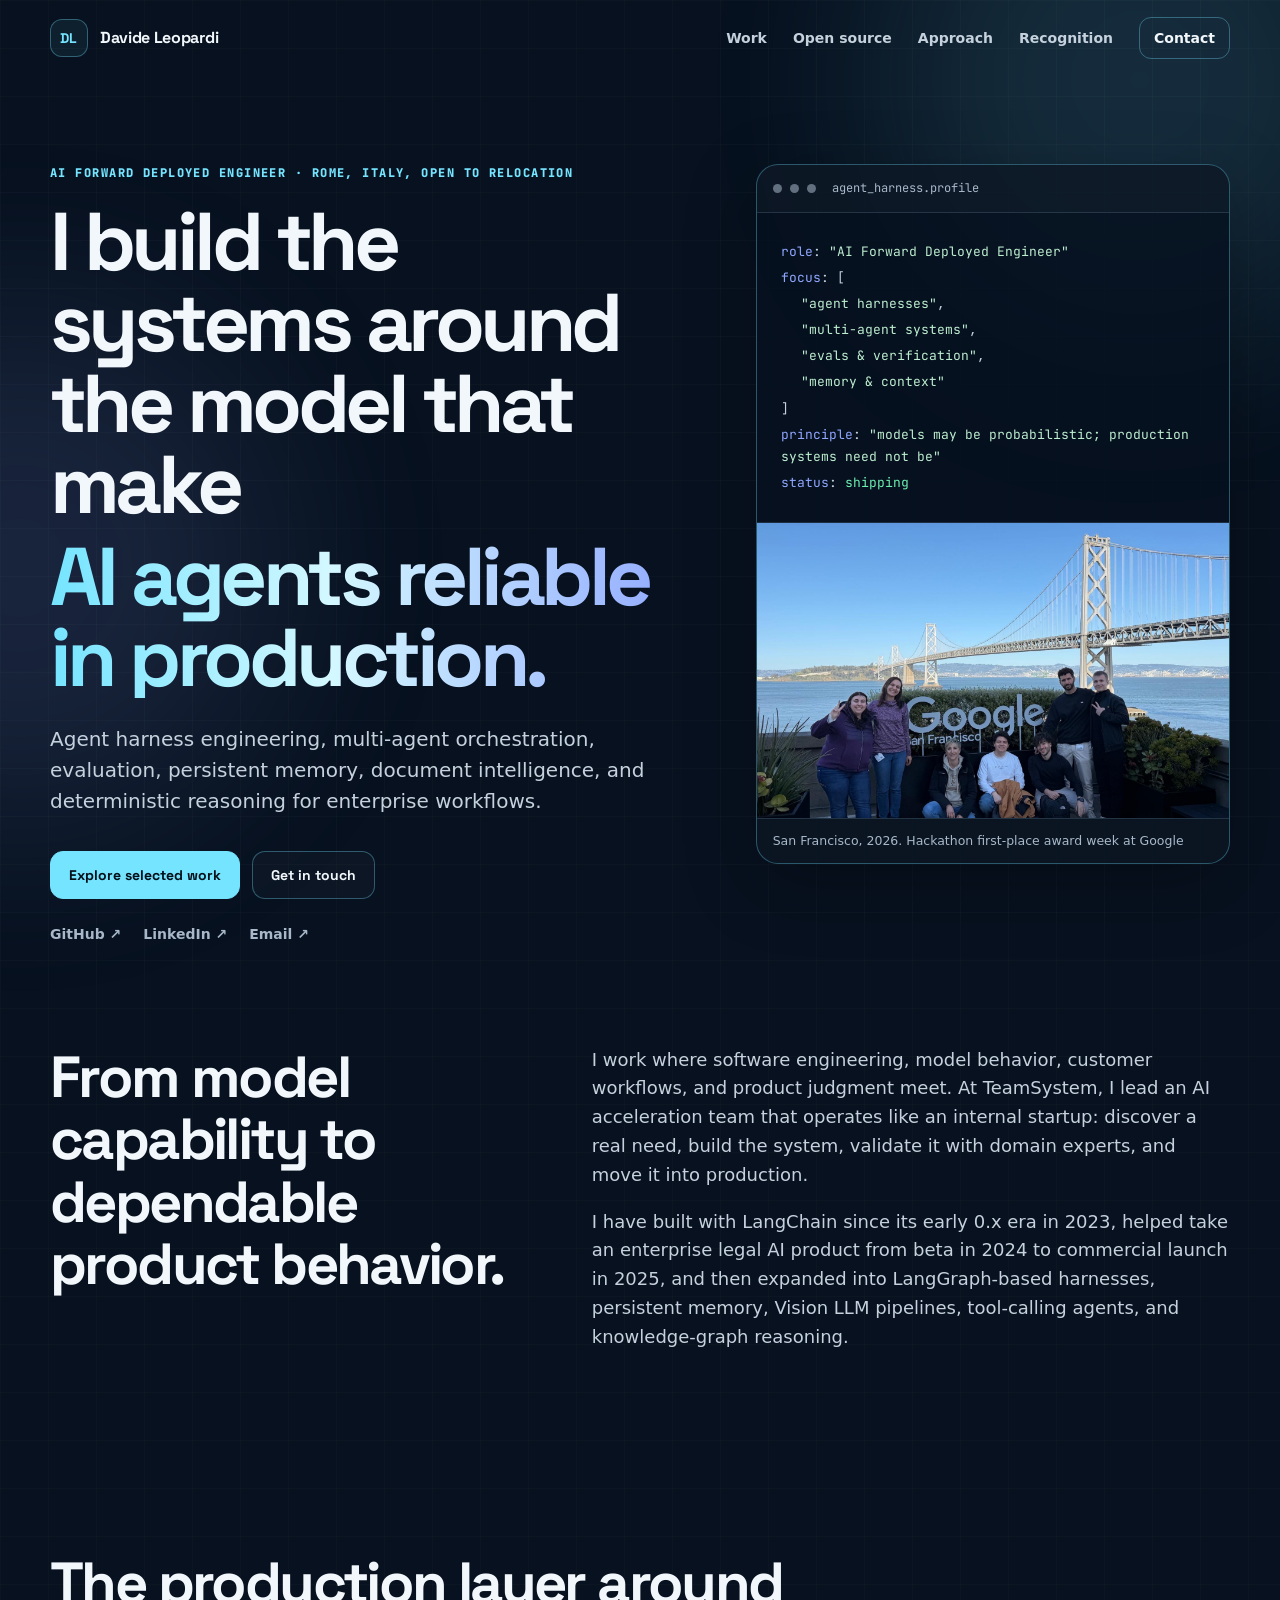
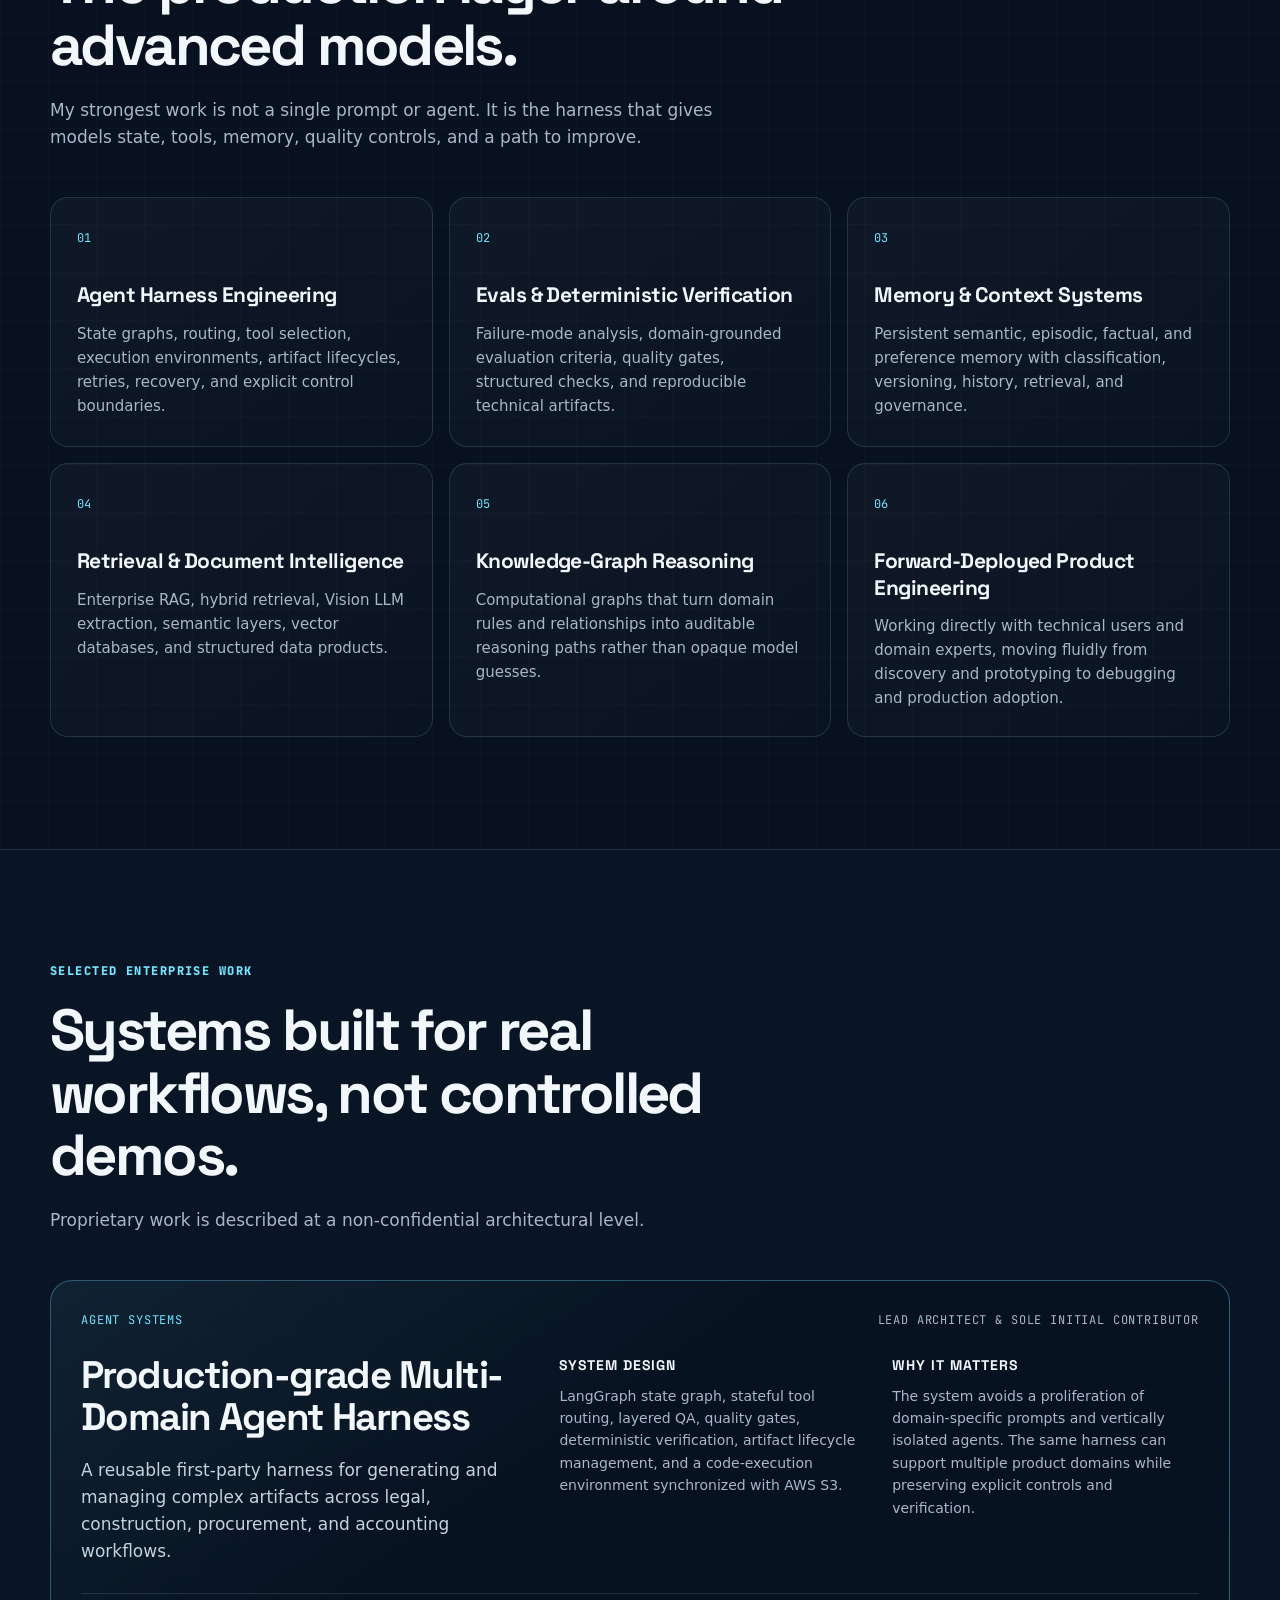
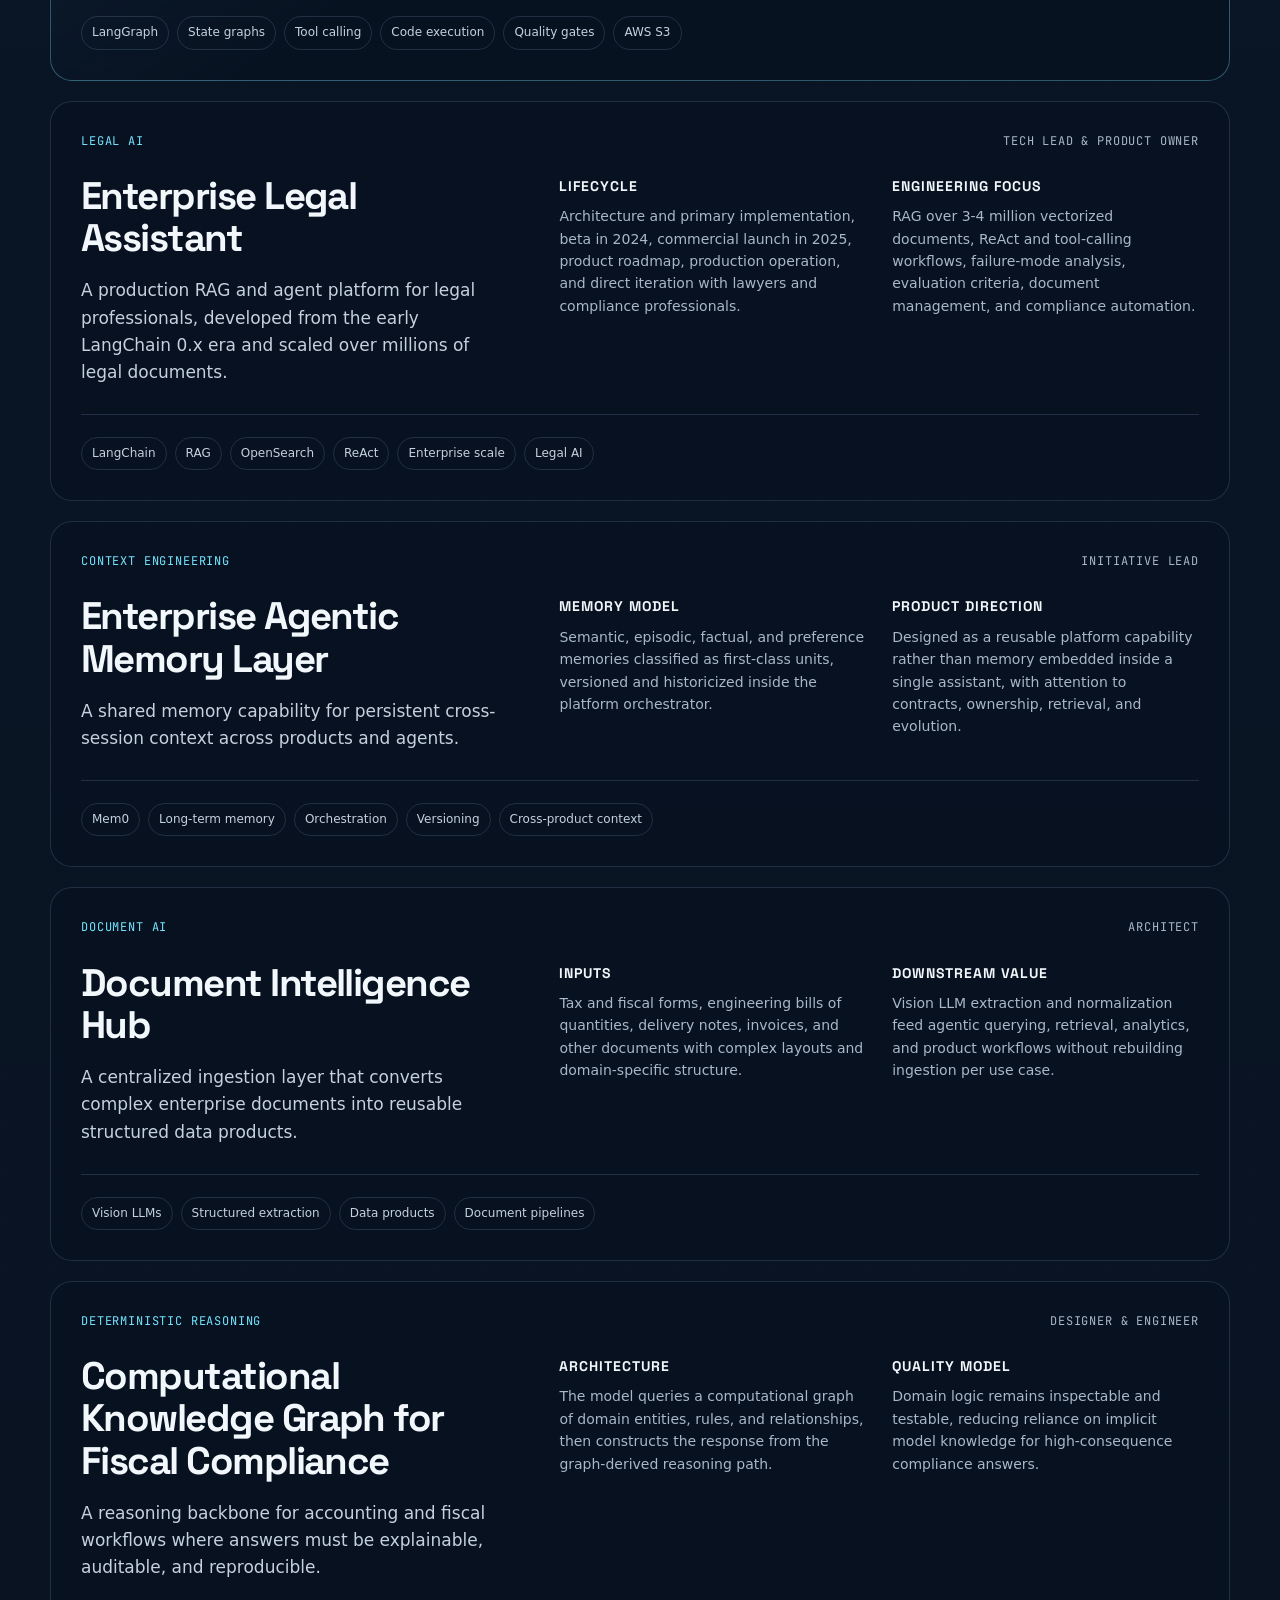
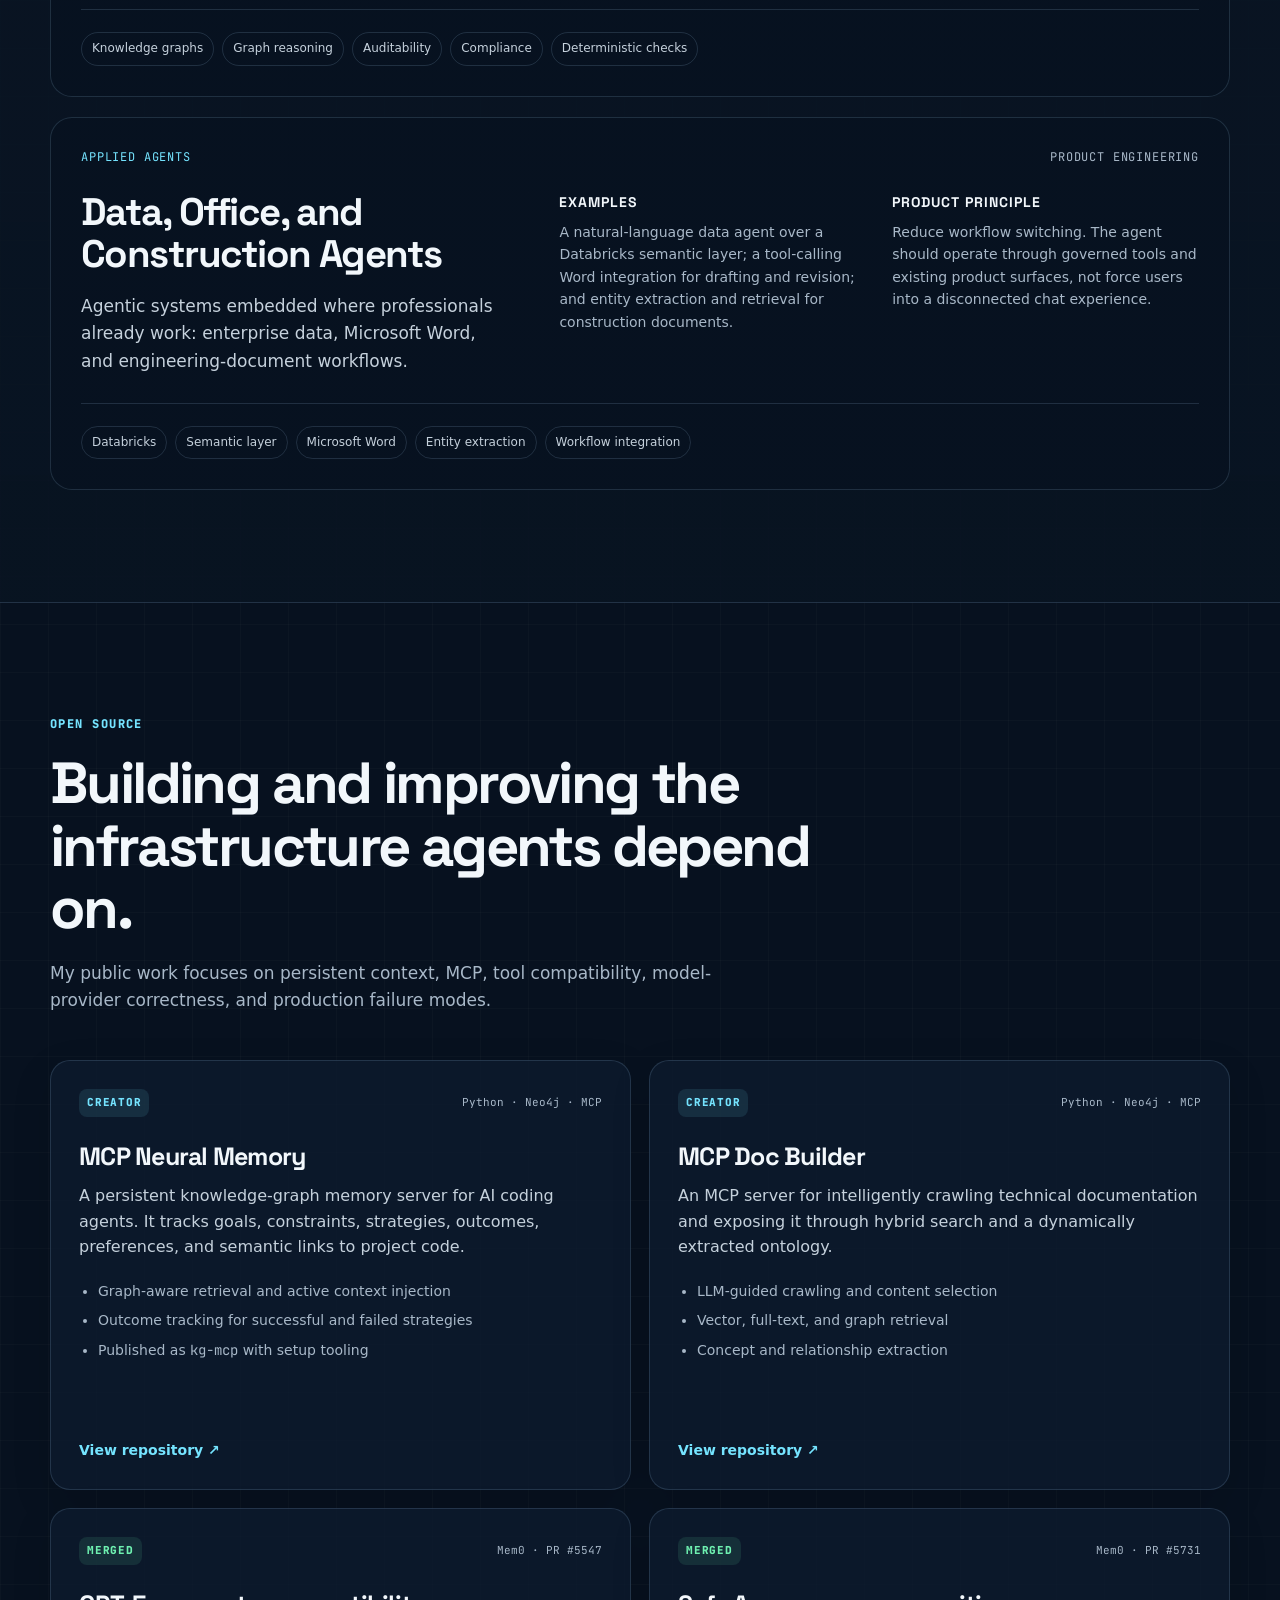
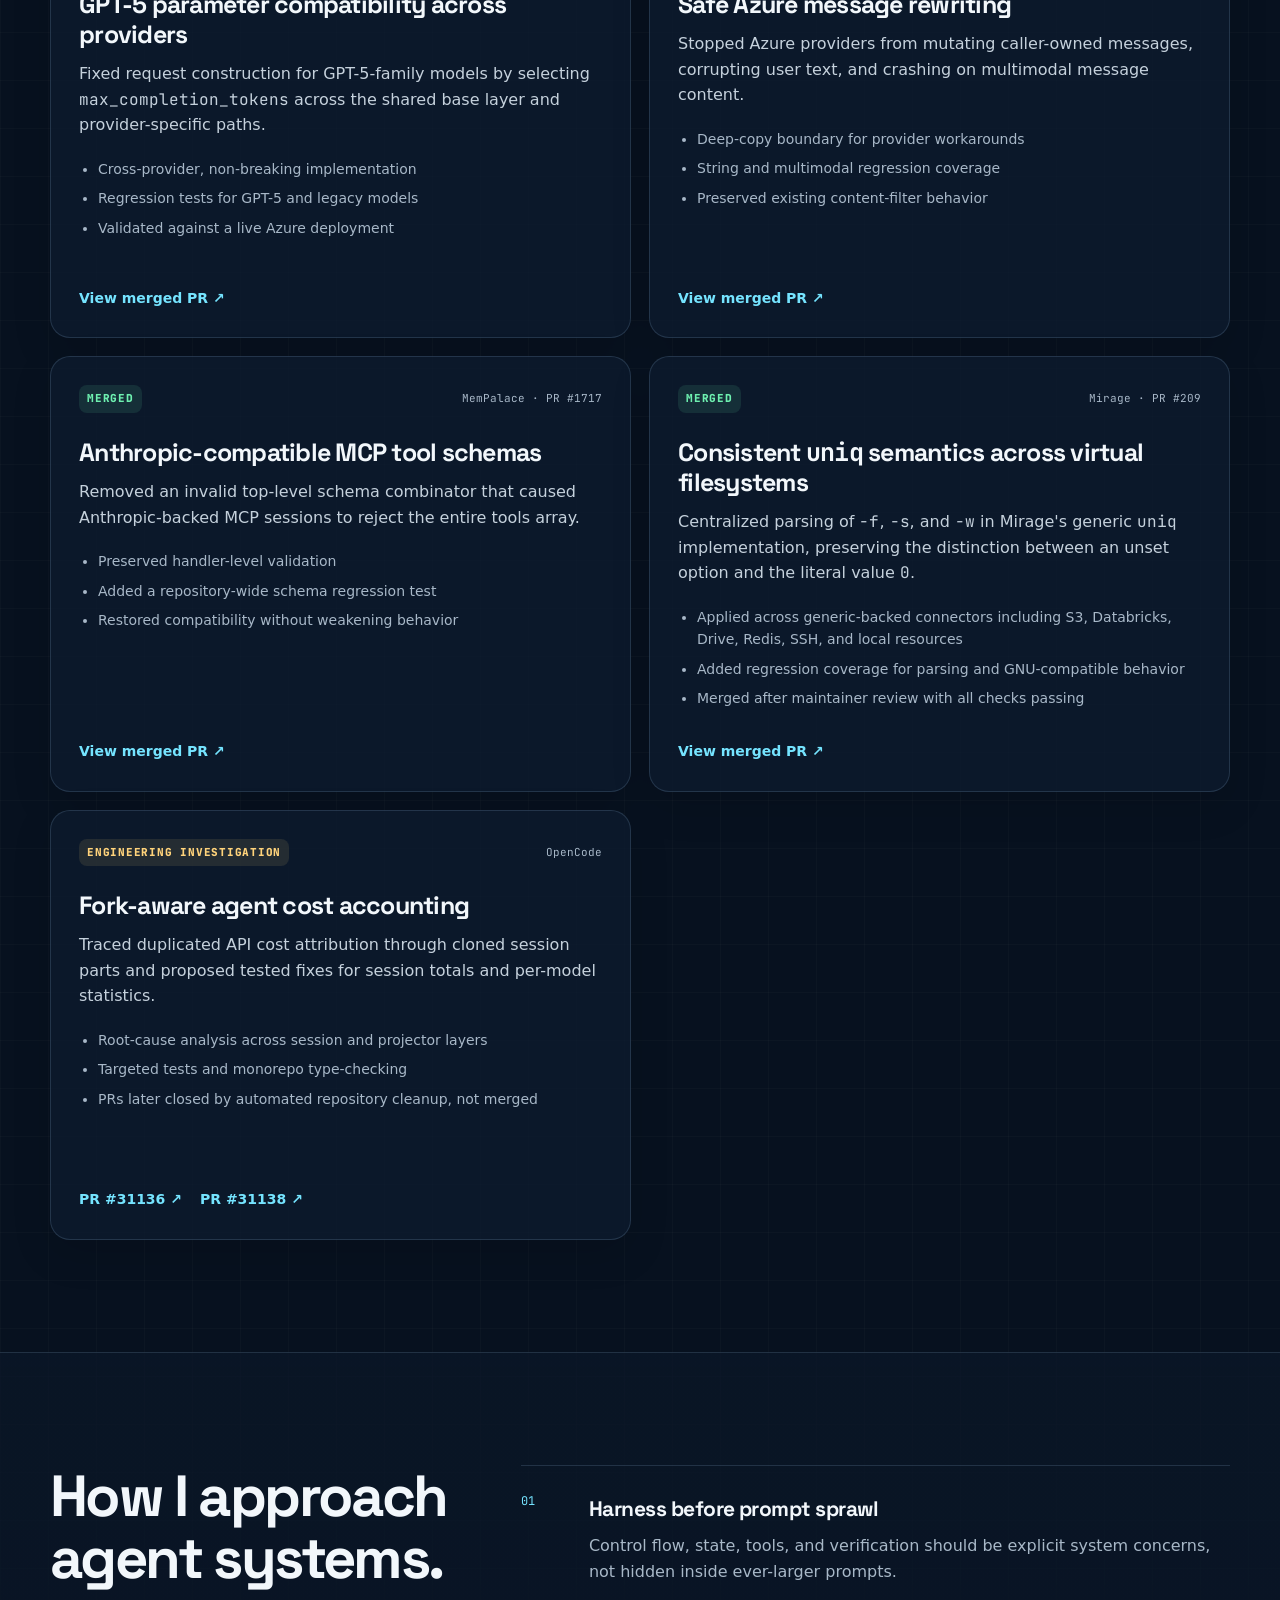
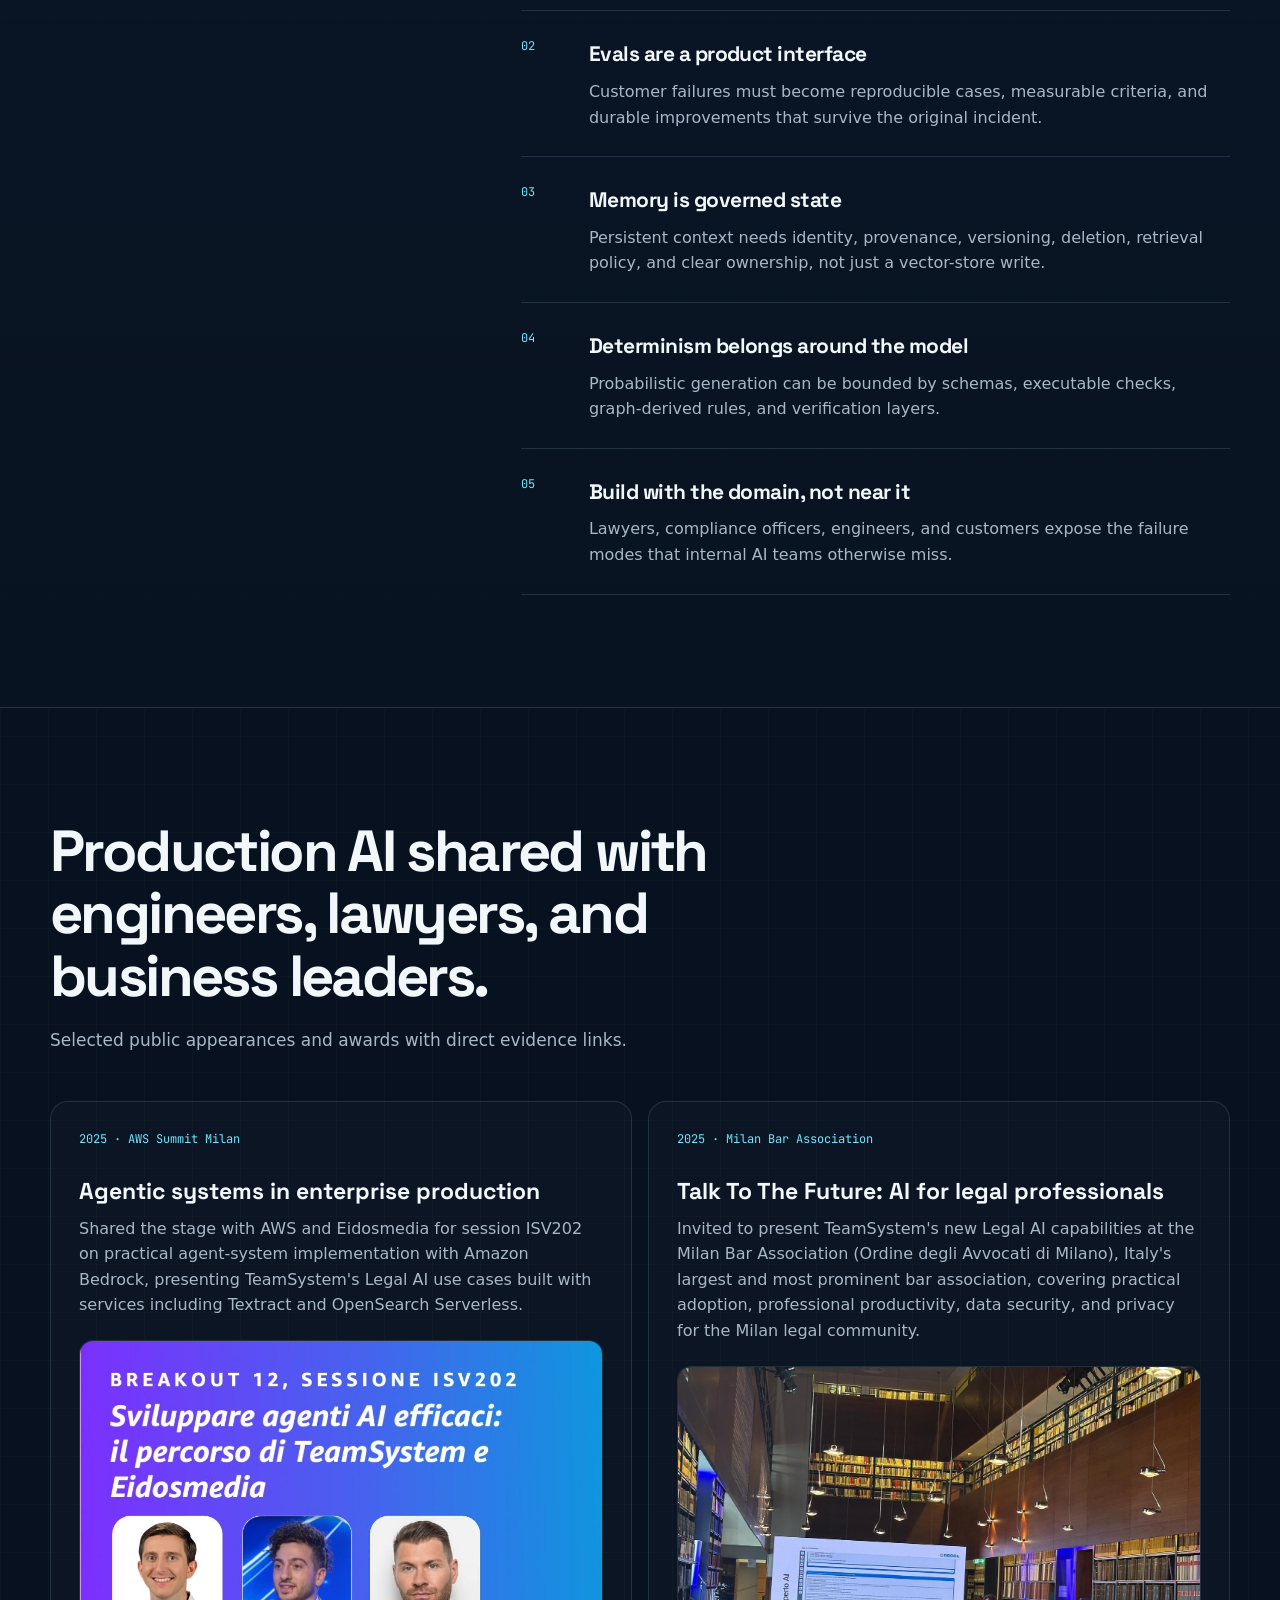
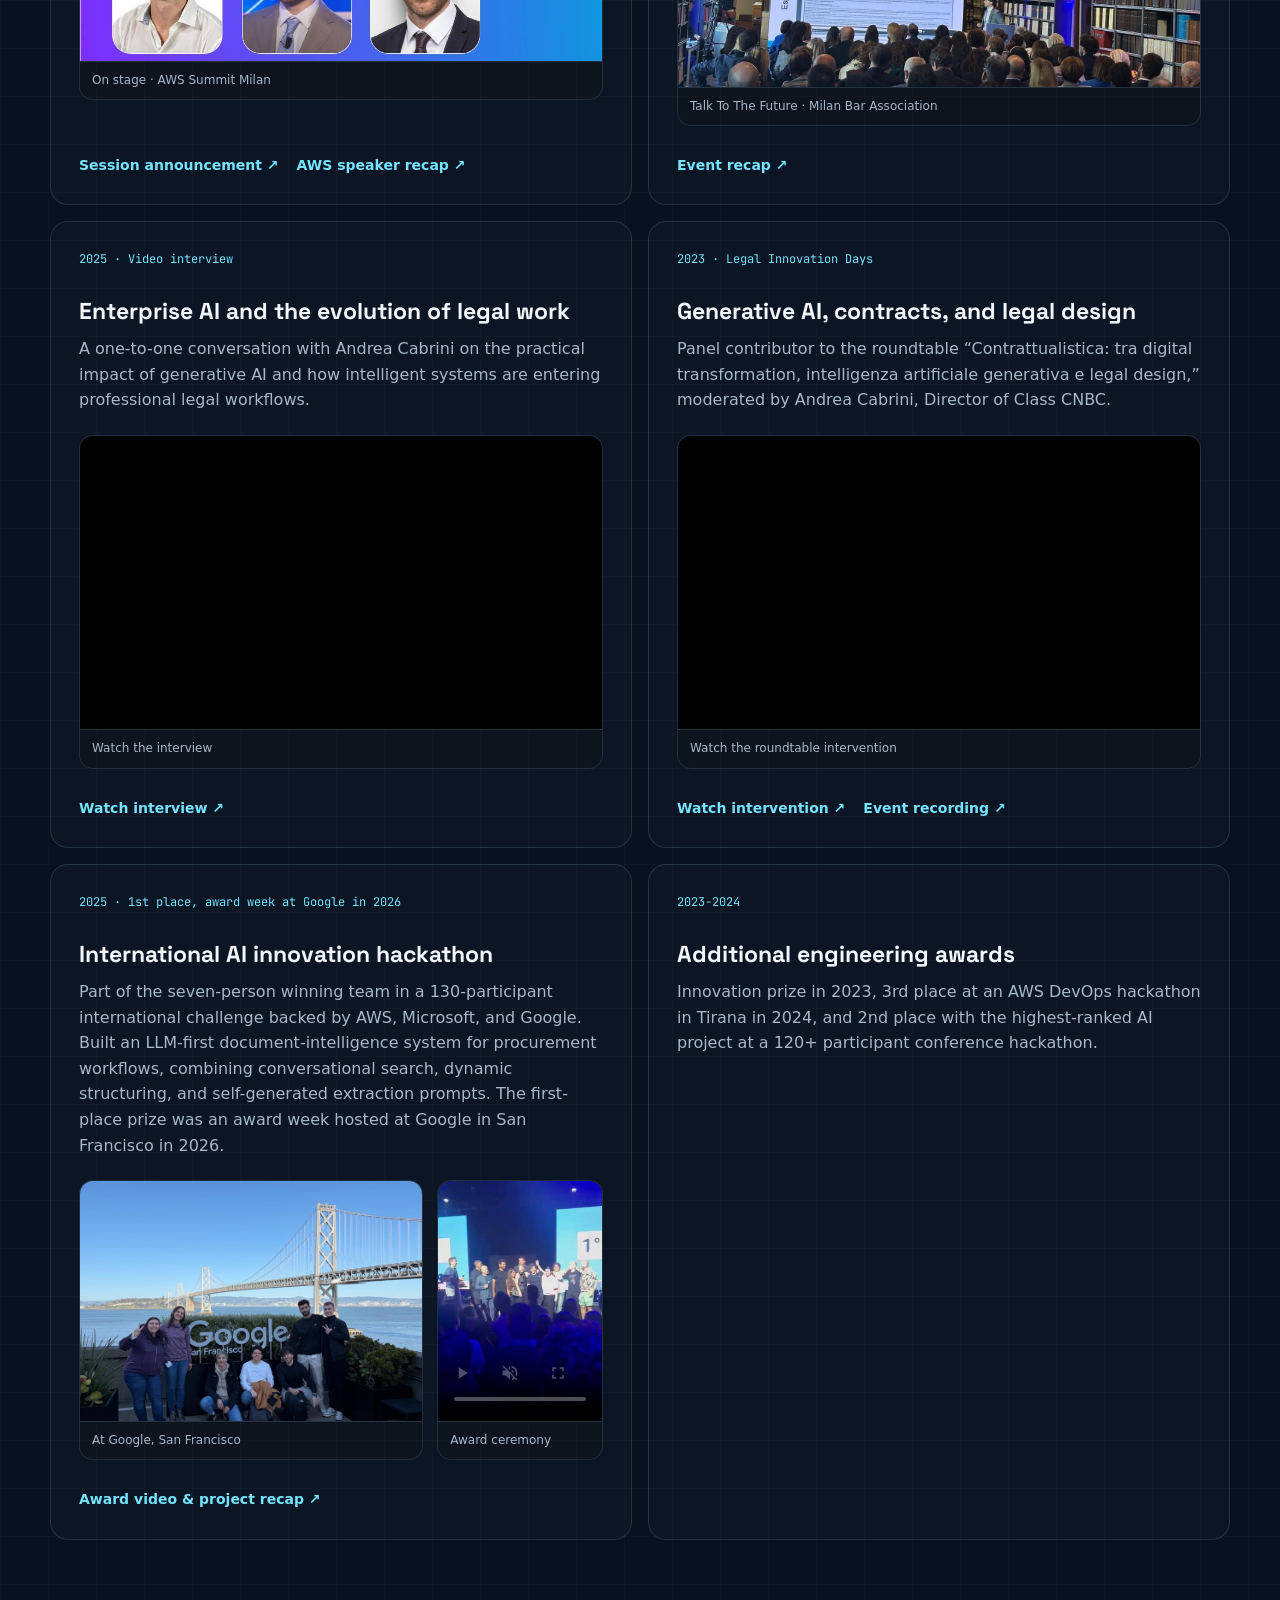
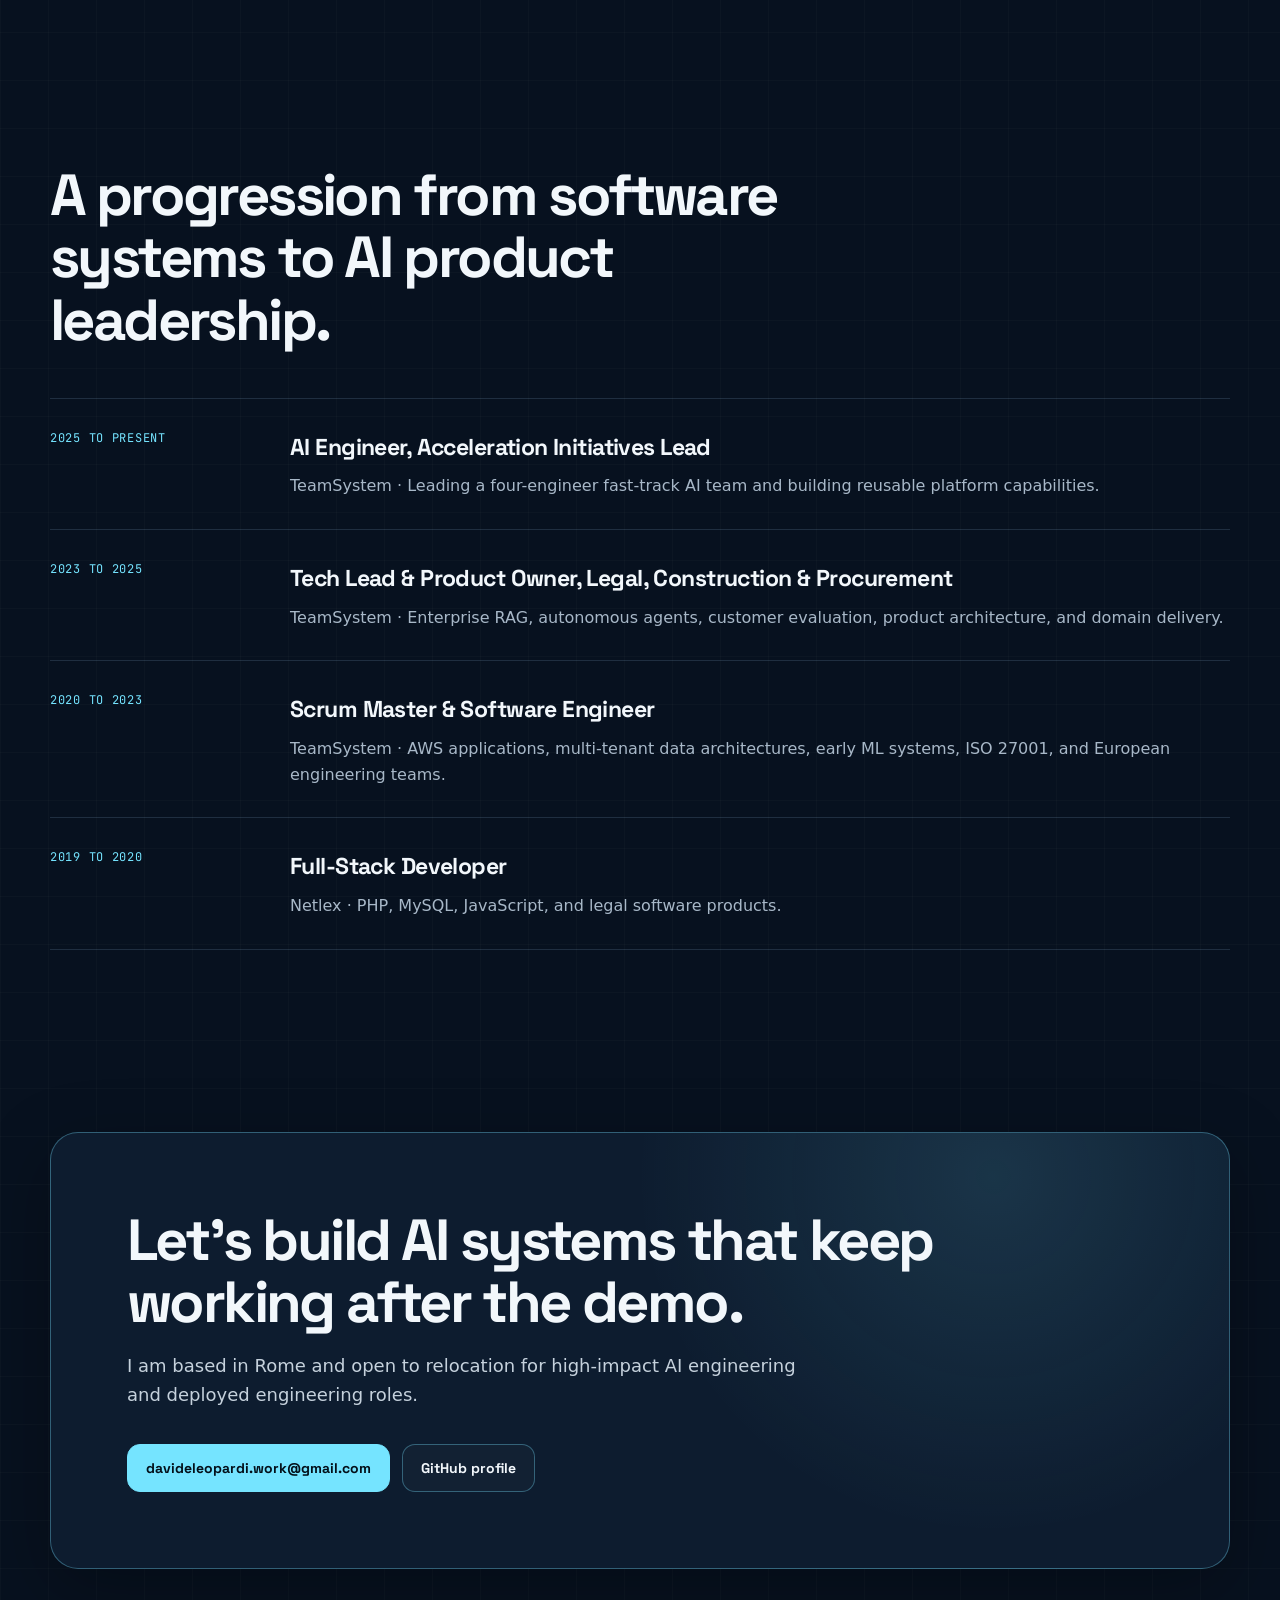
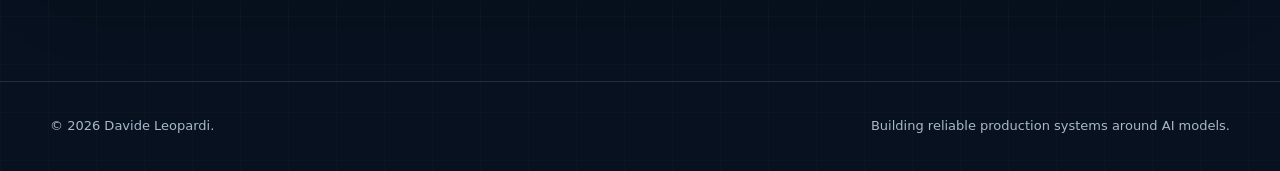
==== commit 85a2be80: "copy: remove hero stats boxes (weak, repetitive numbers)" ====
--- a/index.html
+++ b/index.html
@@ -128,13 +128,6 @@
           </figure>
         </aside>
       </div>
-
-      <div class="container stats-grid reveal" aria-label="Career highlights">
-        <article><strong>7 years</strong><span>shipping software and AI systems</span></article>
-        <article><strong>3-4M</strong><span>legal documents in an enterprise RAG platform</span></article>
-        <article><strong>4 engineers</strong><span>in the AI acceleration team I lead</span></article>
-        <article><strong>4 merged</strong><span>OSS fixes across agent and memory infrastructure</span></article>
-      </div>
     </section>
 
     <section class="section section-tight" aria-labelledby="about-title">
--- a/styles.css
+++ b/styles.css
@@ -42,7 +42,7 @@
 button, a { -webkit-tap-highlight-color: transparent; }
 img, svg { max-width: 100%; }
 code { font-family: var(--font-mono); }
-h1, h2, h3, h4, .brand, .button, .stats-grid strong { font-family: var(--font-display); }
+h1, h2, h3, h4, .brand, .button { font-family: var(--font-display); }
 
 .skip-link {
   position: fixed;
@@ -183,30 +183,6 @@
 .code-string { color: #bdeecf; }
 .code-ok { color: var(--green); }
 
-.stats-grid { display: grid; grid-template-columns: repeat(4, 1fr); gap: 14px; margin-top: 82px; }
-.stats-grid article {
-  position: relative;
-  display: flex;
-  flex-direction: column;
-  justify-content: flex-end;
-  min-height: 148px;
-  padding: 24px 22px;
-  border: 1px solid var(--line);
-  border-radius: 16px;
-  background: linear-gradient(160deg, rgba(255,255,255,.03), rgba(255,255,255,.008));
-  overflow: hidden;
-}
-.stats-grid article::before {
-  content: "";
-  position: absolute;
-  inset: 0 0 auto 0;
-  height: 2px;
-  background: linear-gradient(90deg, var(--accent), transparent 70%);
-  opacity: .55;
-}
-.stats-grid article:first-child { background: linear-gradient(160deg, rgba(117,228,255,.09), rgba(255,255,255,.01)); }
-.stats-grid strong { display: block; color: var(--text); font-size: clamp(28px, 3.4vw, 38px); letter-spacing: -.045em; line-height: 1; }
-.stats-grid span { display: block; margin-top: 10px; color: var(--muted); font-size: 13px; line-height: 1.45; }
 
 .split-intro { display: grid; grid-template-columns: .85fr 1.15fr; gap: 70px; align-items: start; }
 h2 { margin: 0; font-size: clamp(34px, 4.6vw, 58px); line-height: 1.08; letter-spacing: -.045em; }
@@ -380,7 +356,6 @@
   .hero-grid, .split-intro, .principle-layout { grid-template-columns: 1fr; }
   .hero-grid { gap: 44px; }
   .hero-panel { max-width: 680px; }
-  .stats-grid { grid-template-columns: repeat(2, 1fr); }
   .capability-grid { grid-template-columns: repeat(2, 1fr); }
   .project-body { grid-template-columns: 1fr; gap: 30px; }
   .project-details { grid-template-columns: 1fr 1fr; }
@@ -411,7 +386,7 @@
   .primary-nav.open { transform: translateX(0); }
   .primary-nav a { font-size: 24px; }
   .primary-nav .nav-cta { padding: 0; border: 0; }
-  .stats-grid, .capability-grid, .oss-grid, .recognition-grid, .project-details { grid-template-columns: 1fr; }
+  .capability-grid, .oss-grid, .recognition-grid, .project-details { grid-template-columns: 1fr; }
   .media-row { grid-template-columns: 1fr; }
   .media-photo img, .media-video video { height: auto; }
   .media-photo img { aspect-ratio: 4 / 3; }
